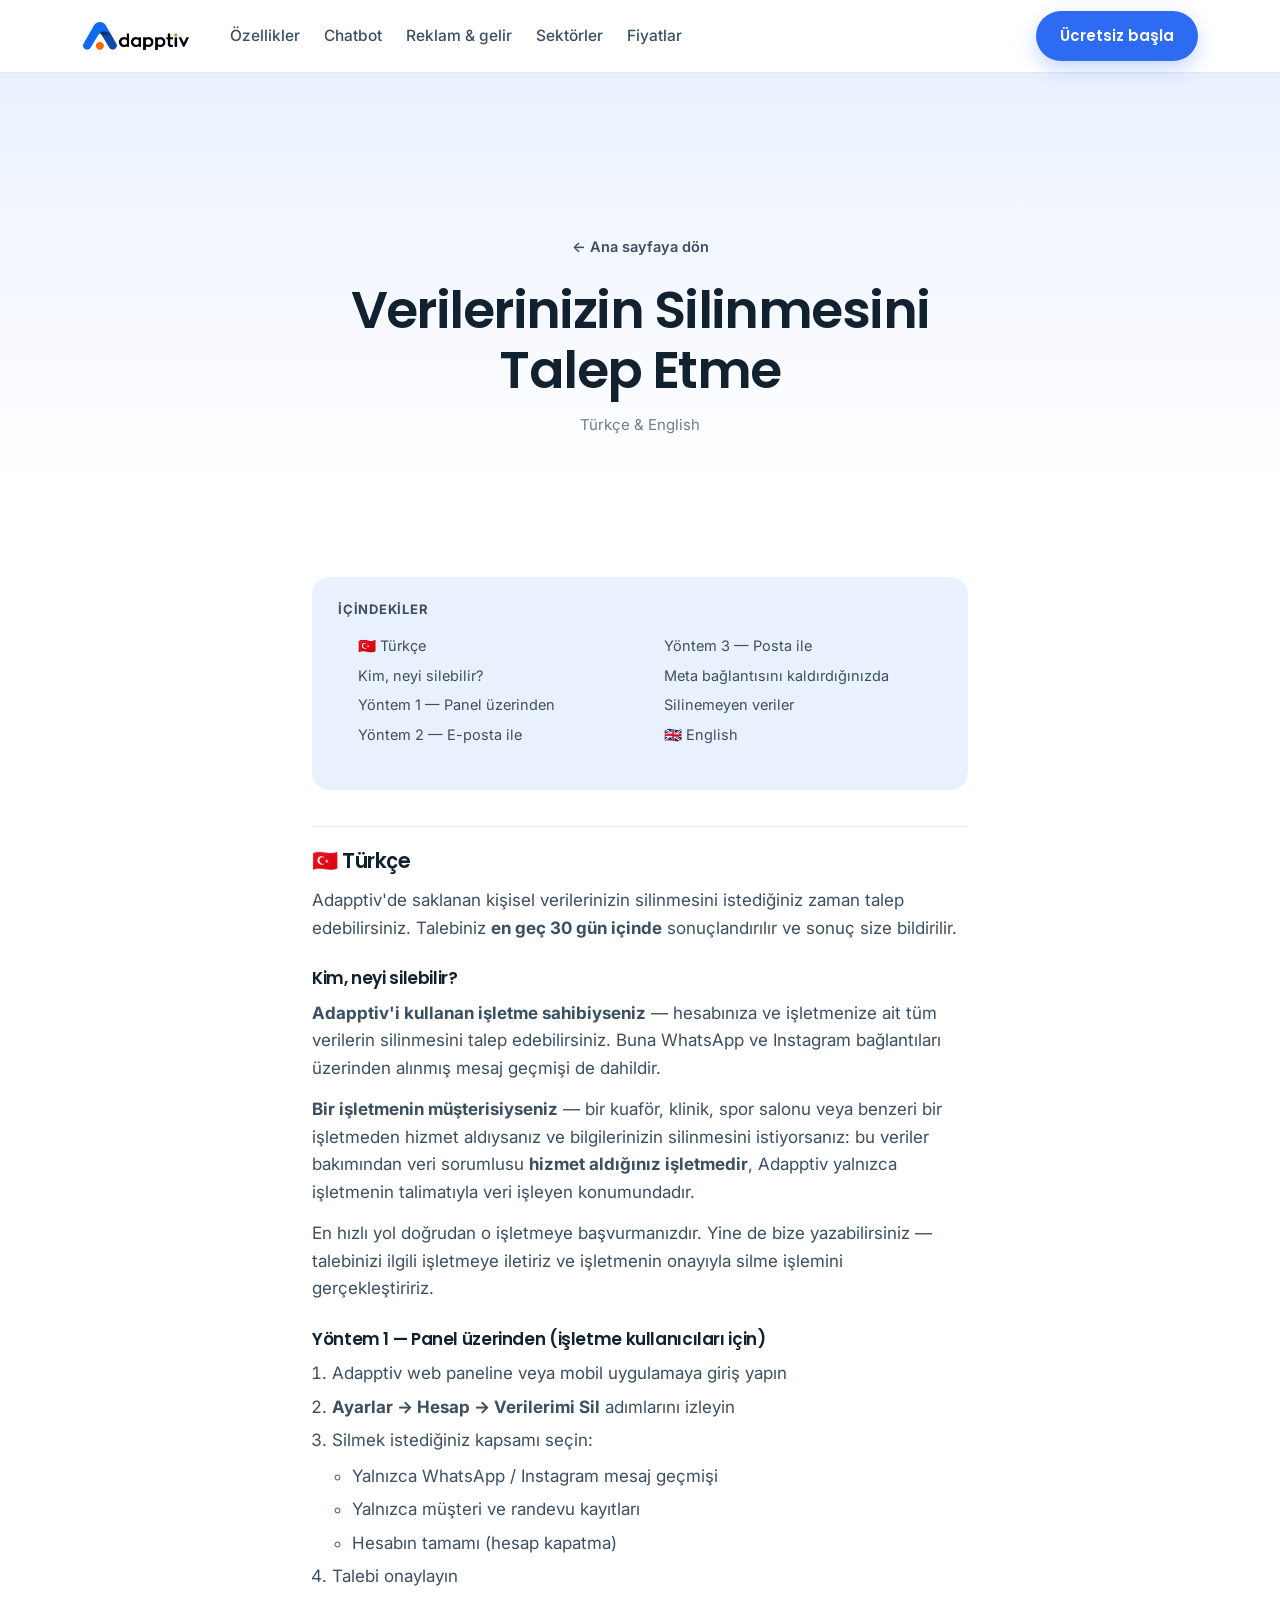
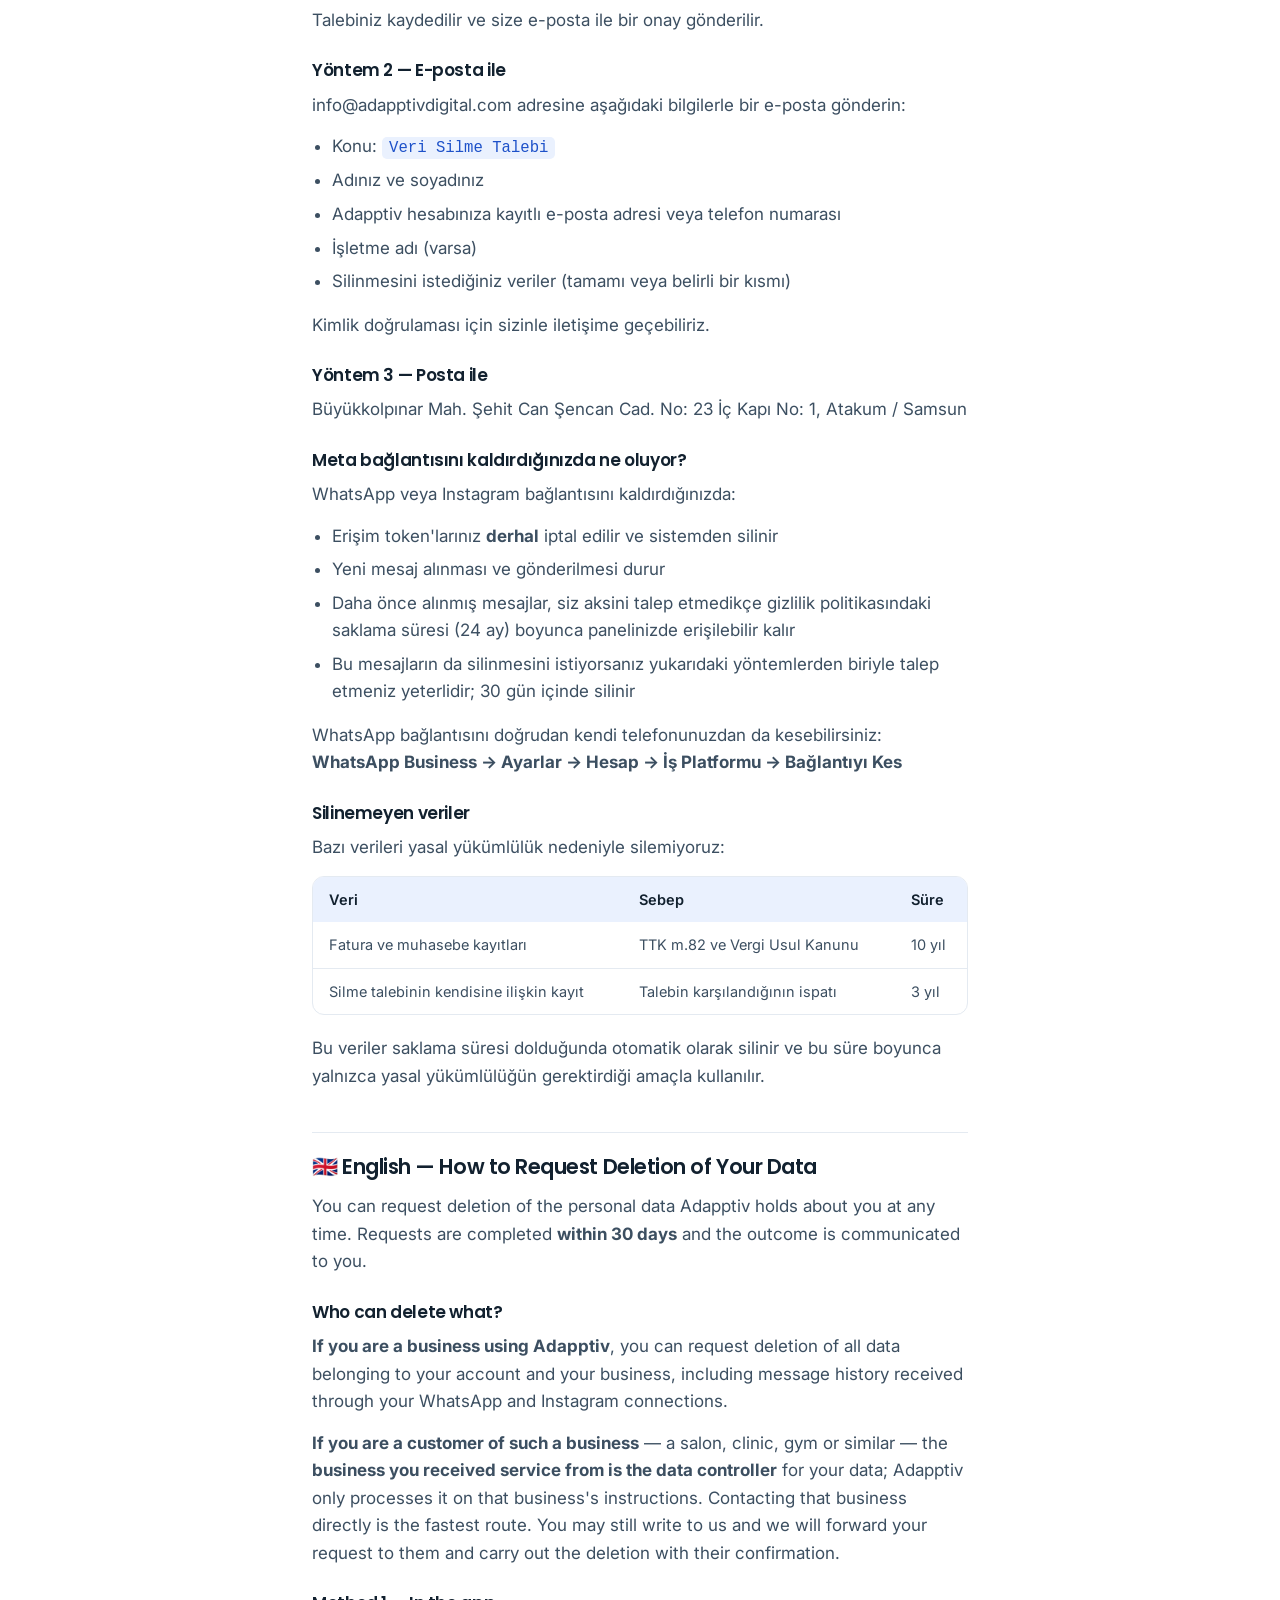
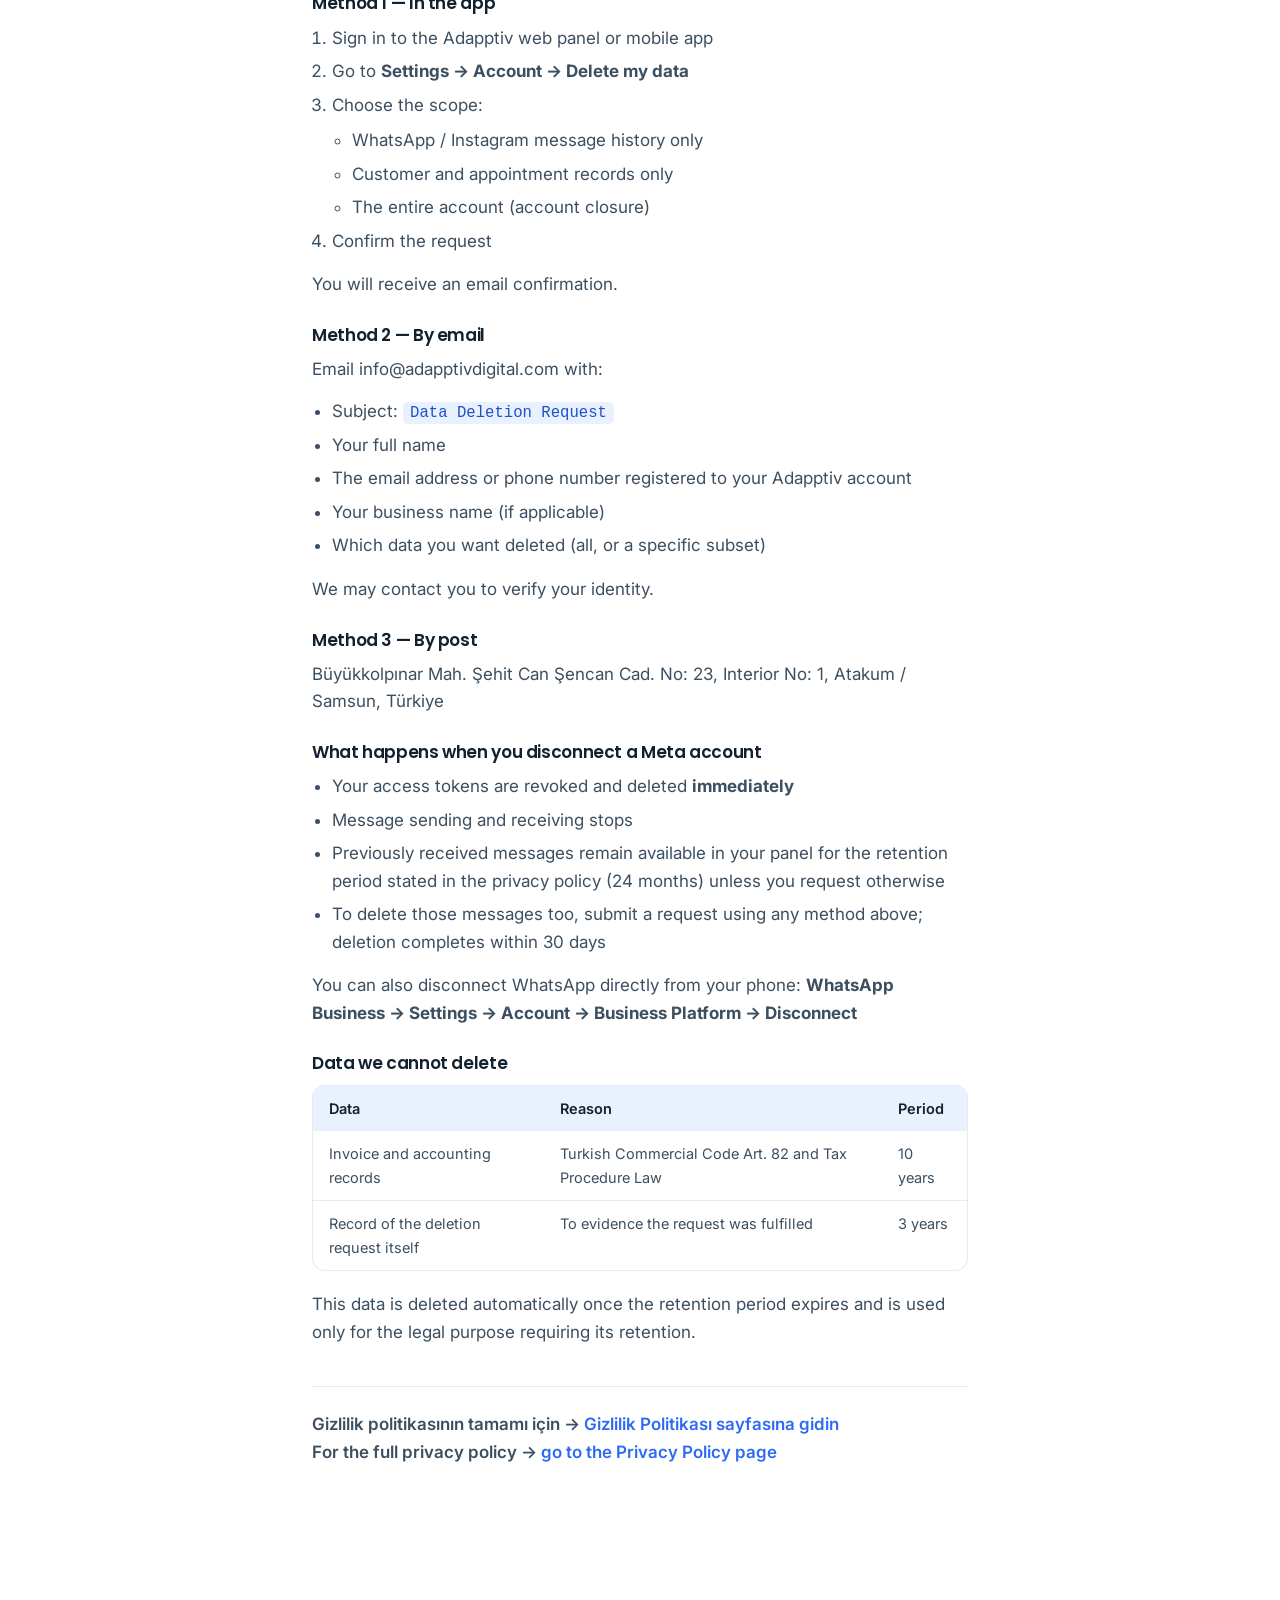
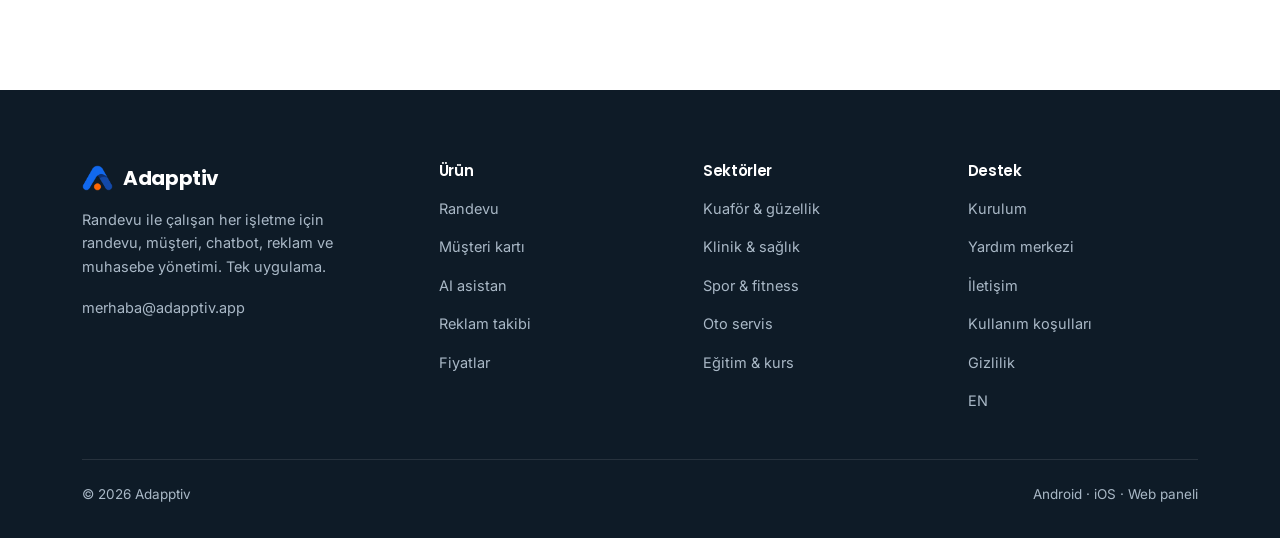
==== data-deletion/index.html @ 1494c3a1 "Meta App Review için gizlilik/veri-silme/privacy sayfalarını ekle /gizlilik (TR), /veri-silme (TR+EN" ====
<!DOCTYPE html>
<html lang="tr">

<head>
  <meta charset="UTF-8" />
  <meta name="viewport" content="width=device-width, initial-scale=1" />
  <title>Veri Silme Talebi | Adapptiv</title>
  <meta name="description"
    content="Adapptiv'de saklanan kişisel verilerinizin silinmesini nasıl talep edeceğinizi öğrenin — panel üzerinden, e-posta veya posta yoluyla. / How to request deletion of your Adapptiv data." />
  <link rel="preconnect" href="https://fonts.googleapis.com">
  <link rel="preconnect" href="https://fonts.gstatic.com" crossorigin>
  <link
    href="https://fonts.googleapis.com/css2?family=Poppins:wght@500;600;700&family=Inter:wght@400;500;600&display=swap"
    rel="stylesheet">
  <link rel="stylesheet" href="/css/style.css">
  <link rel="canonical" href="https://adapptivdigital.com/veri-silme">
</head>

<body class="legal-page">
  <!-- ================= NAV ================= -->
  <header class="nav" id="nav">
    <div class="nav-in"> <a href="/index.html" class="brand"><img src="/assets/logo.png" alt="Adapptiv" class="brand-logo"></a>
      <nav class="nav-menu"> <a href="/index.html#ozellikler">Özellikler</a> <a href="/index.html#chatbot">Chatbot</a> <a
          href="/index.html#reklam">Reklam &amp; gelir</a> <a href="/index.html#sektorler">Sektörler</a> <a href="/index.html#fiyat">Fiyatlar</a> </nav>
      <div class="nav-right"> <a href="/index.html#fiyat"
          class="btn btn-primary btn-sm">Ücretsiz başla</a> <button class="hamb" id="hamb" aria-label="Menü"
          aria-expanded="false"><span></span><span></span><span></span></button> </div>
    </div>
    <div class="drawer" id="drawer"> <a href="/index.html#ozellikler">Özellikler</a> <a href="/index.html#chatbot">Chatbot</a> <a
        href="/index.html#reklam">Reklam &amp; gelir</a> <a href="/index.html#sektorler">Sektörler</a> <a href="/index.html#fiyat">Fiyatlar</a> </div>
  </header>

  <main>
    <!-- ================= BAŞLIK ================= -->
    <section class="legal-hero">
      <div class="wrap">
        <a href="/index.html" class="back-link">← Ana sayfaya dön</a>
        <h1>Verilerinizin Silinmesini Talep Etme</h1>
        <p class="meta">Türkçe &amp; English</p>
      </div>
    </section>

    <!-- ================= İÇERİK ================= -->
    <article class="legal-body wrap">

      <nav class="legal-toc" aria-label="İçindekiler">
        <p class="legal-toc-title">İçindekiler</p>
        <ul>
          <li><a href="#tr">🇹🇷 Türkçe</a></li>
          <li><a href="#tr-kim">Kim, neyi silebilir?</a></li>
          <li><a href="#tr-yontem1">Yöntem 1 — Panel üzerinden</a></li>
          <li><a href="#tr-yontem2">Yöntem 2 — E-posta ile</a></li>
          <li><a href="#tr-yontem3">Yöntem 3 — Posta ile</a></li>
          <li><a href="#tr-meta">Meta bağlantısını kaldırdığınızda</a></li>
          <li><a href="#tr-silinemeyen">Silinemeyen veriler</a></li>
          <li><a href="#en">🇬🇧 English</a></li>
        </ul>
      </nav>

      <h2 id="tr">🇹🇷 Türkçe</h2>
      <p>Adapptiv'de saklanan kişisel verilerinizin silinmesini istediğiniz zaman talep edebilirsiniz. Talebiniz
        <strong>en geç 30 gün içinde</strong> sonuçlandırılır ve sonuç size bildirilir.</p>

      <h3 id="tr-kim">Kim, neyi silebilir?</h3>
      <p><strong>Adapptiv'i kullanan işletme sahibiyseniz</strong> — hesabınıza ve işletmenize ait tüm verilerin
        silinmesini talep edebilirsiniz. Buna WhatsApp ve Instagram bağlantıları üzerinden alınmış mesaj geçmişi de
        dahildir.</p>
      <p><strong>Bir işletmenin müşterisiyseniz</strong> — bir kuaför, klinik, spor salonu veya benzeri bir
        işletmeden hizmet aldıysanız ve bilgilerinizin silinmesini istiyorsanız: bu veriler bakımından veri sorumlusu
        <strong>hizmet aldığınız işletmedir</strong>, Adapptiv yalnızca işletmenin talimatıyla veri işleyen
        konumundadır.</p>
      <p>En hızlı yol doğrudan o işletmeye başvurmanızdır. Yine de bize yazabilirsiniz — talebinizi ilgili işletmeye
        iletiriz ve işletmenin onayıyla silme işlemini gerçekleştiririz.</p>

      <h3 id="tr-yontem1">Yöntem 1 — Panel üzerinden (işletme kullanıcıları için)</h3>
      <ol>
        <li>Adapptiv web paneline veya mobil uygulamaya giriş yapın</li>
        <li><strong>Ayarlar → Hesap → Verilerimi Sil</strong> adımlarını izleyin</li>
        <li>Silmek istediğiniz kapsamı seçin:
          <ul>
            <li>Yalnızca WhatsApp / Instagram mesaj geçmişi</li>
            <li>Yalnızca müşteri ve randevu kayıtları</li>
            <li>Hesabın tamamı (hesap kapatma)</li>
          </ul>
        </li>
        <li>Talebi onaylayın</li>
      </ol>
      <p>Talebiniz kaydedilir ve size e-posta ile bir onay gönderilir.</p>

      <h3 id="tr-yontem2">Yöntem 2 — E-posta ile</h3>
      <p><a href="mailto:info@adapptivdigital.com">info@adapptivdigital.com</a> adresine aşağıdaki bilgilerle bir
        e-posta gönderin:</p>
      <ul>
        <li>Konu: <code>Veri Silme Talebi</code></li>
        <li>Adınız ve soyadınız</li>
        <li>Adapptiv hesabınıza kayıtlı e-posta adresi veya telefon numarası</li>
        <li>İşletme adı (varsa)</li>
        <li>Silinmesini istediğiniz veriler (tamamı veya belirli bir kısmı)</li>
      </ul>
      <p>Kimlik doğrulaması için sizinle iletişime geçebiliriz.</p>

      <h3 id="tr-yontem3">Yöntem 3 — Posta ile</h3>
      <p>Büyükkolpınar Mah. Şehit Can Şencan Cad. No: 23 İç Kapı No: 1, Atakum / Samsun</p>

      <h3 id="tr-meta">Meta bağlantısını kaldırdığınızda ne oluyor?</h3>
      <p>WhatsApp veya Instagram bağlantısını kaldırdığınızda:</p>
      <ul>
        <li>Erişim token'larınız <strong>derhal</strong> iptal edilir ve sistemden silinir</li>
        <li>Yeni mesaj alınması ve gönderilmesi durur</li>
        <li>Daha önce alınmış mesajlar, siz aksini talep etmedikçe gizlilik politikasındaki saklama süresi (24 ay)
          boyunca panelinizde erişilebilir kalır</li>
        <li>Bu mesajların da silinmesini istiyorsanız yukarıdaki yöntemlerden biriyle talep etmeniz yeterlidir; 30
          gün içinde silinir</li>
      </ul>
      <p>WhatsApp bağlantısını doğrudan kendi telefonunuzdan da kesebilirsiniz: <strong>WhatsApp Business → Ayarlar
        → Hesap → İş Platformu → Bağlantıyı Kes</strong></p>

      <h3 id="tr-silinemeyen">Silinemeyen veriler</h3>
      <p>Bazı verileri yasal yükümlülük nedeniyle silemiyoruz:</p>
      <div class="table-wrap">
        <table>
          <thead>
            <tr><th>Veri</th><th>Sebep</th><th>Süre</th></tr>
          </thead>
          <tbody>
            <tr><td>Fatura ve muhasebe kayıtları</td><td>TTK m.82 ve Vergi Usul Kanunu</td><td>10 yıl</td></tr>
            <tr><td>Silme talebinin kendisine ilişkin kayıt</td><td>Talebin karşılandığının ispatı</td><td>3 yıl</td></tr>
          </tbody>
        </table>
      </div>
      <p>Bu veriler saklama süresi dolduğunda otomatik olarak silinir ve bu süre boyunca yalnızca yasal
        yükümlülüğün gerektirdiği amaçla kullanılır.</p>

      <h2 id="en">🇬🇧 English — How to Request Deletion of Your Data</h2>
      <p>You can request deletion of the personal data Adapptiv holds about you at any time. Requests are completed
        <strong>within 30 days</strong> and the outcome is communicated to you.</p>

      <h3>Who can delete what?</h3>
      <p><strong>If you are a business using Adapptiv</strong>, you can request deletion of all data belonging to
        your account and your business, including message history received through your WhatsApp and Instagram
        connections.</p>
      <p><strong>If you are a customer of such a business</strong> — a salon, clinic, gym or similar — the
        <strong>business you received service from is the data controller</strong> for your data; Adapptiv only
        processes it on that business's instructions. Contacting that business directly is the fastest route. You
        may still write to us and we will forward your request to them and carry out the deletion with their
        confirmation.</p>

      <h3>Method 1 — In the app</h3>
      <ol>
        <li>Sign in to the Adapptiv web panel or mobile app</li>
        <li>Go to <strong>Settings → Account → Delete my data</strong></li>
        <li>Choose the scope:
          <ul>
            <li>WhatsApp / Instagram message history only</li>
            <li>Customer and appointment records only</li>
            <li>The entire account (account closure)</li>
          </ul>
        </li>
        <li>Confirm the request</li>
      </ol>
      <p>You will receive an email confirmation.</p>

      <h3>Method 2 — By email</h3>
      <p>Email <a href="mailto:info@adapptivdigital.com">info@adapptivdigital.com</a> with:</p>
      <ul>
        <li>Subject: <code>Data Deletion Request</code></li>
        <li>Your full name</li>
        <li>The email address or phone number registered to your Adapptiv account</li>
        <li>Your business name (if applicable)</li>
        <li>Which data you want deleted (all, or a specific subset)</li>
      </ul>
      <p>We may contact you to verify your identity.</p>

      <h3>Method 3 — By post</h3>
      <p>Büyükkolpınar Mah. Şehit Can Şencan Cad. No: 23, Interior No: 1, Atakum / Samsun, Türkiye</p>

      <h3>What happens when you disconnect a Meta account</h3>
      <ul>
        <li>Your access tokens are revoked and deleted <strong>immediately</strong></li>
        <li>Message sending and receiving stops</li>
        <li>Previously received messages remain available in your panel for the retention period stated in the
          privacy policy (24 months) unless you request otherwise</li>
        <li>To delete those messages too, submit a request using any method above; deletion completes within 30
          days</li>
      </ul>
      <p>You can also disconnect WhatsApp directly from your phone: <strong>WhatsApp Business → Settings → Account
        → Business Platform → Disconnect</strong></p>

      <h3>Data we cannot delete</h3>
      <div class="table-wrap">
        <table>
          <thead>
            <tr><th>Data</th><th>Reason</th><th>Period</th></tr>
          </thead>
          <tbody>
            <tr><td>Invoice and accounting records</td><td>Turkish Commercial Code Art. 82 and Tax Procedure Law</td><td>10 years</td></tr>
            <tr><td>Record of the deletion request itself</td><td>To evidence the request was fulfilled</td><td>3 years</td></tr>
          </tbody>
        </table>
      </div>
      <p>This data is deleted automatically once the retention period expires and is used only for the legal
        purpose requiring its retention.</p>

      <p class="cross-link">Gizlilik politikasının tamamı için → <a href="/gizlilik">Gizlilik Politikası sayfasına gidin</a><br>For the full privacy policy → <a href="/privacy">go to the Privacy Policy page</a></p>

    </article>
  </main>

  <!-- ================= FOOTER ================= -->
  <footer class="foot">
    <div class="wrap">
      <div class="foot-grid">
        <div>
          <div class="brand"><img src="/assets/logo-mark.png" alt="" class="brand-logo-mark">Adapptiv</div>
          <p class="foot-about">Randevu ile çalışan her işletme için randevu, müşteri, chatbot, reklam ve muhasebe
            yönetimi. Tek uygulama.</p>
          <p style="margin-top:16px"><a href="mailto:merhaba@adapptiv.app">merhaba@adapptiv.app</a></p>
        </div>
        <div>
          <h4>Ürün</h4>
          <ul>
            <li><a href="/index.html#ozellikler">Randevu</a></li>
            <li><a href="/index.html#ozellikler">Müşteri kartı</a></li>
            <li><a href="/index.html#chatbot">AI asistan</a></li>
            <li><a href="/index.html#reklam">Reklam takibi</a></li>
            <li><a href="/index.html#fiyat">Fiyatlar</a></li>
          </ul>
        </div>
        <div>
          <h4>Sektörler</h4>
          <ul>
            <li><a href="/index.html#sektorler">Kuaför &amp; güzellik</a></li>
            <li><a href="/index.html#sektorler">Klinik &amp; sağlık</a></li>
            <li><a href="/index.html#sektorler">Spor &amp; fitness</a></li>
            <li><a href="/index.html#sektorler">Oto servis</a></li>
            <li><a href="/index.html#sektorler">Eğitim &amp; kurs</a></li>
          </ul>
        </div>
        <div>
          <h4>Destek</h4>
          <ul>
            <li><a href="/index.html#demo">Kurulum</a></li>
            <li><a href="/index.html#">Yardım merkezi</a></li>
            <li><a href="/index.html#">İletişim</a></li>
            <li><a href="/kullanim-sozlesmesi.html">Kullanım koşulları</a></li>
            <li><a href="/gizlilik">Gizlilik</a></li>
            <li><a href="/privacy">EN</a></li>
          </ul>
        </div>
      </div>
      <div class="foot-bottom"> <span>© 2026 Adapptiv</span> <span>Android · iOS · Web paneli</span> </div>
    </div>
  </footer>
  <script src="/js/script.js"></script>
</body>

</html>
---- css/style.css ----
/* ========================================================= VİTRİN — tanıtım sayfası Tasarım dili: setmore.com — beyaz zemin, pastel bloklar, yuvarlak kartlar, hap butonlar, ürün görseli ağırlıklı, kısa ve sıcak metin. ========================================================= */
:root {
  --ink: #12212F;
  --ink-2: #3C4F61;
  --muted: #6B7E90;
  --blue: #2C6BF2;
  --blue-dark: #1D51C9;
  --blue-soft: #EAF1FE;
  --green: #12A46B;
  --green-soft: #E6F6EF;
  --amber-soft: #FFF5DE;
  --pink-soft: #FDECF2;
  --lilac-soft: #F1EDFD;
  --line: #E4EAF1;
  --white: #FFFFFF;
  --shadow: 0 2px 4px rgba(18, 33, 47, .04), 0 12px 32px rgba(18, 33, 47, .07);
  --shadow-lg: 0 4px 8px rgba(18, 33, 47, .05), 0 24px 60px rgba(18, 33, 47, .10);
  --r-sm: 12px;
  --r: 18px;
  --r-lg: 26px;
  --r-xl: 36px;
  --maxw: 1180px;
  --pad: clamp(18px, 4vw, 32px);
}

* {
  box-sizing: border-box
}

html {
  scroll-behavior: auto
}

body {
  margin: 0;
  background: var(--white);
  color: var(--ink);
  font-family: "Inter", system-ui, -apple-system, "Segoe UI", sans-serif;
  font-size: 17px;
  line-height: 1.62;
  -webkit-font-smoothing: antialiased;
  overflow-x: hidden;
}

img {
  max-width: 100%;
  display: block
}

a {
  color: inherit;
  text-decoration: none
}

button {
  font: inherit;
  color: inherit;
  background: none;
  border: 0;
  cursor: pointer
}

h1,
h2,
h3,
h4 {
  font-family: "Poppins", system-ui, sans-serif;
  font-weight: 600;
  letter-spacing: -.022em;
  line-height: 1.14;
  margin: 0;
  color: var(--ink)
}

h1 {
  font-size: clamp(32px, 4.8vw, 52px);
  letter-spacing: -.03em
}

h2 {
  font-size: clamp(28px, 4vw, 44px)
}

h3 {
  font-size: clamp(19px, 2vw, 23px);
  line-height: 1.25
}

p {
  margin: 0
}

.lead {
  color: var(--ink-2);
  font-size: clamp(17px, 1.5vw, 20px);
  line-height: 1.6
}

.sub {
  color: var(--muted);
  font-size: 16px
}

.wrap {
  max-width: var(--maxw);
  margin: 0 auto;
  padding-left: var(--pad);
  padding-right: var(--pad)
}

.section {
  padding: clamp(60px, 8vw, 104px) 0
}

.section-sm {
  padding: clamp(44px, 5vw, 68px) 0
}

.center {
  text-align: center
}

.head {
  max-width: 720px;
  margin: 0 auto clamp(36px, 5vw, 56px)
}

.head p {
  margin-top: 16px
}

/* butonlar */
.btn {
  display: inline-flex;
  align-items: center;
  justify-content: center;
  gap: 9px;
  padding: 15px 30px;
  border-radius: 999px;
  font-family: "Poppins", sans-serif;
  font-weight: 600;
  font-size: 16px;
  transition: .2s ease;
  white-space: nowrap;
  border: 2px solid transparent
}

.btn-primary {
  background: var(--blue);
  color: #fff;
  box-shadow: 0 8px 20px rgba(44, 107, 242, .26);
  position: relative;
  overflow: hidden
}

.btn-primary::after {
  content: "";
  position: absolute;
  top: 0;
  left: -60%;
  width: 40%;
  height: 100%;
  background: linear-gradient(120deg, transparent, rgba(255, 255, 255, .35), transparent);
  transform: skewX(-20deg);
  transition: left .55s ease
}

.btn-primary:hover::after {
  left: 130%
}

.btn-primary:hover {
  background: var(--blue-dark);
  transform: translateY(-2px);
  box-shadow: 0 12px 26px rgba(44, 107, 242, .32)
}

/* nova glow: butonun arkasında nefes alıp veren bulanık ışıltı, hover'da daha da parlar (reactbits/framer "nova glow button" mantığı) */
.nova-glow-wrap {
  position: relative;
  display: inline-block
}

.nova-glow-wrap::before {
  content: "";
  position: absolute;
  inset: -16px;
  border-radius: 999px;
  z-index: 0;
  background: radial-gradient(circle, rgba(44, 107, 242, .6) 0%, rgba(122, 164, 255, .32) 45%, transparent 72%);
  filter: blur(13px);
  opacity: .55;
  animation: nova-pulse 2.8s ease-in-out infinite;
  transition: opacity .3s ease, filter .3s ease
}

.nova-glow-wrap:hover::before {
  opacity: 1;
  filter: blur(17px)
}

.nova-glow-wrap .btn {
  position: relative;
  z-index: 1
}

@keyframes nova-pulse {

  0%,
  100% {
    transform: scale(1)
  }

  50% {
    transform: scale(1.1)
  }
}

/* mıknatıs buton: JS fareye göre translate uygular, bırakınca yumuşak döner */
.magnetic-btn {
  transition: transform .15s cubic-bezier(.2, .8, .2, 1), background .2s ease, box-shadow .2s ease
}

@media(prefers-reduced-motion:reduce) {
  .nova-glow-wrap::before {
    animation: none;
    opacity: .75
  }

  .magnetic-btn {
    transition: background .2s ease, box-shadow .2s ease
  }
}

.btn-outline {
  border-color: var(--line);
  background: #fff;
  color: var(--ink)
}

.btn-outline:hover {
  border-color: var(--blue);
  color: var(--blue)
}

/* fluid glass button: buzlu cam zemin + üzerinde yavaşça akan bir ışık
   lekesi, hover'da köşeden köşeye süzülür (framer "fluid glass button" /
   "liquid glass" mantığı) */
.fluid-glass-btn {
  position: relative;
  overflow: hidden;
  background: linear-gradient(135deg, rgba(255,255,255,.7), rgba(234,241,254,.45));
  backdrop-filter: blur(10px) saturate(160%);
  -webkit-backdrop-filter: blur(10px) saturate(160%);
  border-color: rgba(255,255,255,.7);
  box-shadow: inset 0 1px 0 rgba(255,255,255,.7), inset 0 -10px 14px -10px rgba(44,107,242,.12), 0 8px 20px rgba(18,33,47,.06);
  transition: box-shadow .35s ease, border-color .35s ease, color .3s ease
}

.fluid-glass-btn::before {
  content: "";
  position: absolute;
  inset: -55%;
  background: radial-gradient(circle, rgba(255,255,255,.95), rgba(122,164,255,.35) 45%, transparent 70%);
  filter: blur(8px);
  opacity: .55;
  transform: translate(-22%, -22%);
  transition: transform 1.3s cubic-bezier(.16,1,.3,1), opacity .45s ease;
  pointer-events: none;
  z-index: 0
}

.fluid-glass-btn span, .fluid-glass-btn {
  position: relative;
  z-index: 1
}

.fluid-glass-btn:hover {
  border-color: var(--blue);
  box-shadow: inset 0 1px 0 rgba(255,255,255,.85), inset 0 -10px 16px -8px rgba(44,107,242,.2), 0 14px 30px rgba(44,107,242,.16)
}

.fluid-glass-btn:hover::before {
  transform: translate(22%, 22%);
  opacity: .95
}

@media(prefers-reduced-motion:reduce) {
  .fluid-glass-btn::before {
    transition: none
  }
}

.btn-sm {
  padding: 11px 22px;
  font-size: 15px
}

.btn-white {
  background: #fff;
  color: var(--blue);
  box-shadow: 0 8px 20px rgba(18, 33, 47, .14)
}

.btn-white:hover {
  transform: translateY(-2px)
}

.cta-pair {
  display: flex;
  gap: 12px;
  flex-wrap: wrap
}

.center .cta-pair {
  justify-content: center
}

/* =============== SPLASH =============== */
.splash {
  position: fixed;
  inset: 0;
  z-index: 999;
  background: #fff;
  display: flex;
  flex-direction: column;
  align-items: center;
  justify-content: center;
  gap: 16px;
  transition: opacity .6s ease, visibility .6s ease
}

.splash-logo-wrap {
  position: relative;
  display: flex;
  align-items: center;
  justify-content: center;
  width: 68px;
  height: 68px
}

.splash-logo {
  width: 68px;
  height: auto;
  position: relative;
  z-index: 1;
  opacity: 0;
  transform: scale(.6) rotate(-12deg);
  animation: splash-pop .7s cubic-bezier(.34, 1.56, .64, 1) .05s forwards
}

.splash-ring {
  position: absolute;
  inset: 0;
  border-radius: 50%;
  border: 2px solid var(--blue);
  opacity: 0;
  animation: splash-ring 1.6s ease-out .3s infinite
}

.splash-word {
  font-family: "Poppins", sans-serif;
  font-weight: 700;
  font-size: 17px;
  letter-spacing: .02em;
  color: var(--ink);
  opacity: 0;
  transform: translateY(8px);
  animation: splash-word-in .5s ease .45s forwards
}

@keyframes splash-pop {
  0% {
    opacity: 0;
    transform: scale(.6) rotate(-12deg)
  }

  55% {
    opacity: 1;
    transform: scale(1.12) rotate(3deg)
  }

  100% {
    opacity: 1;
    transform: scale(1) rotate(0)
  }
}

@keyframes splash-ring {
  0% {
    opacity: .5;
    transform: scale(.8)
  }

  100% {
    opacity: 0;
    transform: scale(1.9)
  }
}

@keyframes splash-word-in {
  to {
    opacity: 1;
    transform: translateY(0)
  }
}

.splash.splash-out {
  opacity: 0;
  visibility: hidden;
  pointer-events: none
}

body.splash-lock {
  overflow: hidden
}

@media(prefers-reduced-motion:reduce) {
  .splash-logo {
    animation: none;
    opacity: 1;
    transform: none
  }

  .splash-ring {
    animation: none;
    display: none
  }

  .splash-word {
    animation: none;
    opacity: 1;
    transform: none
  }
}

/* =============== NAV =============== */
.nav {
  position: sticky;
  top: 0;
  z-index: 80;
  background: rgba(255, 255, 255, .92);
  backdrop-filter: blur(12px);
  border-bottom: 1px solid var(--line)
}

.nav-in {
  max-width: var(--maxw);
  margin: 0 auto;
  padding: 0 var(--pad);
  height: 72px;
  display: flex;
  align-items: center;
  gap: 26px
}

.brand {
  display: flex;
  align-items: center;
  gap: 10px;
  font-family: "Poppins", sans-serif;
  font-weight: 700;
  font-size: 20px;
  letter-spacing: -.02em
}

.brand-logo {
  height: 30px;
  width: auto;
  display: block
}

.brand-logo-mark {
  height: 26px;
  width: auto;
  display: block;
  flex: none
}

.nav-menu {
  display: none;
  gap: 24px;
  margin-left: 14px;
  flex: 1
}

.nav-menu a {
  font-size: 15.5px;
  color: var(--ink-2);
  font-weight: 500
}

.nav-menu a:hover {
  color: var(--blue)
}

.nav-right {
  display: flex;
  align-items: center;
  gap: 12px;
  margin-left: auto
}

@media(min-width:1000px) {
  .nav-menu {
    display: flex
  }
}

.hamb {
  display: grid;
  gap: 5px;
  padding: 8px;
  margin-left: 2px
}

@media(min-width:1000px) {
  .hamb {
    display: none
  }
}

.hamb span {
  width: 20px;
  height: 2px;
  background: var(--ink);
  border-radius: 2px;
  transition: .25s
}

.nav.open .hamb span:nth-child(1) {
  transform: translateY(7px) rotate(45deg)
}

.nav.open .hamb span:nth-child(2) {
  opacity: 0
}

.nav.open .hamb span:nth-child(3) {
  transform: translateY(-7px) rotate(-45deg)
}

.drawer {
  display: none;
  border-top: 1px solid var(--line);
  padding: 8px var(--pad) 22px
}

.nav.open .drawer {
  display: block
}

.drawer a {
  display: block;
  padding: 14px 0;
  border-bottom: 1px solid var(--line);
  color: var(--ink-2);
  font-weight: 500
}

/* =============== HERO =============== */
.hero {
  background: linear-gradient(180deg, #F6F9FF 0%, #FFFFFF 100%);
  padding: clamp(48px, 7vw, 80px) 0 clamp(28px, 3.5vw, 40px);
  position: relative;
  overflow: hidden
}

.hero-in {
  display: grid;
  gap: clamp(28px, 4vw, 48px);
  align-items: start
}

@media(min-width:980px) {
  .hero-in {
    grid-template-columns: minmax(0, 1fr) minmax(0, 1.02fr)
  }
}

/* açılışta genişleyen daire maskesiyle beliren hero: maskenin arkasında siyah boşluk yerine hero'nun kendi zemin rengi + gerçek içeriği durur, sadece netliği/görünürlüğü daireyle birlikte büyür */
.hero-in {
  clip-path: circle(1% at 50% 32%);
  transition: clip-path 1.3s cubic-bezier(.16, 1, .3, 1)
}

.hero-in.mask-show {
  clip-path: circle(150% at 50% 32%)
}

@media(prefers-reduced-motion:reduce) {
  .hero-in {
    transition: none;
    clip-path: circle(150% at 50% 32%)
  }
}

.hero h1 {
  margin-bottom: 12px
}

#hero-hl-text {
  display: inline-block;
  white-space: nowrap;
}

.hero-line-one,
.hero-line-two {
  display: block;
}

.hero-line-one {
  white-space: nowrap;
}

.hero-line-two {
  white-space: nowrap;
}

#hero-hl-text {
  display: inline-block;
  white-space: nowrap;
}

@media (max-width: 640px) {
  .hero-line-one,
  .hero-line-two {
    white-space: normal;
  }
}

.hero-line-one,
.hero-line-two {
  display: block;
}

.hero-line-one,
.hero-line-two {
  white-space: nowrap;
}

#hero-hl-text {
  display: inline-block;
  white-space: nowrap;
  color: var(--blue);
}



@media(prefers-reduced-motion:reduce) {
  .typewriter .tw-ch {
    opacity: 1
  }

  .typewriter .tw-cursor {
    display: none
  }
}



.hero .lead {
  max-width: 520px;
  font-size: 16px;
  line-height: 1.55
}

.hero .ticks {
  margin: 14px 0 18px;
  gap: 10px
}

.hero .tick {
  font-size: 14.5px
}

.hero .tick i {
  width: 18px;
  height: 18px;
  font-size: 10px;
  margin-top: 1px
}

.hero .cta-pair {
  margin-top: 16px
}

.hero-trust {
  display: flex;
  align-items: center;
  gap: 12px;
  margin-top: 14px;
  flex-wrap: wrap
}

.stars {
  color: #F5A623;
  letter-spacing: 2px;
  font-size: 15px
}

.hero-trust span {
  font-size: 13px;
  color: var(--muted)
}

.hero-badges {
  display: flex;
  gap: 10px;
  margin-top: 12px;
  flex-wrap: wrap
}

.store {
  display: inline-flex;
  align-items: center;
  gap: 8px;
  border: 1px solid var(--line);
  border-radius: 12px;
  padding: 9px 15px;
  font-size: 13.5px;
  color: var(--ink-2);
  background: #fff
}

.store b {
  font-family: "Poppins", sans-serif;
  font-size: 14px;
  font-weight: 600;
  color: var(--ink)
}

/* =============== ÜRÜN MOCKUP =============== */
.app {
  background: #fff;
  border: 1px solid var(--line);
  border-radius: var(--r-lg);
  box-shadow: var(--shadow-lg);
  overflow: hidden
}

.app-top {
  display: flex;
  align-items: center;
  gap: 8px;
  padding: 14px 18px;
  border-bottom: 1px solid var(--line);
  background: #FBFCFE
}

.dot {
  width: 10px;
  height: 10px;
  border-radius: 50%;
  background: #DDE4EC
}

.app-title {
  margin-left: 8px;
  font-family: "Poppins", sans-serif;
  font-size: 14px;
  font-weight: 600
}

.app-pill {
  margin-left: auto;
  font-size: 12px;
  background: var(--green-soft);
  color: #0B7C50;
  padding: 5px 12px;
  border-radius: 999px;
  font-weight: 600
}

.app-body {
  padding: 18px
}

.appt {
  display: flex;
  align-items: center;
  gap: 14px;
  padding: 13px 15px;
  border: 1px solid var(--line);
  border-radius: var(--r-sm);
  margin-bottom: 9px;
  background: #fff
}

.appt:last-child {
  margin-bottom: 0
}

.appt .time {
  font-variant-numeric: tabular-nums;
  font-weight: 600;
  font-size: 14.5px;
  width: 52px;
  flex: none;
  color: var(--ink-2)
}

.appt .who {
  flex: 1;
  min-width: 0;
  font-size: 15px
}

.appt .who small {
  display: block;
  color: var(--muted);
  font-size: 13px
}

.badge {
  font-size: 12px;
  font-weight: 600;
  padding: 5px 11px;
  border-radius: 999px;
  white-space: nowrap
}

.b-done {
  background: var(--green-soft);
  color: #0B7C50
}

.b-wait {
  background: var(--amber-soft);
  color: #96650B
}

.b-ok {
  background: var(--blue-soft);
  color: var(--blue-dark)
}

.b-no {
  background: var(--pink-soft);
  color: #C0356B
}

.app-foot {
  display: flex;
  justify-content: space-between;
  align-items: center;
  padding: 15px 18px;
  border-top: 1px solid var(--line);
  background: #FBFCFE
}

.app-foot .k {
  font-size: 14px;
  color: var(--muted)
}

.app-foot .v {
  font-family: "Poppins", sans-serif;
  font-weight: 700;
  font-size: 20px;
  color: var(--green)
}

/* =============== HERO PANO GÖRSELİ =============== */
.dash-stage {
  perspective: 1800px
}

.dash {
  display: flex;
  background: #fff;
  border: 1px solid var(--line);
  border-radius: var(--r-lg);
  box-shadow: 0 16px 32px -14px rgba(18, 33, 47, .22), 0 32px 60px -28px rgba(18, 33, 47, .22);
  overflow: hidden;
  transform-style: preserve-3d;
  max-width: 520px;
  margin-left: auto;
}

@media(min-width:860px) {
  .dash-stage .dash {
    transform: rotateX(6deg) rotateY(-10deg) rotateZ(1deg)
  }
}

.dash-side {
  flex: none;
  width: 44px;
  background: #FBFCFE;
  border-right: 1px solid var(--line);
  display: flex;
  flex-direction: column;
  align-items: center;
  gap: 5px;
  padding: 12px 0
}

.dash-logo {
  width: 24px;
  height: 24px;
  border-radius: 7px;
  background: linear-gradient(140deg, var(--blue), #5B8BFF);
  color: #fff;
  display: grid;
  place-items: center;
  font-family: "Poppins", sans-serif;
  font-weight: 700;
  font-size: 11px;
  margin-bottom: 8px;
  flex: none
}

.dash-ico {
  width: 26px;
  height: 26px;
  border-radius: 8px;
  display: grid;
  place-items: center;
  font-size: 12px;
  color: var(--muted);
  flex: none
}

.dash-ico.active {
  background: var(--ink);
  color: #fff
}

.dash-main {
  flex: 1;
  min-width: 0;
  padding: 12px 14px 14px
}

.dash-head {
  display: flex;
  align-items: flex-start;
  justify-content: space-between;
  gap: 10px;
  margin-bottom: 10px
}

.dash-head b {
  font-family: "Poppins", sans-serif;
  font-size: 13px;
  font-weight: 600;
  display: block
}

.dash-head small {
  color: var(--muted);
  font-size: 11px
}

.dash-date {
  font-size: 10px;
  color: var(--ink-2);
  background: #F7FAFF;
  border: 1px solid var(--line);
  border-radius: 999px;
  padding: 5px 10px;
  white-space: nowrap;
  flex: none
}

.dash-stats {
  display: grid;
  grid-template-columns: repeat(4, 1fr);
  gap: 6px;
  margin-bottom: 10px
}

.stat {
  background: #F7FAFF;
  border: 1px solid var(--line);
  border-radius: var(--r-sm);
  padding: 7px 8px;
  min-width: 0
}

.stat .lbl {
  display: block;
  font-size: 9px;
  color: var(--muted);
  margin-bottom: 4px;
  line-height: 1.2
}

.stat .val {
  display: block;
  font-family: "Poppins", sans-serif;
  font-weight: 700;
  font-size: 12.5px;
  color: var(--ink);
  white-space: nowrap
}

.stat .chg {
  display: inline-block;
  margin-top: 2px;
  font-size: 9px;
  font-weight: 600;
  color: #0B7C50
}

.dash-grid {
  display: grid;
  grid-template-columns: 1.3fr 1fr;
  gap: 8px
}

.dash-card {
  background: #fff;
  border: 1px solid var(--line);
  border-radius: var(--r-sm);
  padding: 8px
}

.dash-card+.dash-card {
  margin-top: 8px
}

.dash-card-head {
  display: flex;
  align-items: center;
  justify-content: space-between;
  gap: 8px;
  margin-bottom: 6px
}

.dash-card-head b {
  font-family: "Poppins", sans-serif;
  font-size: 11px;
  font-weight: 600
}

.dash-card-head span {
  font-size: 9.5px;
  color: var(--muted);
  white-space: nowrap
}

.dash-card .appt {
  padding: 6px 8px;
  margin-bottom: 5px;
  gap: 8px
}

.dash-card .appt .time {
  font-size: 11px;
  width: 36px
}

.dash-card .appt .who {
  font-size: 11.5px
}

.dash-card .appt .who small {
  font-size: 9.5px
}

.dash-card .badge {
  font-size: 9.5px;
  padding: 3px 7px
}

.dash-big {
  display: flex;
  align-items: center;
  gap: 8px
}

.dash-big>div {
  min-width: 0
}

.dash-big .e {
  width: 26px;
  height: 26px;
  border-radius: 8px;
  background: var(--green-soft);
  display: grid;
  place-items: center;
  font-size: 12px;
  flex: none
}

.dash-big b {
  display: block;
  font-family: "Poppins", sans-serif;
  font-size: 14px;
  font-weight: 700
}

.dash-big small {
  color: var(--muted);
  font-size: 9.5px
}

.dash-big small.up {
  color: #0B7C50;
  font-weight: 600
}

.mini-bars {
  display: flex;
  align-items: flex-end;
  gap: 3px;
  height: 24px;
  margin-top: 7px
}

.mini-bars span {
  flex: 1;
  background: var(--blue-soft);
  border-radius: 2px 2px 0 0
}

.mini-bars span:last-child {
  background: var(--blue)
}

@media(max-width:640px) {
  .dash {
    max-width: none
  }

  .dash-stats {
    grid-template-columns: repeat(2, 1fr)
  }

  .dash-grid {
    grid-template-columns: 1fr
  }

  .dash-side {
    width: 40px
  }

  .dash-ico,
  .dash-logo {
    width: 28px;
    height: 28px;
    font-size: 13px
  }
}

/* ========================================================= MACBOOK SCROLL ========================================================= */
.mac-section {
  position: relative;
  /* Bölümün arka planı. */
  background: radial-gradient(120% 100% at 50% 0%, #182338 0%, #0A0F1C 62%, #080C16 100%);
  /* Artık panelin düzgün kalması için canvas taşmasına ihtiyacımız yok. */
  overflow: hidden;
}

/* ========================================================= SCROLL ALANI ========================================================= */
.mac-track {
  position: relative;
  /* Animasyonun uzunluğu. */
  height: 235vh;
}

/* ========================================================= BAŞLIK ========================================================= */
.mac-title {
  position: relative;
  z-index: 30;
  width: min(850px, 90vw);
  margin: 0 auto;
  padding-top: 40px;
  text-align: center;
  will-change: transform, opacity;
}

.mac-title h2 {
  color: #fff;
}

.mac-title .lead {
  margin-top: 14px;
  color: #AEBBD1;
}

/* ========================================================= STICKY ALAN ========================================================= */
.mac-sticky {
  position: sticky;
  top: 72px;
  height: calc(100vh - 72px);
  min-height: 520px;
  display: flex;
  align-items: center;
  justify-content: center;
  overflow: visible;
  z-index: 10;
}

/* ========================================================= SAHNE ========================================================= */
.mac-stage {
  position: relative;
  width: min(680px, 78vw, 76vh);
  aspect-ratio: 1 / 1;
  flex-shrink: 0;
  transform: translateY(28px);
  /* Panel stage dışına taşabilir. */
  overflow: visible;
  z-index: 10;
}

/* ========================================================= LAPTOP ========================================================= */
.mac-bg {
  position: absolute;
  left: 0;
  top: 0;
  width: 100%;
  height: 100%;
  display: block;
  object-fit: contain;
  z-index: 1;
  filter: drop-shadow(0 40px 70px rgba(0, 0, 0, .45));
  will-change: opacity, transform;
}

/* ========================================================= WEB PANEL ========================================================= */
.mac-panel {
  position: absolute;
  left: 0;
  top: 0;
  /* JS gerçek final boyutunu buraya yazacak. */
  width: 700px;
  height: auto;
  max-width: none;
  display: block;
  z-index: 20;
  pointer-events: none;
  user-select: none;
  /* Perspektif matrix3d() buraya uygulanacak. */
  transform-origin: 0 0;
  will-change: transform;
  /* Resmi tek parça tut. */
  backface-visibility: hidden;
}


/* ========================================================= MOBİL ========================================================= */
@media (max-width: 919px) {
  .mac-track {
    height: auto;
  }

  .mac-title {
    width: min(640px, 90vw);
    padding-top: 30px;
    margin-bottom: 30px;
  }

  .mac-sticky {
    position: static;
    height: auto;
    min-height: 0;
    padding: 10px 0 60px;
  }

  .mac-stage {
    width: min(420px, 88vw);
    aspect-ratio: 16 / 10;
    transform: none;
  }

  .mac-bg {
    display: none;
  }

  .mac-canvas {
    position: absolute;
    inset: 0;
    width: 100%;
    height: 100%;
  }
}

/* =============== 3D HARF ÇEVİRME BAŞLIK =============== */
.letters-3d {
  perspective: 700px;
  text-align: center;
  overflow-wrap: normal;
  word-break: normal;
}

.letters-3d .l3d-word {
  display: inline-block;
  white-space: nowrap;
}

.letters-3d .l3d-ch {
  display: inline-block;
  white-space: pre;
  vertical-align: baseline;
  transform-origin: 50% 100%;
  transform: rotateX(-100deg) translateY(.15em);
  opacity: 0;
  transition: transform .6s cubic-bezier(.2, .8, .2, 1), opacity .4s ease;
  transition-delay: calc(var(--i) * 32ms);
}

.letters-3d.l3d-show .l3d-ch {
  transform: rotateX(0deg) translateY(0);
  opacity: 1;
}

/* =========================================================
   MACBOOK SONRASI METİN
   ========================================================= */

.mac-bottom-text {
  position: relative;
  width: min(820px, 90vw);
  margin: 720px auto 0;
  padding: 40px 24px 90px;
  text-align: center;
  z-index: 40;
  opacity: 0;
  transform: translateY(40px);
  will-change: opacity, transform;
  pointer-events: none;
}


.mac-bottom-text .mac-after-badge {
  display: inline-flex;

  align-items: center;
  justify-content: center;

  padding: 7px 14px;

  border-radius: 999px;

  background: rgba(255,255,255,.08);

  border: 1px solid rgba(255,255,255,.14);

  color: #AEBBD1;

  font-size: 12px;

  font-weight: 600;

  letter-spacing: .08em;
}


.mac-bottom-text h2 {
  margin-top: 18px;

  color: #fff;

  font-size: clamp(28px, 4vw, 44px);

  line-height: 1.1;
}


.mac-bottom-text p {
  max-width: 650px;

  margin: 16px auto 0;

  color: #AEBBD1;

  font-size: clamp(16px, 1.5vw, 19px);

  line-height: 1.6;
}


.mac-bottom-text .mac-after-actions {
  display: flex;

  justify-content: center;
  align-items: center;

  gap: 12px;

  margin-top: 28px;

  flex-wrap: wrap;
}

/* Mobil görünümde animasyon devre dışı, metin daima görünür */
@media (max-width: 919px) {
  .mac-bottom-text {
    position: relative;
    bottom: auto;
    margin-top: 40px;
    opacity: 1 !important;
    transform: none !important;
    pointer-events: auto !important;
  }
}

/* =============== BAŞLIK GİRİŞ ANİMASYONLARI (bölüm başlıkları) =============== */
/* bulanıklıktan netleşerek beliren başlık */
.anim-blur-in {
  opacity: 0;
  filter: blur(14px);
  transform: scale(1.04);
  transition: opacity .7s ease, filter .7s ease, transform .7s cubic-bezier(.2, .8, .2, 1)
}

.anim-blur-in.anim-show {
  opacity: 1;
  filter: blur(0);
  transform: scale(1)
}

/* soldan sağa perde gibi açılan başlık (clip-path gözlenen elemente değil, içteki sarmalayıcıya uygulanıyor — yoksa clip-path sıfır alan yapıp IntersectionObserver'ın hiç tetiklenmemesine neden oluyor) */
.anim-wipe .wp-inner {
  display: inline-block;
  clip-path: inset(0 100% 0 0);
  transition: clip-path .8s cubic-bezier(.65, 0, .35, 1)
}

.anim-wipe.anim-show .wp-inner {
  clip-path: inset(0 0 0 0)
}

/* harfler rastgele dağınık noktalardan yerine "toplanan" başlık */
.anim-scatter .sc-ch {
  display: inline-block;
  opacity: 0;
  transition: transform .65s cubic-bezier(.2, .8, .2, 1), opacity .4s ease;
  transition-delay: calc(var(--i) * 16ms)
}

.anim-scatter.anim-show .sc-ch {
  opacity: 1
}

/* alttaki bir pencereden yukarı kayarak beliren başlık */
.anim-line-reveal {
  overflow: hidden
}

.anim-line-reveal .lr-inner {
  display: inline-block;
  transform: translateY(115%);
  opacity: 0;
  transition: transform .7s cubic-bezier(.16, 1, .3, 1), opacity .5s ease
}

.anim-line-reveal.anim-show .lr-inner {
  transform: translateY(0);
  opacity: 1
}

@media(prefers-reduced-motion:reduce) {

  .anim-blur-in,
  .anim-scatter .sc-ch,
  .anim-line-reveal .lr-inner {
    transition: none;
    opacity: 1;
    filter: none;
    transform: none
  }

  .anim-wipe .wp-inner {
    transition: none;
    clip-path: inset(0 0 0 0)
  }
}

/* =============== KELİME KELİME BELİREN BAŞLIK =============== */
.stagger-text .st-word {
  display: inline-block;
  opacity: 0;
  transform: translateY(.5em) rotate(3deg);
  transition: opacity .5s ease, transform .55s cubic-bezier(.2, .8, .2, 1);
  transition-delay: calc(var(--i) * 70ms)
}

.stagger-text.st-show .st-word {
  opacity: 1;
  transform: translateY(0) rotate(0)
}

@media(prefers-reduced-motion:reduce) {
  .stagger-text .st-word {
    transition: none;
    opacity: 1;
    transform: none
  }
}

/* =============== ŞERİT =============== */
.strip {
  border-top: 1px solid var(--line);
  border-bottom: 1px solid var(--line);
  background: #FBFCFE;
  padding: 26px 0;
  margin-top: 22px
}

.strip-in {
  display: flex;
  flex-wrap: wrap;
  gap: 14px 34px;
  align-items: center;
  justify-content: center
}

.strip-in a {
  font-size: 14.5px;
  color: var(--muted);
  display: flex;
  align-items: center;
  gap: 9px;
  font-weight: 500;
  transition: color .2s ease
}

.strip-in a::before {
  content: "";
  width: 7px;
  height: 7px;
  border-radius: 50%;
  background: var(--blue);
  opacity: .5;
  transition: opacity .2s ease, transform .2s ease
}

.strip-in a:hover,
.strip-in a:focus-visible {
  color: var(--blue-dark)
}

.strip-in a:hover::before,
.strip-in a:focus-visible::before {
  opacity: 1
}

.strip-in a:hover {
  animation: strip-float 1.4s ease-in-out infinite
}

@keyframes strip-float {

  0%,
  100% {
    transform: translateY(0)
  }

  50% {
    transform: translateY(-5px)
  }
}

/* =============== SPLIT =============== */
.split {
  display: grid;
  gap: clamp(34px, 5vw, 64px);
  align-items: center
}

@media(min-width:920px) {
  .split {
    grid-template-columns: 1fr 1fr
  }

  .split.flip .split-media {
    order: -1
  }
}

.split h2 {
  margin-bottom: 18px
}

.split .lead {
  margin-bottom: 24px
}

.ticks {
  display: grid;
  gap: 12px;
  margin: 22px 0 26px
}

.tick {
  display: flex;
  gap: 12px;
  align-items: flex-start;
  font-size: 16px;
  color: var(--ink-2)
}

.tick i {
  width: 22px;
  height: 22px;
  border-radius: 50%;
  background: var(--green-soft);
  color: var(--green);
  display: grid;
  place-items: center;
  font-size: 12px;
  font-style: normal;
  flex: none;
  margin-top: 3px;
  font-weight: 700
}

/* =============== SIRALI KAYAN LİSTE (multi-step loader tarzı) =============== */
.ticks-seq .tick i {
  background: var(--line);
  color: transparent;
  transform: scale(1);
  transition: background .6s ease, color .35s ease .15s, transform .55s cubic-bezier(.34, 1.56, .64, 1), box-shadow .55s ease
}

.ticks-seq .tick span {
  transition: color .5s ease, font-weight .5s ease
}

.ticks-seq .tick:not(.ts-active):not(.ts-done) span {
  color: var(--muted)
}

.ticks-seq .tick.ts-active i {
  background: var(--green-soft);
  color: var(--green);
  transform: scale(1.22);
  box-shadow: 0 0 0 5px var(--green-soft)
}

.ticks-seq .tick.ts-active span {
  color: var(--ink);
  font-weight: 600
}

.ticks-seq .tick.ts-done i {
  background: var(--green);
  color: #fff;
  transform: scale(1)
}

.ticks-seq .tick.ts-done span {
  color: var(--ink-2)
}

@media(prefers-reduced-motion:reduce) {

  .ticks-seq .tick i,
  .ticks-seq .tick span {
    transition: none
  }
}

/* =============== PASTEL BLOK =============== */
.band {
  border-radius: var(--r-xl);
  padding: clamp(34px, 5vw, 64px)
}

.band-blue {
  background: var(--blue-soft)
}

.band-green {
  background: var(--green-soft)
}

.band-amber {
  background: var(--amber-soft)
}

.band-lilac {
  background: var(--lilac-soft)
}

.band-pink {
  background: var(--pink-soft)
}

.band-ink {
  background: #12212F;
  color: #fff
}

.band-ink h2,
.band-ink h3 {
  color: #fff
}

.band-ink .lead {
  color: #B9C6D4
}

/* =============== FAYDA GRID =============== */
.grid-4 {
  display: grid;
  gap: 16px;
  grid-template-columns: 1fr
}

@media(min-width:640px) {
  .grid-4 {
    grid-template-columns: 1fr 1fr
  }
}

@media(min-width:1020px) {
  .grid-4 {
    grid-template-columns: repeat(4, 1fr)
  }
}

.grid-3 {
  display: grid;
  gap: 18px;
  grid-template-columns: 1fr
}

@media(min-width:860px) {
  .grid-3 {
    grid-template-columns: repeat(3, 1fr)
  }
}

.grid-2 {
  display: grid;
  gap: 18px;
  grid-template-columns: 1fr
}

@media(min-width:820px) {
  .grid-2 {
    grid-template-columns: 1fr 1fr
  }
}

.card {
  background: #fff;
  border: 1px solid var(--line);
  border-radius: var(--r-lg);
  padding: clamp(24px, 2.6vw, 30px);
  transition: transform .22s ease, box-shadow .22s ease
}

.card:hover {
  transform: translateY(-4px);
  box-shadow: var(--shadow)
}

.card h3 {
  margin-bottom: 10px
}

.card p {
  color: var(--ink-2);
  font-size: 15.5px
}

.ico {
  width: 46px;
  height: 46px;
  border-radius: 14px;
  display: grid;
  place-items: center;
  font-size: 21px;
  margin-bottom: 18px;
  transition: transform .28s cubic-bezier(.34, 1.56, .64, 1)
}

.card:hover .ico {
  transform: scale(1.1) rotate(-6deg)
}

.ico-blue {
  background: var(--blue-soft)
}

.ico-green {
  background: var(--green-soft)
}

.ico-amber {
  background: var(--amber-soft)
}

.ico-pink {
  background: var(--pink-soft)
}

.ico-lilac {
  background: var(--lilac-soft)
}

.feat-link {
  display: flex;
  flex-direction: column;
  position: relative
}

.feat-link:hover {
  border-color: var(--blue)
}

.feat-link h3 {
  transition: color .2s ease
}

.feat-link:hover h3 {
  color: var(--blue)
}

.feat-link p {
  flex: 1
}

.feat-more {
  display: inline-flex;
  align-items: center;
  gap: 6px;
  margin-top: 16px;
  font-size: 14px;
  font-weight: 600;
  color: var(--blue)
}

.feat-more i {
  font-style: normal;
  transition: transform .2s ease
}

.feat-link:hover .feat-more i {
  transform: translateX(4px)
}

.feat-featured {
  border: 2px solid var(--blue);
  box-shadow: 0 10px 24px rgba(44, 107, 242, .14)
}

.feat-featured:hover {
  box-shadow: 0 14px 30px rgba(44, 107, 242, .2)
}

.feat-badge {
  position: absolute;
  top: -14px;
  left: 24px;
  background: var(--blue);
  color: #fff;
  font-size: 11.5px;
  font-weight: 600;
  padding: 5px 13px;
  border-radius: 999px;
  white-space: nowrap;
  box-shadow: 0 4px 10px rgba(44, 107, 242, .35)
}

.feat-stat {
  margin-top: 14px;
  padding: 10px 12px;
  background: var(--blue-soft);
  border-radius: 10px;
  font-size: 13px;
  color: var(--blue-dark)
}

.feat-stat b {
  font-weight: 700
}

/* =============== FOCUS CARDS =============== */
/* Bir karta gelince o net/normal kalır, ızgaradaki diğer kartlar bulanıklaşıp soluklaşır — dikkat otomatik olarak üzerine gelinen karta odaklanır. */
.focus-grid .focus-card {
  transition: transform .22s ease, box-shadow .22s ease, filter .4s ease, opacity .4s ease
}

@media(hover:hover) and (pointer:fine) {
  .focus-grid:hover .focus-card {
    filter: blur(3px) grayscale(55%);
    opacity: .5
  }

  .focus-grid:hover .focus-card:hover {
    filter: none;
    opacity: 1;
    transform: translateY(-6px) scale(1.02);
    z-index: 2;
    box-shadow: var(--shadow-lg)
  }

  .focus-grid:hover .focus-card.feat-featured:hover {
    box-shadow: 0 20px 40px rgba(44, 107, 242, .28)
  }
}

@media(prefers-reduced-motion:reduce) {
  .focus-grid .focus-card {
    transition: none
  }
}

/* =============== 3 ADIM =============== */
.step {
  background: #fff;
  border: 1px solid var(--line);
  border-radius: var(--r-lg);
  padding: clamp(24px, 2.6vw, 30px);
  display: flex;
  flex-direction: column;
  gap: 16px
}

.step-n {
  width: 34px;
  height: 34px;
  border-radius: 50%;
  background: var(--blue);
  color: #fff;
  display: grid;
  place-items: center;
  font-family: "Poppins", sans-serif;
  font-weight: 600;
  font-size: 15px;
  flex: none
}

.step p {
  color: var(--ink-2);
  font-size: 15.5px
}

.mini {
  background: #F7FAFF;
  border: 1px solid var(--line);
  border-radius: var(--r-sm);
  padding: 14px;
  margin-top: auto
}

.mini-row {
  display: flex;
  justify-content: space-between;
  align-items: center;
  font-size: 13.5px;
  padding: 7px 0;
  color: var(--ink-2)
}

.mini-row+.mini-row {
  border-top: 1px dashed var(--line)
}

.mini-row b {
  font-weight: 600;
  color: var(--ink)
}

/* =============== SOHBET =============== */
.chat {
  background: #fff;
  border: 1px solid var(--line);
  border-radius: var(--r-lg);
  box-shadow: var(--shadow);
  overflow: hidden;
  max-width: 400px
}

.chat-top {
  display: flex;
  align-items: center;
  gap: 10px;
  padding: 9px 14px;
  background: var(--green);
  color: #fff
}

.chat-top .av {
  width: 28px;
  height: 28px;
  border-radius: 50%;
  background: rgba(255, 255, 255, .22);
  display: grid;
  place-items: center;
  font-size: 12px
}

.chat-top b {
  font-family: "Poppins", sans-serif;
  font-size: 14px;
  font-weight: 600;
  display: block
}

.chat-top small {
  opacity: .85;
  font-size: 11.5px
}

.chat-body {
  padding: 12px;
  display: grid;
  gap: 6px;
  background: #F6F8FA
}

.msg {
  max-width: 84%;
  padding: 7px 12px;
  font-size: 13px;
  line-height: 1.4;
  border-radius: 14px
}

.msg.in {
  background: #fff;
  border: 1px solid var(--line);
  border-bottom-left-radius: 5px;
  justify-self: start
}

.msg.out {
  background: #DCF6E4;
  border-bottom-right-radius: 5px;
  justify-self: end
}

.msg small {
  display: block;
  font-size: 10.5px;
  color: var(--muted);
  margin-top: 3px
}

.chat-note {
  display: flex;
  align-items: center;
  gap: 8px;
  padding: 8px 14px;
  border-top: 1px solid var(--line);
  background: #fff;
  font-size: 12px;
  color: var(--muted)
}

.chat-step {
  opacity: 0;
  transform: translateY(8px) scale(.97);
  transition: opacity .35s ease, transform .35s ease
}

.chat-step.shown {
  opacity: 1;
  transform: none
}

.typing {
  display: none;
  align-items: center;
  gap: 4px;
  justify-self: start;
  background: #fff;
  border: 1px solid var(--line);
  border-radius: 14px;
  border-bottom-left-radius: 5px;
  padding: 11px 14px
}

.typing.shown {
  display: flex
}

.typing span {
  width: 6px;
  height: 6px;
  border-radius: 50%;
  background: var(--muted);
  opacity: .5;
  animation: typing-bounce 1.1s ease-in-out infinite
}

.typing span:nth-child(2) {
  animation-delay: .15s
}

.typing span:nth-child(3) {
  animation-delay: .3s
}

@keyframes typing-bounce {

  0%,
  60%,
  100% {
    transform: translateY(0);
    opacity: .4
  }

  30% {
    transform: translateY(-4px);
    opacity: 1
  }
}

#chatbot.section-sm {
  padding: clamp(32px, 4.5vw, 48px) 0 clamp(18px, 3vw, 32px)
}

#chatbot .band {
  padding: clamp(16px, 3vw, 28px)
}

#chatbot .head {
  margin-bottom: 18px
}

#chatbot .head .lead {
  font-size: 15.5px;
  line-height: 1.5
}

#chatbot .ticks {
  margin: 16px 0 20px;
  gap: 13px
}

#chatbot .tick {
  font-size: 15px
}

#chatbot .grid-2 {
  margin-top: 18px !important;
  gap: 16px
}

#chatbot .grid-2 .card {
  padding: 18px
}

#chatbot .grid-2 .ico {
  margin-bottom: 12px
}

#chatbot .grid-2 h3 {
  font-size: 18px
}

#chatbot .grid-2 p {
  font-size: 14.5px
}

/* "Adapptiv" kelimesinin etrafını çizen çerçeve + köşesinde beliren imleç */
.pointer-hl {
  position: relative;
  display: inline-block;
  color: inherit
}

.pointer-hl .ph-box {
  position: absolute;
  inset: -3px -8px;
  border: 2px solid var(--blue);
  border-radius: 9px;
  clip-path: inset(0 100% 0 0 round 9px);
  transition: clip-path .5s cubic-bezier(.65, 0, .35, 1)
}

.pointer-hl.ph-show .ph-box {
  clip-path: inset(0 0 0 0 round 9px)
}

.pointer-hl .ph-cursor {
  position: absolute;
  right: -16px;
  bottom: -16px;
  width: 20px;
  height: 20px;
  transform: translate(8px, 8px) scale(.4);
  opacity: 0;
  color: var(--blue);
  transition: transform .4s cubic-bezier(.34, 1.56, .64, 1) .35s, opacity .25s ease .35s;
  pointer-events: none
}

.pointer-hl.ph-show .ph-cursor {
  transform: translate(0, 0) scale(1);
  opacity: 1
}

@media(prefers-reduced-motion:reduce) {
  .pointer-hl .ph-box {
    transition: none
  }

  .pointer-hl .ph-cursor {
    transition: none
  }
}

/* =============== ZİNCİR =============== */
.flow {
  display: grid;
  gap: 12px;
  grid-template-columns: repeat(2, 1fr)
}

@media(min-width:720px) {
  .flow {
    grid-template-columns: repeat(3, 1fr)
  }
}

@media(min-width:1040px) {
  .flow {
    grid-template-columns: repeat(5, 1fr)
  }
}

.flow-item {
  background: #fff;
  border: 1px solid var(--line);
  border-radius: var(--r);
  padding: 20px 18px;
  text-align: center;
  position: relative;
  transition: transform .22s ease
}

.flow-item:hover {
  transform: translateY(-3px)
}

.flow-item .lbl {
  font-size: 13.5px;
  color: var(--muted);
  margin-bottom: 7px
}

.flow-item .val {
  font-family: "Poppins", sans-serif;
  font-weight: 700;
  font-size: clamp(20px, 2.2vw, 26px)
}

.flow-item.win {
  border-color: #B9E5D1;
  background: var(--green-soft);
  animation: win-glow 2.6s ease-in-out infinite
}

.flow-item.win .val {
  color: var(--green)
}

@keyframes win-glow {

  0%,
  100% {
    box-shadow: 0 0 0 0 rgba(18, 164, 107, .28)
  }

  50% {
    box-shadow: 0 0 0 8px rgba(18, 164, 107, 0)
  }
}

.attr {
  display: flex;
  gap: 16px;
  flex-wrap: wrap;
  margin-top: 20px
}

.attr-card {
  flex: 1 1 260px;
  background: #fff;
  border: 1px solid var(--line);
  border-radius: var(--r);
  padding: 22px
}

.attr-card .big {
  font-family: "Poppins", sans-serif;
  font-weight: 700;
  font-size: clamp(26px, 3vw, 34px);
  margin: 8px 0 10px
}

.attr-card.bad .big {
  color: var(--muted);
  text-decoration: line-through;
  text-decoration-color: #E0899F
}

.attr-card.good {
  border-color: #B9E5D1
}

.attr-card.good .big {
  color: var(--green)
}

.attr-card.good .lbl {
  color: var(--blue)
}

.attr-card p {
  font-size: 15px;
  color: var(--ink-2)
}

.attr-card .lbl {
  font-size: 13px;
  font-weight: 600;
  color: var(--muted);
  text-transform: uppercase;
  letter-spacing: .06em
}

/* =============== EKİP =============== */
.staff {
  background: #fff;
  border: 1px solid var(--line);
  border-radius: var(--r-lg);
  overflow: hidden
}

.staff-row {
  display: flex;
  align-items: center;
  gap: 14px;
  padding: 15px 20px;
  border-bottom: 1px solid var(--line)
}

.staff-row:last-child {
  border-bottom: 0
}

.staff-row .av {
  width: 38px;
  height: 38px;
  border-radius: 50%;
  background: var(--blue-soft);
  color: var(--blue-dark);
  display: grid;
  place-items: center;
  font-weight: 600;
  font-size: 14px;
  flex: none;
  font-family: "Poppins", sans-serif
}

.staff-row .nm {
  flex: 1;
  min-width: 0;
  font-size: 15.5px;
  font-weight: 500
}

.staff-row .nm small {
  display: block;
  color: var(--muted);
  font-size: 13px;
  font-weight: 400
}

.staff-row .pr {
  font-family: "Poppins", sans-serif;
  font-weight: 600;
  font-size: 15px;
  color: var(--green)
}

.staff-head {
  padding: 14px 20px;
  background: #F7FAFF;
  border-bottom: 1px solid var(--line);
  font-size: 13px;
  font-weight: 600;
  color: var(--muted);
  letter-spacing: .04em;
  text-transform: uppercase
}

/* =============== SEKTÖRLER =============== */
.sectors {
  display: grid;
  gap: 12px;
  grid-template-columns: repeat(2, 1fr)
}

@media(min-width:760px) {
  .sectors {
    grid-template-columns: repeat(3, 1fr)
  }
}

@media(min-width:1020px) {
  .sectors {
    grid-template-columns: repeat(6, 1fr)
  }
}

.sector {
  background: #fff;
  border: 1px solid var(--line);
  border-radius: var(--r);
  padding: 22px 14px;
  text-align: center;
  transition: .2s
}

.sector:hover {
  border-color: var(--blue);
  transform: translateY(-3px)
}

.sector .e {
  font-size: 26px;
  display: block;
  margin-bottom: 10px;
  transition: transform .3s cubic-bezier(.34, 1.56, .64, 1)
}

.sector:hover .e {
  transform: scale(1.2) rotate(-8deg)
}

.sector span {
  font-size: 14.5px;
  font-weight: 500
}

/* =============== BAĞLANTILAR =============== */
.conns {
  display: grid;
  gap: 14px;
  grid-template-columns: 1fr
}

@media(min-width:640px) {
  .conns {
    grid-template-columns: 1fr 1fr
  }
}

@media(min-width:1000px) {
  .conns {
    grid-template-columns: repeat(4, 1fr)
  }
}

.conn {
  display: flex;
  gap: 14px;
  align-items: flex-start;
  background: #fff;
  border: 1px solid var(--line);
  border-radius: var(--r);
  padding: 20px;
  transition: transform .22s ease, box-shadow .22s ease
}

.conn:hover {
  transform: translateY(-3px);
  box-shadow: var(--shadow)
}

.conn .e {
  width: 42px;
  height: 42px;
  border-radius: 12px;
  display: grid;
  place-items: center;
  font-size: 19px;
  flex: none;
  background: #F3F6FB;
  transition: transform .3s cubic-bezier(.34, 1.56, .64, 1)
}

.conn:hover .e {
  transform: scale(1.12) rotate(6deg)
}

.conn b {
  font-family: "Poppins", sans-serif;
  font-weight: 600;
  font-size: 16px;
  display: block;
  margin-bottom: 4px
}

.conn p {
  font-size: 14px;
  color: var(--muted);
  line-height: 1.5
}

/* =============== FİYAT =============== */
.plans {
  display: grid;
  gap: 18px;
  grid-template-columns: 1fr;
  max-width: 860px;
  margin: 0 auto
}

@media(min-width:820px) {
  .plans {
    grid-template-columns: 1fr 1fr
  }
}

.plan {
  background: #fff;
  border: 1px solid var(--line);
  border-radius: var(--r-lg);
  padding: clamp(26px, 3vw, 36px);
  display: flex;
  flex-direction: column;
  transition: transform .22s ease
}

.plan:hover {
  transform: translateY(-3px)
}

.plan.hi {
  border: 2px solid var(--blue);
  box-shadow: var(--shadow);
  position: relative;
  animation: plan-glow 3s ease-in-out infinite
}

@keyframes plan-glow {

  0%,
  100% {
    box-shadow: var(--shadow)
  }

  50% {
    box-shadow: var(--shadow), 0 0 0 6px rgba(44, 107, 242, .10)
  }
}

.plan-flag {
  position: absolute;
  top: -13px;
  left: 50%;
  transform: translateX(-50%);
  background: var(--blue);
  color: #fff;
  font-size: 12.5px;
  font-weight: 600;
  padding: 5px 16px;
  border-radius: 999px;
  white-space: nowrap
}

.plan h3 {
  margin-bottom: 6px
}

.price {
  font-family: "Poppins", sans-serif;
  font-weight: 700;
  font-size: clamp(34px, 4.4vw, 46px);
  letter-spacing: -.03em;
  margin: 16px 0 4px
}

.price small {
  font-size: 16px;
  font-weight: 500;
  color: var(--muted);
  letter-spacing: 0
}

.plan ul {
  list-style: none;
  padding: 0;
  margin: 24px 0 28px;
  display: grid;
  gap: 11px
}

.plan li {
  display: flex;
  gap: 11px;
  font-size: 15.5px;
  color: var(--ink-2)
}

.plan li i {
  color: var(--green);
  font-style: normal;
  font-weight: 700;
  flex: none
}

.plan .btn {
  width: 100%
}

.plan-note {
  margin-top: 14px;
  font-size: 13.5px;
  color: var(--muted);
  text-align: center
}

/* =============== SSS =============== */
.faq {
  max-width: 820px;
  margin: 0 auto;
  border-top: 1px solid var(--line)
}

.q {
  width: 100%;
  display: flex;
  justify-content: space-between;
  align-items: center;
  gap: 18px;
  padding: 22px 0;
  text-align: left;
  font-family: "Poppins", sans-serif;
  font-weight: 600;
  font-size: clamp(16.5px, 1.7vw, 19px)
}

.q:hover {
  color: var(--blue)
}

.q i {
  font-style: normal;
  font-size: 22px;
  color: var(--blue);
  transition: transform .3s;
  flex: none;
  line-height: 1
}

.item {
  border-bottom: 1px solid var(--line)
}

.item.open .q i {
  transform: rotate(45deg)
}

.a {
  max-height: 0;
  overflow: hidden;
  transition: max-height .35s ease
}

.a p {
  padding-bottom: 22px;
  color: var(--ink-2);
  font-size: 16px
}

/* =============== KAPANIŞ =============== */
.final {
  background: linear-gradient(135deg, var(--blue) 0%, #1B44B8 100%);
  color: #fff;
  border-radius: var(--r-xl);
  padding: clamp(44px, 6vw, 80px) clamp(24px, 4vw, 60px);
  text-align: center
}

.final h2 {
  color: #fff;
  margin-bottom: 16px
}

.final p {
  color: #D6E1FB;
  max-width: 560px;
  margin: 0 auto 30px;
  font-size: clamp(16px, 1.5vw, 19px)
}

/* =============== FOOTER =============== */
.foot {
  background: #0E1B27;
  color: #A9B8C6;
  padding: clamp(48px, 6vw, 72px) 0 34px;
  margin-top: clamp(60px, 7vw, 90px)
}

.foot-grid {
  display: grid;
  gap: 34px;
  grid-template-columns: 1fr
}

@media(min-width:700px) {
  .foot-grid {
    grid-template-columns: 1.4fr 1fr 1fr 1fr
  }
}

.foot h4 {
  color: #fff;
  font-family: "Poppins", sans-serif;
  font-size: 15px;
  font-weight: 600;
  margin-bottom: 16px
}

.foot ul {
  list-style: none;
  padding: 0;
  margin: 0;
  display: grid;
  gap: 11px
}

.foot a {
  font-size: 14.5px;
  color: #A9B8C6
}

.foot a:hover {
  color: #fff
}

.foot .brand {
  color: #fff;
  margin-bottom: 14px
}

.foot-about {
  font-size: 14.5px;
  line-height: 1.6;
  max-width: 300px
}

.foot-bottom {
  margin-top: 44px;
  padding-top: 24px;
  border-top: 1px solid rgba(255, 255, 255, .1);
  display: flex;
  flex-wrap: wrap;
  gap: 14px;
  justify-content: space-between;
  font-size: 13.5px
}

/* =============== ANIMASYON =============== */
[data-r] {
  opacity: 0;
  transform: translateY(18px);
  transition: opacity .6s ease, transform .6s ease
}

[data-r].in {
  opacity: 1;
  transform: none
}

@media(prefers-reduced-motion:reduce) {
  * {
    animation: none !important;
    transition: none !important
  }

  [data-r] {
    opacity: 1;
    transform: none
  }

  html {
    scroll-behavior: auto
  }
}

/* =============== TEK KAYDIRMA = SONRAKİ BÖLÜM =============== */
main>section,
main>.strip,
.foot {
  scroll-margin-top: 72px
}

main>section,
main>.strip {
  margin-bottom: clamp(10px, 2vw, 20px)
}

main>section:last-child {
  margin-bottom: 0
}

:focus-visible {
  outline: 3px solid var(--blue);
  outline-offset: 2px;
  border-radius: 6px
}

::selection {
  background: var(--blue);
  color: #fff
}

/* =============== ÖZEL İMLEÇ: HEDEF KİLİDİ =============== */
/* Boşta dört köşeli küçük bir reticül imleci yavaşça döndürür; tıklanabilir bir öğenin üstüne gelince dönme durur, dört köşe o öğenin gerçek kenarlarına "kilitlenip" çerçeveler; öğeden ayrılınca tekrar boşta döner. */
body.custom-cursor,
body.custom-cursor a,
body.custom-cursor button,
body.custom-cursor .card {
  cursor: none
}

.tcursor {
  position: fixed;
  pointer-events: none;
  z-index: 9999;
  opacity: 0;
  transition: opacity .2s ease, left .2s cubic-bezier(.2, .9, .3, 1.2), top .2s cubic-bezier(.2, .9, .3, 1.2), width .2s cubic-bezier(.2, .9, .3, 1.2), height .2s cubic-bezier(.2, .9, .3, 1.2)
}

.tcursor.show {
  opacity: 1
}

.tcursor.spin {
  animation: tcursor-spin 2.2s linear infinite
}

@keyframes tcursor-spin {
  from {
    transform: rotate(0)
  }

  to {
    transform: rotate(360deg)
  }
}

.tcorner {
  position: absolute;
  width: 12px;
  height: 12px;
  border: 0 solid var(--blue);
  transition: width .2s ease, height .2s ease
}

.tcursor.spin .tcorner {
  width: 8px;
  height: 8px
}

.tcorner.tl {
  top: 0;
  left: 0;
  border-top-width: 2px;
  border-left-width: 2px;
  border-top-left-radius: 3px
}

.tcorner.tr {
  top: 0;
  right: 0;
  border-top-width: 2px;
  border-right-width: 2px;
  border-top-right-radius: 3px
}

.tcorner.bl {
  bottom: 0;
  left: 0;
  border-bottom-width: 2px;
  border-left-width: 2px;
  border-bottom-left-radius: 3px
}

.tcorner.br {
  bottom: 0;
  right: 0;
  border-bottom-width: 2px;
  border-right-width: 2px;
  border-bottom-right-radius: 3px
}

/* =============== YASAL SAYFALAR (gizlilik / sözleşme) =============== */
.legal-hero {
  padding: clamp(120px, 16vw, 160px) 0 clamp(36px, 5vw, 56px);
  background: linear-gradient(180deg, var(--blue-soft) 0%, #fff 100%);
  text-align: center
}

.legal-hero .back-link {
  display: inline-flex;
  align-items: center;
  gap: 6px;
  margin-bottom: 22px;
  font-size: 14.5px;
  font-weight: 600;
  color: var(--ink-2)
}

.legal-hero .back-link:hover {
  color: var(--blue)
}

.legal-hero h1 {
  max-width: 640px;
  margin: 0 auto
}

.legal-hero .meta {
  margin-top: 14px;
  color: var(--muted);
  font-size: 15px
}

.legal-body {
  max-width: 720px;
  margin: 0 auto;
  padding: clamp(44px, 6vw, 64px) var(--pad) clamp(80px, 10vw, 120px)
}

.legal-toc {
  background: var(--blue-soft);
  border-radius: var(--r);
  padding: 22px 26px;
  margin-bottom: 8px
}

.legal-toc-title {
  margin: 0 0 12px;
  font-size: 13px;
  font-weight: 700;
  letter-spacing: .06em;
  text-transform: uppercase;
  color: var(--blue-dark)
}

.legal-toc ul {
  columns: 2;
  column-gap: 28px;
  margin: 0;
  padding-left: 0;
  list-style: none;
  font-size: 14.5px;
  color: var(--ink-2)
}

.legal-toc li {
  break-inside: avoid;
  margin-bottom: 7px
}

.legal-toc a:hover {
  color: var(--blue)
}

@media(max-width:640px) {
  .legal-toc ul {
    columns: 1
  }
}

.legal-body h2 {
  font-size: 21px;
  margin: 42px 0 14px;
  padding-top: 22px;
  border-top: 1px solid var(--line)
}

.legal-body h2:first-of-type {
  margin-top: 36px
}

.legal-body h2[id],
.legal-body h3[id] {
  scroll-margin-top: 96px
}

.legal-body h3 {
  font-size: 17px;
  margin: 26px 0 10px;
  color: var(--ink)
}

.legal-body p {
  color: var(--ink-2);
  margin: 0 0 14px
}

.legal-body ul,
.legal-body ol {
  margin: 0 0 16px;
  padding-left: 20px;
  color: var(--ink-2)
}

.legal-body li {
  margin-bottom: 6px
}

.legal-body li ul {
  margin: 8px 0 0
}

.legal-body code {
  background: var(--blue-soft);
  color: var(--blue-dark);
  padding: 2px 7px;
  border-radius: 5px;
  font-size: .92em
}

.legal-body .lead-note {
  font-weight: 600;
  color: var(--ink);
  margin-bottom: 6px
}

.legal-info {
  display: grid;
  grid-template-columns: auto 1fr;
  gap: 9px 18px;
  margin: 16px 0;
  font-size: 15px
}

.legal-info dt {
  color: var(--muted);
  font-weight: 600;
  white-space: nowrap
}

.legal-info dd {
  margin: 0;
  color: var(--ink-2)
}

@media(max-width:640px) {
  .legal-info {
    grid-template-columns: 1fr;
    gap: 2px 0
  }

  .legal-info dt {
    margin-top: 10px
  }
}

.legal-contact {
  background: var(--blue-soft);
  border-radius: var(--r);
  padding: 22px 26px;
  margin-top: 8px
}

.legal-contact a {
  color: var(--blue);
  font-weight: 600
}

.legal-body .table-wrap {
  overflow-x: auto;
  margin: 0 0 20px;
  border: 1px solid var(--line);
  border-radius: var(--r-sm);
  -webkit-overflow-scrolling: touch
}

.legal-body table {
  border-collapse: collapse;
  width: 100%;
  min-width: 480px;
  font-size: 14.5px
}

.legal-body th,
.legal-body td {
  padding: 11px 16px;
  text-align: left;
  vertical-align: top;
  border-bottom: 1px solid var(--line)
}

.legal-body tr:last-child th,
.legal-body tr:last-child td {
  border-bottom: 0
}

.legal-body thead th {
  background: var(--blue-soft);
  color: var(--ink);
  font-weight: 600;
  white-space: nowrap
}

.legal-body td {
  color: var(--ink-2)
}

.legal-body th[scope="row"] {
  font-weight: 600;
  color: var(--ink);
  white-space: nowrap;
  border-right: 1px solid var(--line);
  background: #FAFBFD
}

.legal-body .lang-tag {
  display: inline-block;
  font-size: 13px;
  font-weight: 700;
  letter-spacing: .04em;
  text-transform: uppercase;
  color: var(--blue-dark);
  background: var(--blue-soft);
  padding: 5px 12px;
  border-radius: 999px;
  margin: 8px 0 18px
}

.legal-body .cross-link {
  display: block;
  margin-top: 40px;
  padding-top: 24px;
  border-top: 1px solid var(--line);
  font-weight: 600
}

.legal-body .cross-link a {
  color: var(--blue)
}

@media(max-width:640px) {
  .legal-body th,
  .legal-body td {
    padding: 10px 12px
  }
}
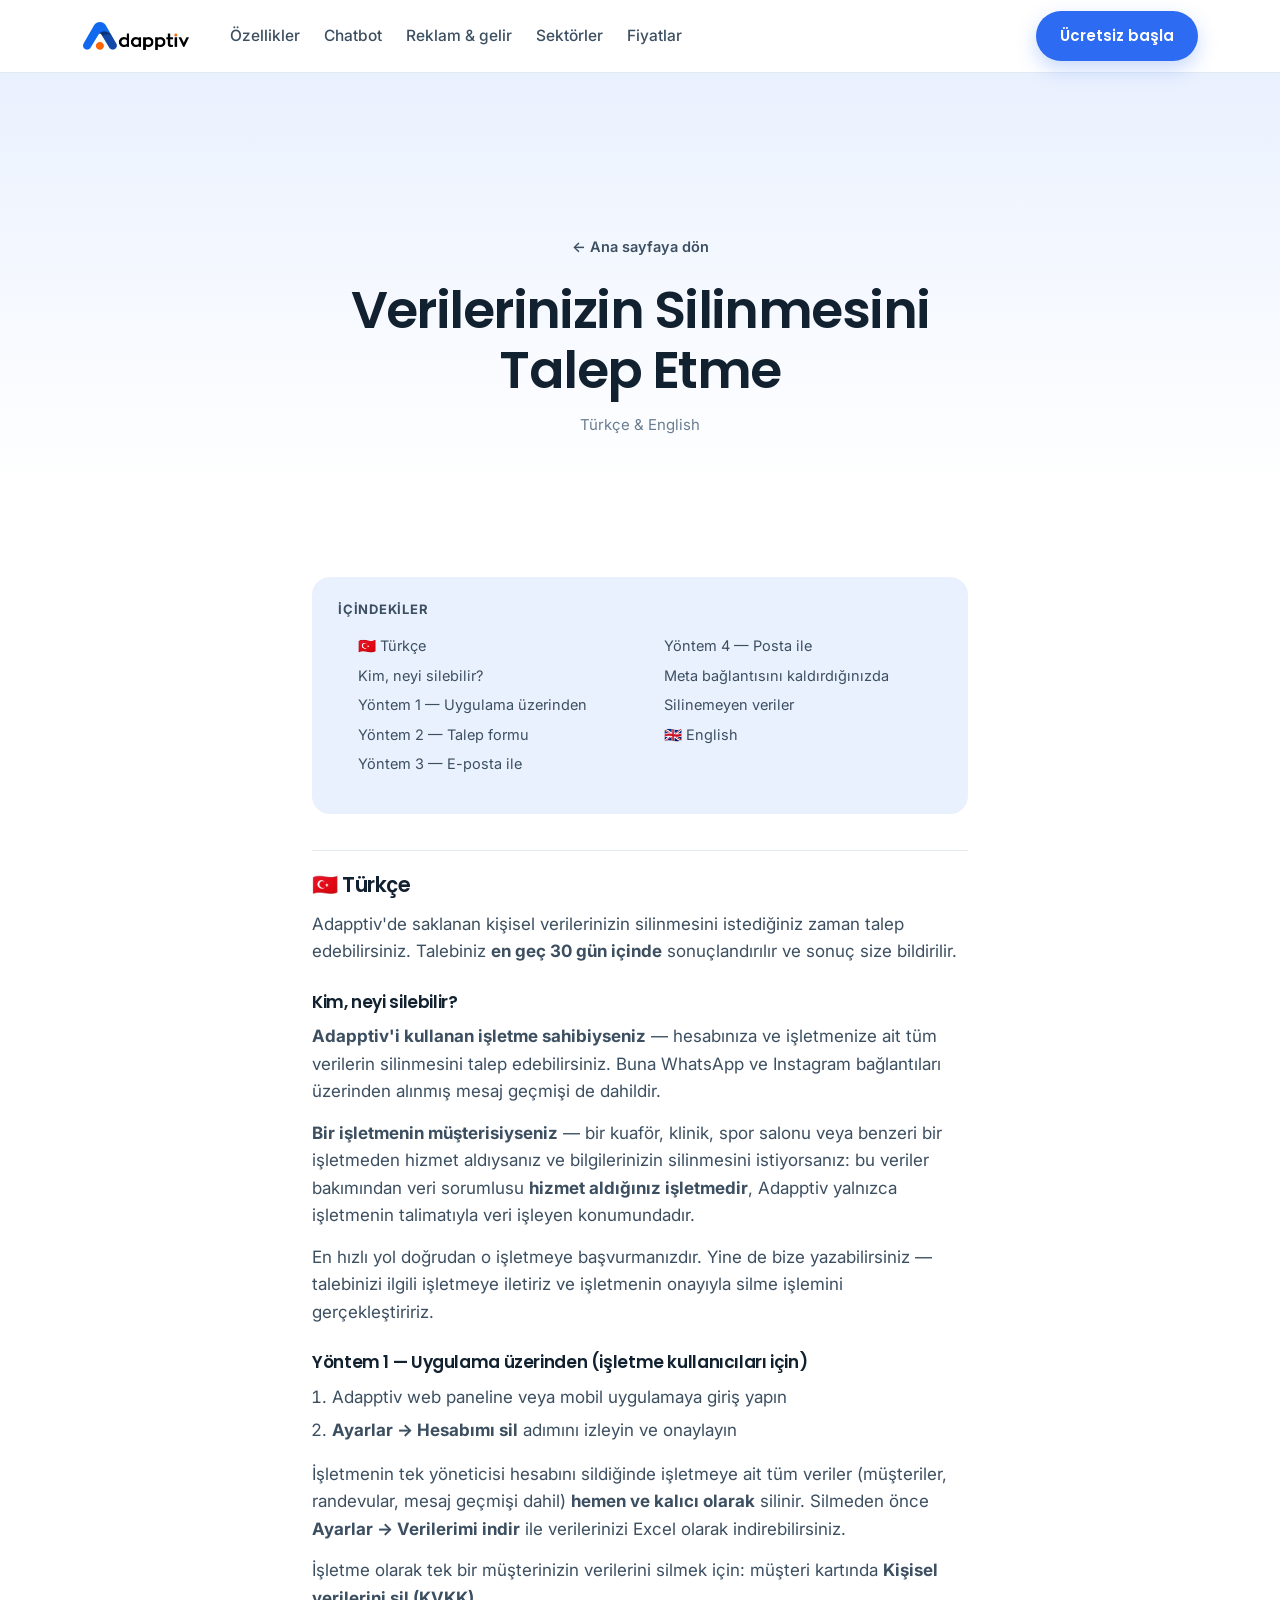
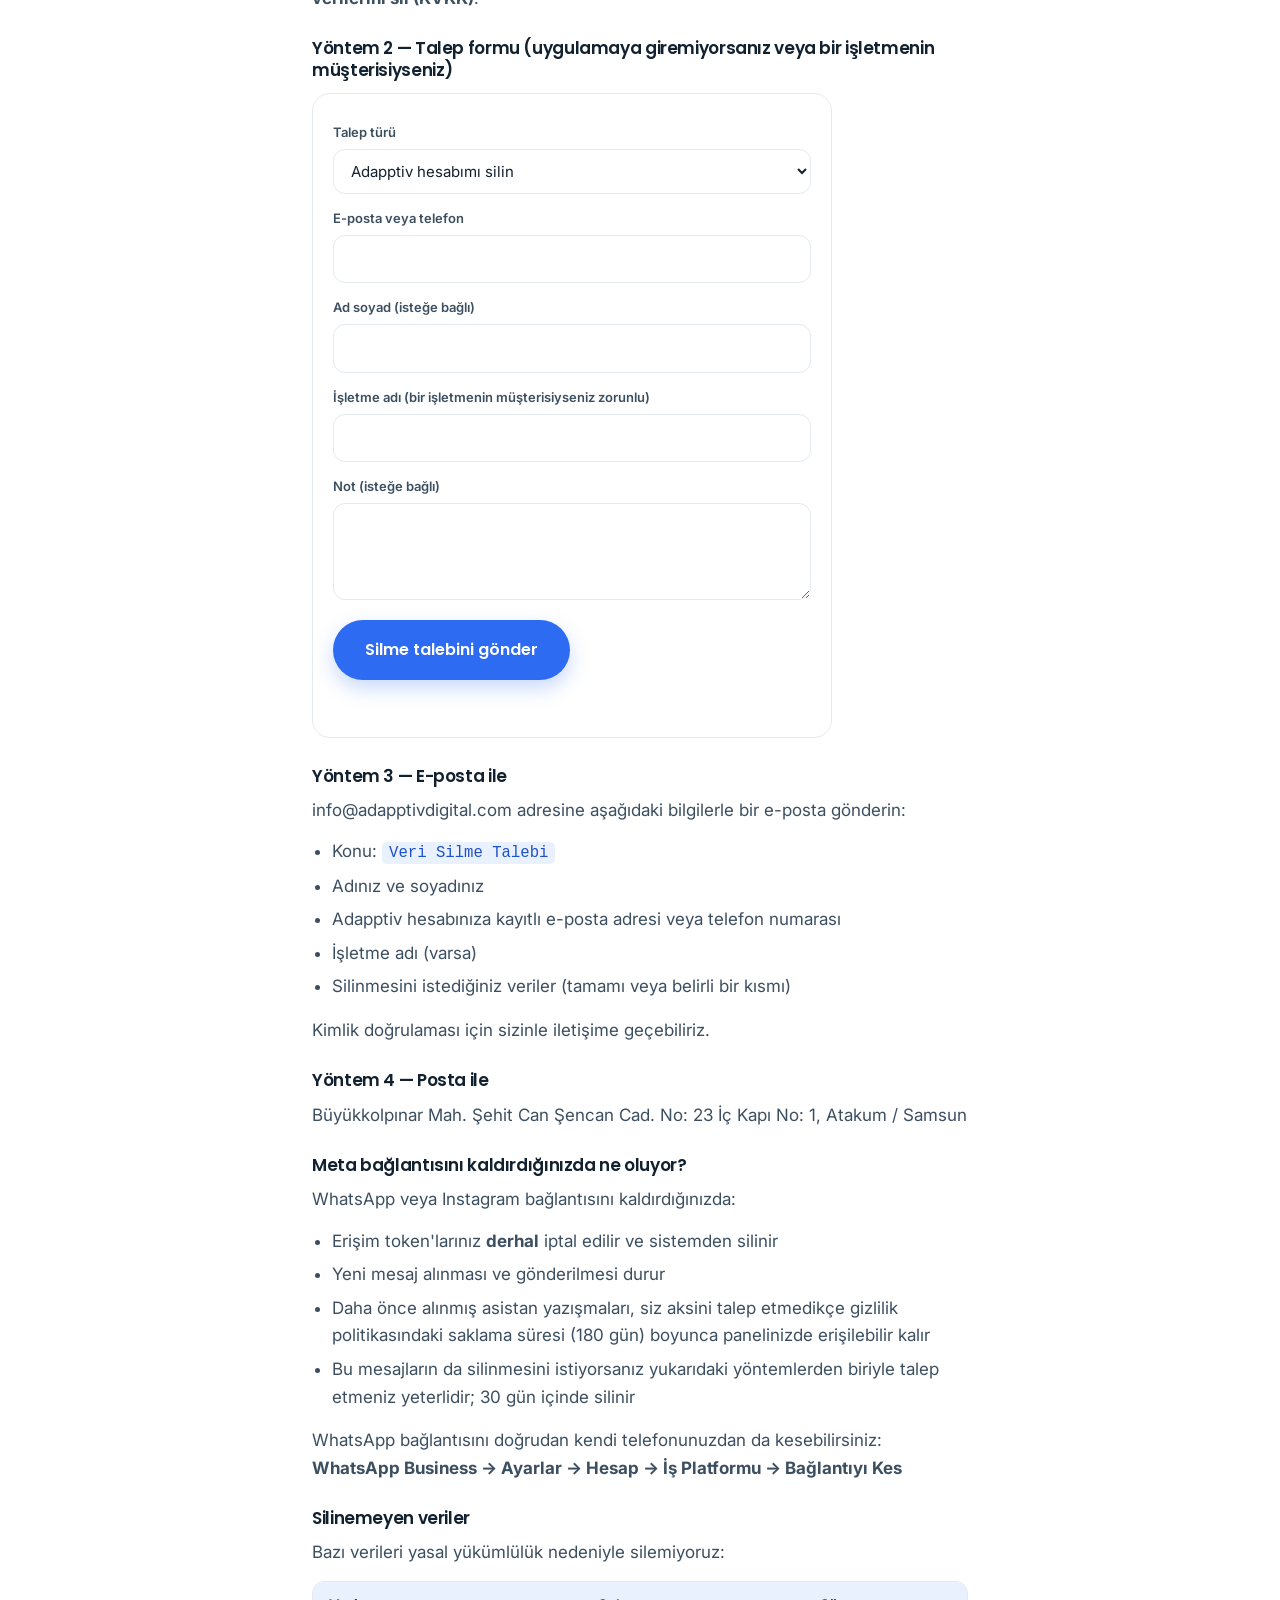
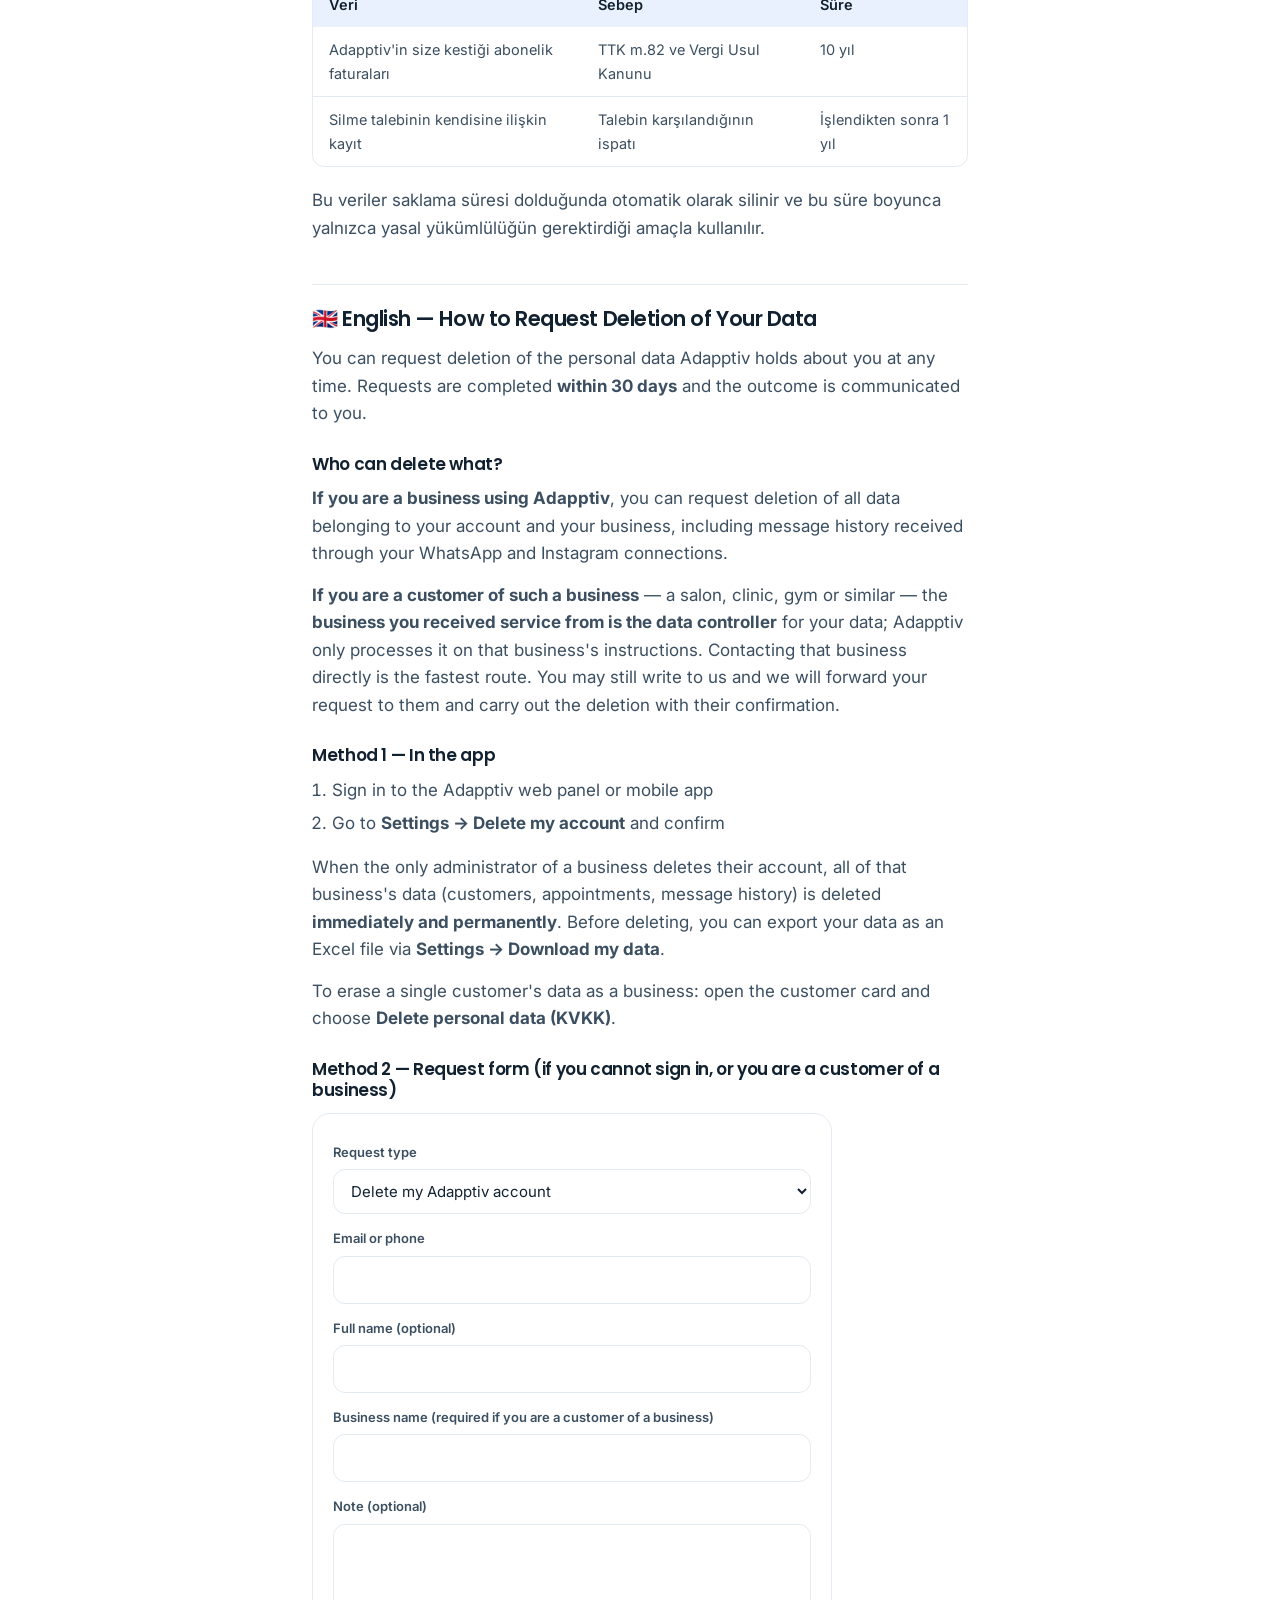
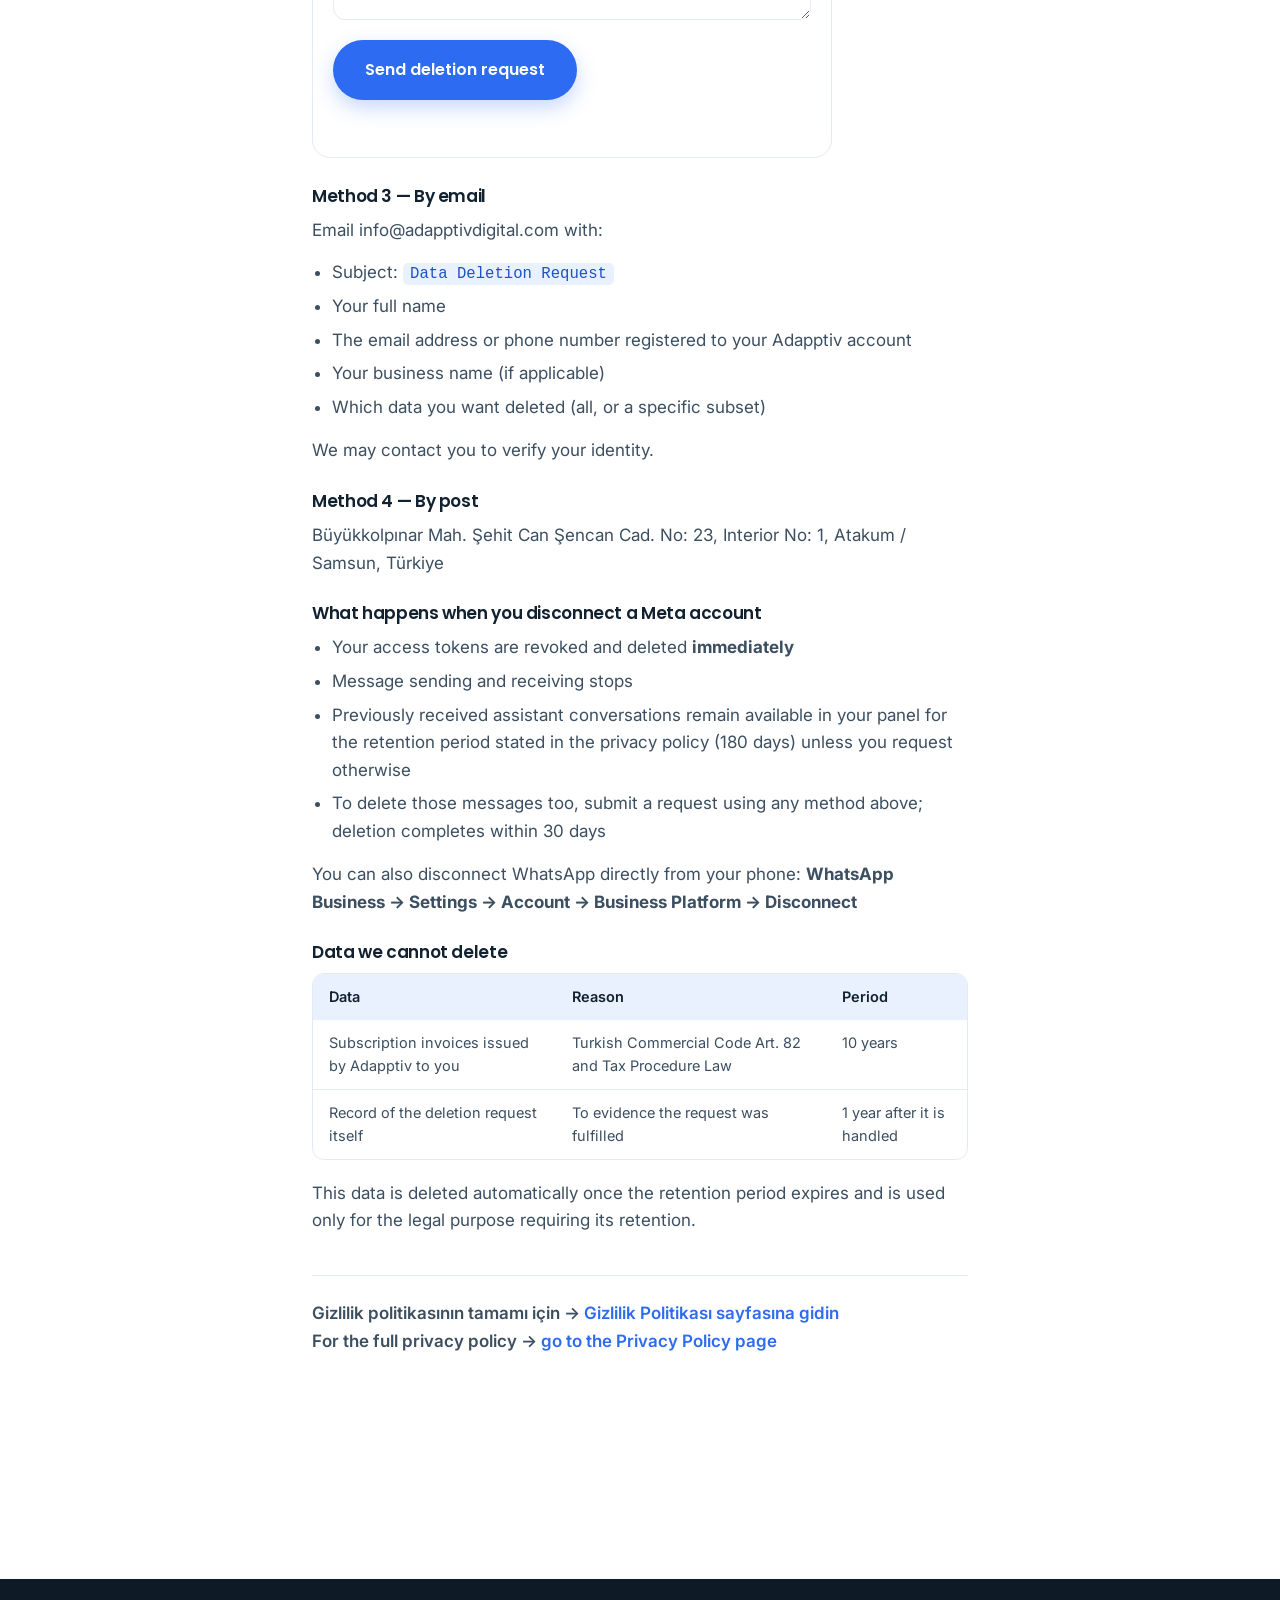
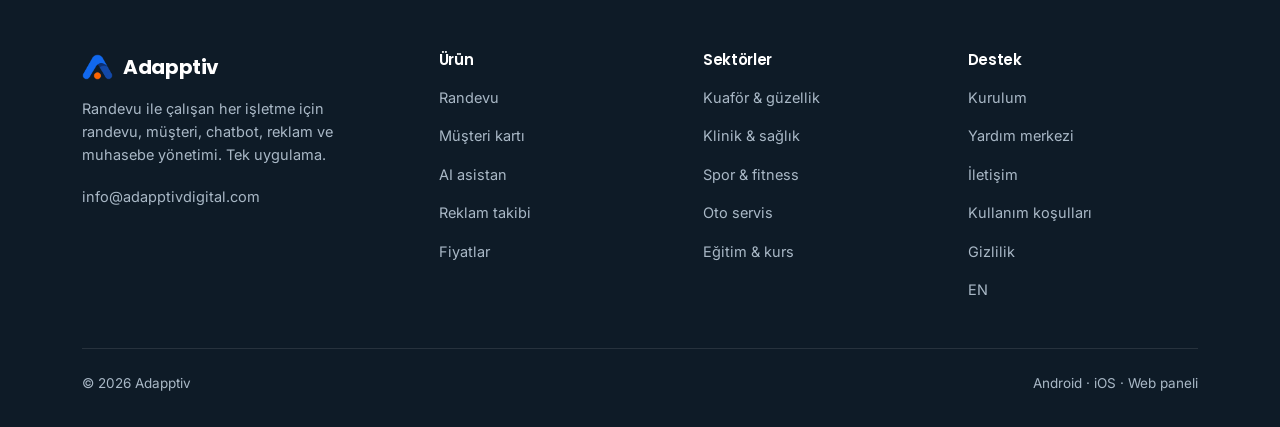
==== commit 0eff30bc: "Yasal sayfalar uygulamaya göre güncellendi" ====
--- a/data-deletion/index.html
+++ b/data-deletion/index.html
@@ -13,7 +13,6 @@
     href="https://fonts.googleapis.com/css2?family=Poppins:wght@500;600;700&family=Inter:wght@400;500;600&display=swap"
     rel="stylesheet">
   <link rel="stylesheet" href="/css/style.css">
-  <link rel="canonical" href="https://adapptivdigital.com/veri-silme">
 </head>
 
 <body class="legal-page">
@@ -48,9 +47,10 @@
         <ul>
           <li><a href="#tr">🇹🇷 Türkçe</a></li>
           <li><a href="#tr-kim">Kim, neyi silebilir?</a></li>
-          <li><a href="#tr-yontem1">Yöntem 1 — Panel üzerinden</a></li>
-          <li><a href="#tr-yontem2">Yöntem 2 — E-posta ile</a></li>
-          <li><a href="#tr-yontem3">Yöntem 3 — Posta ile</a></li>
+          <li><a href="#tr-yontem1">Yöntem 1 — Uygulama üzerinden</a></li>
+          <li><a href="#tr-form">Yöntem 2 — Talep formu</a></li>
+          <li><a href="#tr-yontem2">Yöntem 3 — E-posta ile</a></li>
+          <li><a href="#tr-yontem3">Yöntem 4 — Posta ile</a></li>
           <li><a href="#tr-meta">Meta bağlantısını kaldırdığınızda</a></li>
           <li><a href="#tr-silinemeyen">Silinemeyen veriler</a></li>
           <li><a href="#en">🇬🇧 English</a></li>
@@ -72,22 +72,37 @@
       <p>En hızlı yol doğrudan o işletmeye başvurmanızdır. Yine de bize yazabilirsiniz — talebinizi ilgili işletmeye
         iletiriz ve işletmenin onayıyla silme işlemini gerçekleştiririz.</p>
 
-      <h3 id="tr-yontem1">Yöntem 1 — Panel üzerinden (işletme kullanıcıları için)</h3>
+      <h3 id="tr-yontem1">Yöntem 1 — Uygulama üzerinden (işletme kullanıcıları için)</h3>
       <ol>
         <li>Adapptiv web paneline veya mobil uygulamaya giriş yapın</li>
-        <li><strong>Ayarlar → Hesap → Verilerimi Sil</strong> adımlarını izleyin</li>
-        <li>Silmek istediğiniz kapsamı seçin:
-          <ul>
-            <li>Yalnızca WhatsApp / Instagram mesaj geçmişi</li>
-            <li>Yalnızca müşteri ve randevu kayıtları</li>
-            <li>Hesabın tamamı (hesap kapatma)</li>
-          </ul>
-        </li>
-        <li>Talebi onaylayın</li>
+        <li><strong>Ayarlar → Hesabımı sil</strong> adımını izleyin ve onaylayın</li>
       </ol>
-      <p>Talebiniz kaydedilir ve size e-posta ile bir onay gönderilir.</p>
-
-      <h3 id="tr-yontem2">Yöntem 2 — E-posta ile</h3>
+      <p>İşletmenin tek yöneticisi hesabını sildiğinde işletmeye ait tüm veriler (müşteriler, randevular, mesaj
+        geçmişi dahil) <strong>hemen ve kalıcı olarak</strong> silinir. Silmeden önce <strong>Ayarlar → Verilerimi
+        indir</strong> ile verilerinizi Excel olarak indirebilirsiniz.</p>
+      <p>İşletme olarak tek bir müşterinizin verilerini silmek için: müşteri kartında <strong>Kişisel verilerini sil
+        (KVKK)</strong>.</p>
+
+      <h3 id="tr-form">Yöntem 2 — Talep formu (uygulamaya giremiyorsanız veya bir işletmenin müşterisiyseniz)</h3>
+      <form class="deletion-form" data-lang="tr" novalidate>
+        <label for="kind-tr">Talep türü</label>
+        <select id="kind-tr" name="kind">
+          <option value="account">Adapptiv hesabımı silin</option>
+          <option value="customer">Bir işletmenin müşterisiyim, verilerimi silin</option>
+        </select>
+        <label for="contact-tr">E-posta veya telefon</label>
+        <input id="contact-tr" name="contact" maxlength="254" autocomplete="email" required>
+        <label for="name-tr">Ad soyad (isteğe bağlı)</label>
+        <input id="name-tr" name="full_name" maxlength="120" autocomplete="name">
+        <label for="biz-tr">İşletme adı (bir işletmenin müşterisiyseniz zorunlu)</label>
+        <input id="biz-tr" name="business_name" maxlength="120">
+        <label for="note-tr">Not (isteğe bağlı)</label>
+        <textarea id="note-tr" name="note" rows="3" maxlength="1000"></textarea>
+        <button type="submit" class="btn btn-primary">Silme talebini gönder</button>
+        <p class="deletion-msg" role="status"></p>
+      </form>
+
+      <h3 id="tr-yontem2">Yöntem 3 — E-posta ile</h3>
       <p><a href="mailto:info@adapptivdigital.com">info@adapptivdigital.com</a> adresine aşağıdaki bilgilerle bir
         e-posta gönderin:</p>
       <ul>
@@ -99,7 +114,7 @@
       </ul>
       <p>Kimlik doğrulaması için sizinle iletişime geçebiliriz.</p>
 
-      <h3 id="tr-yontem3">Yöntem 3 — Posta ile</h3>
+      <h3 id="tr-yontem3">Yöntem 4 — Posta ile</h3>
       <p>Büyükkolpınar Mah. Şehit Can Şencan Cad. No: 23 İç Kapı No: 1, Atakum / Samsun</p>
 
       <h3 id="tr-meta">Meta bağlantısını kaldırdığınızda ne oluyor?</h3>
@@ -107,8 +122,8 @@
       <ul>
         <li>Erişim token'larınız <strong>derhal</strong> iptal edilir ve sistemden silinir</li>
         <li>Yeni mesaj alınması ve gönderilmesi durur</li>
-        <li>Daha önce alınmış mesajlar, siz aksini talep etmedikçe gizlilik politikasındaki saklama süresi (24 ay)
-          boyunca panelinizde erişilebilir kalır</li>
+        <li>Daha önce alınmış asistan yazışmaları, siz aksini talep etmedikçe gizlilik politikasındaki saklama süresi
+          (180 gün) boyunca panelinizde erişilebilir kalır</li>
         <li>Bu mesajların da silinmesini istiyorsanız yukarıdaki yöntemlerden biriyle talep etmeniz yeterlidir; 30
           gün içinde silinir</li>
       </ul>
@@ -123,8 +138,8 @@
             <tr><th>Veri</th><th>Sebep</th><th>Süre</th></tr>
           </thead>
           <tbody>
-            <tr><td>Fatura ve muhasebe kayıtları</td><td>TTK m.82 ve Vergi Usul Kanunu</td><td>10 yıl</td></tr>
-            <tr><td>Silme talebinin kendisine ilişkin kayıt</td><td>Talebin karşılandığının ispatı</td><td>3 yıl</td></tr>
+            <tr><td>Adapptiv'in size kestiği abonelik faturaları</td><td>TTK m.82 ve Vergi Usul Kanunu</td><td>10 yıl</td></tr>
+            <tr><td>Silme talebinin kendisine ilişkin kayıt</td><td>Talebin karşılandığının ispatı</td><td>İşlendikten sonra 1 yıl</td></tr>
           </tbody>
         </table>
       </div>
@@ -148,19 +163,34 @@
       <h3>Method 1 — In the app</h3>
       <ol>
         <li>Sign in to the Adapptiv web panel or mobile app</li>
-        <li>Go to <strong>Settings → Account → Delete my data</strong></li>
-        <li>Choose the scope:
-          <ul>
-            <li>WhatsApp / Instagram message history only</li>
-            <li>Customer and appointment records only</li>
-            <li>The entire account (account closure)</li>
-          </ul>
-        </li>
-        <li>Confirm the request</li>
+        <li>Go to <strong>Settings → Delete my account</strong> and confirm</li>
       </ol>
-      <p>You will receive an email confirmation.</p>
-
-      <h3>Method 2 — By email</h3>
+      <p>When the only administrator of a business deletes their account, all of that business's data (customers,
+        appointments, message history) is deleted <strong>immediately and permanently</strong>. Before deleting, you
+        can export your data as an Excel file via <strong>Settings → Download my data</strong>.</p>
+      <p>To erase a single customer's data as a business: open the customer card and choose <strong>Delete personal
+        data (KVKK)</strong>.</p>
+
+      <h3>Method 2 — Request form (if you cannot sign in, or you are a customer of a business)</h3>
+      <form class="deletion-form" data-lang="en" novalidate>
+        <label for="kind-en">Request type</label>
+        <select id="kind-en" name="kind">
+          <option value="account">Delete my Adapptiv account</option>
+          <option value="customer">I am a customer of a business, delete my data</option>
+        </select>
+        <label for="contact-en">Email or phone</label>
+        <input id="contact-en" name="contact" maxlength="254" autocomplete="email" required>
+        <label for="name-en">Full name (optional)</label>
+        <input id="name-en" name="full_name" maxlength="120" autocomplete="name">
+        <label for="biz-en">Business name (required if you are a customer of a business)</label>
+        <input id="biz-en" name="business_name" maxlength="120">
+        <label for="note-en">Note (optional)</label>
+        <textarea id="note-en" name="note" rows="3" maxlength="1000"></textarea>
+        <button type="submit" class="btn btn-primary">Send deletion request</button>
+        <p class="deletion-msg" role="status"></p>
+      </form>
+
+      <h3>Method 3 — By email</h3>
       <p>Email <a href="mailto:info@adapptivdigital.com">info@adapptivdigital.com</a> with:</p>
       <ul>
         <li>Subject: <code>Data Deletion Request</code></li>
@@ -171,15 +201,15 @@
       </ul>
       <p>We may contact you to verify your identity.</p>
 
-      <h3>Method 3 — By post</h3>
+      <h3>Method 4 — By post</h3>
       <p>Büyükkolpınar Mah. Şehit Can Şencan Cad. No: 23, Interior No: 1, Atakum / Samsun, Türkiye</p>
 
       <h3>What happens when you disconnect a Meta account</h3>
       <ul>
         <li>Your access tokens are revoked and deleted <strong>immediately</strong></li>
         <li>Message sending and receiving stops</li>
-        <li>Previously received messages remain available in your panel for the retention period stated in the
-          privacy policy (24 months) unless you request otherwise</li>
+        <li>Previously received assistant conversations remain available in your panel for the retention period
+          stated in the privacy policy (180 days) unless you request otherwise</li>
         <li>To delete those messages too, submit a request using any method above; deletion completes within 30
           days</li>
       </ul>
@@ -193,8 +223,8 @@
             <tr><th>Data</th><th>Reason</th><th>Period</th></tr>
           </thead>
           <tbody>
-            <tr><td>Invoice and accounting records</td><td>Turkish Commercial Code Art. 82 and Tax Procedure Law</td><td>10 years</td></tr>
-            <tr><td>Record of the deletion request itself</td><td>To evidence the request was fulfilled</td><td>3 years</td></tr>
+            <tr><td>Subscription invoices issued by Adapptiv to you</td><td>Turkish Commercial Code Art. 82 and Tax Procedure Law</td><td>10 years</td></tr>
+            <tr><td>Record of the deletion request itself</td><td>To evidence the request was fulfilled</td><td>1 year after it is handled</td></tr>
           </tbody>
         </table>
       </div>
@@ -214,7 +244,7 @@
           <div class="brand"><img src="/assets/logo-mark.png" alt="" class="brand-logo-mark">Adapptiv</div>
           <p class="foot-about">Randevu ile çalışan her işletme için randevu, müşteri, chatbot, reklam ve muhasebe
             yönetimi. Tek uygulama.</p>
-          <p style="margin-top:16px"><a href="mailto:merhaba@adapptiv.app">merhaba@adapptiv.app</a></p>
+          <p style="margin-top:16px"><a href="mailto:info@adapptivdigital.com">info@adapptivdigital.com</a></p>
         </div>
         <div>
           <h4>Ürün</h4>
@@ -251,6 +281,48 @@
       <div class="foot-bottom"> <span>© 2026 Adapptiv</span> <span>Android · iOS · Web paneli</span> </div>
     </div>
   </footer>
+
+  <script>
+    // Silme talebi formu: Adapptiv sunucusundaki account-deletion-request
+    // fonksiyonuna gider (uygulamadaki /hesap-silme ile ayni uc nokta).
+    document.querySelectorAll('.deletion-form').forEach(function (f) {
+      var en = f.dataset.lang === 'en'
+      var msg = f.querySelector('.deletion-msg')
+      f.addEventListener('submit', async function (e) {
+        e.preventDefault()
+        var v = function (n) { return (f.elements[n].value || '').trim() }
+        var btn = f.querySelector('button')
+        btn.disabled = true
+        msg.className = 'deletion-msg'
+        msg.textContent = en ? 'Sending…' : 'Gönderiliyor…'
+        try {
+          var res = await fetch('https://rllvmyriopaulcmmynbe.supabase.co/functions/v1/account-deletion-request', {
+            method: 'POST',
+            headers: { 'Content-Type': 'application/json' },
+            body: JSON.stringify({
+              kind: v('kind'),
+              contact: v('contact'),
+              full_name: v('full_name') || undefined,
+              business_name: v('business_name') || undefined,
+              note: v('note') || undefined,
+              turnstile_token: '',
+            }),
+          })
+          var body = await res.json().catch(function () { return {} })
+          if (!res.ok) throw new Error(body.error || (en ? 'The request could not be sent.' : 'Talep gönderilemedi.'))
+          f.querySelectorAll('input, textarea, select').forEach(function (el) { el.disabled = true })
+          msg.className = 'deletion-msg ok'
+          msg.textContent = en
+            ? 'Your request has been received. We will contact you to verify your identity.'
+            : 'Talebiniz alındı. Kimliğinizi doğrulamak için size ulaşacağız.'
+        } catch (err) {
+          msg.className = 'deletion-msg err'
+          msg.textContent = err.message || (en ? 'Could not reach the server, please try again.' : 'Sunucuya ulaşılamadı, tekrar deneyin.')
+          btn.disabled = false
+        }
+      })
+    })
+  </script>
   <script src="/js/script.js"></script>
 </body>
 
--- a/css/style.css
+++ b/css/style.css
@@ -3145,4 +3145,63 @@
   .legal-body td {
     padding: 10px 12px
   }
-}+}
+/* ---------- Veri silme talep formu ---------- */
+.deletion-form {
+  display: flex;
+  flex-direction: column;
+  gap: 6px;
+  max-width: 520px;
+  margin: 12px 0 28px;
+  padding: 20px;
+  border: 1px solid var(--line);
+  border-radius: var(--r);
+  background: var(--white);
+}
+
+.deletion-form label {
+  font-size: 13px;
+  font-weight: 600;
+  color: var(--ink-2);
+  margin-top: 8px;
+}
+
+.deletion-form input,
+.deletion-form select,
+.deletion-form textarea {
+  font: inherit;
+  font-size: 15px;
+  color: var(--ink);
+  padding: 11px 13px;
+  border: 1px solid var(--line);
+  border-radius: var(--r-sm);
+  background: var(--white);
+}
+
+.deletion-form input:focus,
+.deletion-form select:focus,
+.deletion-form textarea:focus {
+  outline: 2px solid var(--blue-soft);
+  border-color: var(--blue);
+}
+
+.deletion-form button {
+  margin-top: 14px;
+  align-self: flex-start;
+}
+
+.deletion-msg {
+  min-height: 1.2em;
+  font-size: 14px;
+  color: var(--muted);
+}
+
+.deletion-msg.ok {
+  color: var(--green);
+  font-weight: 600;
+}
+
+.deletion-msg.err {
+  color: #c2410c;
+  font-weight: 600;
+}
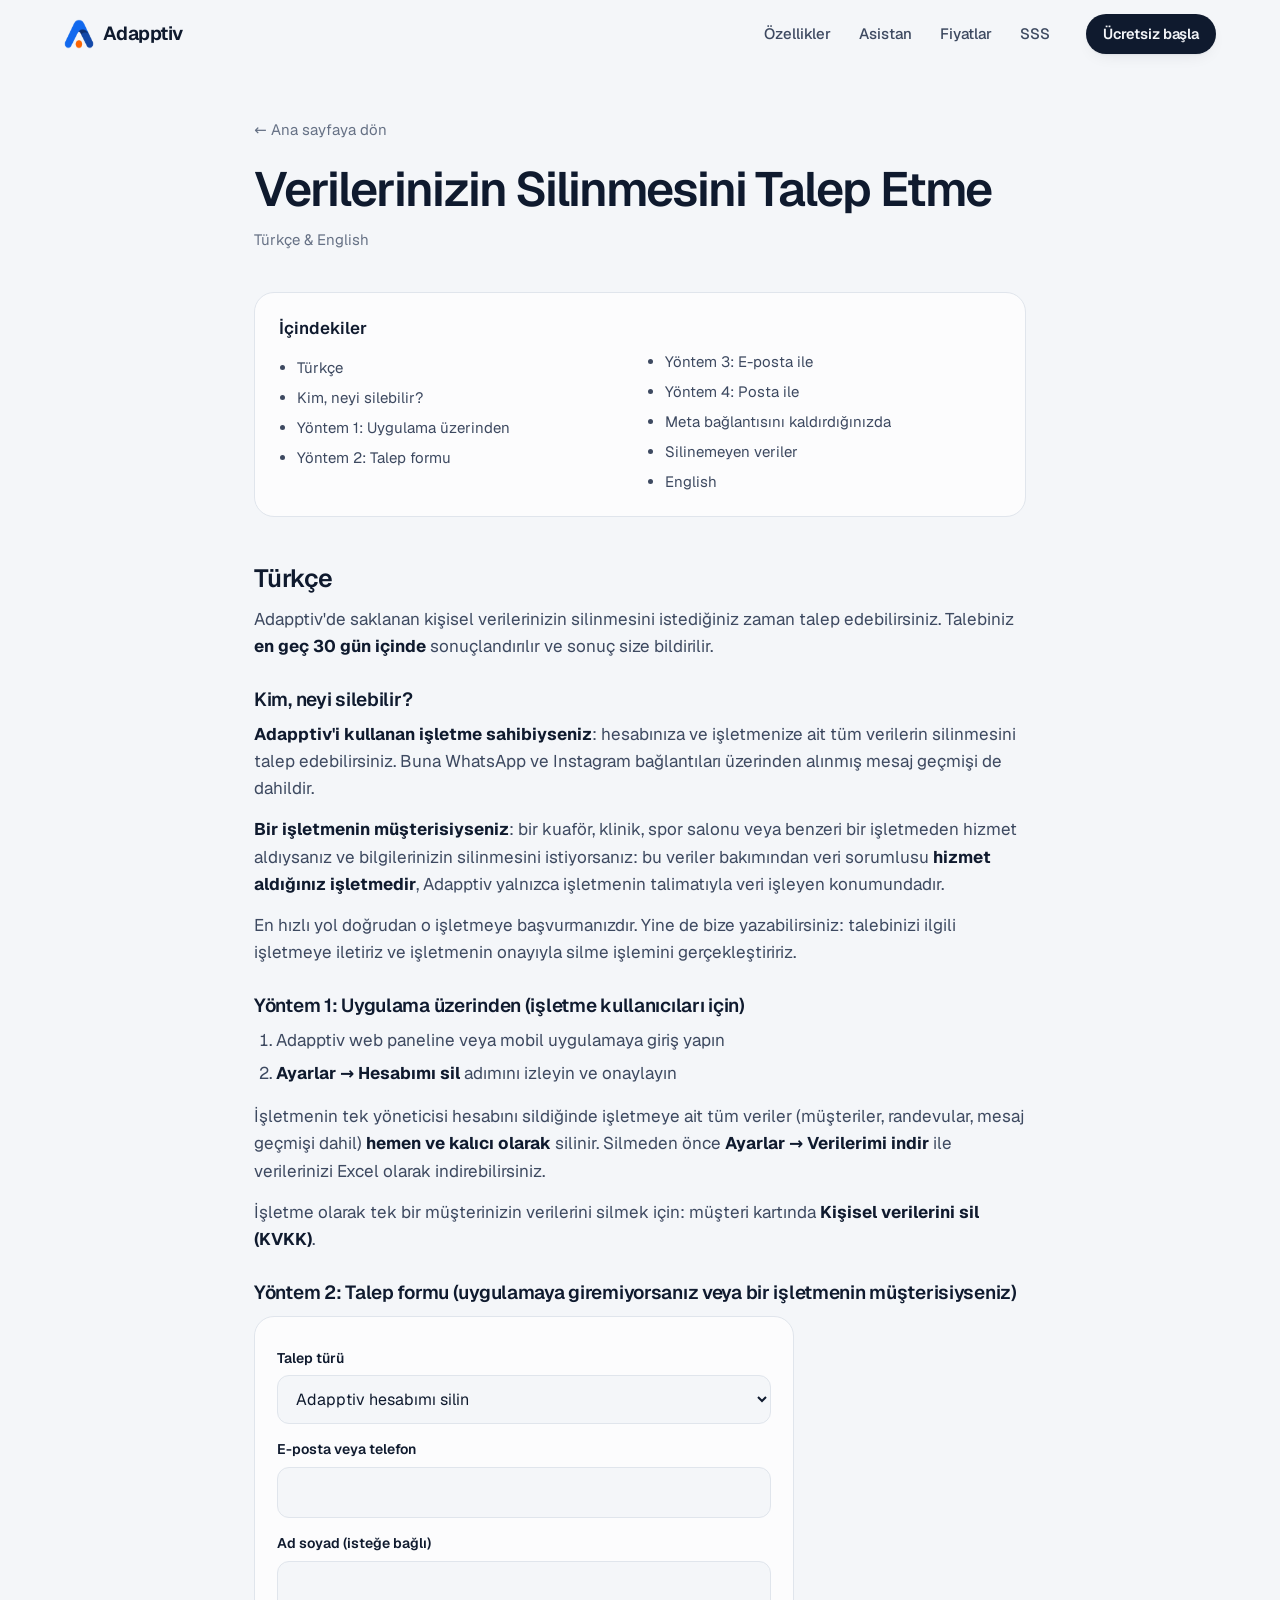
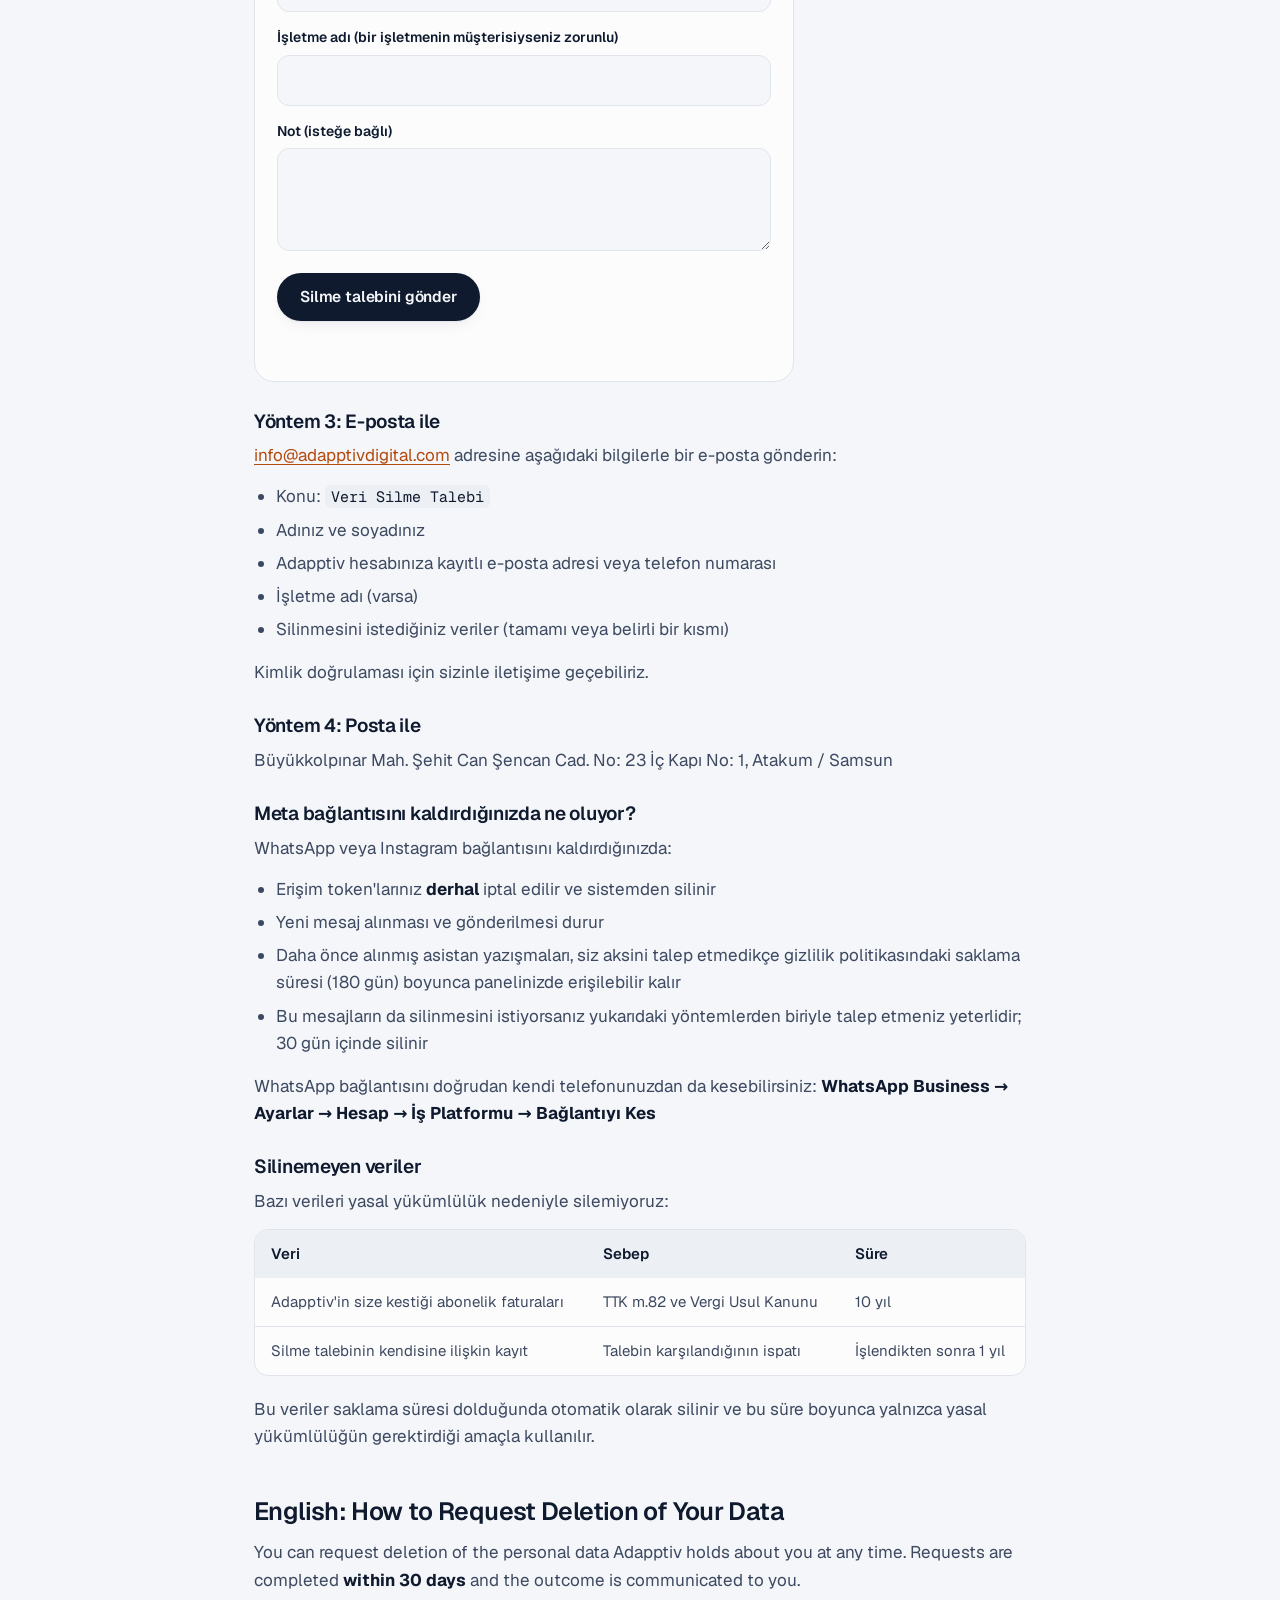
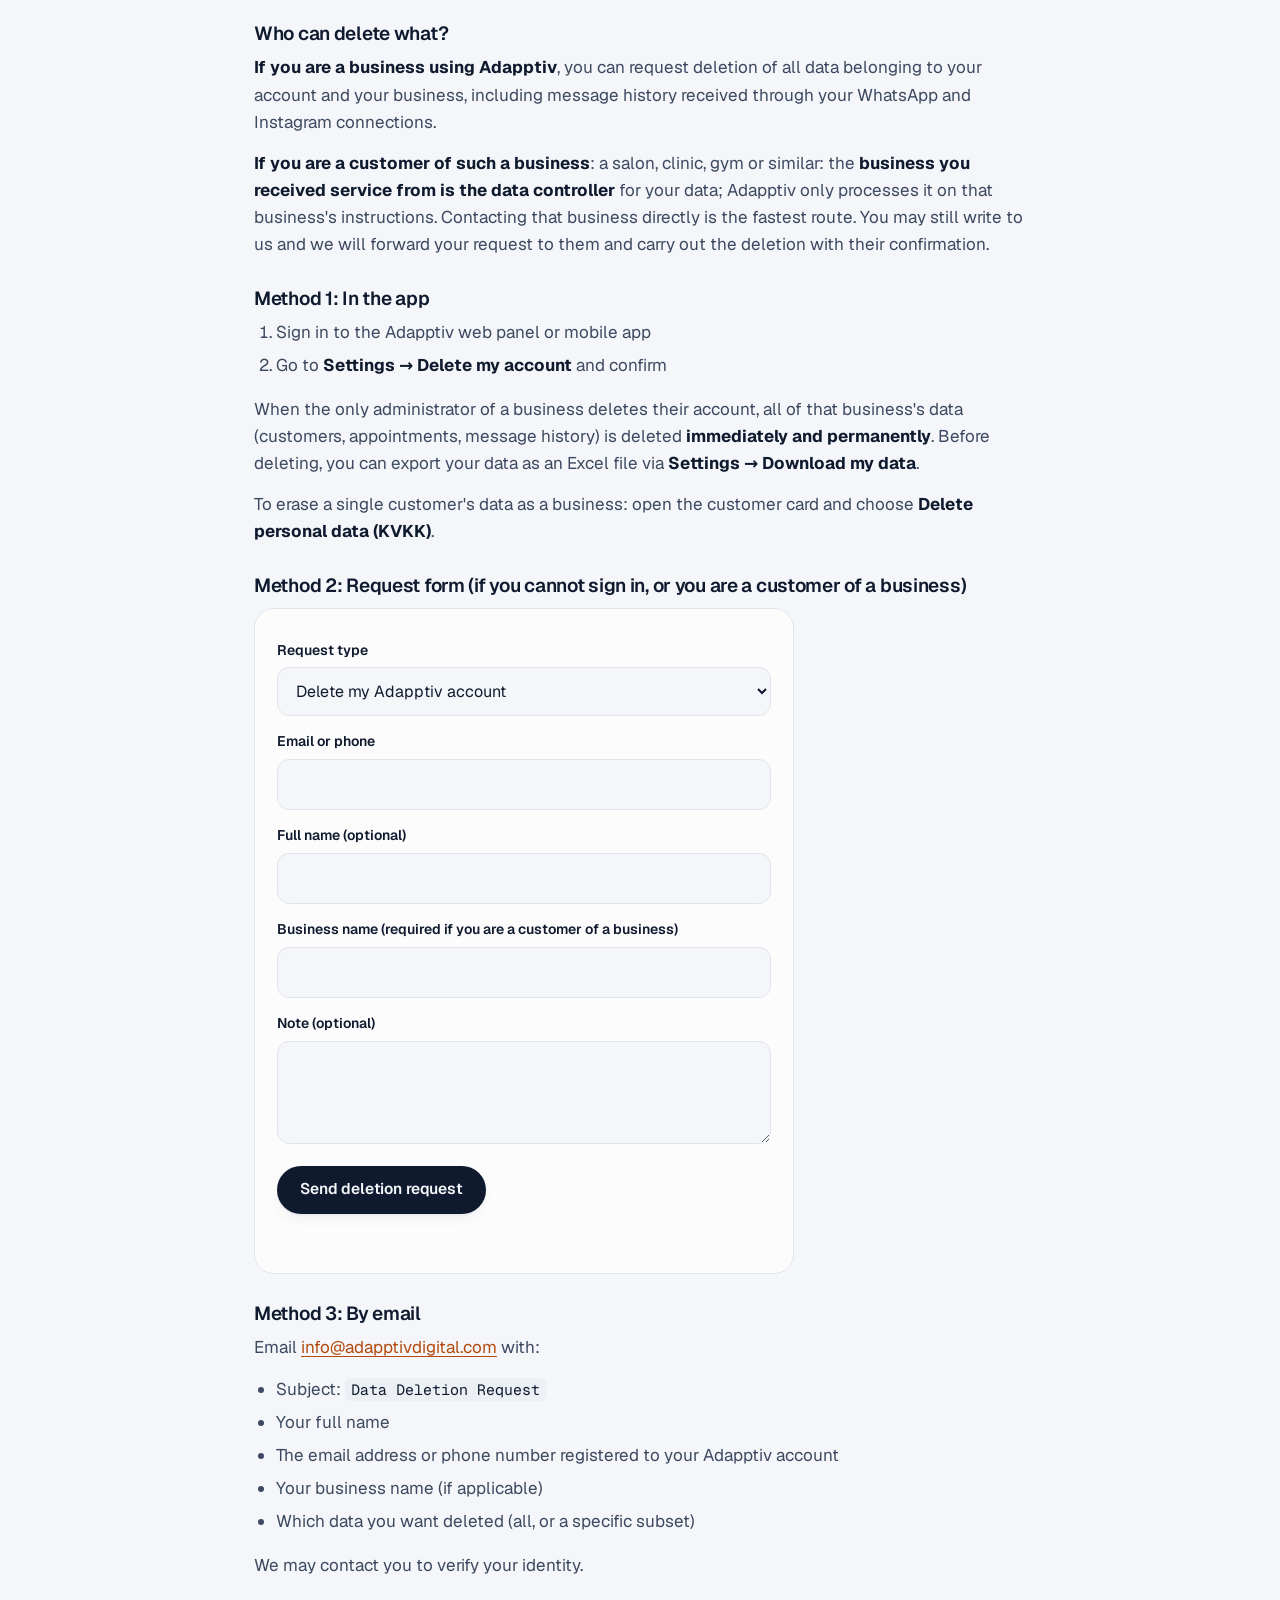
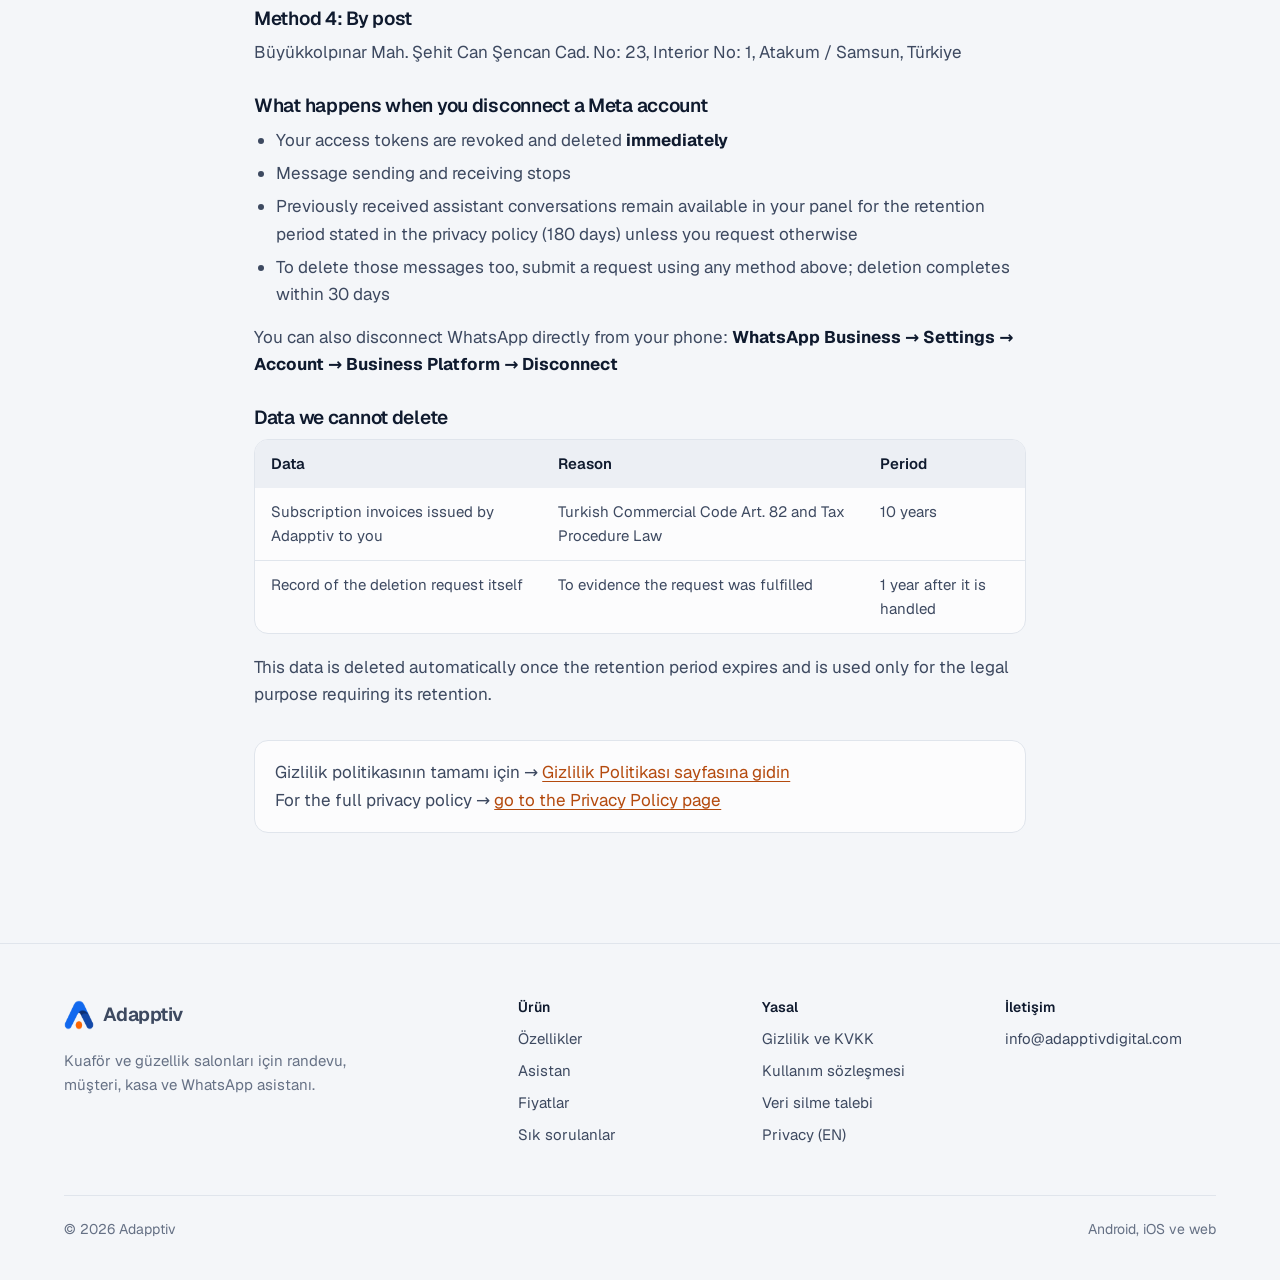
==== commit aa7859f4: "Sitenin yeni tasarımı" ====
--- a/data-deletion/index.html
+++ b/data-deletion/index.html
@@ -6,27 +6,37 @@
   <meta name="viewport" content="width=device-width, initial-scale=1" />
   <title>Veri Silme Talebi | Adapptiv</title>
   <meta name="description"
-    content="Adapptiv'de saklanan kişisel verilerinizin silinmesini nasıl talep edeceğinizi öğrenin — panel üzerinden, e-posta veya posta yoluyla. / How to request deletion of your Adapptiv data." />
-  <link rel="preconnect" href="https://fonts.googleapis.com">
-  <link rel="preconnect" href="https://fonts.gstatic.com" crossorigin>
-  <link
-    href="https://fonts.googleapis.com/css2?family=Poppins:wght@500;600;700&family=Inter:wght@400;500;600&display=swap"
-    rel="stylesheet">
-  <link rel="stylesheet" href="/css/style.css">
+    content="Adapptiv'de saklanan kişisel verilerinizin silinmesini nasıl talep edeceğinizi öğrenin: panel üzerinden, e-posta veya posta yoluyla. / How to request deletion of your Adapptiv data." />
+  <link rel="icon" href="/assets/logo-mark.png" type="image/png" />
+  <link rel="stylesheet" href="/css/site.css" />
 </head>
 
 <body class="legal-page">
+  <div class="nav-sentinel" aria-hidden="true"></div>
   <!-- ================= NAV ================= -->
-  <header class="nav" id="nav">
-    <div class="nav-in"> <a href="/index.html" class="brand"><img src="/assets/logo.png" alt="Adapptiv" class="brand-logo"></a>
-      <nav class="nav-menu"> <a href="/index.html#ozellikler">Özellikler</a> <a href="/index.html#chatbot">Chatbot</a> <a
-          href="/index.html#reklam">Reklam &amp; gelir</a> <a href="/index.html#sektorler">Sektörler</a> <a href="/index.html#fiyat">Fiyatlar</a> </nav>
-      <div class="nav-right"> <a href="/index.html#fiyat"
-          class="btn btn-primary btn-sm">Ücretsiz başla</a> <button class="hamb" id="hamb" aria-label="Menü"
-          aria-expanded="false"><span></span><span></span><span></span></button> </div>
+  <header class="nav">
+    <div class="wrap nav-in">
+      <a class="brand" href="/" aria-label="Adapptiv ana sayfa"><img src="/assets/logo-mark.png" alt="" width="30" height="30" />Adapptiv</a>
+      <nav class="nav-links" aria-label="Ana menü">
+          <a href="/#ozellikler">Özellikler</a>
+          <a href="/#chatbot">Asistan</a>
+          <a href="/#fiyat">Fiyatlar</a>
+          <a href="/#sss">SSS</a>
+      </nav>
+      <a class="btn btn-primary btn-sm" href="/#fiyat">Ücretsiz başla</a>
+      <button class="menu-btn" type="button" aria-expanded="false" aria-label="Menüyü aç" aria-controls="menu-sheet"><svg class="icon" aria-hidden="true" focusable="false" xmlns="http://www.w3.org/2000/svg" viewBox="0 0 256 256" fill="currentColor"><path d="M224,128a8,8,0,0,1-8,8H40a8,8,0,0,1,0-16H216A8,8,0,0,1,224,128ZM40,72H216a8,8,0,0,0,0-16H40a8,8,0,0,0,0,16ZM216,184H40a8,8,0,0,0,0,16H216a8,8,0,0,0,0-16Z"/></svg></button>
     </div>
-    <div class="drawer" id="drawer"> <a href="/index.html#ozellikler">Özellikler</a> <a href="/index.html#chatbot">Chatbot</a> <a
-        href="/index.html#reklam">Reklam &amp; gelir</a> <a href="/index.html#sektorler">Sektörler</a> <a href="/index.html#fiyat">Fiyatlar</a> </div>
+    <div class="sheet" id="menu-sheet">
+      <div>
+        <nav aria-label="Mobil menü">
+          <a href="/#ozellikler">Özellikler</a>
+          <a href="/#chatbot">Asistan</a>
+          <a href="/#fiyat">Fiyatlar</a>
+          <a href="/#sss">SSS</a>
+          <a class="btn btn-primary" href="/#fiyat">Ücretsiz başla</a>
+        </nav>
+      </div>
+    </div>
   </header>
 
   <main>
@@ -45,34 +55,34 @@
       <nav class="legal-toc" aria-label="İçindekiler">
         <p class="legal-toc-title">İçindekiler</p>
         <ul>
-          <li><a href="#tr">🇹🇷 Türkçe</a></li>
+          <li><a href="#tr">Türkçe</a></li>
           <li><a href="#tr-kim">Kim, neyi silebilir?</a></li>
-          <li><a href="#tr-yontem1">Yöntem 1 — Uygulama üzerinden</a></li>
-          <li><a href="#tr-form">Yöntem 2 — Talep formu</a></li>
-          <li><a href="#tr-yontem2">Yöntem 3 — E-posta ile</a></li>
-          <li><a href="#tr-yontem3">Yöntem 4 — Posta ile</a></li>
+          <li><a href="#tr-yontem1">Yöntem 1: Uygulama üzerinden</a></li>
+          <li><a href="#tr-form">Yöntem 2: Talep formu</a></li>
+          <li><a href="#tr-yontem2">Yöntem 3: E-posta ile</a></li>
+          <li><a href="#tr-yontem3">Yöntem 4: Posta ile</a></li>
           <li><a href="#tr-meta">Meta bağlantısını kaldırdığınızda</a></li>
           <li><a href="#tr-silinemeyen">Silinemeyen veriler</a></li>
-          <li><a href="#en">🇬🇧 English</a></li>
+          <li><a href="#en">English</a></li>
         </ul>
       </nav>
 
-      <h2 id="tr">🇹🇷 Türkçe</h2>
+      <h2 id="tr">Türkçe</h2>
       <p>Adapptiv'de saklanan kişisel verilerinizin silinmesini istediğiniz zaman talep edebilirsiniz. Talebiniz
         <strong>en geç 30 gün içinde</strong> sonuçlandırılır ve sonuç size bildirilir.</p>
 
       <h3 id="tr-kim">Kim, neyi silebilir?</h3>
-      <p><strong>Adapptiv'i kullanan işletme sahibiyseniz</strong> — hesabınıza ve işletmenize ait tüm verilerin
+      <p><strong>Adapptiv'i kullanan işletme sahibiyseniz</strong>: hesabınıza ve işletmenize ait tüm verilerin
         silinmesini talep edebilirsiniz. Buna WhatsApp ve Instagram bağlantıları üzerinden alınmış mesaj geçmişi de
         dahildir.</p>
-      <p><strong>Bir işletmenin müşterisiyseniz</strong> — bir kuaför, klinik, spor salonu veya benzeri bir
+      <p><strong>Bir işletmenin müşterisiyseniz</strong>: bir kuaför, klinik, spor salonu veya benzeri bir
         işletmeden hizmet aldıysanız ve bilgilerinizin silinmesini istiyorsanız: bu veriler bakımından veri sorumlusu
         <strong>hizmet aldığınız işletmedir</strong>, Adapptiv yalnızca işletmenin talimatıyla veri işleyen
         konumundadır.</p>
-      <p>En hızlı yol doğrudan o işletmeye başvurmanızdır. Yine de bize yazabilirsiniz — talebinizi ilgili işletmeye
+      <p>En hızlı yol doğrudan o işletmeye başvurmanızdır. Yine de bize yazabilirsiniz: talebinizi ilgili işletmeye
         iletiriz ve işletmenin onayıyla silme işlemini gerçekleştiririz.</p>
 
-      <h3 id="tr-yontem1">Yöntem 1 — Uygulama üzerinden (işletme kullanıcıları için)</h3>
+      <h3 id="tr-yontem1">Yöntem 1: Uygulama üzerinden (işletme kullanıcıları için)</h3>
       <ol>
         <li>Adapptiv web paneline veya mobil uygulamaya giriş yapın</li>
         <li><strong>Ayarlar → Hesabımı sil</strong> adımını izleyin ve onaylayın</li>
@@ -83,7 +93,7 @@
       <p>İşletme olarak tek bir müşterinizin verilerini silmek için: müşteri kartında <strong>Kişisel verilerini sil
         (KVKK)</strong>.</p>
 
-      <h3 id="tr-form">Yöntem 2 — Talep formu (uygulamaya giremiyorsanız veya bir işletmenin müşterisiyseniz)</h3>
+      <h3 id="tr-form">Yöntem 2: Talep formu (uygulamaya giremiyorsanız veya bir işletmenin müşterisiyseniz)</h3>
       <form class="deletion-form" data-lang="tr" novalidate>
         <label for="kind-tr">Talep türü</label>
         <select id="kind-tr" name="kind">
@@ -102,7 +112,7 @@
         <p class="deletion-msg" role="status"></p>
       </form>
 
-      <h3 id="tr-yontem2">Yöntem 3 — E-posta ile</h3>
+      <h3 id="tr-yontem2">Yöntem 3: E-posta ile</h3>
       <p><a href="mailto:info@adapptivdigital.com">info@adapptivdigital.com</a> adresine aşağıdaki bilgilerle bir
         e-posta gönderin:</p>
       <ul>
@@ -114,7 +124,7 @@
       </ul>
       <p>Kimlik doğrulaması için sizinle iletişime geçebiliriz.</p>
 
-      <h3 id="tr-yontem3">Yöntem 4 — Posta ile</h3>
+      <h3 id="tr-yontem3">Yöntem 4: Posta ile</h3>
       <p>Büyükkolpınar Mah. Şehit Can Şencan Cad. No: 23 İç Kapı No: 1, Atakum / Samsun</p>
 
       <h3 id="tr-meta">Meta bağlantısını kaldırdığınızda ne oluyor?</h3>
@@ -146,7 +156,7 @@
       <p>Bu veriler saklama süresi dolduğunda otomatik olarak silinir ve bu süre boyunca yalnızca yasal
         yükümlülüğün gerektirdiği amaçla kullanılır.</p>
 
-      <h2 id="en">🇬🇧 English — How to Request Deletion of Your Data</h2>
+      <h2 id="en">English: How to Request Deletion of Your Data</h2>
       <p>You can request deletion of the personal data Adapptiv holds about you at any time. Requests are completed
         <strong>within 30 days</strong> and the outcome is communicated to you.</p>
 
@@ -154,13 +164,13 @@
       <p><strong>If you are a business using Adapptiv</strong>, you can request deletion of all data belonging to
         your account and your business, including message history received through your WhatsApp and Instagram
         connections.</p>
-      <p><strong>If you are a customer of such a business</strong> — a salon, clinic, gym or similar — the
+      <p><strong>If you are a customer of such a business</strong>: a salon, clinic, gym or similar: the
         <strong>business you received service from is the data controller</strong> for your data; Adapptiv only
         processes it on that business's instructions. Contacting that business directly is the fastest route. You
         may still write to us and we will forward your request to them and carry out the deletion with their
         confirmation.</p>
 
-      <h3>Method 1 — In the app</h3>
+      <h3>Method 1: In the app</h3>
       <ol>
         <li>Sign in to the Adapptiv web panel or mobile app</li>
         <li>Go to <strong>Settings → Delete my account</strong> and confirm</li>
@@ -171,7 +181,7 @@
       <p>To erase a single customer's data as a business: open the customer card and choose <strong>Delete personal
         data (KVKK)</strong>.</p>
 
-      <h3>Method 2 — Request form (if you cannot sign in, or you are a customer of a business)</h3>
+      <h3>Method 2: Request form (if you cannot sign in, or you are a customer of a business)</h3>
       <form class="deletion-form" data-lang="en" novalidate>
         <label for="kind-en">Request type</label>
         <select id="kind-en" name="kind">
@@ -190,7 +200,7 @@
         <p class="deletion-msg" role="status"></p>
       </form>
 
-      <h3>Method 3 — By email</h3>
+      <h3>Method 3: By email</h3>
       <p>Email <a href="mailto:info@adapptivdigital.com">info@adapptivdigital.com</a> with:</p>
       <ul>
         <li>Subject: <code>Data Deletion Request</code></li>
@@ -201,7 +211,7 @@
       </ul>
       <p>We may contact you to verify your identity.</p>
 
-      <h3>Method 4 — By post</h3>
+      <h3>Method 4: By post</h3>
       <p>Büyükkolpınar Mah. Şehit Can Şencan Cad. No: 23, Interior No: 1, Atakum / Samsun, Türkiye</p>
 
       <h3>What happens when you disconnect a Meta account</h3>
@@ -241,44 +251,38 @@
     <div class="wrap">
       <div class="foot-grid">
         <div>
-          <div class="brand"><img src="/assets/logo-mark.png" alt="" class="brand-logo-mark">Adapptiv</div>
-          <p class="foot-about">Randevu ile çalışan her işletme için randevu, müşteri, chatbot, reklam ve muhasebe
-            yönetimi. Tek uygulama.</p>
-          <p style="margin-top:16px"><a href="mailto:info@adapptivdigital.com">info@adapptivdigital.com</a></p>
+          <a class="brand" href="/"><img src="/assets/logo-mark.png" alt="" width="30" height="30" />Adapptiv</a>
+          <p>Kuaför ve güzellik salonları için randevu, müşteri, kasa ve WhatsApp asistanı.</p>
         </div>
         <div>
           <h4>Ürün</h4>
           <ul>
-            <li><a href="/index.html#ozellikler">Randevu</a></li>
-            <li><a href="/index.html#ozellikler">Müşteri kartı</a></li>
-            <li><a href="/index.html#chatbot">AI asistan</a></li>
-            <li><a href="/index.html#reklam">Reklam takibi</a></li>
-            <li><a href="/index.html#fiyat">Fiyatlar</a></li>
+            <li><a href="/#ozellikler">Özellikler</a></li>
+            <li><a href="/#chatbot">Asistan</a></li>
+            <li><a href="/#fiyat">Fiyatlar</a></li>
+            <li><a href="/#sss">Sık sorulanlar</a></li>
           </ul>
         </div>
         <div>
-          <h4>Sektörler</h4>
+          <h4>Yasal</h4>
           <ul>
-            <li><a href="/index.html#sektorler">Kuaför &amp; güzellik</a></li>
-            <li><a href="/index.html#sektorler">Klinik &amp; sağlık</a></li>
-            <li><a href="/index.html#sektorler">Spor &amp; fitness</a></li>
-            <li><a href="/index.html#sektorler">Oto servis</a></li>
-            <li><a href="/index.html#sektorler">Eğitim &amp; kurs</a></li>
+            <li><a href="/gizlilik">Gizlilik ve KVKK</a></li>
+            <li><a href="/kullanim-sozlesmesi.html">Kullanım sözleşmesi</a></li>
+            <li><a href="/veri-silme">Veri silme talebi</a></li>
+            <li><a href="/privacy" lang="en">Privacy (EN)</a></li>
           </ul>
         </div>
         <div>
-          <h4>Destek</h4>
+          <h4>İletişim</h4>
           <ul>
-            <li><a href="/index.html#demo">Kurulum</a></li>
-            <li><a href="/index.html#">Yardım merkezi</a></li>
-            <li><a href="/index.html#">İletişim</a></li>
-            <li><a href="/kullanim-sozlesmesi.html">Kullanım koşulları</a></li>
-            <li><a href="/gizlilik">Gizlilik</a></li>
-            <li><a href="/privacy">EN</a></li>
+            <li><a href="mailto:info@adapptivdigital.com">info@adapptivdigital.com</a></li>
           </ul>
         </div>
       </div>
-      <div class="foot-bottom"> <span>© 2026 Adapptiv</span> <span>Android · iOS · Web paneli</span> </div>
+      <div class="foot-bottom">
+        <span>© <span data-year>2026</span> Adapptiv</span>
+        <span>Android, iOS ve web</span>
+      </div>
     </div>
   </footer>
 
@@ -323,7 +327,7 @@
       })
     })
   </script>
-  <script src="/js/script.js"></script>
+  <script src="/js/site.js" defer></script>
 </body>
 
 </html>
--- a/css/site.css
+++ b/css/site.css
@@ -0,0 +1,2064 @@
+/* Adapptiv tanitim sitesi - 2026 yeniden tasarim.
+   Kurallar: tek tema (acik/koyu otomatik), tek vurgu rengi (turuncu),
+   koseler: kart 20px, gorsel 14px, buton/etiket tam yuvarlak. */
+
+@font-face {
+  font-family: 'Geist';
+  src: url('/assets/fonts/geist-latin.woff2') format('woff2');
+  font-weight: 300 800;
+  font-display: swap;
+  unicode-range: U+0000-00FF, U+0131, U+0152-0153, U+02BB-02BC, U+02C6, U+02DA, U+02DC, U+0304, U+0308, U+0329, U+2000-206F, U+20AC, U+2122, U+2191, U+2193, U+2212, U+2215, U+FEFF, U+FFFD;
+}
+@font-face {
+  font-family: 'Geist';
+  src: url('/assets/fonts/geist-latin-ext.woff2') format('woff2');
+  font-weight: 300 800;
+  font-display: swap;
+  unicode-range: U+0100-02BA, U+02BD-02C5, U+02C7-02CC, U+02CE-02D7, U+02DD-02FF, U+0304, U+0308, U+0329, U+1D00-1DBF, U+1E00-1E9F, U+1EF2-1EFF, U+2020, U+20A0-20AB, U+20AD-20C4, U+2113, U+2C60-2C7F, U+A720-A7FF;
+}
+@font-face {
+  font-family: 'Geist Mono';
+  src: url('/assets/fonts/geist-mono-latin.woff2') format('woff2');
+  font-weight: 400 600;
+  font-display: swap;
+  unicode-range: U+0000-00FF, U+0131, U+2000-206F, U+20AC, U+2212;
+}
+@font-face {
+  font-family: 'Geist Mono';
+  src: url('/assets/fonts/geist-mono-latin-ext.woff2') format('woff2');
+  font-weight: 400 600;
+  font-display: swap;
+  unicode-range: U+0100-02BA, U+20A0-20AB, U+20AD-20C4;
+}
+
+:root {
+  --bg: #f4f6f9;
+  --surface: #fcfcfd;
+  --surface-2: #eceff4;
+  --ink: #0f1a2e;
+  --ink-2: #3d4960;
+  --muted: #667185;
+  --line: #e0e5ec;
+  --accent: #ee6a24;
+  --accent-ink: #b44a0e;
+  --accent-soft: #fdeee4;
+  --navy: #13284f;
+  --navy-2: #1b3463;
+  --on-navy: #eef2f9;
+  --on-navy-2: #b9c4d9;
+  --shadow: 0 1px 2px rgb(15 26 46 / 0.05), 0 18px 48px -12px rgb(15 26 46 / 0.16);
+  --shadow-sm: 0 1px 2px rgb(15 26 46 / 0.06), 0 6px 18px -8px rgb(15 26 46 / 0.12);
+  --r-card: 20px;
+  --r-img: 14px;
+  --maxw: 1200px;
+  --ease: cubic-bezier(0.16, 1, 0.3, 1);
+  color-scheme: light;
+}
+
+@media (prefers-color-scheme: dark) {
+  :root {
+    --bg: #0b1120;
+    --surface: #111a2b;
+    --surface-2: #172236;
+    --ink: #e9edf5;
+    --ink-2: #b6bfcf;
+    --muted: #8a95a8;
+    --line: #233049;
+    --accent: #ff7d3b;
+    --accent-ink: #ff9a63;
+    --accent-soft: #2a1d18;
+    --navy: #0e1b36;
+    --navy-2: #172a52;
+    --shadow: 0 1px 2px rgb(0 0 0 / 0.3), 0 18px 48px -12px rgb(0 0 0 / 0.55);
+    --shadow-sm: 0 1px 2px rgb(0 0 0 / 0.3), 0 6px 18px -8px rgb(0 0 0 / 0.45);
+    color-scheme: dark;
+  }
+}
+
+*,
+*::before,
+*::after {
+  box-sizing: border-box;
+}
+
+html {
+  -webkit-text-size-adjust: 100%;
+  scroll-behavior: smooth;
+  scroll-padding-top: 84px;
+}
+
+body {
+  margin: 0;
+  background: var(--bg);
+  color: var(--ink);
+  font-family: 'Geist', ui-sans-serif, system-ui, -apple-system, 'Segoe UI', sans-serif;
+  font-size: 17px;
+  line-height: 1.6;
+  -webkit-font-smoothing: antialiased;
+  text-rendering: optimizeLegibility;
+}
+
+img {
+  display: block;
+  max-width: 100%;
+  height: auto;
+}
+
+a {
+  color: inherit;
+}
+
+h1,
+h2,
+h3,
+h4 {
+  margin: 0;
+  font-weight: 600;
+  letter-spacing: -0.03em;
+  line-height: 1.08;
+  text-wrap: balance;
+}
+
+p {
+  margin: 0;
+}
+
+.wrap {
+  width: 100%;
+  max-width: var(--maxw);
+  margin: 0 auto;
+  padding: 0 24px;
+}
+
+.icon {
+  width: 1.15em;
+  height: 1.15em;
+  flex-shrink: 0;
+}
+
+:focus-visible {
+  outline: 2px solid var(--accent);
+  outline-offset: 3px;
+  border-radius: 6px;
+}
+
+.skip {
+  position: absolute;
+  left: -999px;
+  top: 8px;
+  background: var(--ink);
+  color: var(--bg);
+  padding: 8px 14px;
+  border-radius: 999px;
+  z-index: 100;
+}
+
+.skip:focus {
+  left: 12px;
+}
+
+/* ---------- Butonlar ---------- */
+.btn {
+  display: inline-flex;
+  align-items: center;
+  justify-content: center;
+  gap: 8px;
+  height: 48px;
+  padding: 0 22px;
+  border-radius: 999px;
+  border: 1px solid transparent;
+  font: inherit;
+  font-size: 15.5px;
+  font-weight: 600;
+  letter-spacing: -0.01em;
+  text-decoration: none;
+  white-space: nowrap;
+  cursor: pointer;
+  transition:
+    transform 0.25s var(--ease),
+    background 0.2s,
+    box-shadow 0.25s var(--ease),
+    border-color 0.2s;
+}
+
+.btn:active {
+  transform: translateY(1px) scale(0.985);
+}
+
+.btn-primary {
+  background: var(--ink);
+  color: var(--bg);
+  box-shadow: var(--shadow-sm);
+}
+
+.btn-primary:hover {
+  transform: translateY(-1px);
+  box-shadow: var(--shadow);
+}
+
+.btn-primary .icon {
+  transition: transform 0.25s var(--ease);
+}
+
+.btn-primary:hover .icon {
+  transform: translateX(3px);
+}
+
+.btn-ghost {
+  background: transparent;
+  color: var(--ink);
+  border-color: var(--line);
+}
+
+.btn-ghost:hover {
+  border-color: var(--ink-2);
+}
+
+.btn-sm {
+  height: 40px;
+  padding: 0 16px;
+  font-size: 14.5px;
+}
+
+/* ---------- Ust menu ---------- */
+.nav-sentinel {
+  position: absolute;
+  top: 0;
+  height: 8px;
+  width: 1px;
+}
+
+.nav {
+  position: sticky;
+  top: 0;
+  z-index: 50;
+  transition:
+    background 0.25s,
+    box-shadow 0.25s,
+    backdrop-filter 0.25s;
+}
+
+.nav.is-scrolled {
+  background: color-mix(in srgb, var(--bg) 82%, transparent);
+  backdrop-filter: saturate(160%) blur(14px);
+  -webkit-backdrop-filter: saturate(160%) blur(14px);
+  box-shadow: 0 1px 0 var(--line);
+}
+
+.nav-in {
+  height: 68px;
+  display: flex;
+  align-items: center;
+  gap: 24px;
+}
+
+.brand {
+  display: inline-flex;
+  align-items: center;
+  gap: 9px;
+  text-decoration: none;
+  font-weight: 650;
+  font-size: 19px;
+  letter-spacing: -0.03em;
+}
+
+.brand img {
+  width: 30px;
+  height: 30px;
+}
+
+.nav-links {
+  display: flex;
+  gap: 4px;
+  margin-left: auto;
+}
+
+.nav-links a {
+  padding: 8px 12px;
+  border-radius: 999px;
+  font-size: 15px;
+  font-weight: 500;
+  color: var(--ink-2);
+  text-decoration: none;
+  transition:
+    color 0.2s,
+    background 0.2s;
+}
+
+.nav-links a:hover {
+  color: var(--ink);
+  background: var(--surface-2);
+}
+
+.menu-btn {
+  display: none;
+  margin-left: auto;
+  width: 44px;
+  height: 44px;
+  border: 1px solid var(--line);
+  border-radius: 999px;
+  background: var(--surface);
+  color: var(--ink);
+  align-items: center;
+  justify-content: center;
+  cursor: pointer;
+}
+
+.menu-btn .icon {
+  width: 20px;
+  height: 20px;
+}
+
+.sheet {
+  display: none;
+}
+
+@media (max-width: 860px) {
+  .nav-links,
+  .nav-in > .btn {
+    display: none;
+  }
+
+  .menu-btn {
+    display: inline-flex;
+  }
+
+  .sheet {
+    display: grid;
+    grid-template-rows: 0fr;
+    transition: grid-template-rows 0.35s var(--ease);
+    background: var(--bg);
+    border-bottom: 1px solid transparent;
+  }
+
+  .sheet > div {
+    overflow: hidden;
+  }
+
+  .nav.is-open .sheet {
+    grid-template-rows: 1fr;
+    border-bottom-color: var(--line);
+  }
+
+  .nav.is-open {
+    background: var(--bg);
+  }
+
+  .sheet nav {
+    display: flex;
+    flex-direction: column;
+    padding: 4px 24px 20px;
+  }
+
+  .sheet a:not(.btn) {
+    padding: 14px 0;
+    font-size: 18px;
+    font-weight: 500;
+    text-decoration: none;
+    border-bottom: 1px solid var(--line);
+  }
+
+  .sheet .btn {
+    margin-top: 16px;
+  }
+}
+
+/* ---------- Giris (hero) ---------- */
+.hero {
+  padding: 56px 0 72px;
+  overflow: hidden;
+}
+
+.hero-grid {
+  display: grid;
+  grid-template-columns: minmax(0, 5fr) minmax(0, 6fr);
+  gap: 64px;
+  align-items: center;
+}
+
+.hero h1 {
+  font-size: clamp(40px, 4.3vw, 62px);
+  letter-spacing: -0.045em;
+  line-height: 1.02;
+  font-weight: 620;
+}
+
+.hero h1 em {
+  font-style: normal;
+  position: relative;
+  white-space: nowrap;
+}
+
+.hero h1 em::after {
+  content: '';
+  position: absolute;
+  left: 0;
+  right: 0;
+  bottom: 0.04em;
+  height: 0.12em;
+  background: var(--accent);
+  border-radius: 999px;
+  transform-origin: left;
+  transform: scaleX(0);
+  animation: draw 0.9s var(--ease) 0.75s forwards;
+}
+
+.hero-sub {
+  margin-top: 22px;
+  max-width: 34ch;
+  font-size: 19px;
+  line-height: 1.55;
+  color: var(--ink-2);
+}
+
+.hero-cta {
+  margin-top: 32px;
+  display: flex;
+  flex-wrap: wrap;
+  gap: 12px;
+}
+
+.hero-visual {
+  position: relative;
+  perspective: 1800px;
+}
+
+.window {
+  border-radius: var(--r-img);
+  overflow: hidden;
+  border: 1px solid var(--line);
+  background: var(--surface);
+  box-shadow: var(--shadow);
+  transform-origin: 50% 60%;
+  animation: window-in 1.3s var(--ease) 0.15s both;
+}
+
+.window img {
+  width: 100%;
+  aspect-ratio: 16 / 10;
+  object-fit: cover;
+  object-position: left top;
+}
+
+.phone {
+  position: absolute;
+  width: 30%;
+  left: -7%;
+  bottom: -10%;
+  border-radius: 30px;
+  padding: 7px;
+  background: #0d1424;
+  box-shadow:
+    0 0 0 1px rgb(255 255 255 / 0.06) inset,
+    0 30px 60px -18px rgb(15 26 46 / 0.45);
+  animation: phone-in 1.1s var(--ease) 0.55s both;
+}
+
+.phone img {
+  border-radius: 23px;
+  width: 100%;
+  aspect-ratio: 9 / 19.5;
+  object-fit: cover;
+  object-position: top;
+}
+
+@keyframes window-in {
+  from {
+    opacity: 0;
+    transform: translateY(40px) rotateX(14deg) rotateY(-14deg) scale(0.96);
+  }
+  to {
+    opacity: 1;
+    transform: none;
+  }
+}
+
+@keyframes phone-in {
+  from {
+    opacity: 0;
+    transform: translateY(60px) rotate(-4deg);
+  }
+  to {
+    opacity: 1;
+    transform: none;
+  }
+}
+
+@keyframes draw {
+  to {
+    transform: scaleX(1);
+  }
+}
+
+.hero-copy > * {
+  animation: rise 0.9s var(--ease) both;
+}
+
+.hero-copy > :nth-child(2) {
+  animation-delay: 0.08s;
+}
+
+.hero-copy > :nth-child(3) {
+  animation-delay: 0.16s;
+}
+
+@keyframes rise {
+  from {
+    opacity: 0;
+    transform: translateY(18px);
+  }
+  to {
+    opacity: 1;
+    transform: none;
+  }
+}
+
+.audience {
+  margin-top: 84px;
+  padding-top: 26px;
+  border-top: 1px solid var(--line);
+  display: flex;
+  flex-wrap: wrap;
+  align-items: center;
+  gap: 10px 28px;
+  color: var(--muted);
+  font-size: 15px;
+}
+
+.audience strong {
+  color: var(--ink);
+  font-weight: 600;
+}
+
+.audience ul {
+  display: flex;
+  flex-wrap: wrap;
+  gap: 8px;
+  margin: 0;
+  padding: 0;
+  list-style: none;
+}
+
+.audience li {
+  padding: 6px 13px;
+  border: 1px solid var(--line);
+  border-radius: 999px;
+  background: var(--surface);
+  color: var(--ink-2);
+  font-size: 14px;
+}
+
+@media (max-width: 960px) {
+  .hero-grid {
+    grid-template-columns: 1fr;
+    gap: 48px;
+    min-height: 0;
+  }
+
+  .hero {
+    padding-top: 24px;
+  }
+
+  .hero-visual {
+    margin: 0 4% 0 10%;
+  }
+
+  .audience {
+    margin-top: 96px;
+  }
+}
+
+@media (max-width: 560px) {
+  .hero-sub {
+    font-size: 17.5px;
+  }
+
+  .hero-cta .btn {
+    flex: 1 1 auto;
+  }
+
+  .phone {
+    width: 36%;
+    left: -12%;
+    border-radius: 22px;
+    padding: 5px;
+  }
+
+  .phone img {
+    border-radius: 18px;
+  }
+}
+
+/* ---------- Bolum ortaklari ---------- */
+.section {
+  padding: 112px 0;
+}
+
+.section-head {
+  max-width: 640px;
+  margin-bottom: 56px;
+}
+
+.section-head h2,
+.h2 {
+  font-size: clamp(32px, 3.8vw, 50px);
+  letter-spacing: -0.04em;
+  line-height: 1.06;
+}
+
+.section-head p {
+  margin-top: 16px;
+  font-size: 18.5px;
+  color: var(--ink-2);
+  max-width: 56ch;
+}
+
+.label {
+  display: inline-block;
+  margin-bottom: 14px;
+  font-size: 14px;
+  font-weight: 600;
+  color: var(--accent-ink);
+}
+
+@media (max-width: 700px) {
+  .section {
+    padding: 80px 0;
+  }
+
+  .section-head {
+    margin-bottom: 40px;
+  }
+}
+
+/* Kaydirinca gorunme */
+.reveal {
+  opacity: 0;
+  transform: translateY(26px);
+  transition:
+    opacity 0.9s var(--ease),
+    transform 0.9s var(--ease);
+  transition-delay: calc(var(--i, 0) * 80ms);
+}
+
+.reveal.is-in {
+  opacity: 1;
+  transform: none;
+}
+
+.no-js .reveal {
+  opacity: 1;
+  transform: none;
+}
+
+/* ---------- Asistan (tek renk blogu) ---------- */
+.assistant {
+  background: var(--navy);
+  color: var(--on-navy);
+  border-radius: 32px;
+  margin: 0 12px;
+  overflow: hidden;
+  position: relative;
+}
+
+.assistant::before {
+  content: '';
+  position: absolute;
+  inset: auto -20% -60% 40%;
+  height: 120%;
+  background: radial-gradient(closest-side, rgb(238 106 36 / 0.22), transparent 70%);
+  pointer-events: none;
+}
+
+.assistant-grid {
+  position: relative;
+  display: grid;
+  grid-template-columns: minmax(0, 6fr) minmax(0, 5fr);
+  gap: 64px;
+  align-items: center;
+}
+
+.assistant h2 {
+  font-size: clamp(32px, 3.8vw, 50px);
+  letter-spacing: -0.04em;
+}
+
+.assistant .lead {
+  margin-top: 18px;
+  font-size: 18.5px;
+  color: var(--on-navy-2);
+  max-width: 50ch;
+}
+
+.points {
+  margin: 34px 0 0;
+  padding: 0;
+  list-style: none;
+  display: grid;
+  gap: 14px;
+}
+
+.points li {
+  display: flex;
+  gap: 12px;
+  align-items: flex-start;
+  font-size: 16.5px;
+}
+
+.points .icon {
+  margin-top: 3px;
+  color: var(--accent);
+}
+
+.assistant .plan-tag {
+  margin-top: 30px;
+  display: inline-flex;
+  align-items: center;
+  gap: 8px;
+  padding: 8px 14px;
+  border-radius: 999px;
+  background: rgb(255 255 255 / 0.08);
+  border: 1px solid rgb(255 255 255 / 0.12);
+  font-size: 14px;
+  color: var(--on-navy);
+}
+
+/* Sohbet ornegi (gercek bilesen, ekran goruntusu degil) */
+.chat {
+  background: #0b1630;
+  border: 1px solid rgb(255 255 255 / 0.08);
+  border-radius: 28px;
+  padding: 0 0 18px;
+  box-shadow: 0 40px 80px -30px rgb(0 0 0 / 0.6);
+  max-width: 420px;
+  margin-left: auto;
+  width: 100%;
+}
+
+.chat-head {
+  display: flex;
+  align-items: center;
+  gap: 12px;
+  padding: 16px 18px;
+  border-bottom: 1px solid rgb(255 255 255 / 0.07);
+}
+
+.chat-avatar {
+  width: 38px;
+  height: 38px;
+  border-radius: 999px;
+  background: var(--accent-soft);
+  color: var(--accent-ink);
+  display: grid;
+  place-items: center;
+  font-weight: 700;
+  font-size: 15px;
+}
+
+@media (prefers-color-scheme: light) {
+  .chat-avatar {
+    background: #fdeee4;
+    color: #b44a0e;
+  }
+}
+
+.chat-head strong {
+  display: block;
+  font-size: 15px;
+}
+
+.chat-head span {
+  font-size: 12.5px;
+  color: #8fd3a8;
+}
+
+.chat-head .icon {
+  margin-left: auto;
+  width: 22px;
+  height: 22px;
+  color: #8fd3a8;
+}
+
+.chat-body {
+  display: flex;
+  flex-direction: column;
+  gap: 10px;
+  padding: 18px 16px 4px;
+  min-height: 360px;
+}
+
+.msg {
+  max-width: 82%;
+  padding: 10px 13px;
+  border-radius: 16px;
+  font-size: 15px;
+  line-height: 1.45;
+  opacity: 0;
+  transform: translateY(10px) scale(0.98);
+}
+
+.msg-in {
+  align-self: flex-start;
+  background: #1c2a49;
+  color: #e9eef8;
+  border-bottom-left-radius: 6px;
+}
+
+.msg-out {
+  align-self: flex-end;
+  background: #f4f1ec;
+  color: #14213a;
+  border-bottom-right-radius: 6px;
+}
+
+.msg-note {
+  align-self: center;
+  display: inline-flex;
+  align-items: center;
+  gap: 6px;
+  padding: 6px 12px;
+  border-radius: 999px;
+  background: rgb(143 211 168 / 0.12);
+  color: #a6e2bb;
+  font-size: 13px;
+  font-weight: 600;
+}
+
+.typing {
+  align-self: flex-end;
+  display: inline-flex;
+  gap: 4px;
+  padding: 12px 14px;
+  border-radius: 16px;
+  background: #f4f1ec;
+  opacity: 0;
+  height: 0;
+  padding-block: 0;
+  overflow: hidden;
+}
+
+.typing i {
+  width: 6px;
+  height: 6px;
+  border-radius: 999px;
+  background: #8e96a8;
+  animation: blink 1s infinite;
+}
+
+.typing i:nth-child(2) {
+  animation-delay: 0.15s;
+}
+
+.typing i:nth-child(3) {
+  animation-delay: 0.3s;
+}
+
+@keyframes blink {
+  0%,
+  100% {
+    opacity: 0.3;
+  }
+  50% {
+    opacity: 1;
+  }
+}
+
+/* Sohbet sirasi: bolum gorununce baslar (site.js .is-playing ekler) */
+.chat.is-playing .msg,
+.chat.is-playing .msg-note {
+  animation: pop 0.55s var(--ease) both;
+  animation-delay: var(--t);
+}
+
+.chat.is-playing .typing {
+  animation: typing-life var(--d, 1.1s) linear both;
+  animation-delay: var(--t);
+}
+
+@keyframes pop {
+  from {
+    opacity: 0;
+    transform: translateY(10px) scale(0.98);
+  }
+  to {
+    opacity: 1;
+    transform: none;
+  }
+}
+
+@keyframes typing-life {
+  0%,
+  100% {
+    opacity: 0;
+    height: 0;
+    padding-block: 0;
+  }
+  8%,
+  92% {
+    opacity: 1;
+    height: auto;
+    padding-block: 12px;
+  }
+}
+
+.msg-note {
+  opacity: 0;
+}
+
+@media (max-width: 960px) {
+  .assistant-grid {
+    grid-template-columns: 1fr;
+    gap: 48px;
+  }
+
+  .chat {
+    margin: 0 auto;
+  }
+
+  .assistant {
+    margin: 0;
+    border-radius: 0;
+  }
+}
+
+/* ---------- Ozellikler (bento) ---------- */
+.bento {
+  display: grid;
+  grid-template-columns: repeat(3, minmax(0, 1fr));
+  grid-template-areas:
+    'takvim takvim online'
+    'kasa hatirlatma online'
+    'kart kart kart';
+  gap: 16px;
+}
+
+.tile {
+  position: relative;
+  background: var(--surface);
+  border: 1px solid var(--line);
+  border-radius: var(--r-card);
+  padding: 28px 28px 0;
+  overflow: hidden;
+  display: flex;
+  flex-direction: column;
+  transition:
+    transform 0.4s var(--ease),
+    box-shadow 0.4s var(--ease);
+}
+
+.tile:hover {
+  transform: translateY(-3px);
+  box-shadow: var(--shadow);
+}
+
+.tile-head .icon {
+  width: 26px;
+  height: 26px;
+  color: var(--accent);
+  margin-bottom: 14px;
+}
+
+.tile h3 {
+  font-size: 22px;
+  letter-spacing: -0.025em;
+}
+
+.tile p {
+  margin-top: 8px;
+  color: var(--ink-2);
+  font-size: 15.5px;
+  max-width: 46ch;
+}
+
+.tile-shot {
+  margin-top: 26px;
+  border-radius: var(--r-img) var(--r-img) 0 0;
+  border: 1px solid var(--line);
+  border-bottom: 0;
+  overflow: hidden;
+  flex: 1;
+  min-height: 0;
+  background: var(--surface-2);
+}
+
+.tile-shot img {
+  width: 100%;
+  height: 100%;
+  object-fit: cover;
+  transition: transform 1.2s var(--ease);
+}
+
+.tile:hover .tile-shot img {
+  transform: scale(1.025);
+}
+
+.t-takvim {
+  grid-area: takvim;
+}
+
+.t-takvim .tile-shot {
+  height: 340px;
+}
+
+.t-takvim .tile-shot img {
+  object-position: 50% 82%;
+}
+
+.t-online {
+  grid-area: online;
+  background: var(--accent-soft);
+  border-color: transparent;
+}
+
+.t-online .tile-phone {
+  margin: 28px auto 0;
+  width: min(250px, 80%);
+  border-radius: 30px 30px 0 0;
+  padding: 7px 7px 0;
+  background: #0d1424;
+  flex: 1;
+  min-height: 400px;
+  overflow: hidden;
+}
+
+.t-online .tile-phone {
+  position: relative;
+}
+
+.t-online .tile-phone img {
+  position: absolute;
+  inset: 7px 7px 0;
+  width: calc(100% - 14px);
+  height: calc(100% - 7px);
+  border-radius: 23px 23px 0 0;
+  object-fit: cover;
+  object-position: top;
+}
+
+.t-kasa {
+  grid-area: kasa;
+}
+
+.t-kasa .tile-shot {
+  height: 210px;
+}
+
+.t-kasa .tile-shot img {
+  width: 150%;
+  max-width: none;
+  height: auto;
+  object-fit: initial;
+}
+
+.t-hatirlatma {
+  grid-area: hatirlatma;
+  padding-bottom: 28px;
+}
+
+.reminder {
+  margin-top: 24px;
+  padding: 16px;
+  border-radius: 16px;
+  background: var(--surface-2);
+  display: flex;
+  flex-direction: column;
+  gap: 8px;
+}
+
+.reminder-bubble {
+  align-self: flex-start;
+  max-width: 92%;
+  padding: 11px 13px;
+  border-radius: 14px 14px 14px 6px;
+  background: var(--surface);
+  border: 1px solid var(--line);
+  font-size: 14.5px;
+  line-height: 1.45;
+}
+
+.reminder-bubble small {
+  display: block;
+  margin-top: 4px;
+  color: var(--muted);
+  font-size: 12px;
+  font-family: 'Geist Mono', ui-monospace, monospace;
+}
+
+.reminder-reply {
+  align-self: flex-end;
+  padding: 9px 13px;
+  border-radius: 14px 14px 6px 14px;
+  background: var(--ink);
+  color: var(--bg);
+  font-size: 14.5px;
+}
+
+.t-kart {
+  grid-area: kart;
+  display: grid;
+  grid-template-columns: minmax(0, 4fr) minmax(0, 8fr);
+  gap: 40px;
+  padding: 36px 0 0 36px;
+}
+
+.t-kart .tile-head {
+  padding-bottom: 36px;
+  align-self: center;
+}
+
+.t-kart .tile-shot {
+  margin-top: 0;
+  height: 330px;
+  border-right: 0;
+  border-radius: var(--r-img) 0 0 0;
+}
+
+.t-kart .tile-shot img {
+  object-position: 0 0;
+}
+
+@media (max-width: 960px) {
+  .bento {
+    grid-template-columns: 1fr 1fr;
+    grid-template-areas:
+      'takvim takvim'
+      'kasa online'
+      'hatirlatma online'
+      'kart kart';
+  }
+
+  .t-kart {
+    grid-template-columns: 1fr;
+    gap: 0;
+    padding: 28px 28px 0;
+  }
+
+  .t-kart .tile-head {
+    padding-bottom: 0;
+  }
+
+  .t-kart .tile-shot {
+    margin-top: 26px;
+    border-right: 1px solid var(--line);
+    border-radius: var(--r-img) var(--r-img) 0 0;
+  }
+}
+
+@media (max-width: 640px) {
+  .bento {
+    grid-template-columns: 1fr;
+    grid-template-areas: 'takvim' 'online' 'kasa' 'hatirlatma' 'kart';
+  }
+
+  .tile {
+    padding: 24px 22px 0;
+  }
+
+  .t-hatirlatma {
+    padding-bottom: 22px;
+  }
+
+  .t-takvim .tile-shot {
+    height: 240px;
+  }
+
+  .t-online .tile-phone {
+    height: 380px;
+  }
+
+  .t-kart .tile-shot {
+    height: 240px;
+  }
+}
+
+/* ---------- Telefon + bilgisayar ---------- */
+.devices-head {
+  max-width: 640px;
+  margin-bottom: 48px;
+}
+
+.devices-head p {
+  margin-top: 16px;
+  max-width: 52ch;
+  color: var(--ink-2);
+  font-size: 18.5px;
+}
+
+.platforms {
+  display: flex;
+  gap: 10px;
+  margin-top: 22px;
+  flex-wrap: wrap;
+}
+
+.platforms span {
+  display: inline-flex;
+  align-items: center;
+  gap: 7px;
+  padding: 7px 13px;
+  border-radius: 999px;
+  border: 1px solid var(--line);
+  font-size: 14px;
+  color: var(--ink-2);
+  background: var(--surface);
+}
+
+.devices-stage {
+  position: relative;
+  padding-bottom: 6%;
+}
+
+.devices-stage .window {
+  animation: none;
+}
+
+.devices-stage .window img {
+  aspect-ratio: 16 / 9.4;
+}
+
+.devices-stage .phone {
+  animation: none;
+  left: auto;
+  right: -2%;
+  bottom: -2%;
+  width: 21%;
+}
+
+@supports (animation-timeline: view()) {
+  @media (prefers-reduced-motion: no-preference) {
+    .devices-stage .window {
+      animation: settle linear both;
+      animation-timeline: view();
+      animation-range: entry 0% cover 45%;
+    }
+
+    .devices-stage .phone {
+      animation: lift linear both;
+      animation-timeline: view();
+      animation-range: entry 10% cover 55%;
+    }
+  }
+}
+
+@keyframes settle {
+  from {
+    transform: scale(0.93) translateY(40px);
+  }
+  to {
+    transform: none;
+  }
+}
+
+@keyframes lift {
+  from {
+    transform: translateY(120px);
+  }
+  to {
+    transform: none;
+  }
+}
+
+@media (max-width: 640px) {
+  .devices-stage .phone {
+    width: 32%;
+    right: -3%;
+    bottom: -10%;
+  }
+
+  .devices-stage {
+    padding-bottom: 14%;
+  }
+}
+
+/* ---------- Kurulum ---------- */
+.steps {
+  display: grid;
+  grid-template-columns: repeat(3, minmax(0, 1fr));
+  gap: 32px;
+  margin: 0;
+  padding: 0;
+  list-style: none;
+  counter-reset: step;
+  position: relative;
+}
+
+.steps::before {
+  content: '';
+  position: absolute;
+  top: 23px;
+  left: 24px;
+  right: 24px;
+  height: 1px;
+  background: var(--line);
+}
+
+.steps li {
+  position: relative;
+}
+
+.step-dot {
+  width: 48px;
+  height: 48px;
+  border-radius: 999px;
+  background: var(--surface);
+  border: 1px solid var(--line);
+  display: grid;
+  place-items: center;
+  margin-bottom: 22px;
+  position: relative;
+  color: var(--accent);
+}
+
+.step-dot .icon {
+  width: 22px;
+  height: 22px;
+}
+
+.steps h3 {
+  font-size: 21px;
+  letter-spacing: -0.025em;
+}
+
+.steps p {
+  margin-top: 8px;
+  color: var(--ink-2);
+  font-size: 16px;
+  max-width: 34ch;
+}
+
+@media (max-width: 760px) {
+  .steps {
+    grid-template-columns: 1fr;
+    gap: 28px;
+  }
+
+  .steps::before {
+    top: 24px;
+    bottom: 24px;
+    left: 23px;
+    right: auto;
+    width: 1px;
+    height: auto;
+  }
+
+  .steps li {
+    padding-left: 70px;
+  }
+
+  .step-dot {
+    position: absolute;
+    left: 0;
+    top: 0;
+  }
+}
+
+/* ---------- Fiyatlar ---------- */
+.pricing-head {
+  display: flex;
+  flex-wrap: wrap;
+  align-items: flex-end;
+  justify-content: space-between;
+  gap: 24px;
+  margin-bottom: 40px;
+}
+
+.billing {
+  display: inline-flex;
+  padding: 4px;
+  border-radius: 999px;
+  background: var(--surface-2);
+  border: 1px solid var(--line);
+}
+
+.billing button {
+  border: 0;
+  background: none;
+  font: inherit;
+  font-size: 14.5px;
+  font-weight: 600;
+  color: var(--ink-2);
+  padding: 9px 16px;
+  border-radius: 999px;
+  cursor: pointer;
+  transition:
+    background 0.25s var(--ease),
+    color 0.2s;
+}
+
+.billing button[aria-checked='true'] {
+  background: var(--surface);
+  color: var(--ink);
+  box-shadow: var(--shadow-sm);
+}
+
+.billing small {
+  color: var(--accent-ink);
+  font-weight: 600;
+  margin-left: 4px;
+}
+
+.plans {
+  display: grid;
+  grid-template-columns: repeat(3, minmax(0, 1fr));
+  gap: 16px;
+  align-items: stretch;
+}
+
+.plan {
+  position: relative;
+  background: var(--surface);
+  border: 1px solid var(--line);
+  border-radius: var(--r-card);
+  padding: 30px;
+  display: flex;
+  flex-direction: column;
+}
+
+.plan-featured {
+  border: 1.5px solid var(--ink);
+  box-shadow: var(--shadow);
+}
+
+.plan-flag {
+  position: absolute;
+  top: -13px;
+  left: 30px;
+  padding: 5px 12px;
+  border-radius: 999px;
+  background: var(--accent);
+  color: #1d0d03;
+  font-size: 12.5px;
+  font-weight: 650;
+}
+
+.plan h3 {
+  font-size: 22px;
+  letter-spacing: -0.025em;
+}
+
+.plan .for {
+  margin-top: 4px;
+  color: var(--muted);
+  font-size: 15px;
+}
+
+.price {
+  margin-top: 22px;
+  display: flex;
+  align-items: baseline;
+  gap: 6px;
+}
+
+.price strong {
+  font-family: 'Geist', sans-serif;
+  font-size: 46px;
+  font-weight: 620;
+  letter-spacing: -0.04em;
+  line-height: 1;
+  font-variant-numeric: tabular-nums;
+}
+
+.price span {
+  color: var(--muted);
+  font-size: 14px;
+}
+
+.price-note {
+  margin-top: 8px;
+  min-height: 2.9em;
+  color: var(--muted);
+  font-size: 14px;
+}
+
+.plan ul {
+  margin: 22px 0 28px;
+  padding: 22px 0 0;
+  border-top: 1px solid var(--line);
+  list-style: none;
+  display: grid;
+  gap: 11px;
+  flex: 1;
+  align-content: start;
+}
+
+.plan li {
+  display: flex;
+  gap: 10px;
+  font-size: 15.5px;
+  color: var(--ink-2);
+}
+
+.plan li .icon {
+  margin-top: 3px;
+  color: var(--accent);
+}
+
+.plan li.no {
+  color: var(--muted);
+}
+
+.plan li.no .icon {
+  color: var(--muted);
+}
+
+.plan li strong {
+  color: var(--ink);
+  font-weight: 600;
+}
+
+.plan .btn {
+  width: 100%;
+}
+
+.plans-note {
+  margin-top: 22px;
+  color: var(--muted);
+  font-size: 14.5px;
+}
+
+@media (max-width: 960px) {
+  .plans {
+    grid-template-columns: 1fr;
+    max-width: 520px;
+  }
+
+  .price-note {
+    min-height: 0;
+  }
+}
+
+/* ---------- SSS ---------- */
+.faq-grid {
+  display: grid;
+  grid-template-columns: minmax(0, 4fr) minmax(0, 7fr);
+  gap: 56px;
+  align-items: start;
+}
+
+.faq-grid .section-head {
+  position: sticky;
+  top: 110px;
+  margin: 0;
+}
+
+.faq details {
+  border-bottom: 1px solid var(--line);
+}
+
+.faq details:first-child {
+  border-top: 1px solid var(--line);
+}
+
+.faq summary {
+  list-style: none;
+  cursor: pointer;
+  display: flex;
+  justify-content: space-between;
+  align-items: center;
+  gap: 20px;
+  padding: 22px 0;
+  font-size: 18px;
+  font-weight: 600;
+  letter-spacing: -0.015em;
+}
+
+.faq summary::-webkit-details-marker {
+  display: none;
+}
+
+.faq summary .icon {
+  width: 20px;
+  height: 20px;
+  color: var(--muted);
+  transition: transform 0.35s var(--ease);
+}
+
+.faq details[open] summary .icon {
+  transform: rotate(45deg);
+  color: var(--accent);
+}
+
+.faq details p {
+  padding: 0 0 22px;
+  color: var(--ink-2);
+  max-width: 62ch;
+}
+
+@supports (interpolate-size: allow-keywords) {
+  :root {
+    interpolate-size: allow-keywords;
+  }
+
+  .faq details::details-content {
+    height: 0;
+    overflow: clip;
+    transition:
+      height 0.4s var(--ease),
+      content-visibility 0.4s allow-discrete;
+  }
+
+  .faq details[open]::details-content {
+    height: auto;
+  }
+}
+
+@media (max-width: 860px) {
+  .faq-grid {
+    grid-template-columns: 1fr;
+    gap: 32px;
+  }
+
+  .faq-grid .section-head {
+    position: static;
+  }
+}
+
+/* ---------- Kapanis ---------- */
+.closing {
+  padding: 0 0 112px;
+}
+
+.closing-box {
+  border-radius: 32px;
+  padding: clamp(40px, 6vw, 80px);
+  background: var(--surface);
+  border: 1px solid var(--line);
+  display: grid;
+  grid-template-columns: minmax(0, 1fr) auto;
+  gap: 32px;
+  align-items: end;
+  position: relative;
+  overflow: hidden;
+}
+
+.closing-box::after {
+  content: '';
+  position: absolute;
+  right: -120px;
+  top: -160px;
+  width: 420px;
+  height: 420px;
+  border-radius: 999px;
+  background: radial-gradient(closest-side, var(--accent-soft), transparent);
+  pointer-events: none;
+}
+
+.closing-box h2 {
+  font-size: clamp(34px, 4.4vw, 58px);
+  letter-spacing: -0.045em;
+  max-width: 16ch;
+}
+
+.closing-box p {
+  margin-top: 14px;
+  color: var(--ink-2);
+  font-size: 18px;
+}
+
+.closing-box .btn {
+  position: relative;
+  z-index: 1;
+}
+
+@media (max-width: 760px) {
+  .closing-box {
+    grid-template-columns: 1fr;
+  }
+
+  .closing {
+    padding-bottom: 80px;
+  }
+}
+
+/* ---------- Alt bilgi ---------- */
+.foot {
+  border-top: 1px solid var(--line);
+  padding: 56px 0 40px;
+  font-size: 15px;
+  color: var(--ink-2);
+}
+
+.foot-grid {
+  display: grid;
+  grid-template-columns: minmax(0, 2fr) repeat(3, minmax(0, 1fr));
+  gap: 32px;
+}
+
+.foot p {
+  margin-top: 12px;
+  max-width: 34ch;
+  color: var(--muted);
+}
+
+.foot h4 {
+  font-size: 14px;
+  letter-spacing: 0;
+  color: var(--ink);
+  margin-bottom: 12px;
+}
+
+.foot ul {
+  margin: 0;
+  padding: 0;
+  list-style: none;
+  display: grid;
+  gap: 8px;
+}
+
+.foot a {
+  text-decoration: none;
+}
+
+.foot a:hover {
+  color: var(--ink);
+  text-decoration: underline;
+  text-underline-offset: 3px;
+}
+
+.foot-bottom {
+  margin-top: 48px;
+  padding-top: 22px;
+  border-top: 1px solid var(--line);
+  display: flex;
+  justify-content: space-between;
+  flex-wrap: wrap;
+  gap: 12px;
+  color: var(--muted);
+  font-size: 14px;
+}
+
+@media (max-width: 760px) {
+  .foot-grid {
+    grid-template-columns: 1fr 1fr;
+  }
+
+  .foot-grid > :first-child {
+    grid-column: 1 / -1;
+  }
+}
+
+/* ---------- Yasal sayfalar ---------- */
+.legal-hero {
+  padding: 48px 0 8px;
+}
+
+.legal-hero .wrap,
+.legal-body {
+  max-width: 820px;
+}
+
+.back-link {
+  display: inline-flex;
+  align-items: center;
+  gap: 6px;
+  color: var(--muted);
+  font-size: 15px;
+  text-decoration: none;
+  margin-bottom: 22px;
+}
+
+.back-link:hover {
+  color: var(--ink);
+}
+
+.legal-hero h1 {
+  font-size: clamp(32px, 4.2vw, 48px);
+  letter-spacing: -0.04em;
+}
+
+.legal-hero .meta {
+  margin-top: 12px;
+  color: var(--muted);
+  font-size: 15px;
+}
+
+.legal-body {
+  margin: 0 auto;
+  padding: 24px 24px 96px;
+  color: var(--ink-2);
+}
+
+.legal-body h2 {
+  margin: 48px 0 14px;
+  font-size: 25px;
+  letter-spacing: -0.025em;
+  color: var(--ink);
+  scroll-margin-top: 90px;
+}
+
+.legal-body h3 {
+  margin: 30px 0 10px;
+  font-size: 19px;
+  letter-spacing: -0.015em;
+  color: var(--ink);
+  scroll-margin-top: 90px;
+}
+
+.legal-body p {
+  margin: 0 0 14px;
+}
+
+.legal-body ul,
+.legal-body ol {
+  margin: 0 0 16px;
+  padding-left: 22px;
+}
+
+.legal-body li {
+  margin: 6px 0;
+}
+
+.legal-body a {
+  color: var(--accent-ink);
+  text-underline-offset: 3px;
+}
+
+.legal-body strong {
+  color: var(--ink);
+}
+
+.legal-body code {
+  font-family: 'Geist Mono', ui-monospace, monospace;
+  font-size: 0.88em;
+  padding: 2px 6px;
+  border-radius: 6px;
+  background: var(--surface-2);
+  color: var(--ink);
+}
+
+.legal-toc {
+  margin: 8px 0 32px;
+  padding: 22px 24px;
+  border-radius: var(--r-card);
+  background: var(--surface);
+  border: 1px solid var(--line);
+}
+
+.legal-toc-title {
+  font-weight: 600;
+  color: var(--ink);
+  margin-bottom: 8px !important;
+}
+
+.legal-toc ul {
+  columns: 2;
+  column-gap: 32px;
+  margin: 0;
+  padding-left: 18px;
+  font-size: 15px;
+}
+
+.legal-toc a {
+  color: var(--ink-2);
+  text-decoration: none;
+}
+
+.legal-toc a:hover {
+  color: var(--ink);
+  text-decoration: underline;
+}
+
+.table-wrap {
+  margin: 8px 0 20px;
+  overflow-x: auto;
+  border: 1px solid var(--line);
+  border-radius: var(--r-img);
+  background: var(--surface);
+}
+
+.table-wrap table {
+  width: 100%;
+  border-collapse: collapse;
+  font-size: 15px;
+}
+
+.table-wrap th,
+.table-wrap td {
+  text-align: left;
+  vertical-align: top;
+  padding: 12px 16px;
+  border-bottom: 1px solid var(--line);
+}
+
+.table-wrap tr:last-child th,
+.table-wrap tr:last-child td {
+  border-bottom: 0;
+}
+
+.table-wrap thead th {
+  background: var(--surface-2);
+  color: var(--ink);
+  font-weight: 600;
+}
+
+.table-wrap tbody th {
+  color: var(--ink);
+  font-weight: 600;
+  width: 32%;
+}
+
+.lang-tag {
+  display: inline-block;
+  padding: 3px 10px;
+  border-radius: 999px;
+  background: var(--accent-soft);
+  color: var(--accent-ink);
+  font-size: 12.5px;
+  font-weight: 600;
+  letter-spacing: 0;
+  vertical-align: middle;
+}
+
+.cross-link {
+  margin-top: 32px !important;
+  padding: 18px 20px;
+  border-radius: var(--r-img);
+  background: var(--surface);
+  border: 1px solid var(--line);
+}
+
+.lead-note {
+  font-weight: 600;
+  color: var(--ink);
+}
+
+dl.legal-info {
+  display: grid;
+  grid-template-columns: minmax(140px, 30%) 1fr;
+  margin: 8px 0 20px;
+  border: 1px solid var(--line);
+  border-radius: var(--r-img);
+  overflow: hidden;
+  background: var(--surface);
+  font-size: 15px;
+}
+
+dl.legal-info dt,
+dl.legal-info dd {
+  margin: 0;
+  padding: 11px 16px;
+  border-bottom: 1px solid var(--line);
+}
+
+dl.legal-info dt {
+  color: var(--ink);
+  font-weight: 600;
+  background: var(--surface-2);
+}
+
+dl.legal-info dt:last-of-type,
+dl.legal-info dd:last-of-type {
+  border-bottom: 0;
+}
+
+@media (max-width: 640px) {
+  .legal-toc ul {
+    columns: 1;
+  }
+
+  dl.legal-info {
+    grid-template-columns: 1fr;
+  }
+
+  dl.legal-info dt {
+    border-bottom: 0;
+    padding-bottom: 4px;
+  }
+}
+
+/* Veri silme talep formu */
+.deletion-form {
+  display: flex;
+  flex-direction: column;
+  gap: 6px;
+  max-width: 540px;
+  margin: 12px 0 28px;
+  padding: 22px;
+  border: 1px solid var(--line);
+  border-radius: var(--r-card);
+  background: var(--surface);
+}
+
+.deletion-form label {
+  font-size: 14px;
+  font-weight: 600;
+  color: var(--ink);
+  margin-top: 8px;
+}
+
+.deletion-form input,
+.deletion-form select,
+.deletion-form textarea {
+  font: inherit;
+  font-size: 16px;
+  color: var(--ink);
+  padding: 12px 14px;
+  border: 1px solid var(--line);
+  border-radius: 12px;
+  background: var(--bg);
+}
+
+.deletion-form input:focus,
+.deletion-form select:focus,
+.deletion-form textarea:focus {
+  outline: 2px solid var(--accent);
+  outline-offset: 1px;
+}
+
+.deletion-form button {
+  margin-top: 16px;
+  align-self: flex-start;
+}
+
+.deletion-msg {
+  min-height: 1.2em;
+  font-size: 14.5px;
+  color: var(--muted);
+}
+
+.deletion-msg.ok {
+  color: #1f8a57;
+  font-weight: 600;
+}
+
+.deletion-msg.err {
+  color: var(--accent-ink);
+  font-weight: 600;
+}
+
+@media (prefers-color-scheme: dark) {
+  .deletion-msg.ok {
+    color: #7fd4a6;
+  }
+}
+
+/* ---------- Azaltilmis hareket ---------- */
+@media (prefers-reduced-motion: reduce) {
+  *,
+  *::before,
+  *::after {
+    animation-duration: 0.01ms !important;
+    animation-delay: 0ms !important;
+    transition-duration: 0.01ms !important;
+    scroll-behavior: auto !important;
+  }
+
+  .reveal {
+    opacity: 1;
+    transform: none;
+  }
+
+  .msg,
+  .msg-note {
+    opacity: 1;
+    transform: none;
+  }
+
+  .typing {
+    display: none;
+  }
+
+  .hero h1 em::after {
+    transform: scaleX(1);
+  }
+}
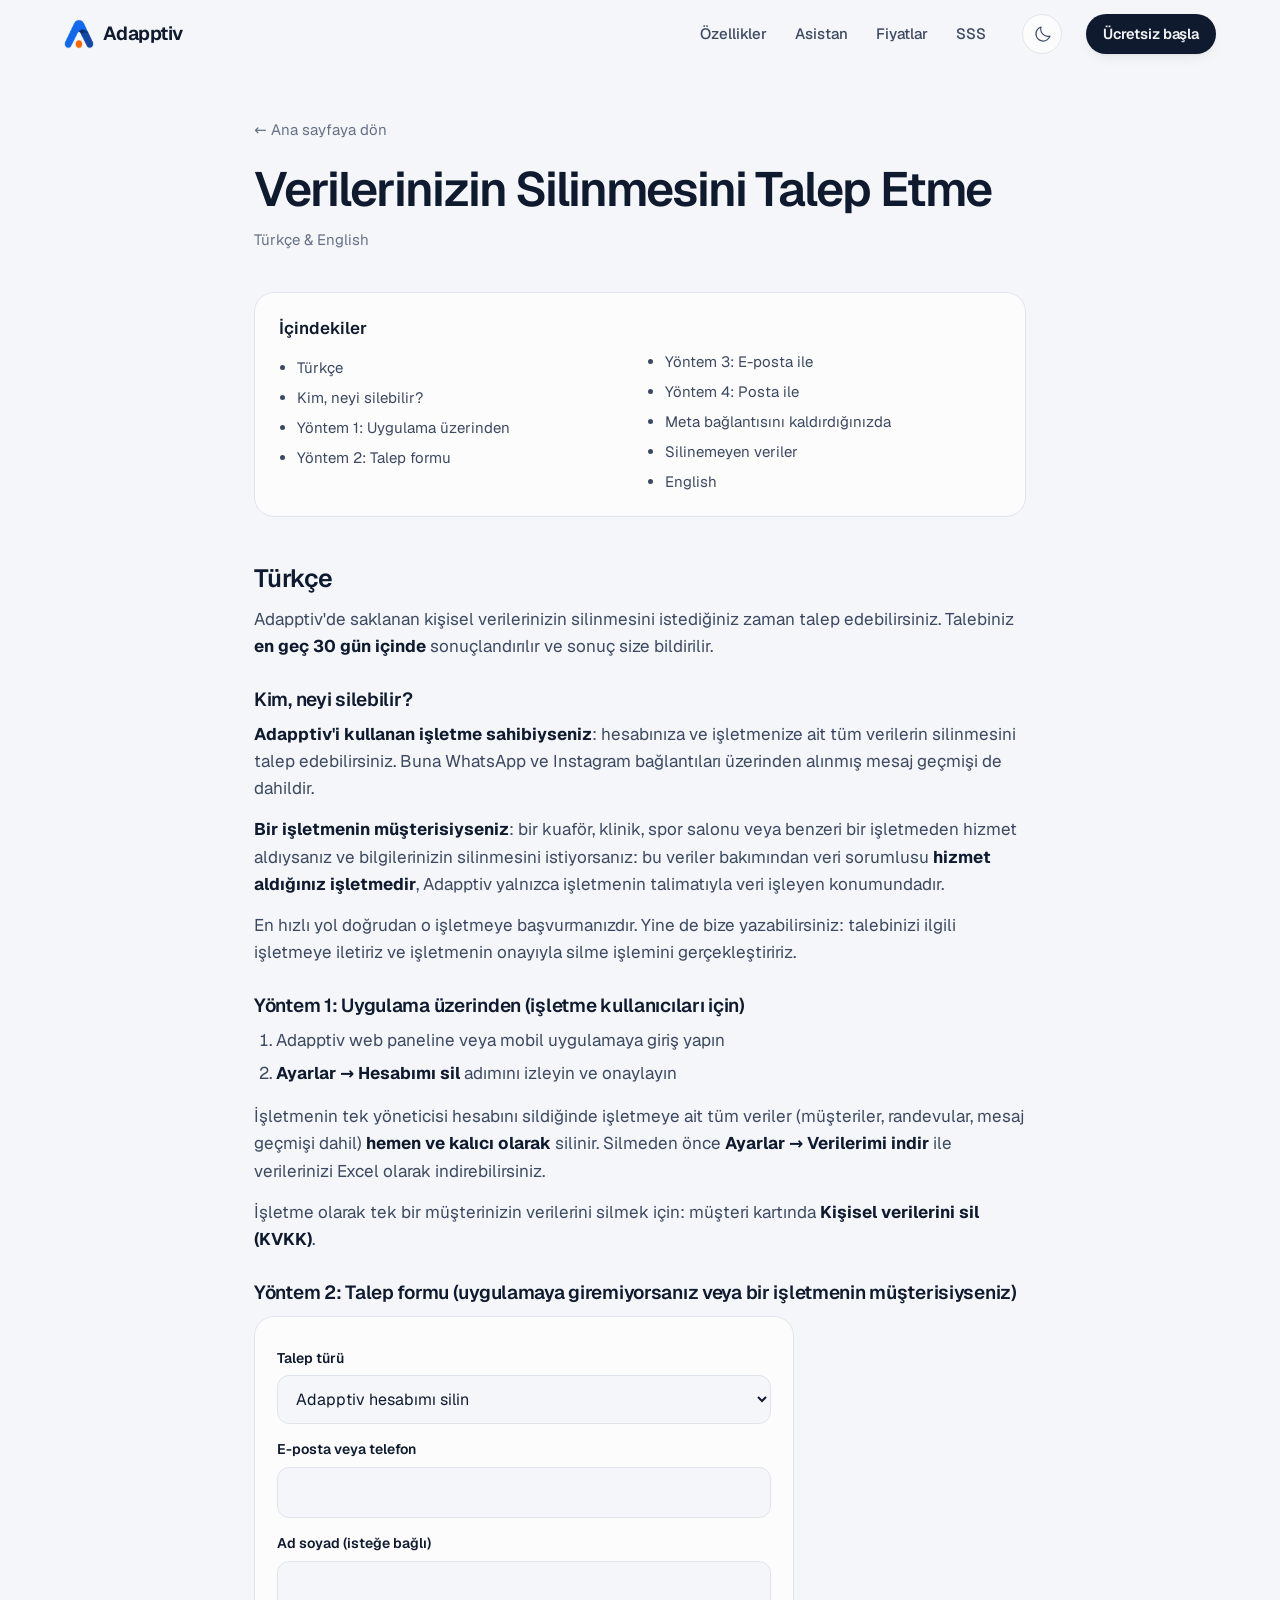
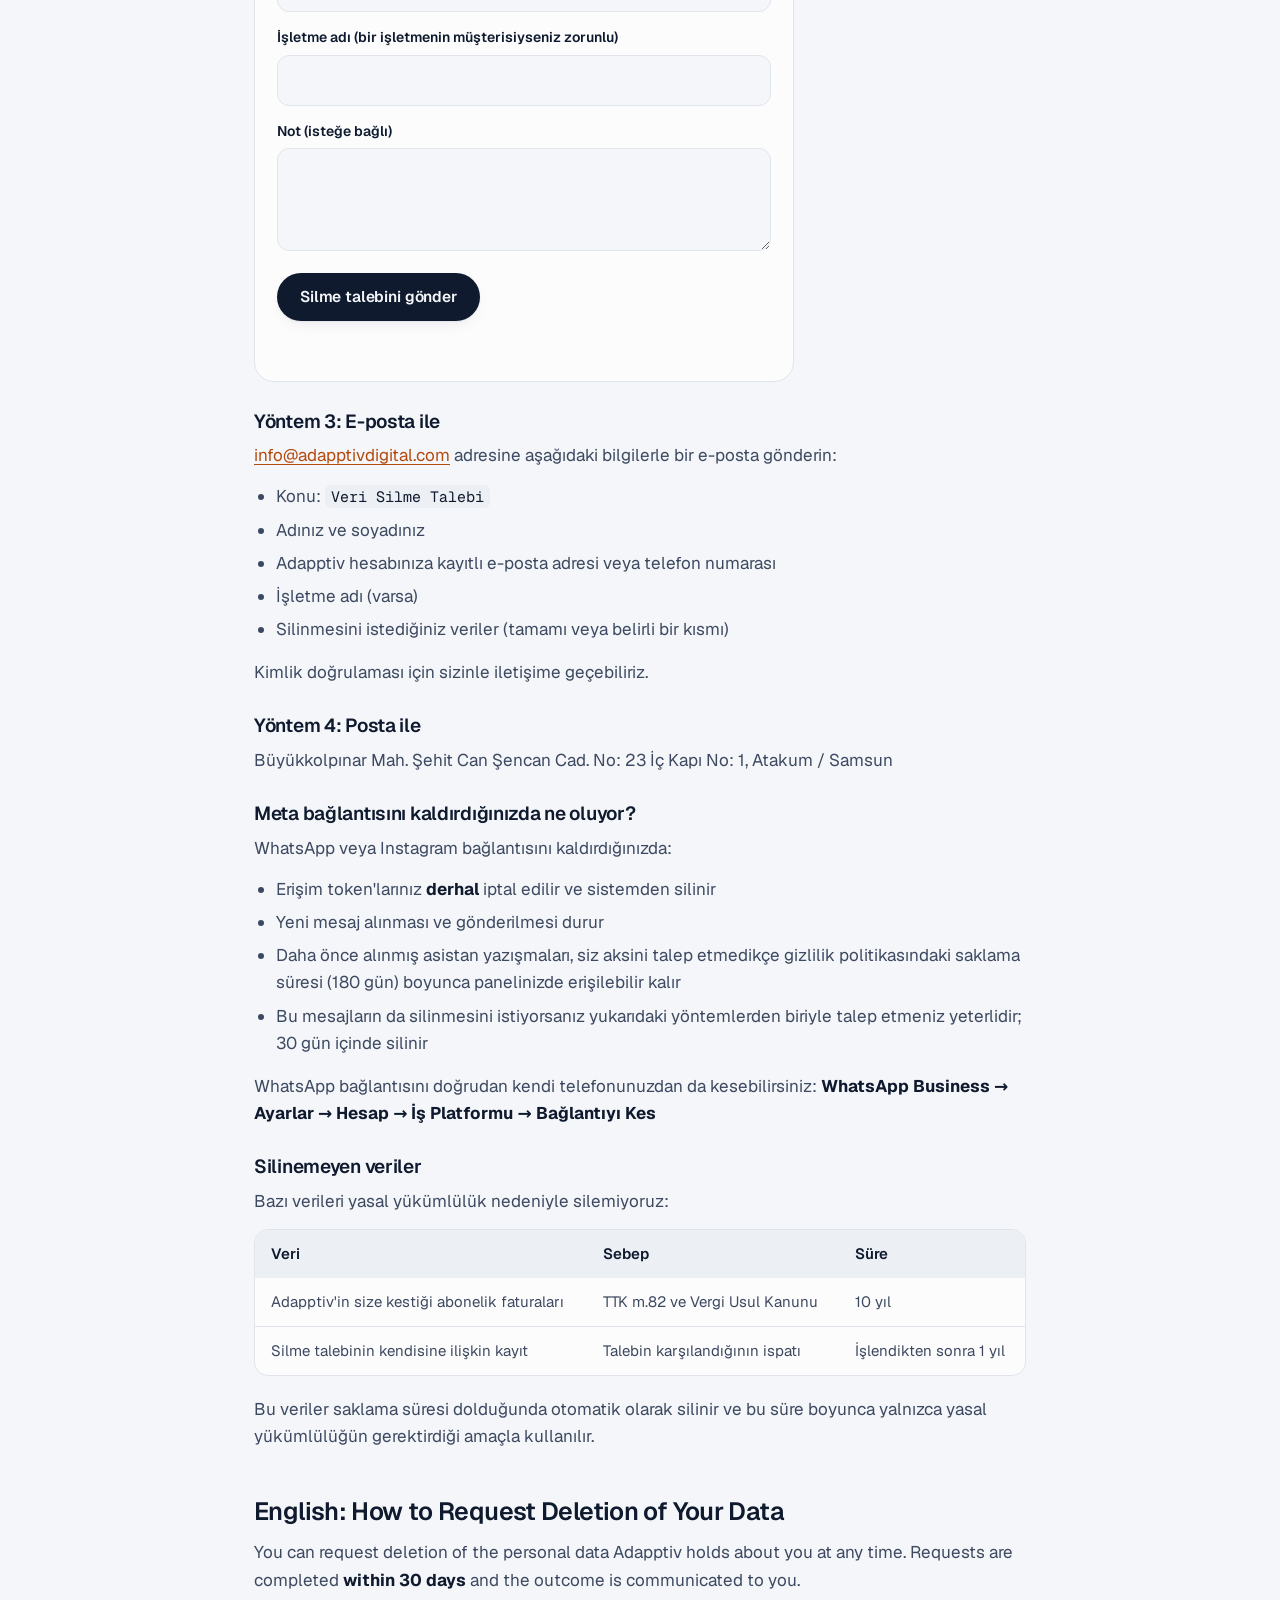
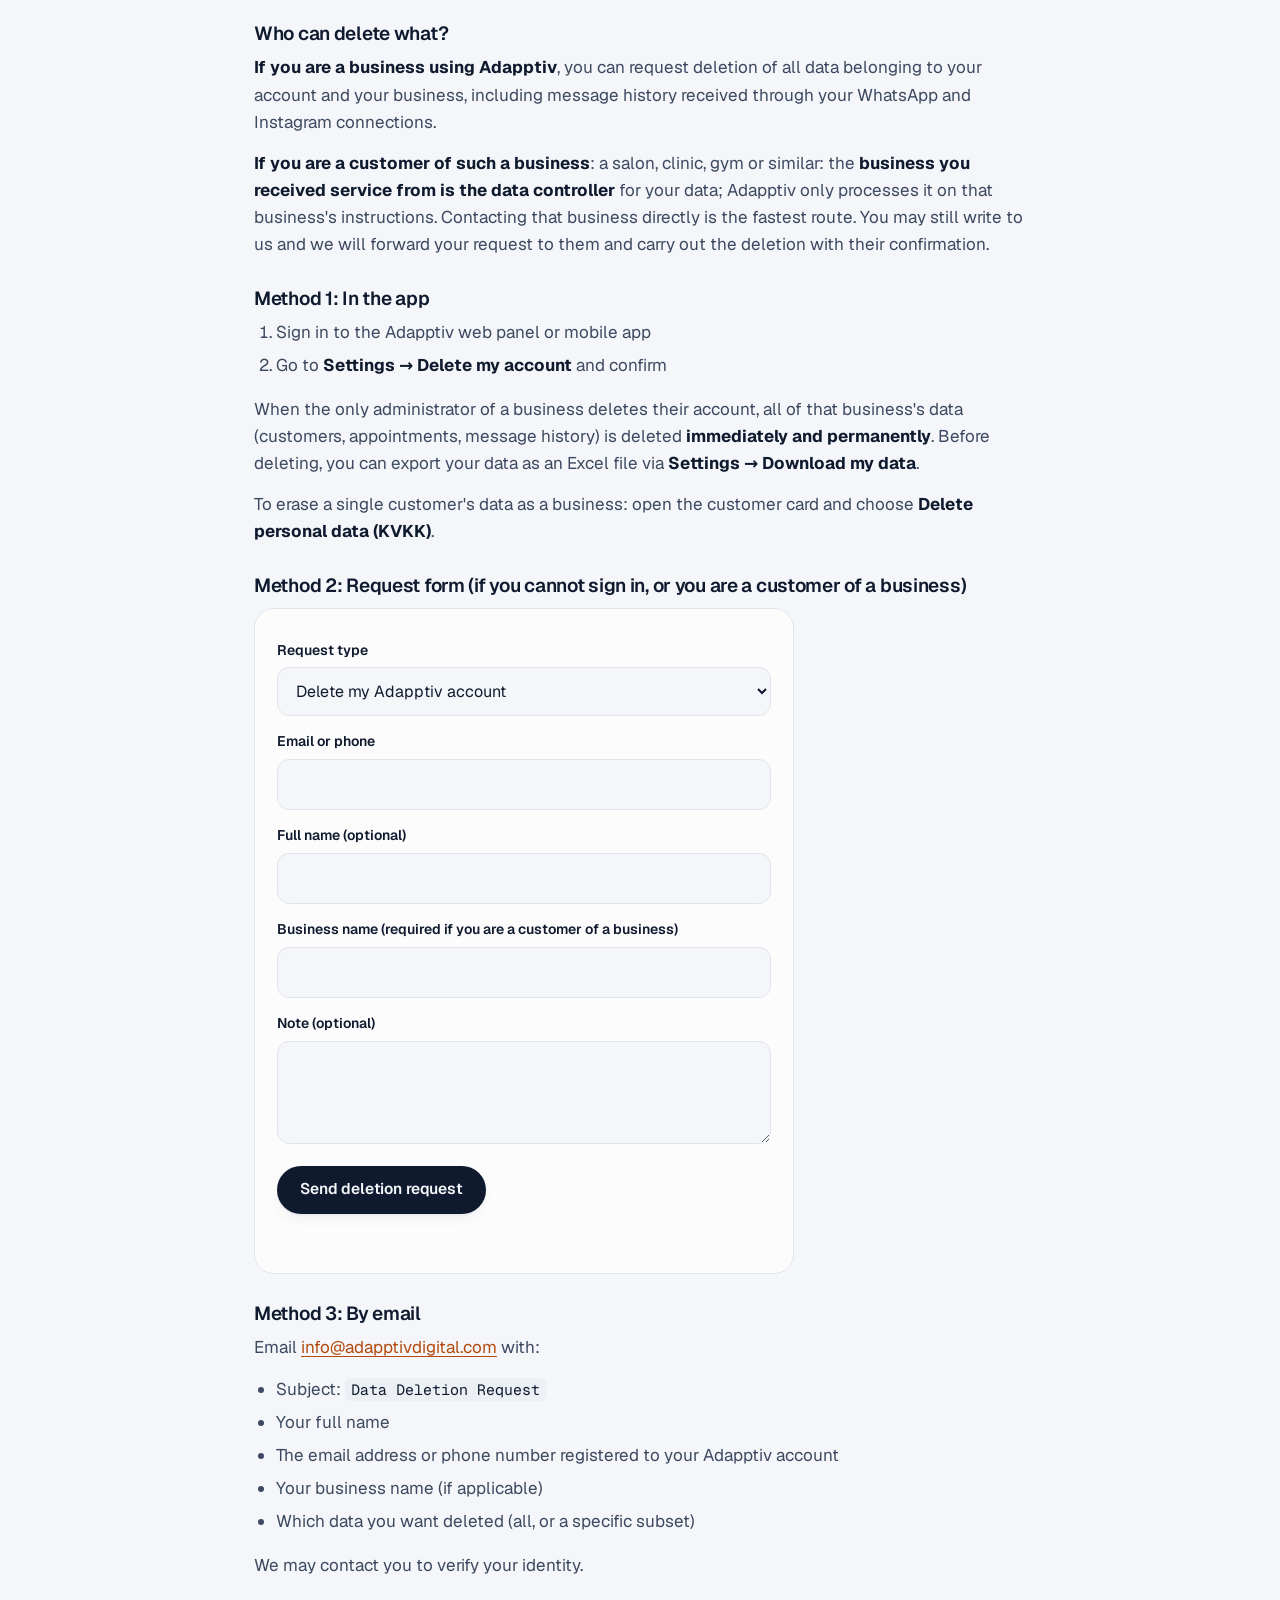
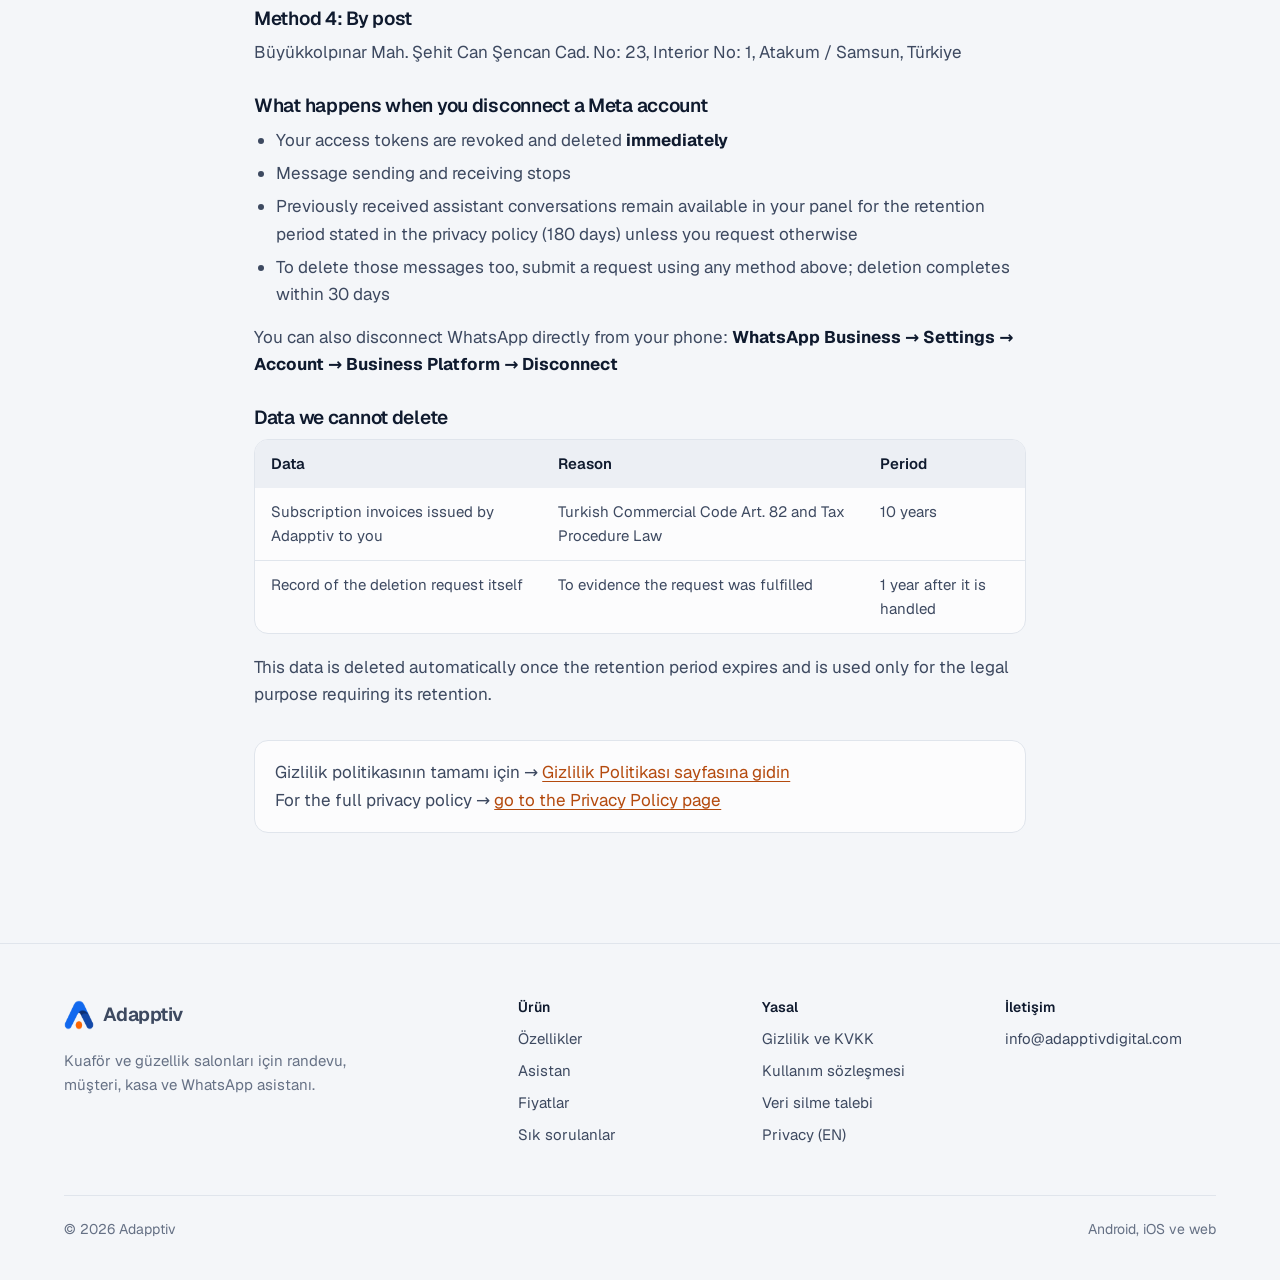
==== commit cefe8495: "Eski siteden bazı bölümler geri alındı" ====
--- a/data-deletion/index.html
+++ b/data-deletion/index.html
@@ -4,6 +4,8 @@
 <head>
   <meta charset="UTF-8" />
   <meta name="viewport" content="width=device-width, initial-scale=1" />
+  <meta name="theme-color" content="#f4f6f9" />
+  <script>try{if(localStorage.getItem('adapptiv-tema')==='koyu')document.documentElement.setAttribute('data-theme','dark')}catch(e){}</script>
   <title>Veri Silme Talebi | Adapptiv</title>
   <meta name="description"
     content="Adapptiv'de saklanan kişisel verilerinizin silinmesini nasıl talep edeceğinizi öğrenin: panel üzerinden, e-posta veya posta yoluyla. / How to request deletion of your Adapptiv data." />
@@ -23,7 +25,8 @@
           <a href="/#fiyat">Fiyatlar</a>
           <a href="/#sss">SSS</a>
       </nav>
-      <a class="btn btn-primary btn-sm" href="/#fiyat">Ücretsiz başla</a>
+      <button class="theme-btn" type="button" aria-pressed="false" aria-label="Koyu temaya geç"><svg class="icon i-moon" aria-hidden="true" focusable="false" xmlns="http://www.w3.org/2000/svg" viewBox="0 0 256 256" fill="currentColor"><path d="M233.54,142.23a8,8,0,0,0-8-2,88.08,88.08,0,0,1-109.8-109.8,8,8,0,0,0-10-10,104.84,104.84,0,0,0-52.91,37A104,104,0,0,0,136,224a103.09,103.09,0,0,0,62.52-20.88,104.84,104.84,0,0,0,37-52.91A8,8,0,0,0,233.54,142.23ZM188.9,190.34A88,88,0,0,1,65.66,67.11a89,89,0,0,1,31.4-26A106,106,0,0,0,96,56,104.11,104.11,0,0,0,200,160a106,106,0,0,0,14.92-1.06A89,89,0,0,1,188.9,190.34Z"/></svg><svg class="icon i-sun" aria-hidden="true" focusable="false" xmlns="http://www.w3.org/2000/svg" viewBox="0 0 256 256" fill="currentColor"><path d="M120,40V16a8,8,0,0,1,16,0V40a8,8,0,0,1-16,0Zm72,88a64,64,0,1,1-64-64A64.07,64.07,0,0,1,192,128Zm-16,0a48,48,0,1,0-48,48A48.05,48.05,0,0,0,176,128ZM58.34,69.66A8,8,0,0,0,69.66,58.34l-16-16A8,8,0,0,0,42.34,53.66Zm0,116.68-16,16a8,8,0,0,0,11.32,11.32l16-16a8,8,0,0,0-11.32-11.32ZM192,72a8,8,0,0,0,5.66-2.34l16-16a8,8,0,0,0-11.32-11.32l-16,16A8,8,0,0,0,192,72Zm5.66,114.34a8,8,0,0,0-11.32,11.32l16,16a8,8,0,0,0,11.32-11.32ZM48,128a8,8,0,0,0-8-8H16a8,8,0,0,0,0,16H40A8,8,0,0,0,48,128Zm80,80a8,8,0,0,0-8,8v24a8,8,0,0,0,16,0V216A8,8,0,0,0,128,208Zm112-88H216a8,8,0,0,0,0,16h24a8,8,0,0,0,0-16Z"/></svg></button>
+      <a class="btn btn-primary btn-sm nav-cta" href="/#fiyat">Ücretsiz başla</a>
       <button class="menu-btn" type="button" aria-expanded="false" aria-label="Menüyü aç" aria-controls="menu-sheet"><svg class="icon" aria-hidden="true" focusable="false" xmlns="http://www.w3.org/2000/svg" viewBox="0 0 256 256" fill="currentColor"><path d="M224,128a8,8,0,0,1-8,8H40a8,8,0,0,1,0-16H216A8,8,0,0,1,224,128ZM40,72H216a8,8,0,0,0,0-16H40a8,8,0,0,0,0,16ZM216,184H40a8,8,0,0,0,0,16H216a8,8,0,0,0,0-16Z"/></svg></button>
     </div>
     <div class="sheet" id="menu-sheet">
--- a/css/site.css
+++ b/css/site.css
@@ -52,27 +52,50 @@
   --r-img: 14px;
   --maxw: 1200px;
   --ease: cubic-bezier(0.16, 1, 0.3, 1);
+  /* modul ikon zeminleri (eski sitedeki renkli kutular) */
+  --t-blue-bg: #eaf1fe;
+  --t-blue: #2c6bf2;
+  --t-lilac-bg: #f1edfd;
+  --t-lilac: #6d4fd8;
+  --t-green-bg: #e6f6ef;
+  --t-green: #1f8a57;
+  --t-amber-bg: #fff5de;
+  --t-amber: #a86b00;
+  --t-pink-bg: #fdecf2;
+  --t-pink: #c93a70;
+  --cursor: #2c6bf2;
   color-scheme: light;
 }
 
-@media (prefers-color-scheme: dark) {
-  :root {
-    --bg: #0b1120;
-    --surface: #111a2b;
-    --surface-2: #172236;
-    --ink: #e9edf5;
-    --ink-2: #b6bfcf;
-    --muted: #8a95a8;
-    --line: #233049;
-    --accent: #ff7d3b;
-    --accent-ink: #ff9a63;
-    --accent-soft: #2a1d18;
-    --navy: #0e1b36;
-    --navy-2: #172a52;
-    --shadow: 0 1px 2px rgb(0 0 0 / 0.3), 0 18px 48px -12px rgb(0 0 0 / 0.55);
-    --shadow-sm: 0 1px 2px rgb(0 0 0 / 0.3), 0 6px 18px -8px rgb(0 0 0 / 0.45);
-    color-scheme: dark;
-  }
+/* Site her zaman acik temayla acilir; koyu tema sag ustteki dugmeyle secilir
+   (secim localStorage'da hatirlanir, bkz. build.cjs THEME_HEAD). */
+:root[data-theme='dark'] {
+  --bg: #0b1120;
+  --surface: #111a2b;
+  --surface-2: #172236;
+  --ink: #e9edf5;
+  --ink-2: #b6bfcf;
+  --muted: #8a95a8;
+  --line: #233049;
+  --accent: #ff7d3b;
+  --accent-ink: #ff9a63;
+  --accent-soft: #2a1d18;
+  --navy: #0e1b36;
+  --navy-2: #172a52;
+  --shadow: 0 1px 2px rgb(0 0 0 / 0.3), 0 18px 48px -12px rgb(0 0 0 / 0.55);
+  --shadow-sm: 0 1px 2px rgb(0 0 0 / 0.3), 0 6px 18px -8px rgb(0 0 0 / 0.45);
+  --t-blue-bg: rgb(76 132 255 / 0.16);
+  --t-blue: #8fb1ff;
+  --t-lilac-bg: rgb(150 120 255 / 0.16);
+  --t-lilac: #bba9ff;
+  --t-green-bg: rgb(60 200 140 / 0.14);
+  --t-green: #74d6a7;
+  --t-amber-bg: rgb(255 190 60 / 0.14);
+  --t-amber: #f3c261;
+  --t-pink-bg: rgb(255 100 160 / 0.14);
+  --t-pink: #ff93bd;
+  --cursor: #8fb1ff;
+  color-scheme: dark;
 }
 
 *,
@@ -309,6 +332,53 @@
   height: 20px;
 }
 
+/* Tema dugmesi: acik temada ay, koyu temada gunes gorunur */
+.theme-btn {
+  width: 40px;
+  height: 40px;
+  flex: none;
+  border: 1px solid var(--line);
+  border-radius: 999px;
+  background: var(--surface);
+  color: var(--ink-2);
+  display: inline-grid;
+  place-items: center;
+  cursor: pointer;
+  transition:
+    color 0.2s,
+    border-color 0.2s,
+    transform 0.4s var(--ease);
+}
+
+.theme-btn:hover {
+  color: var(--ink);
+  border-color: color-mix(in srgb, var(--ink) 25%, var(--line));
+}
+
+.theme-btn:active {
+  transform: scale(0.94);
+}
+
+.theme-btn .icon {
+  grid-area: 1 / 1;
+  width: 19px;
+  height: 19px;
+  transition:
+    opacity 0.3s,
+    transform 0.5s var(--ease);
+}
+
+.theme-btn .i-sun,
+:root[data-theme='dark'] .theme-btn .i-moon {
+  opacity: 0;
+  transform: rotate(-60deg) scale(0.6);
+}
+
+:root[data-theme='dark'] .theme-btn .i-sun {
+  opacity: 1;
+  transform: none;
+}
+
 .sheet {
   display: none;
 }
@@ -319,8 +389,13 @@
     display: none;
   }
 
+  .theme-btn {
+    margin-left: auto;
+  }
+
   .menu-btn {
     display: inline-flex;
+    margin-left: 0;
   }
 
   .sheet {
@@ -364,23 +439,132 @@
 }
 
 /* ---------- Giris (hero) ---------- */
+/* Ekran yuksekligi kadar: menunun altindan sayfa sonuna, icerik ortada */
 .hero {
-  padding: 56px 0 72px;
+  min-height: calc(100vh - 68px);
+  min-height: calc(100svh - 68px);
+  display: flex;
+  align-items: center;
+  padding: clamp(24px, 5vh, 56px) 0 clamp(40px, 8vh, 88px);
   overflow: hidden;
+}
+
+.hero > .wrap {
+  width: 100%;
 }
 
 .hero-grid {
   display: grid;
   grid-template-columns: minmax(0, 5fr) minmax(0, 6fr);
-  gap: 64px;
+  gap: clamp(40px, 5vw, 72px);
   align-items: center;
 }
 
 .hero h1 {
-  font-size: clamp(40px, 4.3vw, 62px);
+  font-size: clamp(38px, min(4.3vw, 7.4vh), 64px);
   letter-spacing: -0.045em;
-  line-height: 1.02;
+  line-height: 1.04;
   font-weight: 620;
+}
+
+.hl-line {
+  display: block;
+}
+
+/* Donen kelime: satir yuksekligi sabit, kelime degisince yazilar kaymaz */
+.hl-word {
+  color: var(--accent);
+  min-height: 1.04em;
+  white-space: nowrap;
+}
+
+.hl-caret {
+  display: inline-block;
+  width: 0.06em;
+  height: 0.82em;
+  margin-left: 0.06em;
+  vertical-align: -0.06em;
+  border-radius: 2px;
+  background: currentColor;
+  animation: caret 1s steps(1) infinite;
+}
+
+@keyframes caret {
+  50% {
+    opacity: 0;
+  }
+}
+
+.sr-only {
+  position: absolute;
+  width: 1px;
+  height: 1px;
+  padding: 0;
+  margin: -1px;
+  overflow: hidden;
+  clip: rect(0 0 0 0);
+  white-space: nowrap;
+  border: 0;
+}
+
+.hero-ticks {
+  margin: 24px 0 0;
+  padding: 0;
+  list-style: none;
+  display: grid;
+  gap: 10px;
+  max-width: 48ch;
+}
+
+.hero-ticks li {
+  display: flex;
+  gap: 10px;
+  align-items: flex-start;
+  font-size: 15.5px;
+  line-height: 1.45;
+  color: var(--ink-2);
+}
+
+.hero-ticks .icon {
+  flex: none;
+  width: 18px;
+  height: 18px;
+  margin-top: 2px;
+  color: var(--accent);
+}
+
+.stores {
+  margin-top: 22px;
+  display: flex;
+  flex-wrap: wrap;
+  gap: 10px;
+}
+
+.store {
+  display: inline-flex;
+  align-items: center;
+  gap: 9px;
+  padding: 7px 15px 7px 12px;
+  border-radius: 12px;
+  background: var(--ink);
+  color: var(--bg);
+  font-size: 15px;
+  font-weight: 600;
+  line-height: 1.1;
+  letter-spacing: -0.01em;
+}
+
+.store .icon {
+  width: 22px;
+  height: 22px;
+}
+
+.store small {
+  display: block;
+  font-size: 10.5px;
+  font-weight: 500;
+  opacity: 0.75;
+  letter-spacing: 0.02em;
 }
 
 .hero h1 em {
@@ -405,14 +589,14 @@
 
 .hero-sub {
   margin-top: 22px;
-  max-width: 34ch;
-  font-size: 19px;
+  max-width: 46ch;
+  font-size: 18px;
   line-height: 1.55;
   color: var(--ink-2);
 }
 
 .hero-cta {
-  margin-top: 32px;
+  margin-top: 28px;
   display: flex;
   flex-wrap: wrap;
   gap: 12px;
@@ -502,6 +686,14 @@
   animation-delay: 0.16s;
 }
 
+.hero-copy > :nth-child(4) {
+  animation-delay: 0.24s;
+}
+
+.hero-copy > :nth-child(5) {
+  animation-delay: 0.32s;
+}
+
 @keyframes rise {
   from {
     opacity: 0;
@@ -514,7 +706,6 @@
 }
 
 .audience {
-  margin-top: 84px;
   padding-top: 26px;
   border-top: 1px solid var(--line);
   display: flex;
@@ -556,15 +747,16 @@
   }
 
   .hero {
-    padding-top: 24px;
+    min-height: 0;
+    padding: 24px 0 96px;
+  }
+
+  .hero h1 {
+    font-size: clamp(38px, 7.4vw, 60px);
   }
 
   .hero-visual {
     margin: 0 4% 0 10%;
-  }
-
-  .audience {
-    margin-top: 96px;
   }
 }
 
@@ -755,11 +947,9 @@
   font-size: 15px;
 }
 
-@media (prefers-color-scheme: light) {
-  .chat-avatar {
-    background: #fdeee4;
-    color: #b44a0e;
-  }
+:root:not([data-theme='dark']) .chat-avatar {
+  background: #fdeee4;
+  color: #b44a0e;
 }
 
 .chat-head strong {
@@ -1144,30 +1334,103 @@
   }
 }
 
+.bento-hint {
+  display: none;
+}
+
 @media (max-width: 640px) {
   .bento {
-    grid-template-columns: 1fr;
-    grid-template-areas: 'takvim' 'online' 'kasa' 'hatirlatma' 'kart';
-  }
-
-  .tile {
-    padding: 24px 22px 0;
+    grid-template-columns: none;
+    grid-template-areas: none;
+    grid-auto-flow: column;
+    grid-auto-columns: 84%;
+    gap: 12px;
+    overflow-x: auto;
+    overscroll-behavior-x: contain;
+    scroll-snap-type: x mandatory;
+    scroll-padding-inline: 24px;
+    margin-inline: -24px;
+    padding: 4px 24px 12px;
+    scrollbar-width: none;
+  }
+
+  .bento::-webkit-scrollbar {
+    display: none;
+  }
+
+  .bento > .tile {
+    grid-area: auto;
+    scroll-snap-align: start;
+    height: 430px;
+    display: flex;
+    flex-direction: column;
+    gap: 0;
+    padding: 22px 20px 0;
+  }
+
+  /* yatay kaydirmada gorunme animasyonu beklenmez */
+  .bento > .tile.reveal {
+    opacity: 1;
+    transform: none;
+  }
+
+  .bento .tile-head {
+    padding-bottom: 0;
+    align-self: auto;
+  }
+
+  .bento .tile p {
+    font-size: 15px;
+  }
+
+  .bento .tile-shot,
+  .bento .t-takvim .tile-shot,
+  .bento .t-kasa .tile-shot,
+  .bento .t-kart .tile-shot {
+    height: auto;
+    flex: 1;
+    margin-top: 20px;
+  }
+
+  .bento .t-takvim .tile-shot img {
+    object-position: 0 50%;
+  }
+
+  .bento .t-online .tile-phone {
+    min-height: 0;
+    height: auto;
+    width: 62%;
+    margin-top: 18px;
   }
 
   .t-hatirlatma {
-    padding-bottom: 22px;
-  }
-
-  .t-takvim .tile-shot {
-    height: 240px;
-  }
-
-  .t-online .tile-phone {
-    height: 380px;
-  }
-
-  .t-kart .tile-shot {
-    height: 240px;
+    padding-bottom: 20px;
+  }
+
+  .bento .reminder {
+    margin-top: auto;
+  }
+
+  .bento-hint {
+    display: flex;
+    justify-content: center;
+    gap: 6px;
+    margin-top: 14px;
+  }
+
+  .bento-hint i {
+    width: 6px;
+    height: 6px;
+    border-radius: 999px;
+    background: var(--line);
+    transition:
+      width 0.3s var(--ease),
+      background 0.3s;
+  }
+
+  .bento-hint i.on {
+    width: 20px;
+    background: var(--accent);
   }
 }
 
@@ -1287,7 +1550,8 @@
   position: absolute;
   top: 23px;
   left: 24px;
-  right: 24px;
+  /* son noktanin ortasinda biter: (sutun genisligi - 24px) */
+  right: calc((100% - 64px) / 3 - 24px);
   height: 1px;
   background: var(--line);
 }
@@ -1314,6 +1578,93 @@
   height: 22px;
 }
 
+/* Bir noktadan digerine giden baglanti; uzerinden turuncu isik akar */
+.steps li:not(:last-child)::after {
+  content: '';
+  position: absolute;
+  top: 22px;
+  left: 56px;
+  right: -24px;
+  height: 3px;
+  border-radius: 999px;
+  background: linear-gradient(90deg, transparent, var(--accent) 65%, #ffd2b5 85%, transparent) no-repeat;
+  background-size: 38% 100%;
+  background-position: -70% 0;
+  filter: drop-shadow(0 0 6px color-mix(in srgb, var(--accent) 70%, transparent));
+  opacity: 0;
+  pointer-events: none;
+}
+
+.steps.is-on li:not(:last-child)::after {
+  animation: step-comet 4.8s linear infinite;
+}
+
+.steps.is-on li:nth-child(2)::after {
+  animation-delay: 1.3s;
+}
+
+.steps.is-on .step-dot {
+  animation: step-glow 4.8s var(--ease) infinite;
+}
+
+.steps.is-on li:nth-child(2) .step-dot {
+  animation-delay: 1.3s;
+}
+
+.steps.is-on li:nth-child(3) .step-dot {
+  animation-delay: 2.6s;
+}
+
+@keyframes step-comet {
+  0% {
+    background-position: -70% 0;
+    opacity: 1;
+  }
+  27% {
+    background-position: 170% 0;
+    opacity: 1;
+  }
+  28%,
+  100% {
+    background-position: 170% 0;
+    opacity: 0;
+  }
+}
+
+@keyframes step-comet-y {
+  0% {
+    background-position: 0 -70%;
+    opacity: 1;
+  }
+  27% {
+    background-position: 0 170%;
+    opacity: 1;
+  }
+  28%,
+  100% {
+    background-position: 0 170%;
+    opacity: 0;
+  }
+}
+
+@keyframes step-glow {
+  0%,
+  100% {
+    border-color: var(--line);
+    box-shadow: 0 0 0 0 transparent;
+  }
+  5%,
+  22% {
+    border-color: var(--accent);
+    background: var(--accent-soft);
+    box-shadow: 0 0 0 7px color-mix(in srgb, var(--accent) 14%, transparent);
+  }
+  40% {
+    border-color: var(--line);
+    box-shadow: 0 0 0 0 transparent;
+  }
+}
+
 .steps h3 {
   font-size: 21px;
   letter-spacing: -0.025em;
@@ -1343,6 +1694,22 @@
 
   .steps li {
     padding-left: 70px;
+  }
+
+  .steps li:not(:last-child)::after {
+    top: 56px;
+    bottom: -20px;
+    left: 22px;
+    right: auto;
+    width: 3px;
+    height: auto;
+    background: linear-gradient(180deg, transparent, var(--accent) 65%, #ffd2b5 85%, transparent) no-repeat;
+    background-size: 100% 38%;
+    background-position: 0 -70%;
+  }
+
+  .steps.is-on li:not(:last-child)::after {
+    animation-name: step-comet-y;
   }
 
   .step-dot {
@@ -2026,10 +2393,656 @@
   font-weight: 600;
 }
 
-@media (prefers-color-scheme: dark) {
-  .deletion-msg.ok {
-    color: #7fd4a6;
-  }
+:root[data-theme='dark'] .deletion-msg.ok {
+  color: #7fd4a6;
+}
+
+/* ---------- Ortak: ortali baslik, kisa bolum ---------- */
+.section-head.center {
+  margin-inline: auto;
+  text-align: center;
+  max-width: 720px;
+}
+
+.section-head.center p {
+  margin-inline: auto;
+}
+
+.section-tight {
+  padding: 64px 0 96px;
+}
+
+/* ---------- Moduller (eski sitedeki kutular) ---------- */
+.mods {
+  display: grid;
+  grid-template-columns: repeat(3, minmax(0, 1fr));
+  gap: 18px;
+}
+
+.mod {
+  position: relative;
+  display: flex;
+  flex-direction: column;
+  padding: 28px;
+  border-radius: var(--r-card);
+  background: var(--surface);
+  border: 1px solid var(--line);
+  text-decoration: none;
+  color: var(--ink);
+}
+
+.mod-ico {
+  width: 50px;
+  height: 50px;
+  border-radius: 15px;
+  display: grid;
+  place-items: center;
+  margin-bottom: 20px;
+}
+
+.mod-ico .icon {
+  width: 25px;
+  height: 25px;
+}
+
+.t-blue {
+  background: var(--t-blue-bg);
+  color: var(--t-blue);
+}
+
+.t-lilac {
+  background: var(--t-lilac-bg);
+  color: var(--t-lilac);
+}
+
+.t-green {
+  background: var(--t-green-bg);
+  color: var(--t-green);
+}
+
+.t-amber {
+  background: var(--t-amber-bg);
+  color: var(--t-amber);
+}
+
+.t-pink {
+  background: var(--t-pink-bg);
+  color: var(--t-pink);
+}
+
+.mod h3 {
+  font-size: 21px;
+  letter-spacing: -0.025em;
+}
+
+.mod p {
+  margin-top: 10px;
+  color: var(--ink-2);
+  font-size: 15.5px;
+  line-height: 1.55;
+}
+
+.mod-more {
+  margin-top: auto;
+  padding-top: 20px;
+  display: inline-flex;
+  align-items: center;
+  gap: 6px;
+  font-size: 14.5px;
+  font-weight: 600;
+  color: var(--accent-ink);
+}
+
+.mod-more .icon {
+  width: 16px;
+  height: 16px;
+  transition: transform 0.3s var(--ease);
+}
+
+.mod:hover .mod-more .icon {
+  transform: translateX(4px);
+}
+
+.mod-featured {
+  background: var(--navy);
+  border-color: color-mix(in srgb, var(--accent) 30%, var(--navy));
+  color: var(--on-navy);
+}
+
+.mod-featured p {
+  color: var(--on-navy-2);
+}
+
+.mod-featured .mod-ico {
+  background: rgb(116 214 167 / 0.16);
+  color: #8fe0b6;
+}
+
+.mod-featured .mod-more {
+  color: #ffb98f;
+}
+
+.mod-badge {
+  position: absolute;
+  top: 22px;
+  right: 22px;
+  padding: 5px 11px;
+  border-radius: 999px;
+  background: var(--accent);
+  color: #fff;
+  font-size: 12.5px;
+  font-weight: 600;
+}
+
+.mod-stat {
+  align-self: flex-start;
+  margin-top: 16px;
+  padding: 6px 12px;
+  border-radius: 999px;
+  background: rgb(255 255 255 / 0.08);
+  border: 1px solid rgb(255 255 255 / 0.12);
+  font-size: 13px;
+  color: var(--on-navy);
+}
+
+/* ---------- Faydalar (4 kutu) ---------- */
+.perks {
+  display: grid;
+  grid-template-columns: repeat(4, minmax(0, 1fr));
+  gap: 16px;
+}
+
+.perk {
+  position: relative;
+  padding: 26px 24px;
+  border-radius: var(--r-card);
+  background: var(--surface);
+  border: 1px solid var(--line);
+}
+
+.perk .mod-ico {
+  width: 46px;
+  height: 46px;
+  border-radius: 14px;
+  margin-bottom: 18px;
+}
+
+.perk h3 {
+  font-size: 18.5px;
+  letter-spacing: -0.02em;
+}
+
+.perk p {
+  margin-top: 8px;
+  color: var(--ink-2);
+  font-size: 15px;
+  line-height: 1.55;
+}
+
+@media (max-width: 960px) {
+  .mods,
+  .perks {
+    grid-template-columns: repeat(2, minmax(0, 1fr));
+  }
+}
+
+@media (max-width: 600px) {
+  .mods,
+  .perks {
+    grid-template-columns: 1fr;
+    gap: 12px;
+  }
+
+  .mod {
+    padding: 24px 22px;
+  }
+
+  .perk {
+    display: grid;
+    grid-template-columns: 46px minmax(0, 1fr);
+    column-gap: 16px;
+    padding: 20px;
+  }
+
+  .perk .mod-ico {
+    grid-row: span 2;
+    margin-bottom: 0;
+  }
+
+  .section-tight {
+    padding: 40px 0 72px;
+  }
+}
+
+/* ---------- Odaklanma: bir kutuya gelince digerleri bulaniklasir (eski siteden) ---------- */
+.focus-grid .focus-card.is-settled {
+  transition:
+    transform 0.22s ease,
+    box-shadow 0.22s ease,
+    filter 0.4s ease,
+    opacity 0.4s ease;
+}
+
+@media (hover: hover) and (pointer: fine) {
+  .focus-grid:hover .focus-card {
+    filter: blur(3px) grayscale(55%);
+    opacity: 0.5;
+  }
+
+  .focus-grid:hover .focus-card:hover {
+    filter: none;
+    opacity: 1;
+    transform: translateY(-6px) scale(1.02);
+    z-index: 2;
+    box-shadow: var(--shadow);
+  }
+
+  .focus-grid:hover .mod-featured:hover {
+    box-shadow: 0 22px 44px -14px rgb(19 40 79 / 0.55);
+  }
+}
+
+/* ---------- Asistan: iki ozet kutusu ---------- */
+.as-cards {
+  margin-top: 34px;
+  display: grid;
+  grid-template-columns: repeat(2, minmax(0, 1fr));
+  gap: 12px;
+}
+
+.as-card {
+  padding: 18px 18px 20px;
+  border-radius: 18px;
+  background: rgb(255 255 255 / 0.06);
+  border: 1px solid rgb(255 255 255 / 0.1);
+}
+
+.as-ico {
+  width: 38px;
+  height: 38px;
+  border-radius: 12px;
+  display: grid;
+  place-items: center;
+  margin-bottom: 14px;
+  background: rgb(116 214 167 / 0.15);
+  color: #8fe0b6;
+}
+
+.as-ico .icon {
+  width: 20px;
+  height: 20px;
+}
+
+.as-ico-warm {
+  background: rgb(255 125 59 / 0.16);
+  color: #ffb98f;
+}
+
+.as-card strong {
+  display: block;
+  font-size: 18px;
+  font-weight: 600;
+  letter-spacing: -0.02em;
+  font-variant-numeric: tabular-nums;
+}
+
+.as-card p {
+  margin-top: 6px;
+  font-size: 14.5px;
+  line-height: 1.5;
+  color: var(--on-navy-2);
+}
+
+@media (max-width: 420px) {
+  .as-cards {
+    grid-template-columns: 1fr;
+  }
+}
+
+/* ---------- Entegrasyon: kanallar merkeze akar ---------- */
+.hub {
+  position: relative;
+  display: grid;
+  grid-template-columns: minmax(0, 1fr) 240px minmax(0, 1fr);
+  column-gap: 64px;
+  align-items: center;
+}
+
+.hub-side {
+  position: relative;
+  z-index: 1;
+  display: grid;
+  gap: 18px;
+}
+
+.node {
+  display: flex;
+  gap: 16px;
+  align-items: flex-start;
+  padding: 22px;
+  border-radius: var(--r-card);
+  background: var(--surface);
+  border: 1px solid var(--line);
+  transition:
+    transform 0.4s var(--ease),
+    box-shadow 0.4s var(--ease);
+}
+
+.node:hover {
+  transform: translateY(-3px);
+  box-shadow: var(--shadow);
+}
+
+/* sol taraftaki kutular aynali: ikon merkeze bakar */
+.hub-side:not(.hub-side-right) .node {
+  flex-direction: row-reverse;
+  text-align: right;
+}
+
+.node-ico {
+  flex: none;
+  width: 48px;
+  height: 48px;
+  border-radius: 15px;
+  display: grid;
+  place-items: center;
+}
+
+.node-ico .icon {
+  width: 25px;
+  height: 25px;
+}
+
+.n-wa {
+  background: var(--t-green-bg);
+  color: var(--t-green);
+}
+
+.n-ig {
+  background: var(--t-pink-bg);
+  color: var(--t-pink);
+}
+
+.n-meta {
+  background: var(--t-blue-bg);
+  color: var(--t-blue);
+}
+
+.n-dev {
+  background: var(--accent-soft);
+  color: var(--accent-ink);
+}
+
+.node h3 {
+  font-size: 18.5px;
+  letter-spacing: -0.02em;
+}
+
+.node p {
+  margin-top: 6px;
+  font-size: 15px;
+  line-height: 1.5;
+  color: var(--ink-2);
+}
+
+.hub-core {
+  position: relative;
+  z-index: 2;
+  width: 240px;
+  aspect-ratio: 1;
+  display: grid;
+  place-items: center;
+}
+
+.hub-core::before {
+  content: '';
+  position: absolute;
+  inset: 4px;
+  border-radius: 50%;
+  border: 1px dashed color-mix(in srgb, var(--ink) 18%, transparent);
+}
+
+.hub-ring {
+  position: absolute;
+  inset: 52px;
+  border-radius: 50%;
+  border: 2px solid var(--accent);
+  opacity: 0;
+}
+
+.hub.is-in .hub-ring {
+  animation: hub-pulse 3.2s cubic-bezier(0.2, 0.7, 0.3, 1) infinite;
+}
+
+.hub.is-in .hub-ring-2 {
+  animation-delay: 1.6s;
+}
+
+@keyframes hub-pulse {
+  0% {
+    transform: scale(0.8);
+    opacity: 0.7;
+  }
+  100% {
+    transform: scale(2.05);
+    opacity: 0;
+  }
+}
+
+.hub-mark {
+  position: relative;
+  width: 112px;
+  height: 112px;
+  border-radius: 50%;
+  display: grid;
+  place-items: center;
+  background: var(--surface);
+  border: 1px solid var(--line);
+  box-shadow:
+    0 0 0 10px color-mix(in srgb, var(--accent) 8%, transparent),
+    var(--shadow);
+}
+
+.hub-mark img {
+  width: 56px;
+  height: 56px;
+}
+
+/* Kutulardan merkeze kavisli kablolar (site.js cizer) */
+.hub-wires {
+  position: absolute;
+  inset: 0;
+  width: 100%;
+  height: 100%;
+  overflow: visible;
+  pointer-events: none;
+  z-index: 0;
+}
+
+.wire {
+  fill: none;
+  stroke: color-mix(in srgb, var(--ink) 14%, transparent);
+  stroke-width: 1.5;
+}
+
+.wire-glow {
+  fill: none;
+  stroke: var(--accent);
+  stroke-width: 2.5;
+  stroke-linecap: round;
+  stroke-dasharray: 16 100;
+  stroke-dashoffset: 16;
+  filter: drop-shadow(0 0 4px color-mix(in srgb, var(--accent) 80%, transparent));
+}
+
+.hub.is-in .wire-glow {
+  animation: wire-run 3.6s linear infinite;
+}
+
+@keyframes wire-run {
+  0% {
+    stroke-dashoffset: 16;
+  }
+  55%,
+  100% {
+    stroke-dashoffset: -100;
+  }
+}
+
+@media (max-width: 960px) {
+  .hub {
+    column-gap: 32px;
+    grid-template-columns: minmax(0, 1fr) 180px minmax(0, 1fr);
+  }
+
+  .hub-core {
+    width: 180px;
+  }
+
+  .hub-ring {
+    inset: 38px;
+  }
+
+  .hub-mark {
+    width: 92px;
+    height: 92px;
+  }
+
+  .hub-mark img {
+    width: 46px;
+    height: 46px;
+  }
+}
+
+@media (max-width: 760px) {
+  .hub {
+    grid-template-columns: 1fr;
+    row-gap: 12px;
+  }
+
+  .hub-side {
+    gap: 12px;
+  }
+
+  .hub-side:not(.hub-side-right) .node {
+    flex-direction: row;
+    text-align: left;
+  }
+
+  .hub-core {
+    order: -1;
+    width: 150px;
+    justify-self: center;
+    margin-bottom: 8px;
+  }
+
+  .hub-ring {
+    inset: 34px;
+  }
+
+  .hub-mark {
+    width: 80px;
+    height: 80px;
+  }
+
+  .hub-mark img {
+    width: 40px;
+    height: 40px;
+  }
+
+  .hub-wires {
+    display: none;
+  }
+
+  .node {
+    padding: 18px;
+  }
+}
+
+/* ---------- Ozel imlec: hedef kilidi (eski siteden, aynen) ---------- */
+body.custom-cursor,
+body.custom-cursor a,
+body.custom-cursor button,
+body.custom-cursor summary,
+body.custom-cursor .focus-card {
+  cursor: none;
+}
+
+.tcursor {
+  position: fixed;
+  pointer-events: none;
+  z-index: 9999;
+  opacity: 0;
+  transition:
+    opacity 0.2s ease,
+    left 0.2s cubic-bezier(0.2, 0.9, 0.3, 1.2),
+    top 0.2s cubic-bezier(0.2, 0.9, 0.3, 1.2),
+    width 0.2s cubic-bezier(0.2, 0.9, 0.3, 1.2),
+    height 0.2s cubic-bezier(0.2, 0.9, 0.3, 1.2);
+}
+
+.tcursor.show {
+  opacity: 1;
+}
+
+.tcursor.spin {
+  animation: tcursor-spin 2.2s linear infinite;
+}
+
+@keyframes tcursor-spin {
+  from {
+    transform: rotate(0);
+  }
+  to {
+    transform: rotate(360deg);
+  }
+}
+
+.tcorner {
+  position: absolute;
+  width: 12px;
+  height: 12px;
+  border: 0 solid var(--cursor);
+  transition:
+    width 0.2s ease,
+    height 0.2s ease;
+}
+
+.tcursor.spin .tcorner {
+  width: 8px;
+  height: 8px;
+}
+
+.tcorner.tl {
+  top: 0;
+  left: 0;
+  border-top-width: 2px;
+  border-left-width: 2px;
+  border-top-left-radius: 3px;
+}
+
+.tcorner.tr {
+  top: 0;
+  right: 0;
+  border-top-width: 2px;
+  border-right-width: 2px;
+  border-top-right-radius: 3px;
+}
+
+.tcorner.bl {
+  bottom: 0;
+  left: 0;
+  border-bottom-width: 2px;
+  border-left-width: 2px;
+  border-bottom-left-radius: 3px;
+}
+
+.tcorner.br {
+  bottom: 0;
+  right: 0;
+  border-bottom-width: 2px;
+  border-right-width: 2px;
+  border-bottom-right-radius: 3px;
 }
 
 /* ---------- Azaltilmis hareket ---------- */
@@ -2061,4 +3074,17 @@
   .hero h1 em::after {
     transform: scaleX(1);
   }
-}
+
+  .hl-caret,
+  .steps.is-on li::after,
+  .steps.is-on .step-dot,
+  .hub-ring,
+  .wire-glow,
+  .tcursor.spin {
+    animation: none !important;
+  }
+
+  .focus-grid .focus-card {
+    transition: none;
+  }
+}
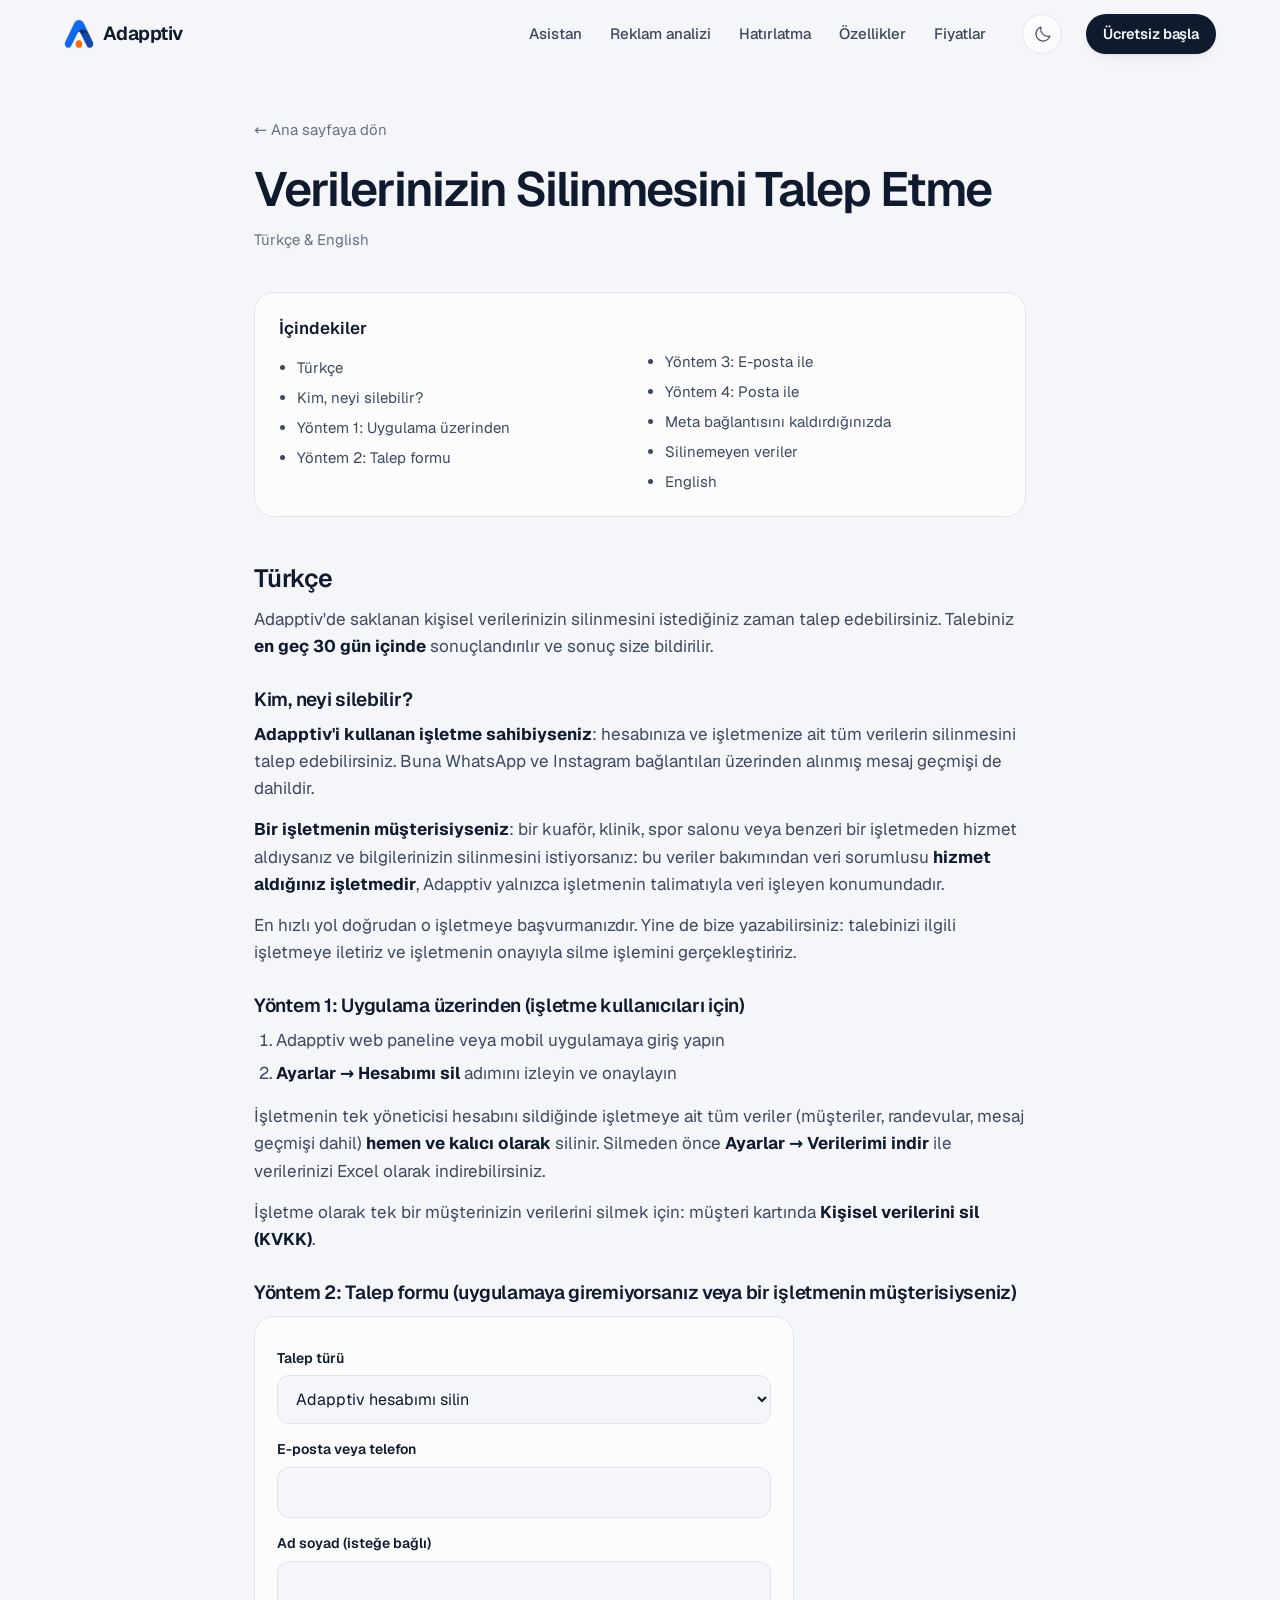
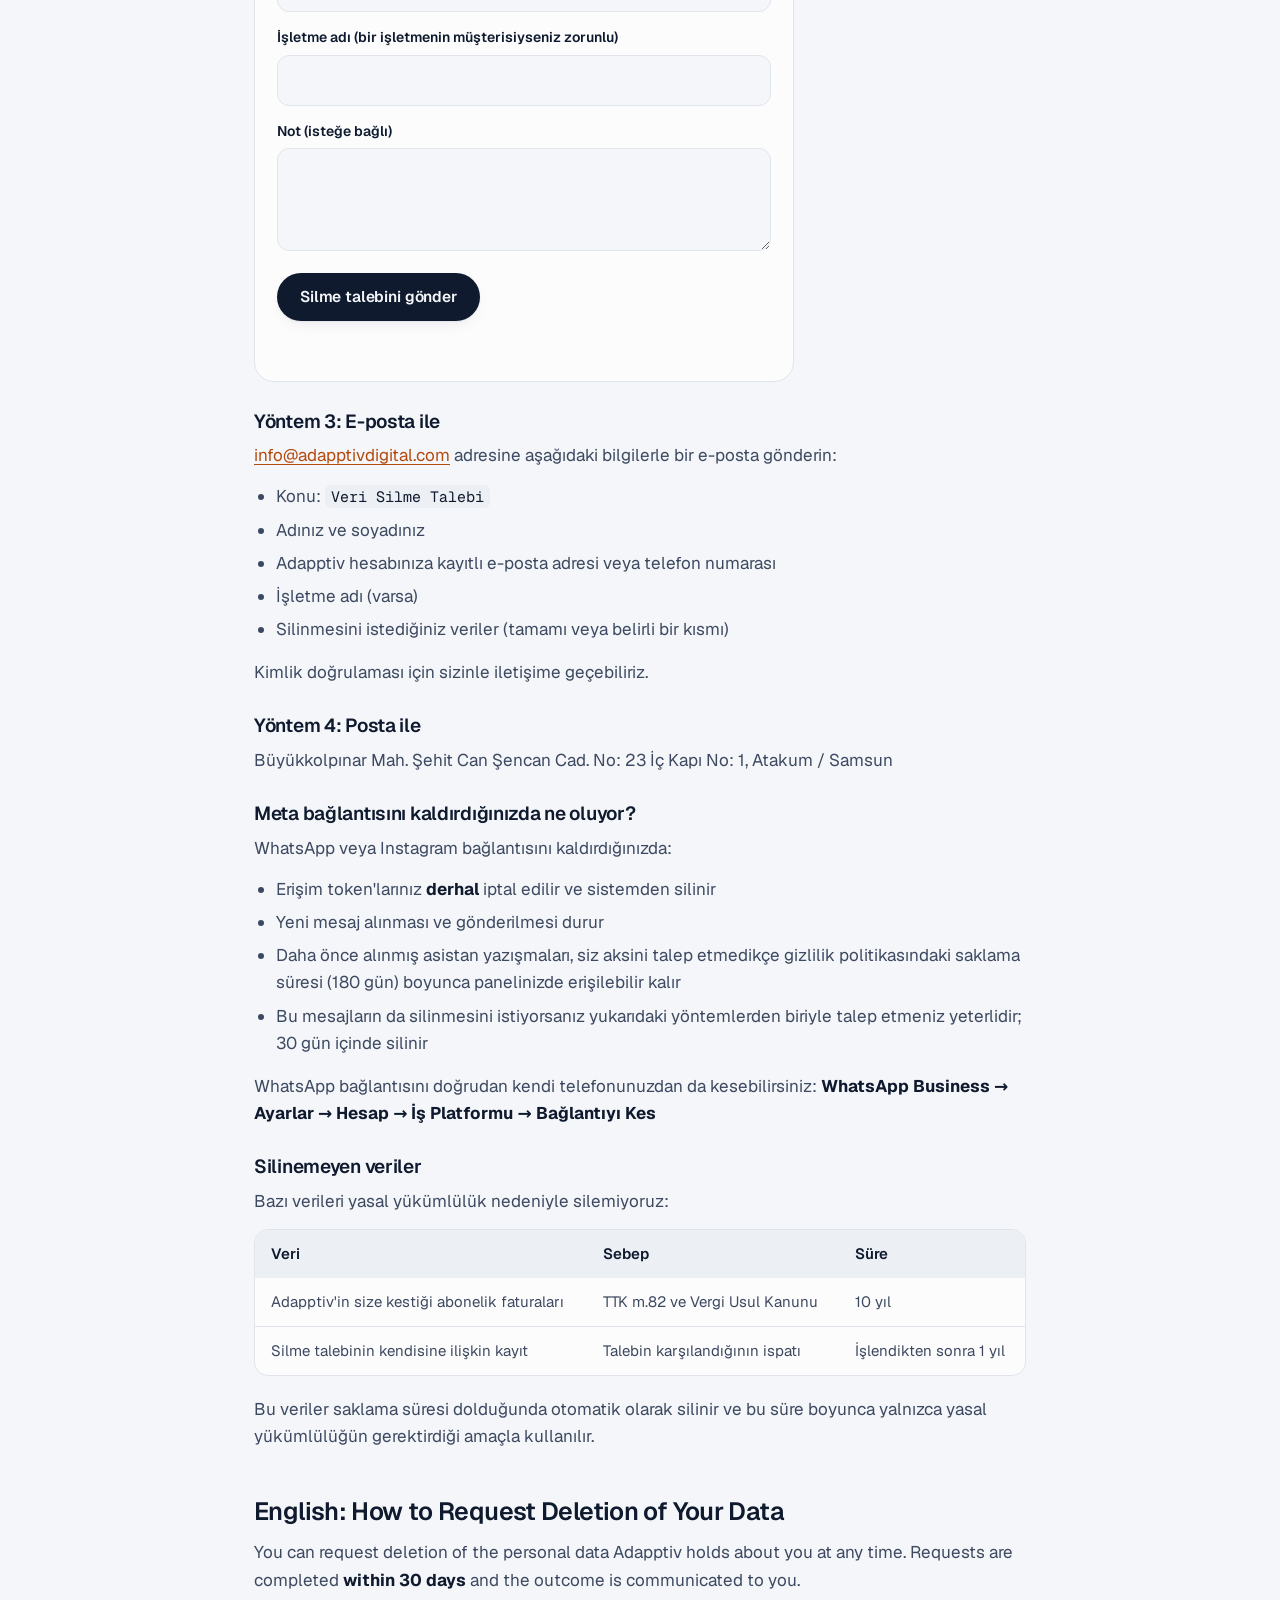
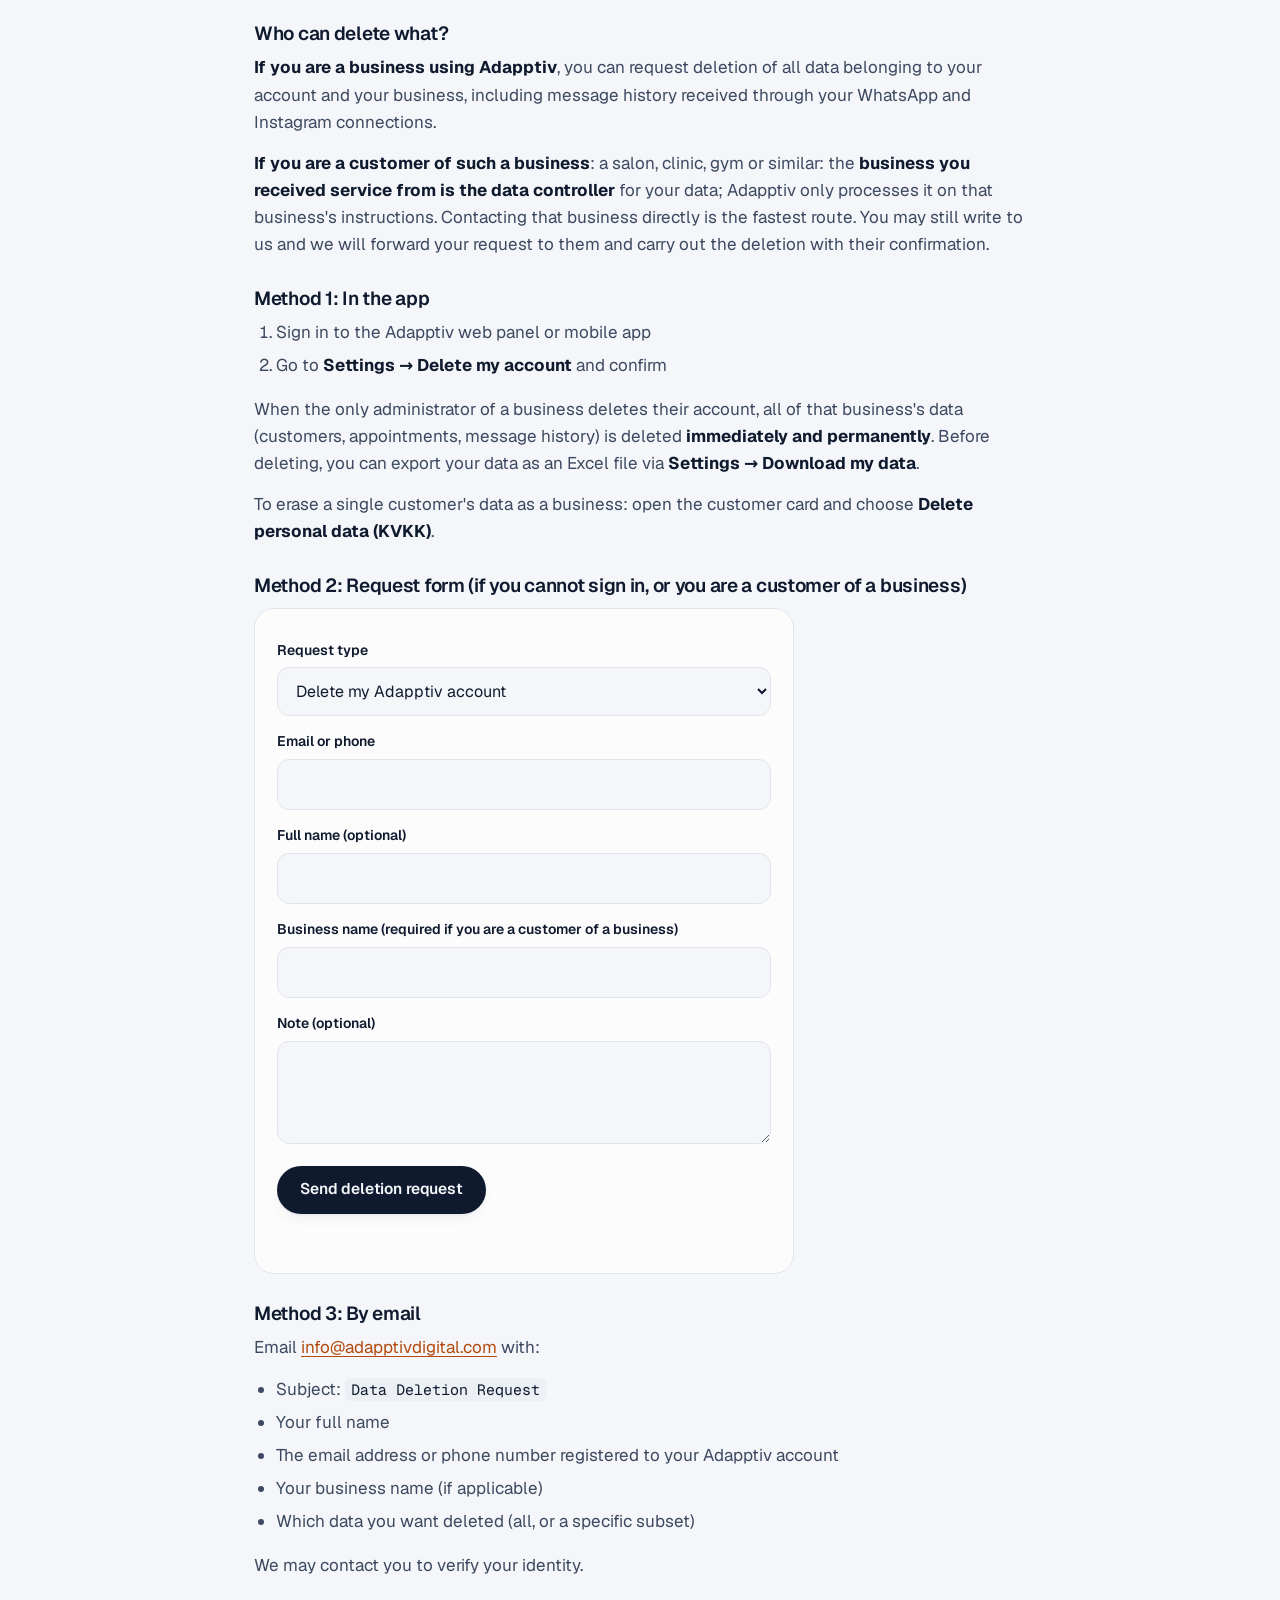
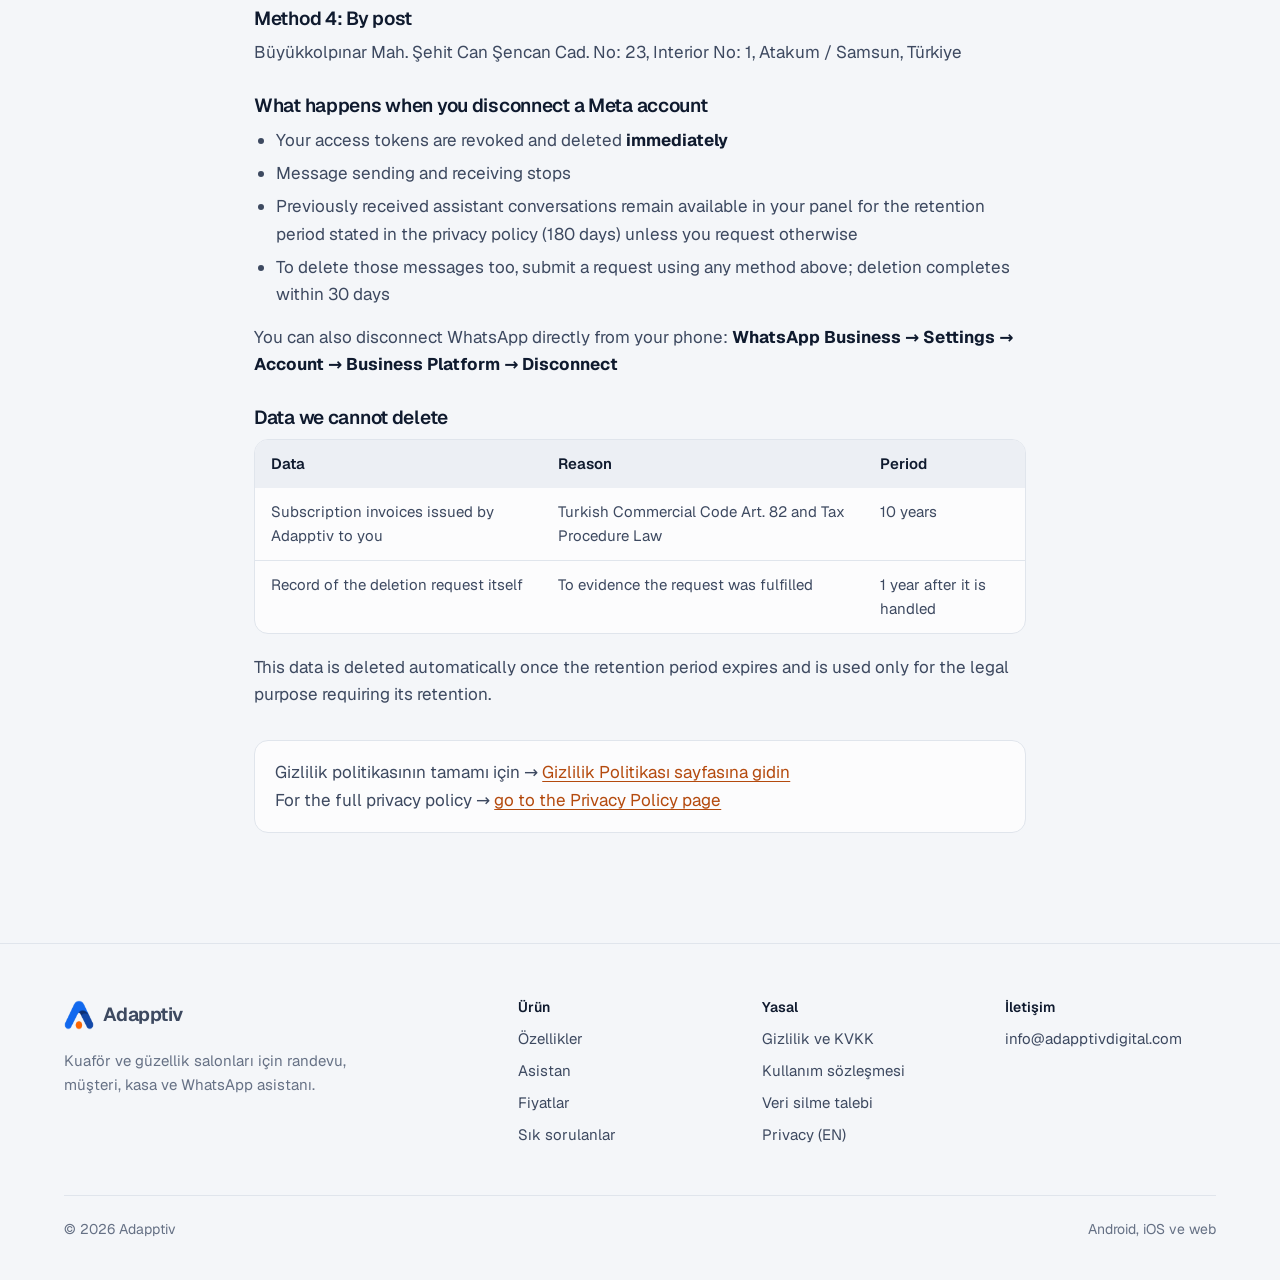
==== commit 421c0b28: "Asistan, reklam analizi ve hatırlatma öne çıkarıldı Ekran görüntüleri yenilendi; test adları ve tele" ====
--- a/data-deletion/index.html
+++ b/data-deletion/index.html
@@ -20,10 +20,11 @@
     <div class="wrap nav-in">
       <a class="brand" href="/" aria-label="Adapptiv ana sayfa"><img src="/assets/logo-mark.png" alt="" width="30" height="30" />Adapptiv</a>
       <nav class="nav-links" aria-label="Ana menü">
+          <a href="/#chatbot">Asistan</a>
+          <a href="/#reklam">Reklam analizi</a>
+          <a href="/#hatirlatma">Hatırlatma</a>
           <a href="/#ozellikler">Özellikler</a>
-          <a href="/#chatbot">Asistan</a>
           <a href="/#fiyat">Fiyatlar</a>
-          <a href="/#sss">SSS</a>
       </nav>
       <button class="theme-btn" type="button" aria-pressed="false" aria-label="Koyu temaya geç"><svg class="icon i-moon" aria-hidden="true" focusable="false" xmlns="http://www.w3.org/2000/svg" viewBox="0 0 256 256" fill="currentColor"><path d="M233.54,142.23a8,8,0,0,0-8-2,88.08,88.08,0,0,1-109.8-109.8,8,8,0,0,0-10-10,104.84,104.84,0,0,0-52.91,37A104,104,0,0,0,136,224a103.09,103.09,0,0,0,62.52-20.88,104.84,104.84,0,0,0,37-52.91A8,8,0,0,0,233.54,142.23ZM188.9,190.34A88,88,0,0,1,65.66,67.11a89,89,0,0,1,31.4-26A106,106,0,0,0,96,56,104.11,104.11,0,0,0,200,160a106,106,0,0,0,14.92-1.06A89,89,0,0,1,188.9,190.34Z"/></svg><svg class="icon i-sun" aria-hidden="true" focusable="false" xmlns="http://www.w3.org/2000/svg" viewBox="0 0 256 256" fill="currentColor"><path d="M120,40V16a8,8,0,0,1,16,0V40a8,8,0,0,1-16,0Zm72,88a64,64,0,1,1-64-64A64.07,64.07,0,0,1,192,128Zm-16,0a48,48,0,1,0-48,48A48.05,48.05,0,0,0,176,128ZM58.34,69.66A8,8,0,0,0,69.66,58.34l-16-16A8,8,0,0,0,42.34,53.66Zm0,116.68-16,16a8,8,0,0,0,11.32,11.32l16-16a8,8,0,0,0-11.32-11.32ZM192,72a8,8,0,0,0,5.66-2.34l16-16a8,8,0,0,0-11.32-11.32l-16,16A8,8,0,0,0,192,72Zm5.66,114.34a8,8,0,0,0-11.32,11.32l16,16a8,8,0,0,0,11.32-11.32ZM48,128a8,8,0,0,0-8-8H16a8,8,0,0,0,0,16H40A8,8,0,0,0,48,128Zm80,80a8,8,0,0,0-8,8v24a8,8,0,0,0,16,0V216A8,8,0,0,0,128,208Zm112-88H216a8,8,0,0,0,0,16h24a8,8,0,0,0,0-16Z"/></svg></button>
       <a class="btn btn-primary btn-sm nav-cta" href="/#fiyat">Ücretsiz başla</a>
@@ -32,10 +33,11 @@
     <div class="sheet" id="menu-sheet">
       <div>
         <nav aria-label="Mobil menü">
+          <a href="/#chatbot">Asistan</a>
+          <a href="/#reklam">Reklam analizi</a>
+          <a href="/#hatirlatma">Hatırlatma</a>
           <a href="/#ozellikler">Özellikler</a>
-          <a href="/#chatbot">Asistan</a>
           <a href="/#fiyat">Fiyatlar</a>
-          <a href="/#sss">SSS</a>
           <a class="btn btn-primary" href="/#fiyat">Ücretsiz başla</a>
         </nav>
       </div>
--- a/css/site.css
+++ b/css/site.css
@@ -106,8 +106,7 @@
 
 html {
   -webkit-text-size-adjust: 100%;
-  scroll-behavior: smooth;
-  scroll-padding-top: 84px;
+  scroll-padding-top: 68px;
 }
 
 body {
@@ -473,7 +472,7 @@
 
 /* Donen kelime: satir yuksekligi sabit, kelime degisince yazilar kaymaz */
 .hl-word {
-  color: var(--accent);
+  color: color-mix(in srgb, var(--accent) 86%, #fff);
   min-height: 1.04em;
   white-space: nowrap;
 }
@@ -533,58 +532,10 @@
   color: var(--accent);
 }
 
-.stores {
-  margin-top: 22px;
-  display: flex;
-  flex-wrap: wrap;
-  gap: 10px;
-}
-
-.store {
-  display: inline-flex;
-  align-items: center;
-  gap: 9px;
-  padding: 7px 15px 7px 12px;
-  border-radius: 12px;
-  background: var(--ink);
-  color: var(--bg);
-  font-size: 15px;
-  font-weight: 600;
-  line-height: 1.1;
-  letter-spacing: -0.01em;
-}
-
-.store .icon {
-  width: 22px;
-  height: 22px;
-}
-
-.store small {
-  display: block;
-  font-size: 10.5px;
-  font-weight: 500;
-  opacity: 0.75;
-  letter-spacing: 0.02em;
-}
-
 .hero h1 em {
   font-style: normal;
   position: relative;
   white-space: nowrap;
-}
-
-.hero h1 em::after {
-  content: '';
-  position: absolute;
-  left: 0;
-  right: 0;
-  bottom: 0.04em;
-  height: 0.12em;
-  background: var(--accent);
-  border-radius: 999px;
-  transform-origin: left;
-  transform: scaleX(0);
-  animation: draw 0.9s var(--ease) 0.75s forwards;
 }
 
 .hero-sub {
@@ -705,40 +656,6 @@
   }
 }
 
-.audience {
-  padding-top: 26px;
-  border-top: 1px solid var(--line);
-  display: flex;
-  flex-wrap: wrap;
-  align-items: center;
-  gap: 10px 28px;
-  color: var(--muted);
-  font-size: 15px;
-}
-
-.audience strong {
-  color: var(--ink);
-  font-weight: 600;
-}
-
-.audience ul {
-  display: flex;
-  flex-wrap: wrap;
-  gap: 8px;
-  margin: 0;
-  padding: 0;
-  list-style: none;
-}
-
-.audience li {
-  padding: 6px 13px;
-  border: 1px solid var(--line);
-  border-radius: 999px;
-  background: var(--surface);
-  color: var(--ink-2);
-  font-size: 14px;
-}
-
 @media (max-width: 960px) {
   .hero-grid {
     grid-template-columns: 1fr;
@@ -1111,150 +1028,7 @@
   }
 }
 
-/* ---------- Ozellikler (bento) ---------- */
-.bento {
-  display: grid;
-  grid-template-columns: repeat(3, minmax(0, 1fr));
-  grid-template-areas:
-    'takvim takvim online'
-    'kasa hatirlatma online'
-    'kart kart kart';
-  gap: 16px;
-}
-
-.tile {
-  position: relative;
-  background: var(--surface);
-  border: 1px solid var(--line);
-  border-radius: var(--r-card);
-  padding: 28px 28px 0;
-  overflow: hidden;
-  display: flex;
-  flex-direction: column;
-  transition:
-    transform 0.4s var(--ease),
-    box-shadow 0.4s var(--ease);
-}
-
-.tile:hover {
-  transform: translateY(-3px);
-  box-shadow: var(--shadow);
-}
-
-.tile-head .icon {
-  width: 26px;
-  height: 26px;
-  color: var(--accent);
-  margin-bottom: 14px;
-}
-
-.tile h3 {
-  font-size: 22px;
-  letter-spacing: -0.025em;
-}
-
-.tile p {
-  margin-top: 8px;
-  color: var(--ink-2);
-  font-size: 15.5px;
-  max-width: 46ch;
-}
-
-.tile-shot {
-  margin-top: 26px;
-  border-radius: var(--r-img) var(--r-img) 0 0;
-  border: 1px solid var(--line);
-  border-bottom: 0;
-  overflow: hidden;
-  flex: 1;
-  min-height: 0;
-  background: var(--surface-2);
-}
-
-.tile-shot img {
-  width: 100%;
-  height: 100%;
-  object-fit: cover;
-  transition: transform 1.2s var(--ease);
-}
-
-.tile:hover .tile-shot img {
-  transform: scale(1.025);
-}
-
-.t-takvim {
-  grid-area: takvim;
-}
-
-.t-takvim .tile-shot {
-  height: 340px;
-}
-
-.t-takvim .tile-shot img {
-  object-position: 50% 82%;
-}
-
-.t-online {
-  grid-area: online;
-  background: var(--accent-soft);
-  border-color: transparent;
-}
-
-.t-online .tile-phone {
-  margin: 28px auto 0;
-  width: min(250px, 80%);
-  border-radius: 30px 30px 0 0;
-  padding: 7px 7px 0;
-  background: #0d1424;
-  flex: 1;
-  min-height: 400px;
-  overflow: hidden;
-}
-
-.t-online .tile-phone {
-  position: relative;
-}
-
-.t-online .tile-phone img {
-  position: absolute;
-  inset: 7px 7px 0;
-  width: calc(100% - 14px);
-  height: calc(100% - 7px);
-  border-radius: 23px 23px 0 0;
-  object-fit: cover;
-  object-position: top;
-}
-
-.t-kasa {
-  grid-area: kasa;
-}
-
-.t-kasa .tile-shot {
-  height: 210px;
-}
-
-.t-kasa .tile-shot img {
-  width: 150%;
-  max-width: none;
-  height: auto;
-  object-fit: initial;
-}
-
-.t-hatirlatma {
-  grid-area: hatirlatma;
-  padding-bottom: 28px;
-}
-
-.reminder {
-  margin-top: 24px;
-  padding: 16px;
-  border-radius: 16px;
-  background: var(--surface-2);
-  display: flex;
-  flex-direction: column;
-  gap: 8px;
-}
-
+/* ---------- Hatirlatma balonlari (vitrinde) ---------- */
 .reminder-bubble {
   align-self: flex-start;
   max-width: 92%;
@@ -1281,157 +1055,6 @@
   background: var(--ink);
   color: var(--bg);
   font-size: 14.5px;
-}
-
-.t-kart {
-  grid-area: kart;
-  display: grid;
-  grid-template-columns: minmax(0, 4fr) minmax(0, 8fr);
-  gap: 40px;
-  padding: 36px 0 0 36px;
-}
-
-.t-kart .tile-head {
-  padding-bottom: 36px;
-  align-self: center;
-}
-
-.t-kart .tile-shot {
-  margin-top: 0;
-  height: 330px;
-  border-right: 0;
-  border-radius: var(--r-img) 0 0 0;
-}
-
-.t-kart .tile-shot img {
-  object-position: 0 0;
-}
-
-@media (max-width: 960px) {
-  .bento {
-    grid-template-columns: 1fr 1fr;
-    grid-template-areas:
-      'takvim takvim'
-      'kasa online'
-      'hatirlatma online'
-      'kart kart';
-  }
-
-  .t-kart {
-    grid-template-columns: 1fr;
-    gap: 0;
-    padding: 28px 28px 0;
-  }
-
-  .t-kart .tile-head {
-    padding-bottom: 0;
-  }
-
-  .t-kart .tile-shot {
-    margin-top: 26px;
-    border-right: 1px solid var(--line);
-    border-radius: var(--r-img) var(--r-img) 0 0;
-  }
-}
-
-.bento-hint {
-  display: none;
-}
-
-@media (max-width: 640px) {
-  .bento {
-    grid-template-columns: none;
-    grid-template-areas: none;
-    grid-auto-flow: column;
-    grid-auto-columns: 84%;
-    gap: 12px;
-    overflow-x: auto;
-    overscroll-behavior-x: contain;
-    scroll-snap-type: x mandatory;
-    scroll-padding-inline: 24px;
-    margin-inline: -24px;
-    padding: 4px 24px 12px;
-    scrollbar-width: none;
-  }
-
-  .bento::-webkit-scrollbar {
-    display: none;
-  }
-
-  .bento > .tile {
-    grid-area: auto;
-    scroll-snap-align: start;
-    height: 430px;
-    display: flex;
-    flex-direction: column;
-    gap: 0;
-    padding: 22px 20px 0;
-  }
-
-  /* yatay kaydirmada gorunme animasyonu beklenmez */
-  .bento > .tile.reveal {
-    opacity: 1;
-    transform: none;
-  }
-
-  .bento .tile-head {
-    padding-bottom: 0;
-    align-self: auto;
-  }
-
-  .bento .tile p {
-    font-size: 15px;
-  }
-
-  .bento .tile-shot,
-  .bento .t-takvim .tile-shot,
-  .bento .t-kasa .tile-shot,
-  .bento .t-kart .tile-shot {
-    height: auto;
-    flex: 1;
-    margin-top: 20px;
-  }
-
-  .bento .t-takvim .tile-shot img {
-    object-position: 0 50%;
-  }
-
-  .bento .t-online .tile-phone {
-    min-height: 0;
-    height: auto;
-    width: 62%;
-    margin-top: 18px;
-  }
-
-  .t-hatirlatma {
-    padding-bottom: 20px;
-  }
-
-  .bento .reminder {
-    margin-top: auto;
-  }
-
-  .bento-hint {
-    display: flex;
-    justify-content: center;
-    gap: 6px;
-    margin-top: 14px;
-  }
-
-  .bento-hint i {
-    width: 6px;
-    height: 6px;
-    border-radius: 999px;
-    background: var(--line);
-    transition:
-      width 0.3s var(--ease),
-      background 0.3s;
-  }
-
-  .bento-hint i.on {
-    width: 20px;
-    background: var(--accent);
-  }
 }
 
 /* ---------- Telefon + bilgisayar ---------- */
@@ -1729,39 +1352,91 @@
   margin-bottom: 40px;
 }
 
-.billing {
-  display: inline-flex;
-  padding: 4px;
-  border-radius: 999px;
-  background: var(--surface-2);
-  border: 1px solid var(--line);
-}
-
-.billing button {
-  border: 0;
-  background: none;
-  font: inherit;
-  font-size: 14.5px;
+.pricing-sub {
+  margin-top: 10px;
+  font-size: 16.5px;
+  color: var(--ink-2);
+}
+
+.pricing-sub strong {
+  color: var(--accent-ink);
+  font-weight: 650;
+}
+
+/* her kartta aylik fiyatin altinda yillik kutusu */
+.yearly {
+  margin-top: 12px;
+  min-height: 66px;
+  padding: 10px 12px;
+  border-radius: 14px;
+  background: color-mix(in srgb, var(--accent) 7%, var(--surface));
+  border: 1px solid color-mix(in srgb, var(--accent) 22%, var(--line));
+  display: flex;
+  flex-direction: column;
+  justify-content: center;
+  gap: 4px;
+}
+
+.yearly-row {
+  display: flex;
+  flex-wrap: wrap;
+  align-items: baseline;
+  gap: 2px 8px;
+}
+
+.yearly-label {
+  font-size: 13px;
   font-weight: 600;
   color: var(--ink-2);
-  padding: 9px 16px;
+}
+
+.was {
+  color: var(--muted);
+  font-size: 15px;
+  text-decoration-thickness: 1.5px;
+  text-decoration-color: color-mix(in srgb, var(--accent) 75%, transparent);
+}
+
+.yearly-row strong {
+  font-size: 22px;
+  font-weight: 650;
+  letter-spacing: -0.03em;
+  font-variant-numeric: tabular-nums;
+}
+
+.yearly-row .per {
+  margin-left: -4px;
+  font-size: 13px;
+  color: var(--muted);
+}
+
+.yearly p {
+  display: flex;
+  flex-wrap: wrap;
+  align-items: center;
+  gap: 4px 8px;
+  font-size: 13px;
+  line-height: 1.35;
+  color: var(--ink-2);
+}
+
+.save {
+  padding: 3px 9px;
   border-radius: 999px;
-  cursor: pointer;
-  transition:
-    background 0.25s var(--ease),
-    color 0.2s;
-}
-
-.billing button[aria-checked='true'] {
-  background: var(--surface);
-  color: var(--ink);
-  box-shadow: var(--shadow-sm);
-}
-
-.billing small {
-  color: var(--accent-ink);
-  font-weight: 600;
-  margin-left: 4px;
+  background: var(--accent);
+  color: #fff;
+  font-size: 12px;
+  font-weight: 650;
+  white-space: nowrap;
+}
+
+.yearly-free {
+  background: var(--surface-2);
+  border-color: transparent;
+}
+
+.yearly-free p {
+  color: var(--muted);
 }
 
 .plans {
@@ -1980,63 +1655,6 @@
   }
 }
 
-/* ---------- Kapanis ---------- */
-.closing {
-  padding: 0 0 112px;
-}
-
-.closing-box {
-  border-radius: 32px;
-  padding: clamp(40px, 6vw, 80px);
-  background: var(--surface);
-  border: 1px solid var(--line);
-  display: grid;
-  grid-template-columns: minmax(0, 1fr) auto;
-  gap: 32px;
-  align-items: end;
-  position: relative;
-  overflow: hidden;
-}
-
-.closing-box::after {
-  content: '';
-  position: absolute;
-  right: -120px;
-  top: -160px;
-  width: 420px;
-  height: 420px;
-  border-radius: 999px;
-  background: radial-gradient(closest-side, var(--accent-soft), transparent);
-  pointer-events: none;
-}
-
-.closing-box h2 {
-  font-size: clamp(34px, 4.4vw, 58px);
-  letter-spacing: -0.045em;
-  max-width: 16ch;
-}
-
-.closing-box p {
-  margin-top: 14px;
-  color: var(--ink-2);
-  font-size: 18px;
-}
-
-.closing-box .btn {
-  position: relative;
-  z-index: 1;
-}
-
-@media (max-width: 760px) {
-  .closing-box {
-    grid-template-columns: 1fr;
-  }
-
-  .closing {
-    padding-bottom: 80px;
-  }
-}
-
 /* ---------- Alt bilgi ---------- */
 .foot {
   border-top: 1px solid var(--line);
@@ -2504,22 +2122,8 @@
 }
 
 .mod-featured {
-  background: var(--navy);
-  border-color: color-mix(in srgb, var(--accent) 30%, var(--navy));
-  color: var(--on-navy);
-}
-
-.mod-featured p {
-  color: var(--on-navy-2);
-}
-
-.mod-featured .mod-ico {
-  background: rgb(116 214 167 / 0.16);
-  color: #8fe0b6;
-}
-
-.mod-featured .mod-more {
-  color: #ffb98f;
+  border: 1.5px solid var(--accent);
+  box-shadow: 0 0 0 4px color-mix(in srgb, var(--accent) 10%, transparent);
 }
 
 .mod-badge {
@@ -2638,7 +2242,9 @@
   }
 
   .focus-grid:hover .mod-featured:hover {
-    box-shadow: 0 22px 44px -14px rgb(19 40 79 / 0.55);
+    box-shadow:
+      0 0 0 4px color-mix(in srgb, var(--accent) 12%, transparent),
+      0 22px 44px -16px color-mix(in srgb, var(--accent) 45%, transparent);
   }
 }
 
@@ -2693,11 +2299,7 @@
   color: var(--on-navy-2);
 }
 
-@media (max-width: 420px) {
-  .as-cards {
-    grid-template-columns: 1fr;
-  }
-}
+
 
 /* ---------- Entegrasyon: kanallar merkeze akar ---------- */
 .hub {
@@ -3045,6 +2647,2095 @@
   border-bottom-right-radius: 3px;
 }
 
+/* ---------- Gunun tamami: sekmeli vitrin ---------- */
+.showcase {
+  display: grid;
+  grid-template-columns: minmax(0, 5fr) minmax(0, 7fr);
+  gap: clamp(24px, 4vw, 56px);
+  align-items: center;
+}
+
+.sc-tabs {
+  position: relative;
+  display: grid;
+  gap: 6px;
+}
+
+.sc-tab {
+  position: relative;
+  display: grid;
+  grid-template-columns: 44px minmax(0, 1fr);
+  gap: 16px;
+  align-items: start;
+  width: 100%;
+  padding: 14px 18px;
+  border: 1px solid transparent;
+  border-radius: 18px;
+  background: none;
+  font: inherit;
+  text-align: left;
+  color: var(--ink-2);
+  cursor: pointer;
+  overflow: hidden;
+  transition:
+    background 0.3s,
+    border-color 0.3s,
+    color 0.3s,
+    box-shadow 0.3s;
+}
+
+.sc-tab:hover {
+  color: var(--ink);
+  background: color-mix(in srgb, var(--surface) 55%, transparent);
+}
+
+.sc-tab[aria-selected='true'] {
+  color: var(--ink);
+  background: var(--surface);
+  border-color: var(--line);
+  box-shadow: var(--shadow-sm);
+}
+
+.sc-tab:focus-visible {
+  outline: 2px solid var(--accent);
+  outline-offset: 2px;
+}
+
+.sc-ico {
+  width: 44px;
+  height: 44px;
+  border-radius: 13px;
+  display: grid;
+  place-items: center;
+  background: var(--surface-2);
+  color: var(--muted);
+  transition:
+    background 0.3s,
+    color 0.3s;
+}
+
+.sc-ico .icon {
+  width: 22px;
+  height: 22px;
+}
+
+.sc-tab[aria-selected='true'] .sc-ico {
+  background: var(--accent-soft);
+  color: var(--accent-ink);
+}
+
+.sc-txt strong {
+  display: block;
+  padding-top: 10px;
+  font-size: 17px;
+  font-weight: 600;
+  letter-spacing: -0.02em;
+  line-height: 1.4;
+}
+
+/* aciklama yalniz secili sekmede acilir */
+.sc-desc {
+  display: grid;
+  grid-template-rows: 0fr;
+  transition: grid-template-rows 0.5s var(--ease);
+}
+
+.sc-desc > span {
+  overflow: hidden;
+  font-size: 15px;
+  line-height: 1.5;
+  color: var(--ink-2);
+}
+
+.sc-desc > span::before {
+  content: '';
+  display: block;
+  height: 6px;
+}
+
+.sc-tab[aria-selected='true'] .sc-desc {
+  grid-template-rows: 1fr;
+}
+
+/* sekme sirayla kendiliginden ilerler; alttaki cizgi ne kadar kaldigini gosterir */
+.sc-bar {
+  position: absolute;
+  left: 18px;
+  right: 18px;
+  bottom: 0;
+  height: 2px;
+  border-radius: 999px;
+  background: var(--line);
+  opacity: 0;
+  overflow: hidden;
+}
+
+.sc-bar::after {
+  content: '';
+  position: absolute;
+  inset: 0;
+  background: var(--accent);
+  transform-origin: left;
+  transform: scaleX(0);
+}
+
+.showcase.is-auto .sc-tab[aria-selected='true'] .sc-bar {
+  opacity: 1;
+}
+
+.showcase.is-auto .sc-tab[aria-selected='true'] .sc-bar::after {
+  animation: sc-progress 6.5s linear forwards;
+}
+
+.showcase.is-paused .sc-bar::after {
+  animation-play-state: paused !important;
+}
+
+@media (hover: hover) and (pointer: fine) {
+  .showcase:hover .sc-bar::after {
+    animation-play-state: paused !important;
+  }
+}
+
+@keyframes sc-progress {
+  to {
+    transform: scaleX(1);
+  }
+}
+
+.sc-stage {
+  position: relative;
+  aspect-ratio: 16 / 11;
+  max-height: calc(100svh - 68px - 230px);
+  min-height: 340px;
+  border-radius: 28px;
+  overflow: hidden;
+  border: 1px solid var(--line);
+  background:
+    radial-gradient(110% 80% at 90% 0%, color-mix(in srgb, var(--accent) 16%, transparent), transparent 62%),
+    var(--surface-2);
+}
+
+.sc-panel {
+  position: absolute;
+  inset: 0;
+  display: grid;
+  place-items: center;
+  padding: clamp(20px, 3vw, 40px);
+  opacity: 0;
+  transform: translateY(16px) scale(0.985);
+  transition:
+    opacity 0.5s var(--ease),
+    transform 0.8s var(--ease);
+  pointer-events: none;
+}
+
+.sc-panel.is-active {
+  opacity: 1;
+  transform: none;
+  pointer-events: auto;
+}
+
+.sc-cap {
+  display: none;
+}
+
+/* genis ekran goruntusu: sahnenin sag altindan tasar */
+.p-wide {
+  place-items: stretch;
+  padding: clamp(24px, 3.4vw, 44px) 0 0 clamp(24px, 3.4vw, 44px);
+}
+
+.sc-window {
+  min-height: 0;
+  border-radius: 14px 0 0 0;
+  overflow: hidden;
+  background: var(--surface);
+  border: 1px solid var(--line);
+  border-right: 0;
+  border-bottom: 0;
+  box-shadow: var(--shadow);
+}
+
+.sc-window img {
+  width: 100%;
+  height: 100%;
+  object-fit: cover;
+  object-position: 0 0;
+}
+
+/* telefon: uzun sayfa icinde yavasca kayar */
+.p-phone {
+  padding: clamp(16px, 2.2vw, 28px);
+}
+
+.sc-phone {
+  position: relative;
+  height: 100%;
+  aspect-ratio: 9 / 19.5;
+  padding: 6px;
+  border-radius: 38px;
+  background: #0d1424;
+  box-shadow:
+    0 0 0 1px rgb(255 255 255 / 0.06) inset,
+    0 30px 60px -18px rgb(15 26 46 / 0.45);
+}
+
+/* ust kamera adasi */
+.sc-phone::before {
+  content: '';
+  position: absolute;
+  z-index: 1;
+  top: 14px;
+  left: 50%;
+  width: 30%;
+  height: 16px;
+  border-radius: 999px;
+  background: #0d1424;
+  transform: translateX(-50%);
+}
+
+.sc-phone-screen {
+  position: relative;
+  height: 100%;
+  border-radius: 32px;
+  overflow: hidden;
+  container-type: size;
+  background: #fff;
+}
+
+.sc-phone-screen img {
+  width: 100%;
+  height: auto;
+}
+
+.p-phone.is-active .sc-phone-screen img {
+  animation: sc-scroll 10s ease-in-out 0.8s infinite alternate;
+}
+
+@keyframes sc-scroll {
+  0%,
+  12% {
+    transform: translateY(0);
+  }
+  88%,
+  100% {
+    transform: translateY(calc(-100% + 100cqh));
+  }
+}
+
+/* hatirlatma: WhatsApp mesaji, sirayla gelir */
+.sc-remind {
+  width: min(400px, 100%);
+  padding: 18px;
+  border-radius: 22px;
+  background: var(--surface);
+  border: 1px solid var(--line);
+  box-shadow: var(--shadow);
+  display: flex;
+  flex-direction: column;
+  gap: 10px;
+}
+
+.sc-remind-head {
+  display: flex;
+  align-items: center;
+  gap: 10px;
+  padding-bottom: 12px;
+  border-bottom: 1px solid var(--line);
+}
+
+.sc-remind-head .icon {
+  width: 30px;
+  height: 30px;
+  color: var(--t-green);
+}
+
+.sc-remind-head strong {
+  display: block;
+  font-size: 15px;
+  line-height: 1.2;
+}
+
+.sc-remind-head small {
+  color: var(--muted);
+  font-size: 12.5px;
+}
+
+.sc-remind .reminder-bubble {
+  background: var(--surface-2);
+  border-color: transparent;
+}
+
+.sc-ok {
+  align-self: center;
+  display: inline-flex;
+  align-items: center;
+  gap: 6px;
+  margin-top: 4px;
+  padding: 6px 12px;
+  border-radius: 999px;
+  background: var(--t-green-bg);
+  color: var(--t-green);
+  font-size: 13px;
+  font-weight: 600;
+}
+
+.sc-ok .icon {
+  width: 15px;
+  height: 15px;
+}
+
+.p-remind.is-active .reminder-bubble {
+  animation: rise 0.7s var(--ease) 0.15s both;
+}
+
+.p-remind.is-active .reminder-reply {
+  animation: rise 0.7s var(--ease) 0.9s both;
+}
+
+.p-remind.is-active .sc-ok {
+  animation: rise 0.7s var(--ease) 1.5s both;
+}
+
+@media (max-width: 860px) {
+  .showcase {
+    grid-template-columns: 1fr;
+    gap: 14px;
+  }
+
+  /* sekmeler yana kayan kucuk dugmeler */
+  .sc-tabs {
+    display: flex;
+    gap: 8px;
+    overflow-x: auto;
+    margin-inline: -24px;
+    padding: 2px 24px 6px;
+    scrollbar-width: none;
+  }
+
+  .sc-tabs::-webkit-scrollbar {
+    display: none;
+  }
+
+  .sc-tab {
+    flex: none;
+    width: auto;
+    display: flex;
+    align-items: center;
+    gap: 8px;
+    padding: 6px 14px 6px 6px;
+    border-radius: 999px;
+    border-color: var(--line);
+    background: var(--surface);
+  }
+
+  .sc-tab[aria-selected='true'] {
+    background: var(--ink);
+    border-color: var(--ink);
+    color: var(--bg);
+    box-shadow: none;
+  }
+
+  .sc-ico {
+    width: 30px;
+    height: 30px;
+    border-radius: 999px;
+  }
+
+  .sc-ico .icon {
+    width: 17px;
+    height: 17px;
+  }
+
+  .sc-tab[aria-selected='true'] .sc-ico {
+    background: var(--accent);
+    color: #fff;
+  }
+
+  .sc-txt strong {
+    padding: 0;
+    font-size: 14.5px;
+    white-space: nowrap;
+  }
+
+  .sc-desc,
+  .sc-bar {
+    display: none;
+  }
+
+  .sc-stage {
+    aspect-ratio: auto;
+    height: min(420px, calc(100svh - 68px - 300px));
+    min-height: 360px;
+    max-height: none;
+    border-radius: 24px;
+  }
+
+  /* telefonda aciklama sahnenin ustunde */
+  .sc-panel {
+    display: flex;
+    flex-direction: column;
+    padding: 0;
+  }
+
+  .sc-cap {
+    display: block;
+    flex: none;
+    padding: 18px 20px 14px;
+    font-size: 15px;
+    line-height: 1.5;
+    color: var(--ink-2);
+  }
+
+  .sc-panel > :not(.sc-cap) {
+    order: 1;
+    flex: 1;
+    min-height: 0;
+  }
+
+  .p-wide .sc-window {
+    margin-left: 20px;
+  }
+
+  .p-phone .sc-phone {
+    align-self: center;
+    flex: 1;
+    height: auto;
+    margin-bottom: 16px;
+    border-radius: 30px;
+  }
+
+  .p-phone .sc-phone-screen {
+    border-radius: 25px;
+  }
+
+  .p-phone .sc-phone::before {
+    top: 11px;
+    height: 12px;
+  }
+
+  .p-remind .sc-remind {
+    flex: none;
+    align-self: center;
+    width: calc(100% - 32px);
+    margin: auto 0;
+    padding: 14px;
+  }
+}
+
+/* ---------- Vitrin, telefonda: yana kayan ekranlar + oklar ve noktalar ---------- */
+.sc-nav {
+  display: none;
+}
+
+@media (max-width: 860px) {
+  .sc-tabs {
+    display: none;
+  }
+
+  .sc-stage {
+    touch-action: pan-y;
+  }
+
+  /* paneller yan yana dizili bir serit gibi kayar; parmakla surukleme --drag */
+  .sc-stage .sc-panel,
+  .sc-stage .sc-panel.is-active {
+    opacity: 1;
+    transform: translateX(calc((var(--k) - var(--cur, 0)) * 100% + var(--drag, 0px)));
+    transition: transform 0.55s var(--ease);
+  }
+
+  .sc-stage.is-dragging .sc-panel {
+    transition: none;
+  }
+
+  .sc-cap strong {
+    display: block;
+    margin-bottom: 4px;
+    font-size: 17px;
+    font-weight: 600;
+    letter-spacing: -0.02em;
+    color: var(--ink);
+  }
+
+  .sc-nav {
+    display: flex;
+    align-items: center;
+    justify-content: space-between;
+    gap: 12px;
+  }
+
+  .sc-arrow {
+    width: 44px;
+    height: 44px;
+    flex: none;
+    display: grid;
+    place-items: center;
+    border: 1px solid var(--line);
+    border-radius: 999px;
+    background: var(--surface);
+    color: var(--ink);
+    cursor: pointer;
+    transition: transform 0.2s;
+  }
+
+  .sc-arrow:active {
+    transform: scale(0.92);
+  }
+
+  .sc-arrow .icon {
+    width: 18px;
+    height: 18px;
+  }
+
+  .sc-prev .icon {
+    transform: rotate(180deg);
+  }
+
+  .sc-dots {
+    display: flex;
+    align-items: center;
+  }
+
+  /* dokunma alani 28px, gorunen nokta kucuk */
+  .sc-dot {
+    height: 28px;
+    padding: 0 4px;
+    border: 0;
+    background: none;
+    cursor: pointer;
+  }
+
+  .sc-dot i {
+    position: relative;
+    display: block;
+    width: 8px;
+    height: 8px;
+    border-radius: 999px;
+    overflow: hidden;
+    background: var(--line);
+    transition:
+      width 0.4s var(--ease),
+      background 0.3s;
+  }
+
+  .sc-dot[aria-current='true'] i {
+    width: 30px;
+    background: color-mix(in srgb, var(--accent) 22%, var(--line));
+  }
+
+  .sc-dot i::after {
+    content: '';
+    position: absolute;
+    inset: 0;
+    background: var(--accent);
+    transform-origin: left;
+    transform: scaleX(0);
+  }
+
+  .sc-dot[aria-current='true'] i::after {
+    transform: scaleX(1);
+  }
+
+  /* kendiliginden ilerlerken etkin nokta dolar, dolunca siradaki ekran gelir */
+  .showcase.is-auto .sc-dot[aria-current='true'] i::after {
+    transform: scaleX(0);
+    animation: sc-progress 6.5s linear forwards;
+  }
+
+  .showcase.is-paused .sc-dot i::after {
+    animation-play-state: paused !important;
+  }
+}
+
+/* ---------- Telefon + bilgisayar yan yana ---------- */
+.devices-grid {
+  display: grid;
+  grid-template-columns: minmax(0, 4fr) minmax(0, 7fr);
+  gap: clamp(32px, 5vw, 72px);
+  align-items: center;
+}
+
+.devices-grid .devices-head {
+  margin-bottom: 0;
+}
+
+.devices-grid .devices-stage {
+  padding-bottom: 8%;
+}
+
+@media (max-width: 960px) {
+  .devices-grid {
+    grid-template-columns: 1fr;
+  }
+}
+
+/* ---------- Moduller: kisa kutular ---------- */
+.mod {
+  padding: 24px;
+}
+
+.mod-top {
+  display: flex;
+  align-items: center;
+  gap: 10px;
+  margin-bottom: 18px;
+}
+
+.mod-top .mod-ico {
+  margin-bottom: 0;
+}
+
+.mod-go {
+  margin-left: auto;
+  width: 34px;
+  height: 34px;
+  border-radius: 999px;
+  border: 1px solid var(--line);
+  display: grid;
+  place-items: center;
+  color: var(--ink-2);
+  transition:
+    background 0.3s,
+    border-color 0.3s,
+    color 0.3s,
+    transform 0.4s var(--ease);
+}
+
+.mod-go .icon {
+  width: 16px;
+  height: 16px;
+}
+
+.mod:hover .mod-go {
+  background: var(--accent);
+  border-color: var(--accent);
+  color: #fff;
+  transform: rotate(-45deg);
+}
+
+
+.mod-top .mod-badge {
+  position: static;
+  white-space: nowrap;
+}
+
+.mod p {
+  margin-top: 8px;
+  font-size: 15px;
+}
+
+/* ---------- Her bolum bir ekran ---------- */
+.section,
+.closing {
+  min-height: calc(100vh - 68px);
+  min-height: calc(100svh - 68px);
+  display: flex;
+  flex-direction: column;
+  justify-content: center;
+  padding-block: clamp(36px, 7vh, 88px);
+}
+
+.section > .wrap,
+.closing > .wrap {
+  width: 100%;
+}
+
+.section-head,
+.devices-head {
+  margin-bottom: clamp(24px, 4.5vh, 52px);
+}
+
+.hero {
+  flex-direction: column;
+  justify-content: center;
+  padding-bottom: clamp(16px, 3vh, 32px);
+}
+
+.hero-main {
+  flex: 1;
+  display: flex;
+  align-items: center;
+}
+
+.hero-main > .hero-grid {
+  width: 100%;
+}
+
+/* fiyatlar tek ekrana sigsin */
+.pricing-head {
+  margin-bottom: clamp(20px, 3.5vh, 36px);
+}
+
+.plan {
+  padding: 26px;
+}
+
+.price {
+  margin-top: 16px;
+}
+
+.price strong {
+  font-size: 40px;
+}
+
+.plan ul {
+  margin: 16px 0 22px;
+  padding-top: 16px;
+  gap: 8px;
+}
+
+.plan li {
+  font-size: 14.5px;
+  line-height: 1.45;
+}
+
+.plans-note {
+  margin-top: 16px;
+}
+
+/* alcak ekranli dizustu bilgisayarlar (1366x768, 1280x720) */
+@media (min-width: 961px) and (max-height: 820px) {
+  .hero h1 {
+    font-size: clamp(36px, 6.6vh, 54px);
+  }
+
+  .hero-sub {
+    margin-top: 14px;
+    font-size: 16.5px;
+  }
+
+  .hero-ticks {
+    margin-top: 16px;
+    gap: 6px;
+  }
+
+  .hero-ticks li {
+    font-size: 14.5px;
+  }
+
+  .hero-cta {
+    margin-top: 20px;
+  }
+
+  .section-head h2,
+  .h2,
+  .assistant h2 {
+    font-size: clamp(28px, 5vh, 40px);
+  }
+
+  .section-head p,
+  .devices-head p,
+  .assistant .lead {
+    margin-top: 10px;
+    font-size: 16.5px;
+  }
+
+  .points {
+    margin-top: 20px;
+    gap: 8px;
+  }
+
+  .as-cards {
+    margin-top: 20px;
+  }
+
+  .as-card {
+    padding: 14px 16px;
+  }
+
+  .as-ico {
+    width: 32px;
+    height: 32px;
+    margin-bottom: 8px;
+  }
+
+  .mod {
+    padding: 20px;
+  }
+
+  .mod-top {
+    margin-bottom: 12px;
+  }
+
+  .mod-ico {
+    width: 42px;
+    height: 42px;
+  }
+
+  .mod h3 {
+    font-size: 18.5px;
+  }
+
+  .mod p {
+    font-size: 14.5px;
+  }
+
+  .mods {
+    gap: 14px;
+  }
+
+  .sc-tab {
+    padding: 10px 16px;
+  }
+
+  .sc-stage {
+    max-height: calc(100svh - 68px - 190px);
+  }
+
+  .plan {
+    padding: 20px 22px;
+  }
+
+  .plan .for,
+  .plans-note {
+    font-size: 13.5px;
+  }
+
+  .price strong {
+    font-size: 34px;
+  }
+
+  .price-note {
+    min-height: 0;
+    font-size: 13px;
+  }
+
+  .plan ul {
+    margin: 12px 0 16px;
+    padding-top: 12px;
+    gap: 5px;
+  }
+
+  .plan li {
+    font-size: 13.5px;
+  }
+
+  .plan .btn {
+    padding-block: 10px;
+  }
+}
+
+@media (max-width: 700px) {
+  .section,
+  .closing {
+    padding-block: 56px;
+  }
+}
+
+
+/* ---------- Ince ayar: tek ekrana sigdirma ---------- */
+#gun .section-head {
+  max-width: none;
+}
+
+#fiyat {
+  padding-block: clamp(20px, 4vh, 56px);
+}
+
+#fiyat .h2 {
+  font-size: clamp(30px, 3vw, 46px);
+}
+
+.plan ul {
+  gap: 7px;
+}
+
+@media (min-width: 961px) and (max-height: 820px) {
+  .hero {
+    padding-top: 12px;
+  }
+
+  #fiyat .label {
+    display: none;
+  }
+
+  #fiyat .h2 {
+    font-size: 32px;
+  }
+
+  .plan h3 {
+    font-size: 19px;
+  }
+
+  .price {
+    margin-top: 10px;
+  }
+}
+
+/* Telefonda: uzun listeler yana kayar, kucuk kutular ikili dizilir */
+@media (max-width: 700px) {
+  .plans {
+    display: grid;
+    grid-template-columns: none;
+    grid-auto-flow: column;
+    grid-auto-columns: 86%;
+    gap: 12px;
+    max-width: none;
+    overflow-x: auto;
+    overscroll-behavior-x: contain;
+    scroll-snap-type: x mandatory;
+    scroll-padding-inline: 24px;
+    margin-inline: -24px;
+    padding: 16px 24px 10px;
+    scrollbar-width: none;
+  }
+
+  .plans::-webkit-scrollbar {
+    display: none;
+  }
+
+  .plans > * {
+    scroll-snap-align: start;
+  }
+
+  /* yatay listede gorunme animasyonu beklenmez */
+  .plans > .reveal {
+    opacity: 1;
+    transform: none;
+  }
+
+  .wrap .swipe-hint {
+    display: flex;
+  }
+
+  .perks,
+  .mods {
+    grid-template-columns: repeat(2, minmax(0, 1fr));
+    gap: 10px;
+  }
+
+  .mods .mod {
+    padding: 14px;
+  }
+
+  .mods .mod-top {
+    margin-bottom: 10px;
+  }
+
+  .mods .mod-ico {
+    width: 36px;
+    height: 36px;
+    border-radius: 11px;
+  }
+
+  .mods .mod-ico .icon {
+    width: 19px;
+    height: 19px;
+  }
+
+  /* kutunun tamami baglanti; dar ekranda ok gereksiz */
+  .mods .mod-go {
+    display: none;
+  }
+
+  .mods .mod-badge {
+    margin-left: auto;
+    padding: 3px 8px;
+    font-size: 11px;
+  }
+
+  .mods .mod h3 {
+    font-size: 15px;
+    letter-spacing: -0.015em;
+  }
+
+  .mods .mod p {
+    margin-top: 5px;
+    font-size: 12.5px;
+    line-height: 1.42;
+  }
+
+  #ozellikler .section-head p {
+    font-size: 14.5px;
+  }
+
+  .perk {
+    display: block;
+    padding: 16px 14px;
+  }
+
+  .perk .mod-ico {
+    width: 38px;
+    height: 38px;
+    border-radius: 12px;
+    margin-bottom: 12px;
+  }
+
+  .perk .mod-ico .icon {
+    width: 20px;
+    height: 20px;
+  }
+
+  .perk h3 {
+    font-size: 15.5px;
+  }
+
+  .perk p {
+    margin-top: 6px;
+    font-size: 13.5px;
+    line-height: 1.45;
+  }
+
+  .hub-side {
+    grid-template-columns: repeat(2, minmax(0, 1fr));
+    gap: 10px;
+  }
+
+  .hub .node,
+  .hub-side:not(.hub-side-right) .node {
+    flex-direction: column;
+    gap: 10px;
+    padding: 14px;
+  }
+
+  .node-ico {
+    width: 38px;
+    height: 38px;
+    border-radius: 12px;
+  }
+
+  .node-ico .icon {
+    width: 20px;
+    height: 20px;
+  }
+
+  .node h3 {
+    font-size: 15.5px;
+  }
+
+  .node p {
+    margin-top: 4px;
+    font-size: 13.5px;
+    line-height: 1.45;
+  }
+
+  .hub-core {
+    width: 120px;
+  }
+
+  .hub-ring {
+    inset: 26px;
+  }
+
+  .hub-mark {
+    width: 68px;
+    height: 68px;
+  }
+
+  .hub-mark img {
+    width: 34px;
+    height: 34px;
+  }
+
+  .as-cards {
+    grid-template-columns: repeat(2, minmax(0, 1fr));
+  }
+
+  .as-card {
+    padding: 14px;
+  }
+
+  .as-card strong {
+    font-size: 16px;
+  }
+
+  .as-card p {
+    font-size: 13.5px;
+  }
+}
+
+.swipe-hint {
+  display: none;
+  align-items: center;
+  justify-content: center;
+  gap: 6px;
+  margin-top: 6px;
+  font-size: 13px;
+  color: var(--muted);
+}
+
+.swipe-hint .icon {
+  width: 15px;
+  height: 15px;
+}
+
+/* fiyatlar 1536x864 gibi orta yukseklikte de sigsin */
+@media (min-width: 961px) and (max-height: 880px) {
+  #fiyat {
+    padding-block: clamp(16px, 3vh, 28px);
+  }
+
+  #fiyat .label {
+    display: none;
+  }
+
+  #fiyat .h2 {
+    font-size: 34px;
+  }
+}
+
+@media (min-width: 961px) and (max-height: 820px) {
+  .pricing-sub {
+    margin-top: 6px;
+    font-size: 15px;
+  }
+
+  .pricing-head {
+    margin-bottom: 18px;
+  }
+}
+
+/* aylik + yillik birlikte: kart ici bosluklar biraz daha siki */
+#fiyat .plan {
+  padding: 22px 24px;
+}
+
+#fiyat .price {
+  margin-top: 12px;
+}
+
+#fiyat .price strong {
+  font-size: 36px;
+}
+
+#fiyat .yearly {
+  margin-top: 10px;
+  min-height: 58px;
+  padding: 8px 12px;
+}
+
+#fiyat .plan ul {
+  margin: 14px 0 18px;
+  padding-top: 14px;
+}
+
+#fiyat .plans-note {
+  margin-top: 12px;
+}
+
+@media (min-width: 961px) and (max-height: 880px) {
+  #fiyat .plan .for {
+    display: none;
+  }
+
+  #fiyat .price strong {
+    font-size: 32px;
+  }
+}
+
+/* alcak dizustu ekranlarda (1366x768, 1280x720) fiyat kartlari */
+@media (min-width: 961px) and (max-height: 820px) {
+  #fiyat .plan {
+    padding: 16px 20px;
+  }
+
+  #fiyat .price {
+    margin-top: 6px;
+  }
+
+  #fiyat .price strong {
+    font-size: 30px;
+  }
+
+  #fiyat .yearly {
+    min-height: 0;
+    margin-top: 8px;
+    padding: 6px 10px;
+    gap: 2px;
+  }
+
+  #fiyat .yearly-row strong {
+    font-size: 18px;
+  }
+
+  #fiyat .plan ul {
+    margin: 10px 0 12px;
+    padding-top: 10px;
+  }
+
+  #fiyat .plans-note {
+    margin-top: 8px;
+  }
+}
+
+/* cok alcak ekranlar (1280x720) */
+@media (min-width: 961px) and (max-height: 740px) {
+  .section,
+  .closing {
+    padding-block: clamp(16px, 3.6vh, 32px);
+  }
+
+  .plan .for {
+    display: none;
+  }
+
+  .plan ul {
+    gap: 3px;
+  }
+
+  .plan li {
+    font-size: 13px;
+  }
+
+  .plans-note {
+    margin-top: 10px;
+    font-size: 12.5px;
+  }
+}
+
+@media (max-width: 700px) {
+  .section,
+  .closing {
+    padding-block: 44px;
+  }
+
+  .plan {
+    padding: 22px 20px;
+  }
+
+  .price strong {
+    font-size: 36px;
+  }
+
+  .plan ul {
+    margin: 14px 0 18px;
+    padding-top: 14px;
+    gap: 6px;
+  }
+
+  .plan li {
+    font-size: 14px;
+  }
+
+}
+
+@media (max-width: 700px) {
+  .section,
+  .closing {
+    padding-block: 36px;
+  }
+
+  .section-head h2,
+  .h2,
+  .assistant h2 {
+    font-size: clamp(28px, 7.6vw, 34px);
+  }
+
+  .section-head p,
+  .devices-head p,
+  .assistant .lead {
+    margin-top: 10px;
+    font-size: 16px;
+  }
+
+  .section-head,
+  .devices-head {
+    margin-bottom: 22px;
+  }
+
+  .sc-stage {
+    min-height: 340px;
+  }
+
+  .faq summary {
+    font-size: 16px;
+  }
+}
+
+/* ---------- Moduller + faydalar tek bolumde ---------- */
+/* masaustunde modul kutusu yatay: ikon solda, yazi sagda (daha kisa) */
+@media (min-width: 701px) {
+  .mod {
+    display: grid;
+    grid-template-columns: auto minmax(0, 1fr);
+    grid-template-rows: auto 1fr;
+    column-gap: 16px;
+    align-content: start;
+    padding: 22px 22px 24px;
+  }
+
+  .mod-top {
+    display: contents;
+  }
+
+  .mod-ico {
+    grid-column: 1;
+    grid-row: 1 / 3;
+  }
+
+  .mod h3 {
+    grid-column: 2;
+    padding: 4px 40px 0 0;
+  }
+
+  .mod p {
+    grid-column: 2;
+  }
+
+  .mod-go {
+    position: absolute;
+    top: 18px;
+    right: 18px;
+  }
+
+  .mod-top .mod-badge {
+    position: absolute;
+    top: -11px;
+    right: 22px;
+  }
+}
+
+.perks-strip {
+  margin-top: clamp(20px, 3.5vh, 36px);
+  padding-top: clamp(20px, 3.5vh, 32px);
+  border-top: 1px solid var(--line);
+}
+
+.perks-strip .perk {
+  display: grid;
+  grid-template-columns: 40px minmax(0, 1fr);
+  grid-template-rows: auto 1fr;
+  align-content: start;
+  column-gap: 14px;
+  padding: 14px 16px;
+  background: none;
+  border-color: transparent;
+}
+
+.perks-strip .perk .mod-ico {
+  grid-row: 1 / 3;
+  width: 40px;
+  height: 40px;
+  border-radius: 12px;
+  margin-bottom: 0;
+}
+
+.perks-strip .perk .mod-ico .icon {
+  width: 20px;
+  height: 20px;
+}
+
+.perks-strip .perk h3 {
+  font-size: 15.5px;
+  padding-top: 2px;
+}
+
+.perks-strip .perk p {
+  margin-top: 4px;
+  font-size: 13.5px;
+  line-height: 1.45;
+}
+
+@media (hover: hover) and (pointer: fine) {
+  .perks-strip.focus-grid:hover .perk:hover {
+    background: var(--surface);
+    border-color: var(--line);
+  }
+}
+
+@media (max-width: 960px) {
+  .perks-strip {
+    grid-template-columns: repeat(2, minmax(0, 1fr));
+  }
+}
+
+@media (max-width: 700px) {
+  .perks-strip {
+    gap: 8px;
+  }
+
+  /* telefonda faydalar: ikon + baslik, kucuk kutu */
+  .perks-strip .perk {
+    display: flex;
+    align-items: center;
+    gap: 10px;
+    padding: 10px;
+    background: var(--surface);
+    border-color: var(--line);
+    border-radius: 14px;
+  }
+
+  .perks-strip .perk .mod-ico {
+    flex: none;
+    width: 32px;
+    height: 32px;
+    border-radius: 10px;
+  }
+
+  .perks-strip .perk .mod-ico .icon {
+    width: 17px;
+    height: 17px;
+  }
+
+  .perks-strip .perk h3 {
+    padding: 0;
+    font-size: 13px;
+    line-height: 1.3;
+  }
+
+  .perks-strip .perk p {
+    display: none;
+  }
+
+  .perks-strip {
+    margin-top: 16px;
+    padding-top: 16px;
+  }
+}
+
+/* 1440x900, 1536x864 gibi orta yukseklikte birlesik bolum sigsin */
+@media (min-width: 961px) and (max-height: 920px) {
+  #ozellikler .section-head {
+    margin-bottom: 28px;
+  }
+
+  .mod {
+    padding: 18px 20px 20px;
+  }
+
+  .perks-strip {
+    margin-top: 18px;
+    padding-top: 16px;
+  }
+}
+
+/* alcak ekranlarda modul yazilari biraz daha siki */
+@media (min-width: 961px) and (max-height: 820px) {
+  .mod {
+    padding: 16px 18px 18px;
+  }
+
+  .perks-strip .perk {
+    padding: 10px 12px;
+  }
+
+  .perks-strip .perk p {
+    font-size: 13px;
+  }
+}
+
+/* ---------- One cikanlar: ortak etiket ---------- */
+.kicker {
+  display: inline-flex;
+  align-items: center;
+  gap: 7px;
+  margin-bottom: 16px;
+  padding: 6px 12px;
+  border-radius: 999px;
+  background: var(--accent-soft);
+  color: var(--accent-ink);
+  font-size: 13.5px;
+  font-weight: 600;
+}
+
+.kicker .icon {
+  width: 15px;
+  height: 15px;
+}
+
+.assistant .kicker {
+  background: rgb(255 255 255 / 0.08);
+  border: 1px solid rgb(255 255 255 / 0.14);
+  color: #ffc39f;
+}
+
+/* ---------- Asistan: isletmeye ozel ---------- */
+.assistant-grid {
+  grid-template-columns: minmax(0, 5fr) minmax(0, 6fr);
+}
+
+.knows {
+  margin-top: 24px;
+}
+
+.knows-label {
+  display: block;
+  margin-bottom: 10px;
+  font-size: 12.5px;
+  font-weight: 600;
+  letter-spacing: 0.06em;
+  text-transform: uppercase;
+  color: var(--on-navy-2);
+}
+
+.knows ul {
+  display: flex;
+  flex-wrap: wrap;
+  gap: 8px;
+  margin: 0;
+  padding: 0;
+  list-style: none;
+}
+
+.knows li {
+  display: inline-flex;
+  align-items: center;
+  gap: 6px;
+  padding: 7px 12px;
+  border-radius: 999px;
+  background: rgb(255 255 255 / 0.07);
+  border: 1px solid rgb(255 255 255 / 0.12);
+  font-size: 14px;
+  color: var(--on-navy);
+}
+
+.knows .icon {
+  width: 14px;
+  height: 14px;
+  color: #8fe0b6;
+}
+
+.as-cards {
+  margin-top: 24px;
+}
+
+/* gercek Mesajlar ekrani + uzerinde musterinin gordugu WhatsApp konusmasi */
+/* ekran goruntusu ustte buyuk, musterinin WhatsApp'i sol alt kosesine biner */
+.as-visual {
+  display: flex;
+  flex-direction: column;
+}
+
+.assistant h2 {
+  font-size: clamp(30px, 3.3vw, 46px);
+}
+
+.as-visual .window {
+  animation: none;
+  border-color: rgb(255 255 255 / 0.1);
+  box-shadow: 0 40px 80px -30px rgb(0 0 0 / 0.6);
+}
+
+.as-visual .window img {
+  aspect-ratio: 2304 / 1380;
+}
+
+.as-visual .chat {
+  position: relative;
+  align-self: flex-start;
+  width: min(280px, 48%);
+  margin: -34% 0 0 -5%;
+  border-radius: 22px;
+}
+
+.as-visual .chat-avatar {
+  width: 32px;
+  height: 32px;
+  font-size: 13px;
+}
+
+.as-visual .chat-head {
+  padding: 12px 14px;
+}
+
+.as-visual .chat-body {
+  padding: 12px 12px 0;
+}
+
+.as-visual .msg {
+  font-size: 13px;
+  padding: 8px 11px;
+}
+
+.knows li {
+  font-size: 13.5px;
+  padding: 6px 11px;
+}
+
+.assistant .as-card {
+  padding: 14px 16px 16px;
+}
+
+.assistant .as-ico {
+  margin-bottom: 10px;
+}
+
+/* ---------- Reklam analizi ---------- */
+.ads-grid {
+  display: grid;
+  grid-template-columns: minmax(0, 5fr) minmax(0, 6fr);
+  gap: clamp(40px, 5vw, 72px);
+  align-items: center;
+}
+
+.ads-grid h2,
+.remind-grid h2 {
+  font-size: clamp(32px, 3.8vw, 50px);
+  letter-spacing: -0.04em;
+  line-height: 1.06;
+}
+
+.ads-grid .lead,
+.remind-grid .lead {
+  margin-top: 16px;
+  font-size: 18px;
+  color: var(--ink-2);
+  max-width: 50ch;
+}
+
+.ads-grid .points {
+  margin-top: 24px;
+}
+
+.ads-grid .points li {
+  color: var(--ink);
+  font-size: 16px;
+}
+
+.ad-report {
+  padding: 24px 26px 26px;
+  border-radius: 24px;
+  background: var(--surface);
+  border: 1px solid var(--line);
+  box-shadow: var(--shadow);
+}
+
+.ad-head {
+  display: flex;
+  align-items: center;
+  justify-content: space-between;
+  gap: 12px;
+  font-size: 13.5px;
+  color: var(--muted);
+}
+
+.ad-sample {
+  padding: 3px 10px;
+  border-radius: 999px;
+  border: 1px dashed color-mix(in srgb, var(--ink) 30%, transparent);
+  font-size: 12px;
+  font-weight: 600;
+  color: var(--ink-2);
+  white-space: nowrap;
+}
+
+.ad-roas {
+  display: flex;
+  align-items: center;
+  gap: 18px;
+  margin: 16px 0 20px;
+}
+
+.ad-roas strong {
+  font-size: clamp(52px, 5vw, 68px);
+  font-weight: 650;
+  letter-spacing: -0.045em;
+  line-height: 1;
+  color: var(--accent);
+  font-variant-numeric: tabular-nums;
+}
+
+.ad-roas small {
+  font-size: 0.45em;
+  margin-left: 2px;
+}
+
+.ad-roas > span {
+  font-size: 14.5px;
+  line-height: 1.45;
+  color: var(--ink-2);
+}
+
+.ad-roas b {
+  color: var(--ink);
+}
+
+.funnel {
+  display: grid;
+  gap: 11px;
+  margin: 0;
+  padding: 0;
+  list-style: none;
+}
+
+.funnel li {
+  display: grid;
+  grid-template-columns: 78px minmax(0, 1fr) 82px;
+  align-items: center;
+  gap: 12px;
+  font-size: 14.5px;
+}
+
+.funnel span {
+  color: var(--ink-2);
+}
+
+.funnel b {
+  order: 2;
+  text-align: right;
+  font-weight: 650;
+  font-variant-numeric: tabular-nums;
+}
+
+.funnel i {
+  order: 1;
+  position: relative;
+  height: 12px;
+  border-radius: 999px;
+  overflow: hidden;
+  background: var(--surface-2);
+}
+
+/* cubuklar rapor gorununce soldan dolar */
+.funnel i::after {
+  content: '';
+  position: absolute;
+  inset: 0 auto 0 0;
+  width: var(--w);
+  border-radius: inherit;
+  background: color-mix(in srgb, var(--ink) 72%, transparent);
+  transform-origin: left;
+  transform: scaleX(0);
+  transition: transform 1.1s var(--ease);
+}
+
+.funnel li:nth-child(2) i::after {
+  transition-delay: 0.1s;
+}
+
+.funnel li:nth-child(3) i::after {
+  transition-delay: 0.2s;
+}
+
+.funnel li:nth-child(4) i::after {
+  transition-delay: 0.3s;
+}
+
+.funnel li:nth-child(5) i::after {
+  transition-delay: 0.45s;
+}
+
+.ad-report.is-in .funnel i::after,
+.no-js .funnel i::after {
+  transform: scaleX(1);
+}
+
+.funnel .hot span,
+.funnel .hot b {
+  color: var(--accent-ink);
+  font-weight: 650;
+}
+
+.funnel .hot i::after {
+  background: var(--accent);
+}
+
+.ad-src {
+  margin-top: 20px;
+  padding-top: 16px;
+  border-top: 1px solid var(--line);
+}
+
+.ad-src-label {
+  display: block;
+  margin-bottom: 9px;
+  font-size: 13px;
+  color: var(--muted);
+}
+
+.src-bar {
+  height: 10px;
+  border-radius: 999px;
+  overflow: hidden;
+  background: var(--t-green);
+}
+
+.src-bar i {
+  display: block;
+  height: 100%;
+  width: var(--p);
+  background: var(--accent);
+}
+
+.src-legend {
+  display: flex;
+  flex-wrap: wrap;
+  gap: 6px 18px;
+  margin-top: 9px;
+  font-size: 13.5px;
+  color: var(--ink-2);
+}
+
+.src-legend em {
+  display: inline-block;
+  width: 9px;
+  height: 9px;
+  margin-right: 6px;
+  border-radius: 50%;
+  vertical-align: 0;
+}
+
+.src-legend .d1 {
+  background: var(--accent);
+}
+
+.src-legend .d2 {
+  background: var(--t-green);
+}
+
+/* ---------- Hatirlatma ---------- */
+.remind-grid {
+  display: grid;
+  grid-template-columns: minmax(0, 6fr) minmax(0, 5fr);
+  gap: clamp(40px, 5vw, 72px);
+  align-items: center;
+}
+
+.remind-visual {
+  display: flex;
+  flex-direction: column;
+}
+
+.remind-visual .window {
+  animation: none;
+}
+
+.remind-visual .window img {
+  aspect-ratio: 2304 / 860;
+}
+
+.wa-card {
+  --wa-bg: #ece5dd;
+  --wa-msg: #fff;
+  position: relative;
+  align-self: flex-end;
+  width: min(320px, 56%);
+  margin: -9% -3% 0 0;
+  padding: 14px;
+  border-radius: 22px;
+  background: var(--wa-bg);
+  box-shadow: var(--shadow);
+}
+
+:root[data-theme='dark'] .wa-card {
+  --wa-bg: #1a2436;
+  --wa-msg: #22304a;
+}
+
+.wa-head {
+  display: flex;
+  align-items: center;
+  gap: 10px;
+  padding: 0 2px 4px;
+}
+
+.wa-head .icon {
+  width: 26px;
+  height: 26px;
+  color: var(--t-green);
+}
+
+.wa-head strong {
+  display: block;
+  font-size: 14.5px;
+  line-height: 1.2;
+}
+
+.wa-head small {
+  font-size: 12px;
+  color: var(--muted);
+}
+
+.wa-msg {
+  position: relative;
+  margin-top: 10px;
+  padding: 9px 12px 20px;
+  border-radius: 14px 14px 14px 4px;
+  background: var(--wa-msg);
+  font-size: 13.5px;
+  line-height: 1.45;
+  color: var(--ink);
+}
+
+.wa-tag {
+  display: block;
+  margin-bottom: 3px;
+  font-size: 11px;
+  font-weight: 650;
+  letter-spacing: 0.04em;
+  text-transform: uppercase;
+  color: var(--t-green);
+}
+
+.wa-msg time {
+  position: absolute;
+  right: 10px;
+  bottom: 5px;
+  font-size: 11px;
+  color: var(--muted);
+}
+
+.remind-visual.is-in .wa-msg {
+  animation: rise 0.7s var(--ease) 0.3s both;
+}
+
+.remind-visual.is-in .wa-msg + .wa-msg {
+  animation-delay: 1s;
+}
+
+.r-steps {
+  margin: 26px 0 0;
+  padding: 0;
+  list-style: none;
+  counter-reset: r;
+}
+
+.r-steps li {
+  position: relative;
+  display: grid;
+  grid-template-columns: 34px minmax(0, 1fr);
+  column-gap: 14px;
+  padding-bottom: 18px;
+  counter-increment: r;
+}
+
+.r-steps li::before {
+  content: counter(r);
+  grid-row: span 2;
+  width: 34px;
+  height: 34px;
+  border-radius: 50%;
+  display: grid;
+  place-items: center;
+  background: var(--accent-soft);
+  color: var(--accent-ink);
+  font-weight: 650;
+  font-size: 14.5px;
+}
+
+.r-steps li:not(:last-child)::after {
+  content: '';
+  position: absolute;
+  left: 16px;
+  top: 40px;
+  bottom: 4px;
+  width: 2px;
+  border-radius: 2px;
+  background: var(--line);
+}
+
+.r-steps b {
+  font-size: 16.5px;
+  font-weight: 600;
+  padding-top: 5px;
+}
+
+.r-steps span {
+  grid-column: 2;
+  font-size: 15px;
+  color: var(--ink-2);
+}
+
+.r-note {
+  margin-top: 6px;
+  padding: 12px 14px;
+  border-radius: 14px;
+  background: var(--surface-2);
+  font-size: 14px;
+  color: var(--ink-2);
+}
+
+@media (min-width: 961px) and (max-height: 820px) {
+  .ads-grid h2,
+  .remind-grid h2 {
+    font-size: clamp(28px, 5vh, 40px);
+  }
+
+  .ads-grid .lead,
+  .remind-grid .lead {
+    font-size: 16.5px;
+  }
+
+  .knows,
+  .as-cards {
+    margin-top: 14px;
+  }
+
+  .assistant h2 {
+    font-size: clamp(28px, 5vh, 38px);
+  }
+
+  .knows-label {
+    margin-bottom: 7px;
+  }
+
+  .assistant .as-card p {
+    font-size: 13.5px;
+  }
+
+  .as-visual .chat {
+    width: min(250px, 44%);
+    margin-top: -42%;
+  }
+
+  .as-visual .msg {
+    font-size: 12.5px;
+  }
+
+  .r-steps {
+    margin-top: 18px;
+  }
+
+  .r-steps li {
+    padding-bottom: 12px;
+  }
+
+  .ad-roas {
+    margin: 10px 0 14px;
+  }
+
+  .funnel {
+    gap: 8px;
+  }
+}
+
+@media (max-width: 960px) {
+  .assistant-grid,
+  .ads-grid,
+  .remind-grid {
+    grid-template-columns: 1fr;
+  }
+
+  .as-visual .chat {
+    align-self: flex-end;
+    width: min(320px, 88%);
+    margin: -16% 0 0 0;
+  }
+
+  .remind-grid > .remind-visual {
+    order: 2;
+  }
+
+  .wa-card {
+    width: min(340px, 90%);
+    margin: -6% 0 0 0;
+  }
+}
+
+@media (max-width: 700px) {
+  .ads-grid h2,
+  .remind-grid h2 {
+    font-size: clamp(28px, 7.6vw, 34px);
+  }
+
+  .ads-grid .lead,
+  .remind-grid .lead {
+    font-size: 16px;
+  }
+
+  .ad-report {
+    padding: 18px;
+  }
+
+  .funnel li {
+    grid-template-columns: 70px minmax(0, 1fr) 70px;
+    gap: 8px;
+    font-size: 13.5px;
+  }
+}
+
 /* ---------- Azaltilmis hareket ---------- */
 @media (prefers-reduced-motion: reduce) {
   *,
@@ -3071,11 +4762,10 @@
     display: none;
   }
 
-  .hero h1 em::after {
-    transform: scaleX(1);
-  }
-
   .hl-caret,
+  .sc-bar::after,
+  .sc-dot i::after,
+  .p-phone.is-active .sc-phone-screen img,
   .steps.is-on li::after,
   .steps.is-on .step-dot,
   .hub-ring,
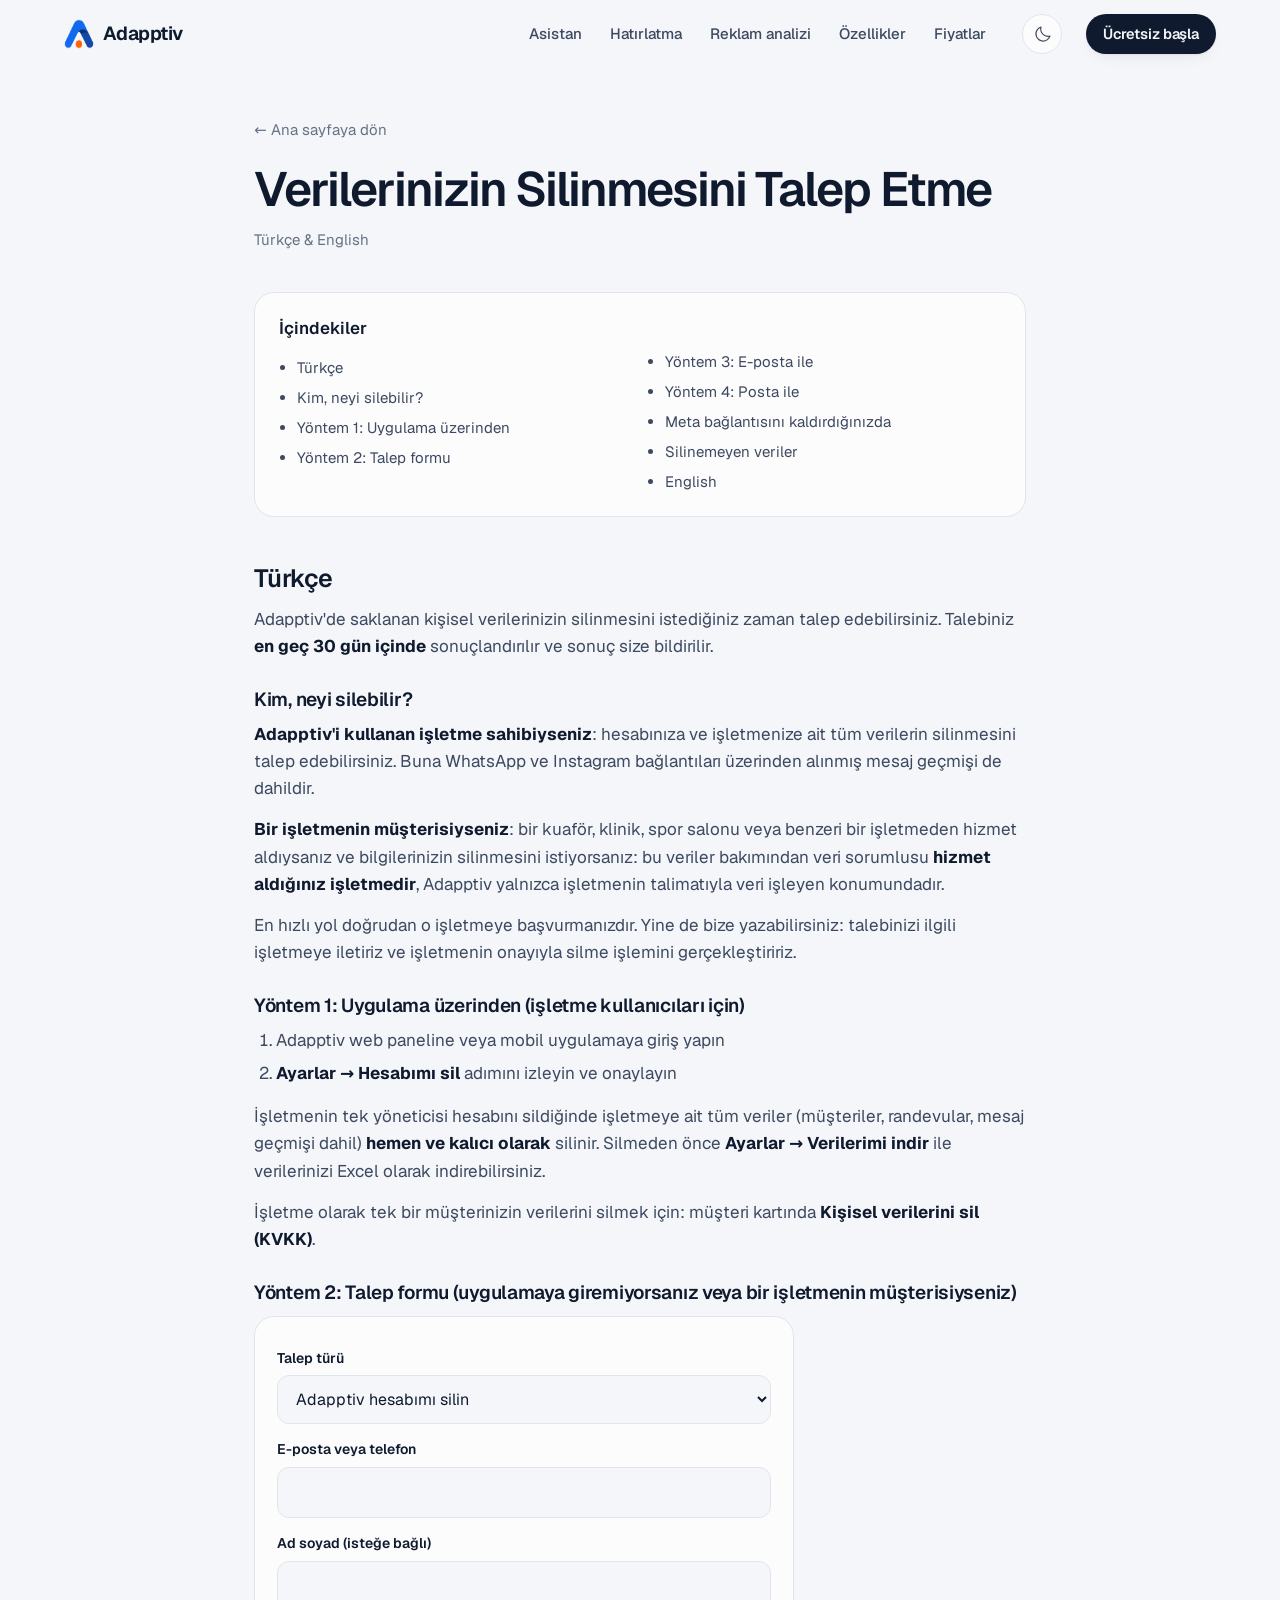
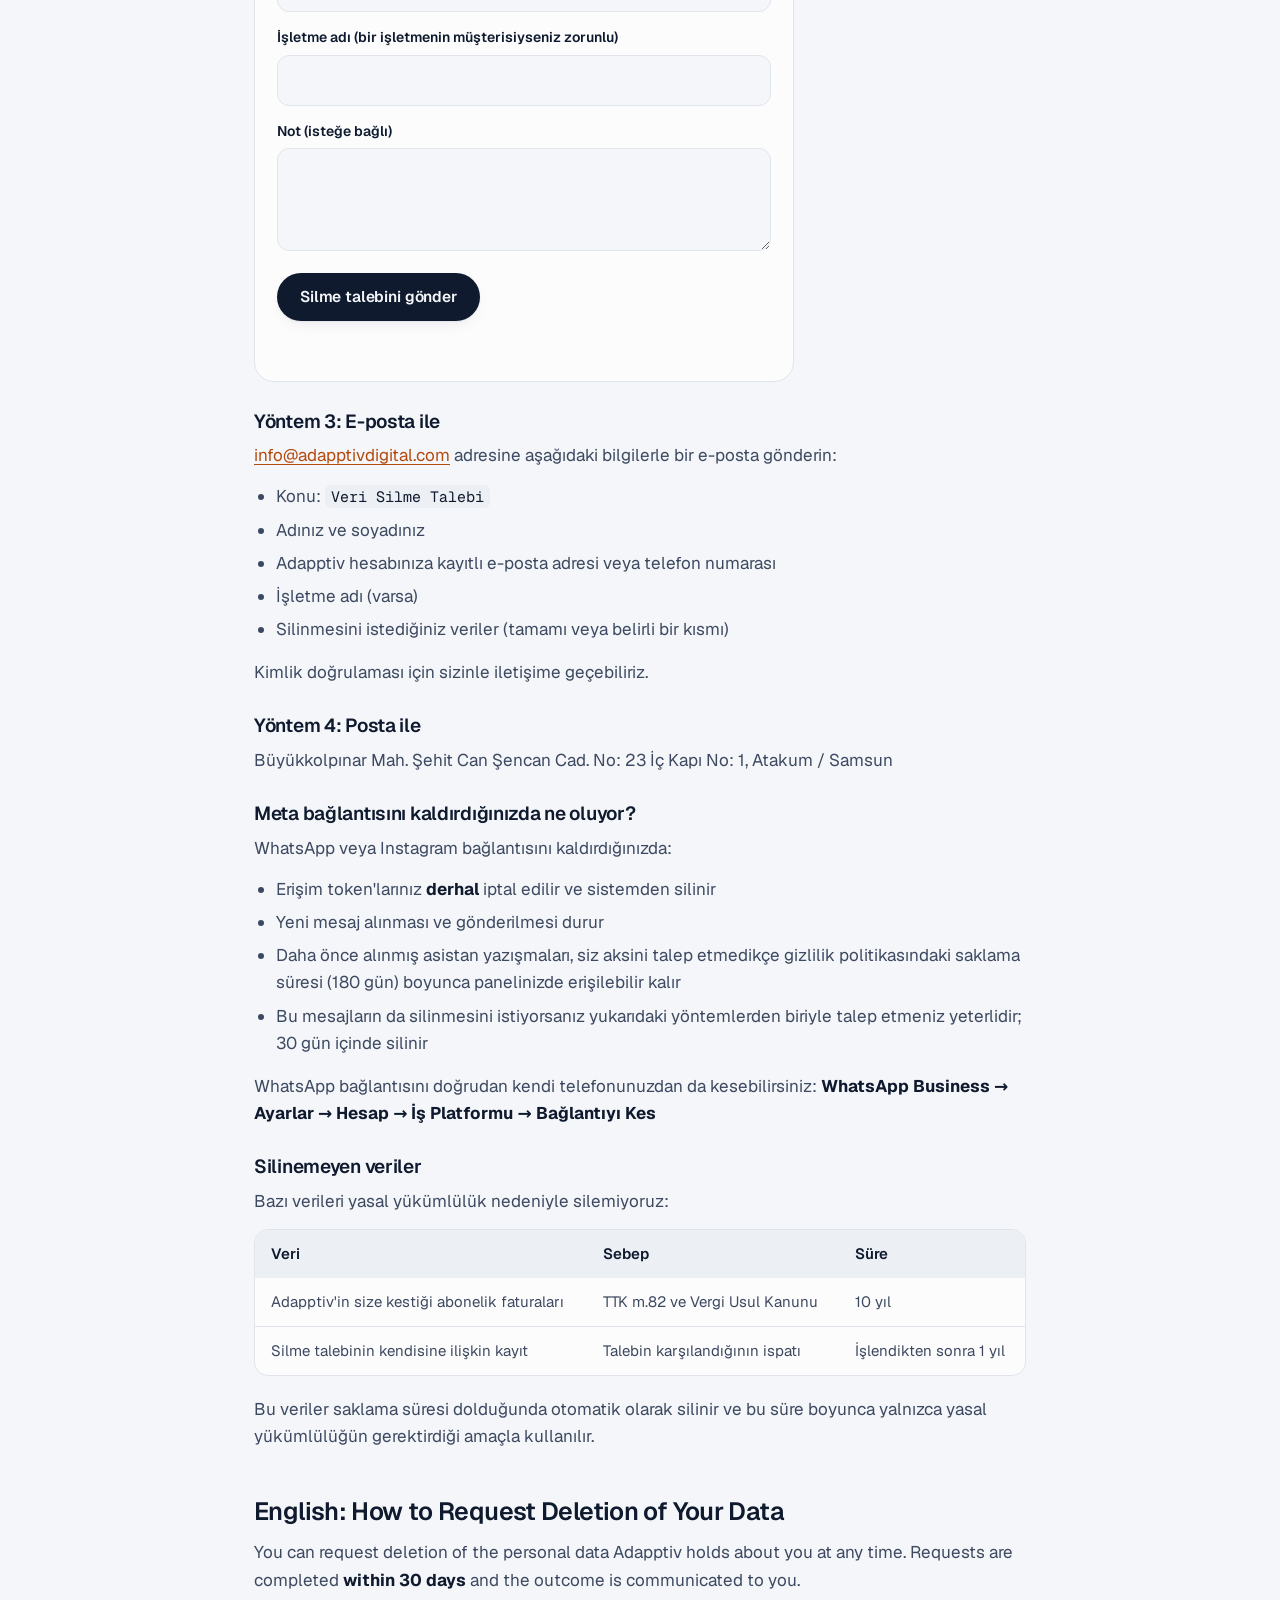
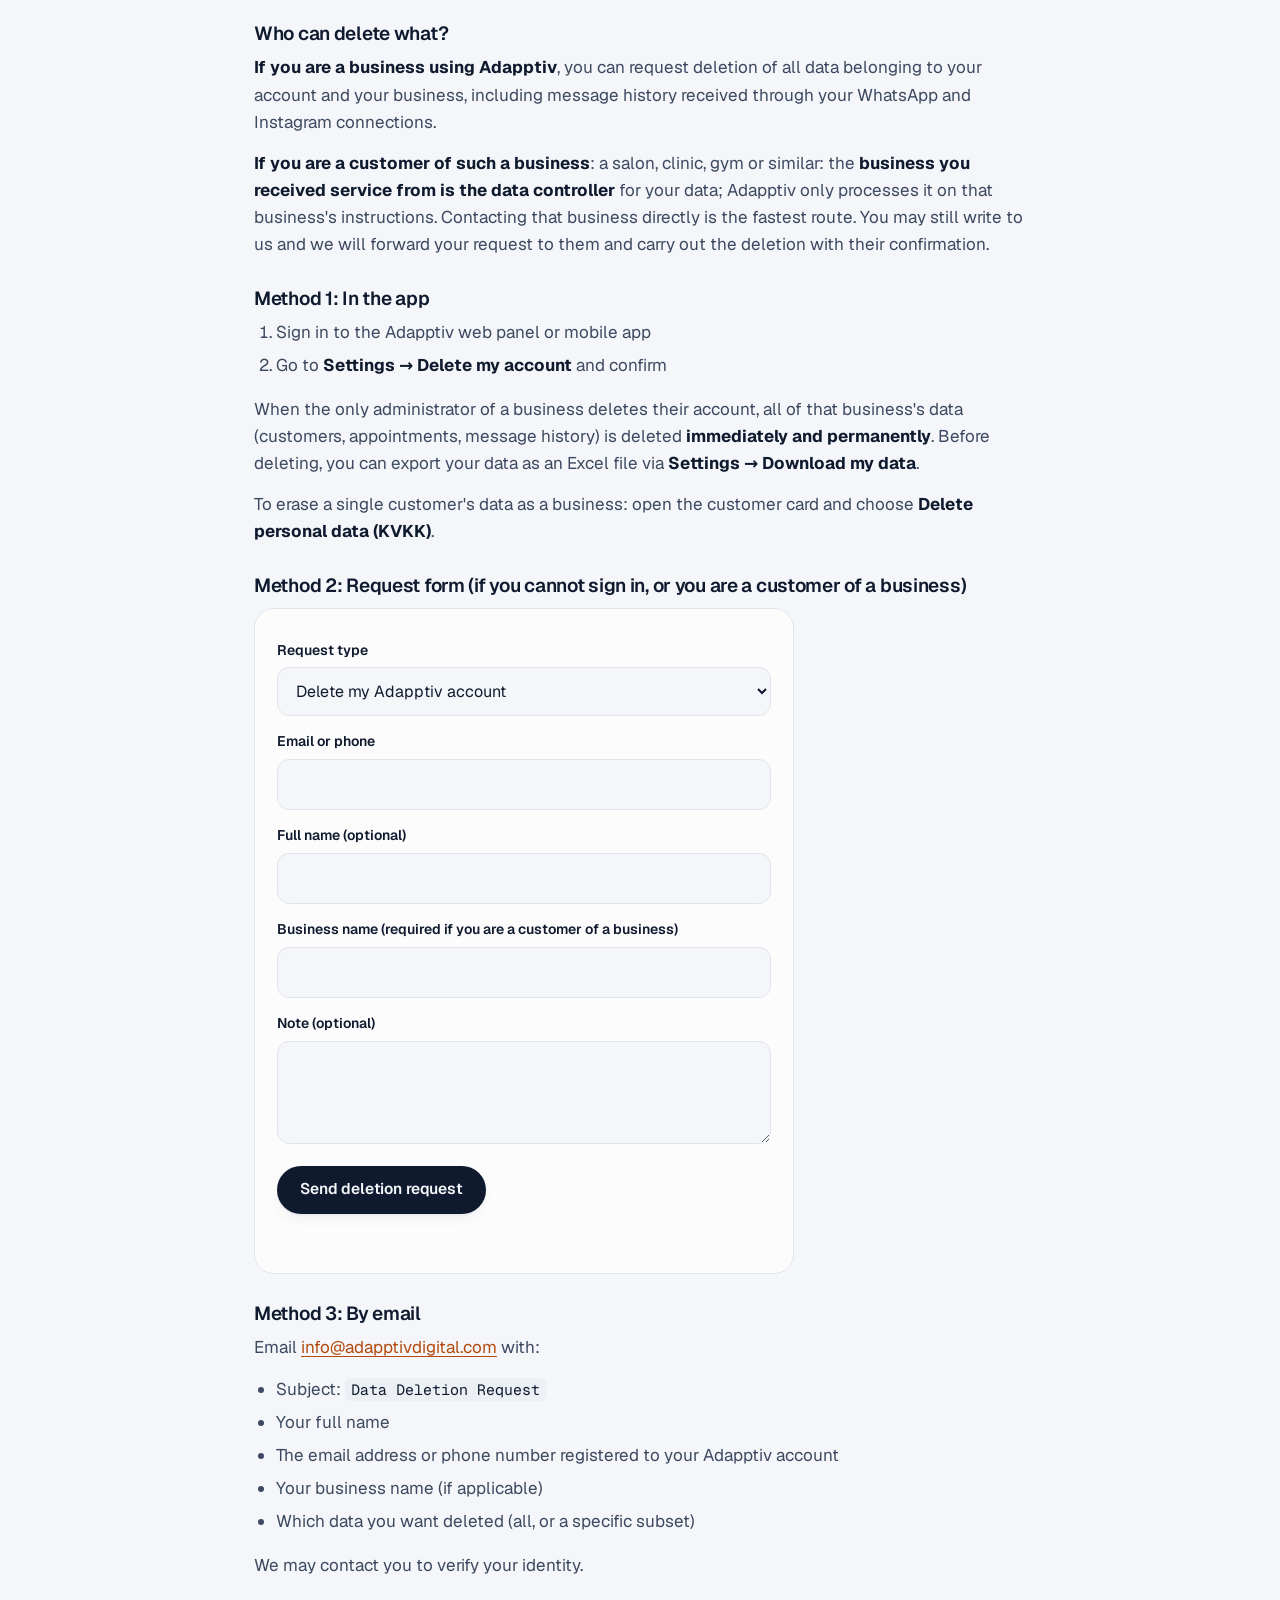
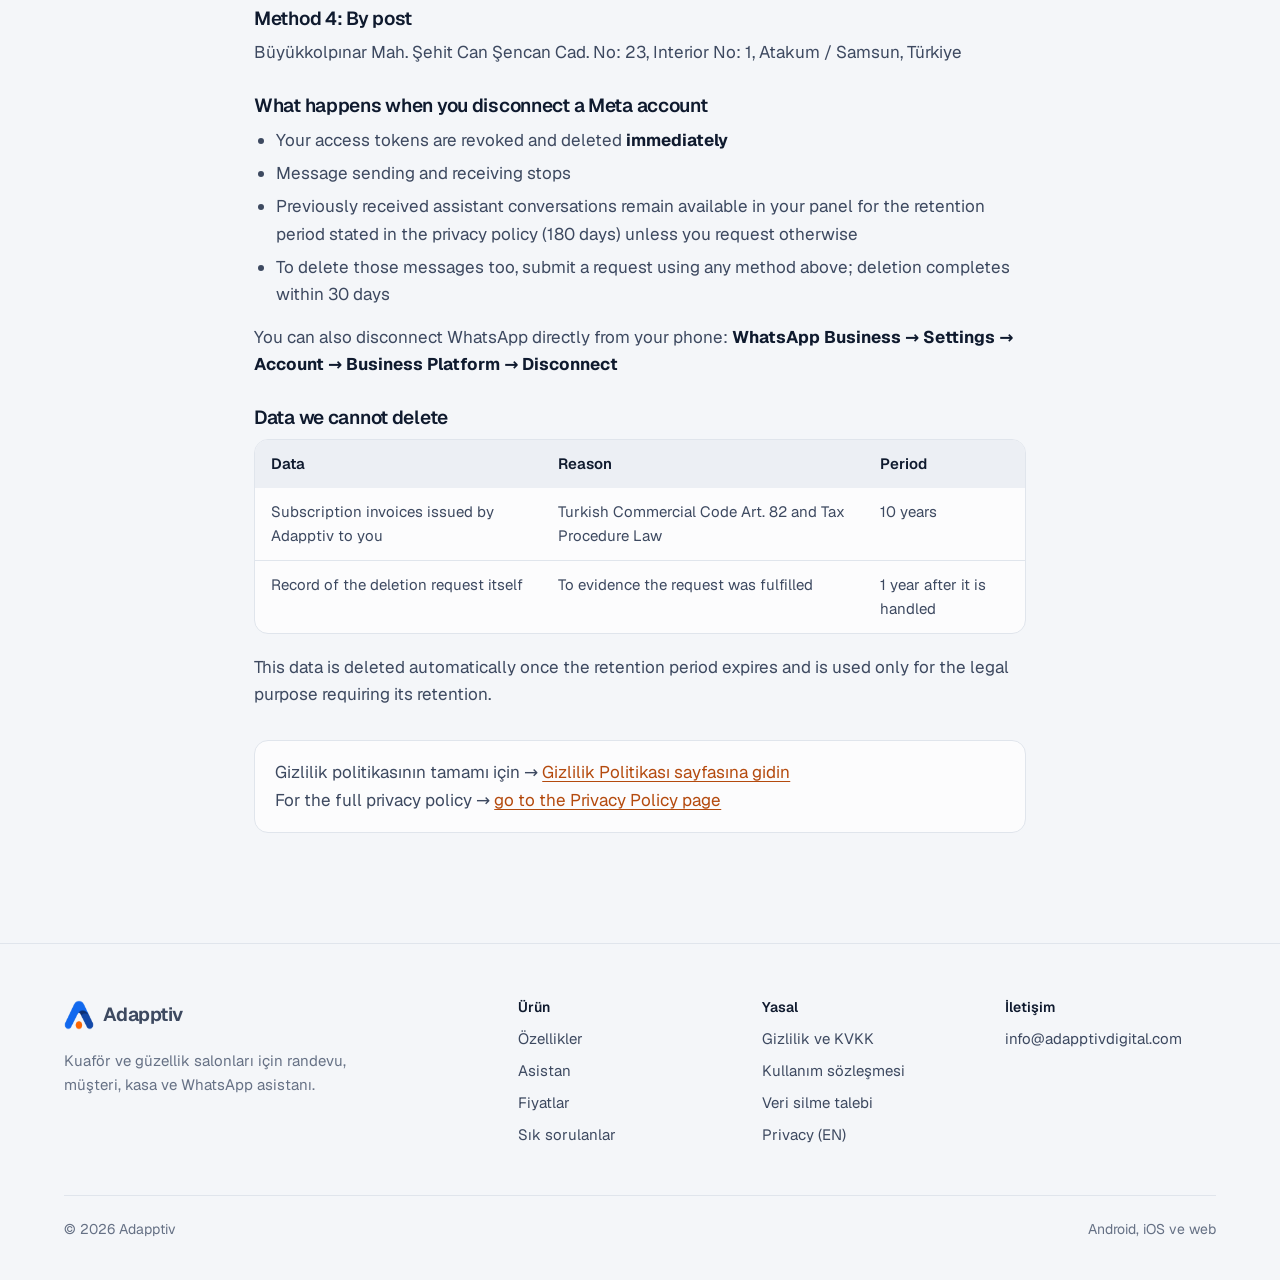
==== commit 75a0aa17: "Hatırlatma bölümü reklamın önüne alındı" ====
--- a/data-deletion/index.html
+++ b/data-deletion/index.html
@@ -21,8 +21,8 @@
       <a class="brand" href="/" aria-label="Adapptiv ana sayfa"><img src="/assets/logo-mark.png" alt="" width="30" height="30" />Adapptiv</a>
       <nav class="nav-links" aria-label="Ana menü">
           <a href="/#chatbot">Asistan</a>
+          <a href="/#hatirlatma">Hatırlatma</a>
           <a href="/#reklam">Reklam analizi</a>
-          <a href="/#hatirlatma">Hatırlatma</a>
           <a href="/#ozellikler">Özellikler</a>
           <a href="/#fiyat">Fiyatlar</a>
       </nav>
@@ -34,8 +34,8 @@
       <div>
         <nav aria-label="Mobil menü">
           <a href="/#chatbot">Asistan</a>
+          <a href="/#hatirlatma">Hatırlatma</a>
           <a href="/#reklam">Reklam analizi</a>
-          <a href="/#hatirlatma">Hatırlatma</a>
           <a href="/#ozellikler">Özellikler</a>
           <a href="/#fiyat">Fiyatlar</a>
           <a class="btn btn-primary" href="/#fiyat">Ücretsiz başla</a>
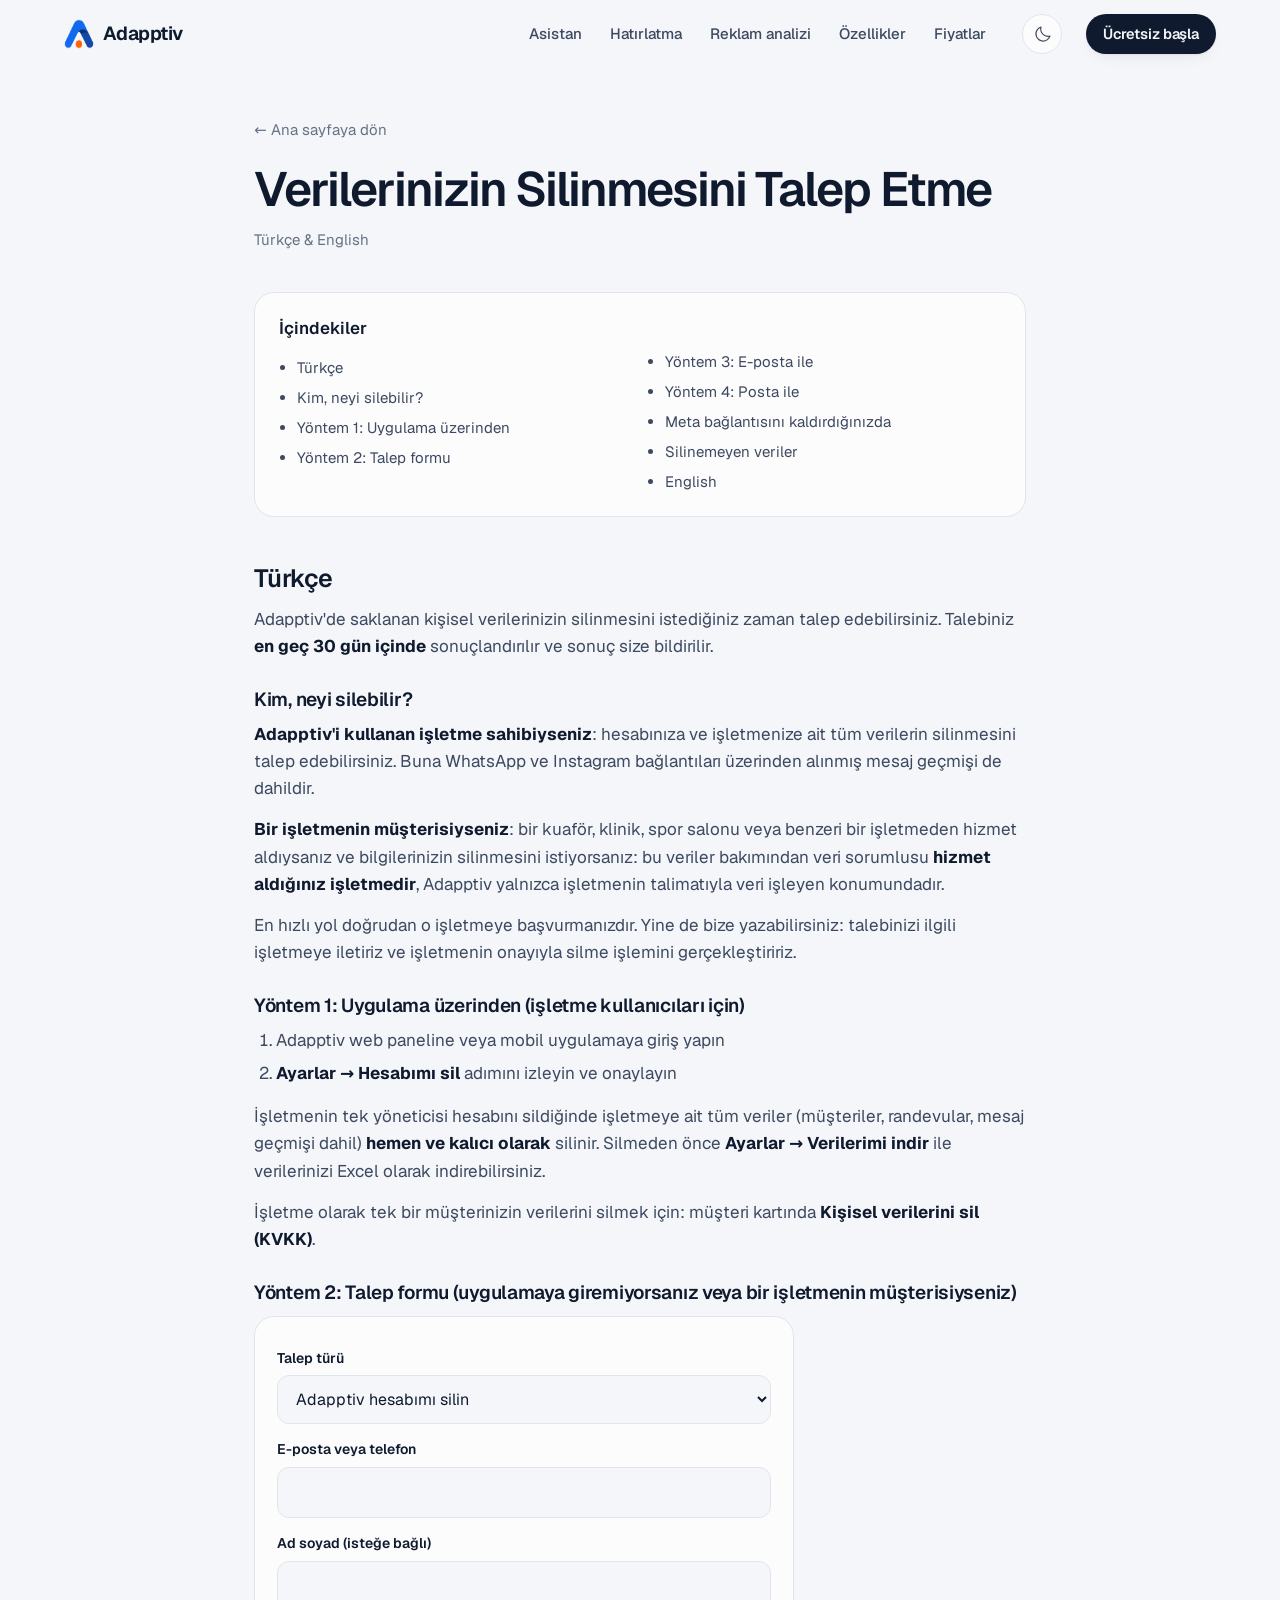
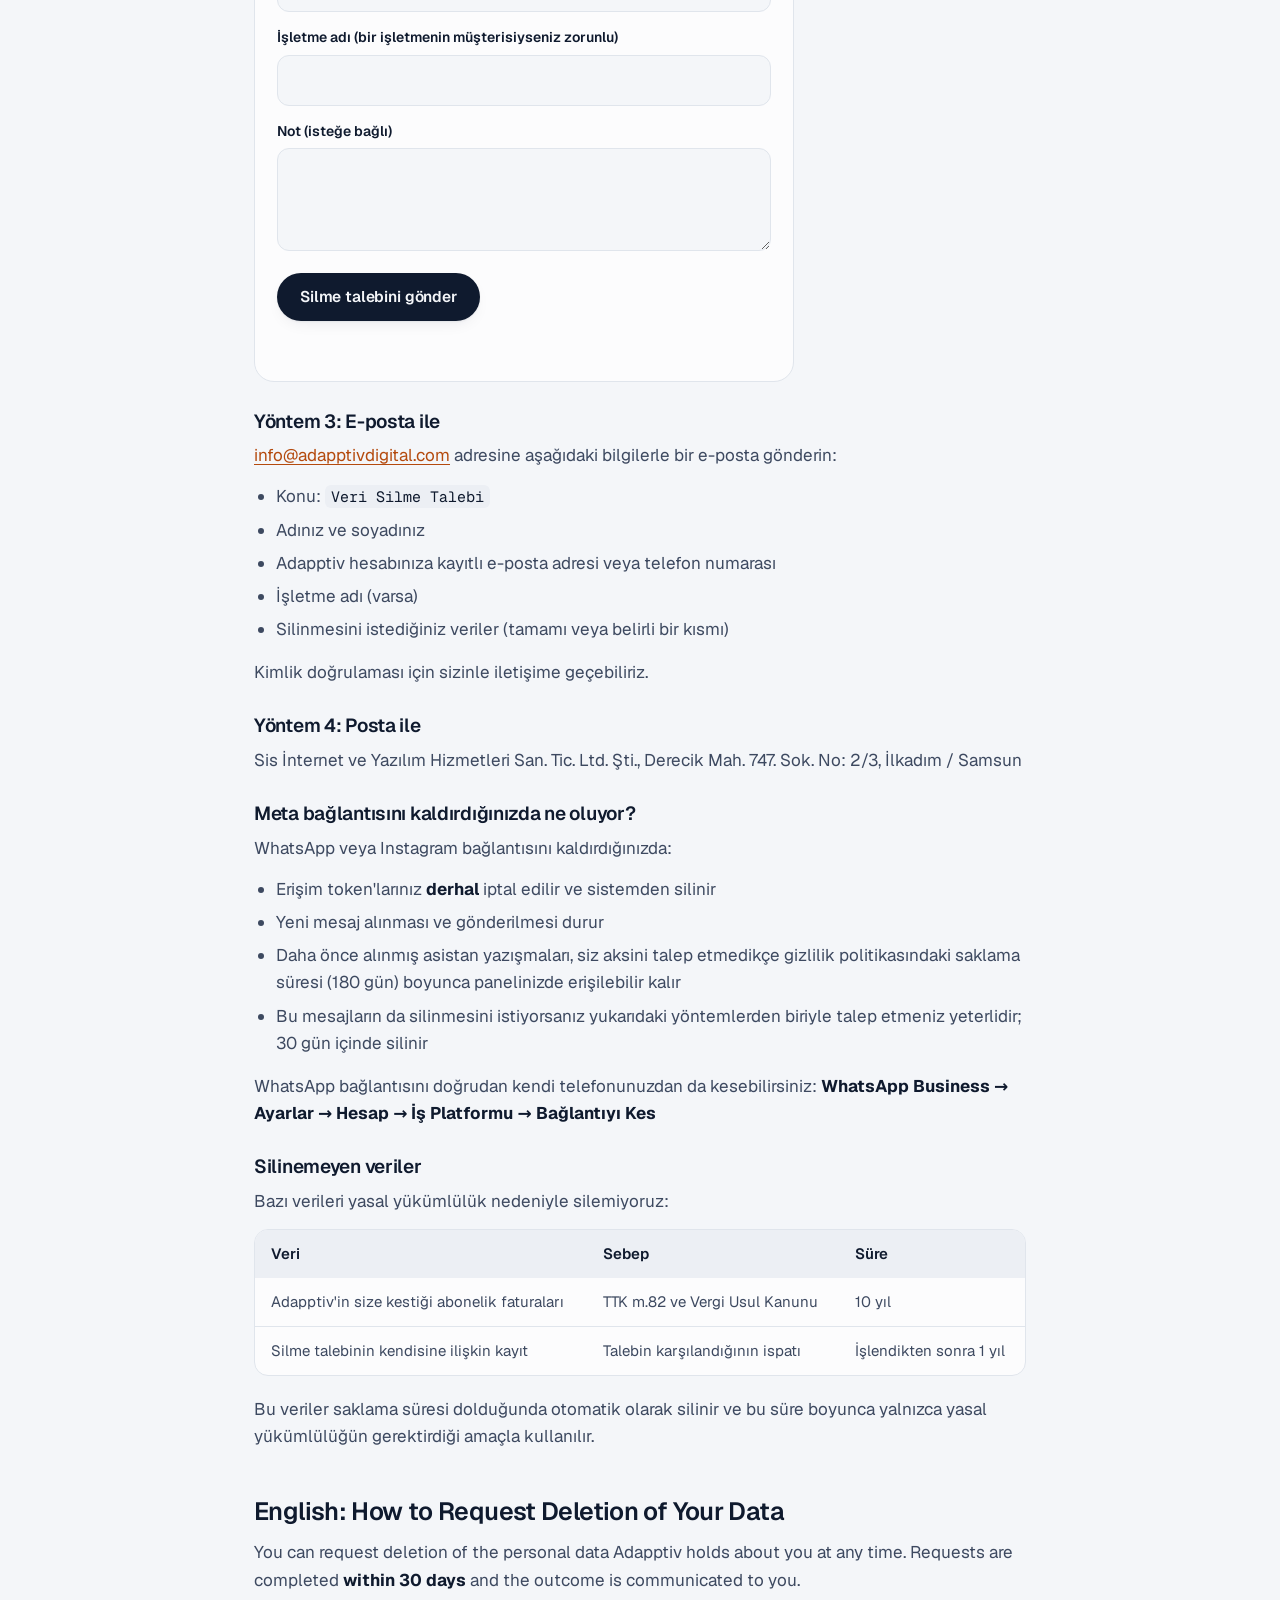
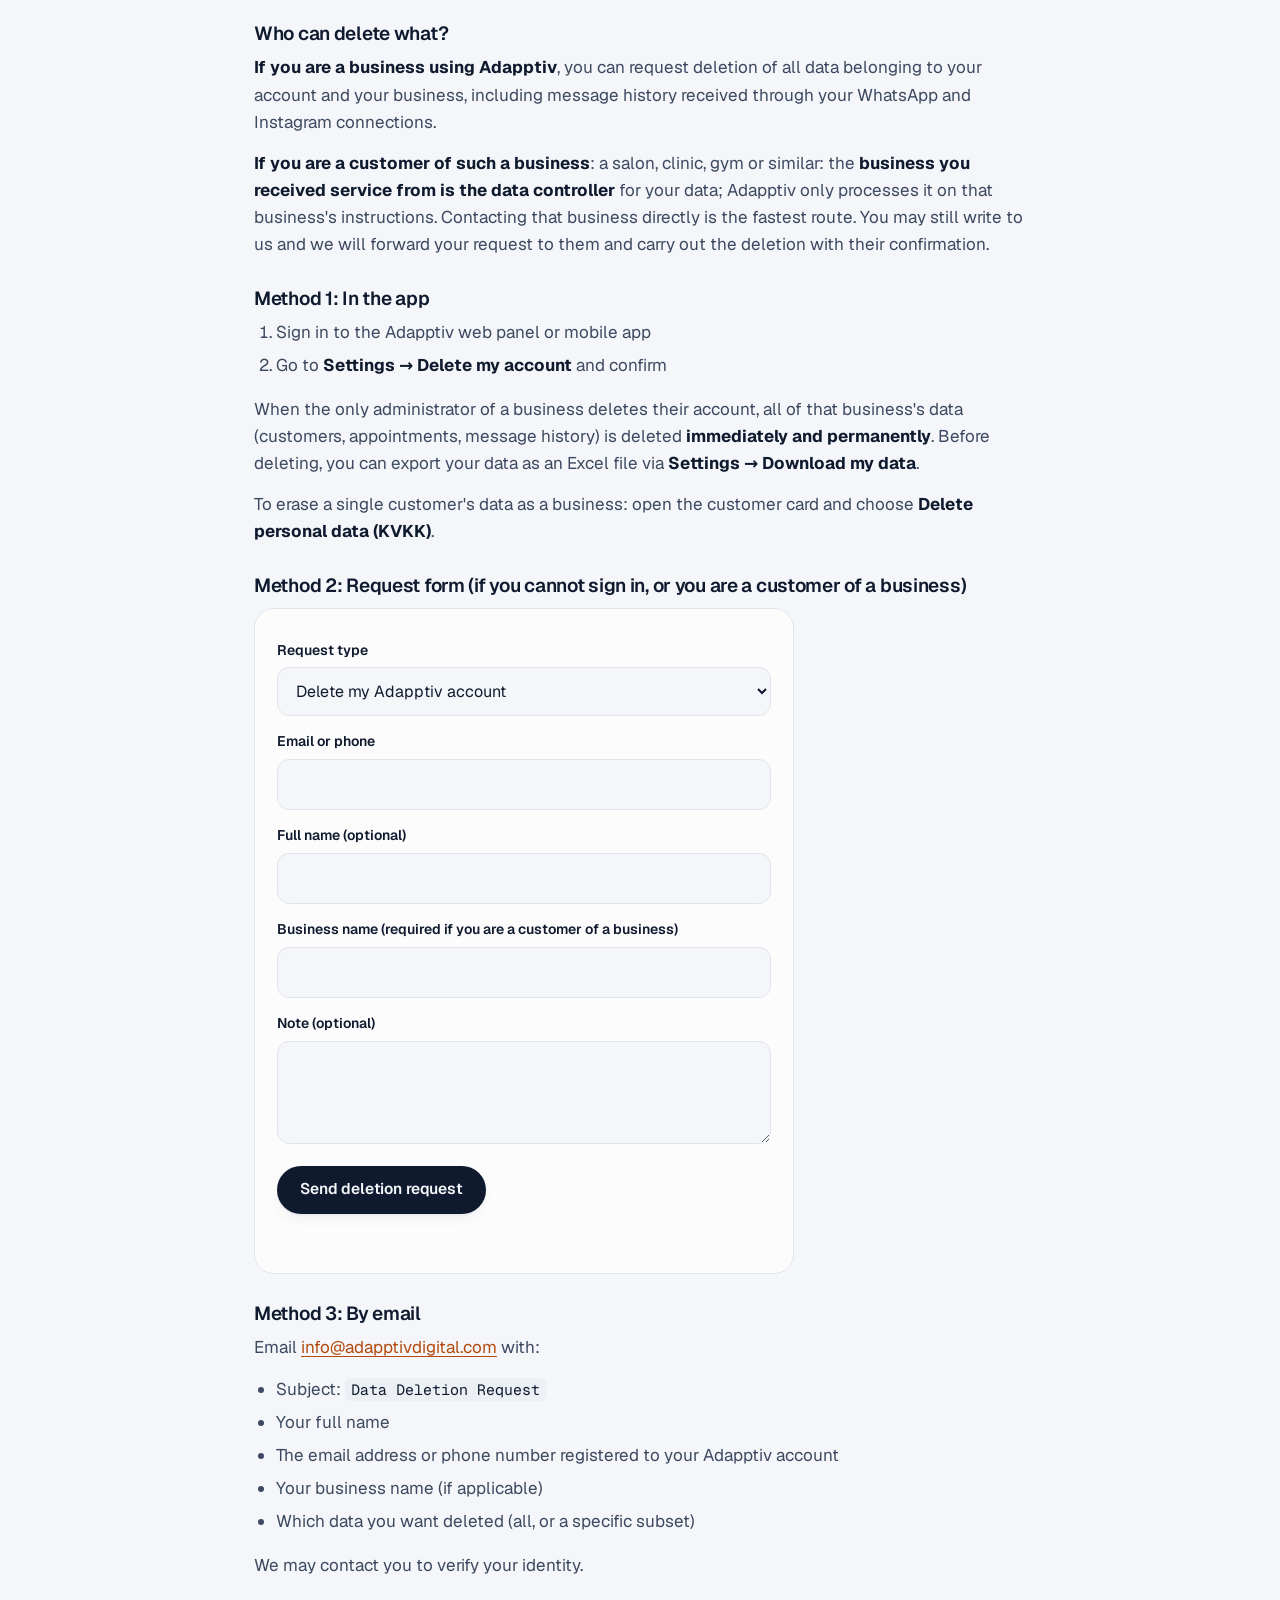
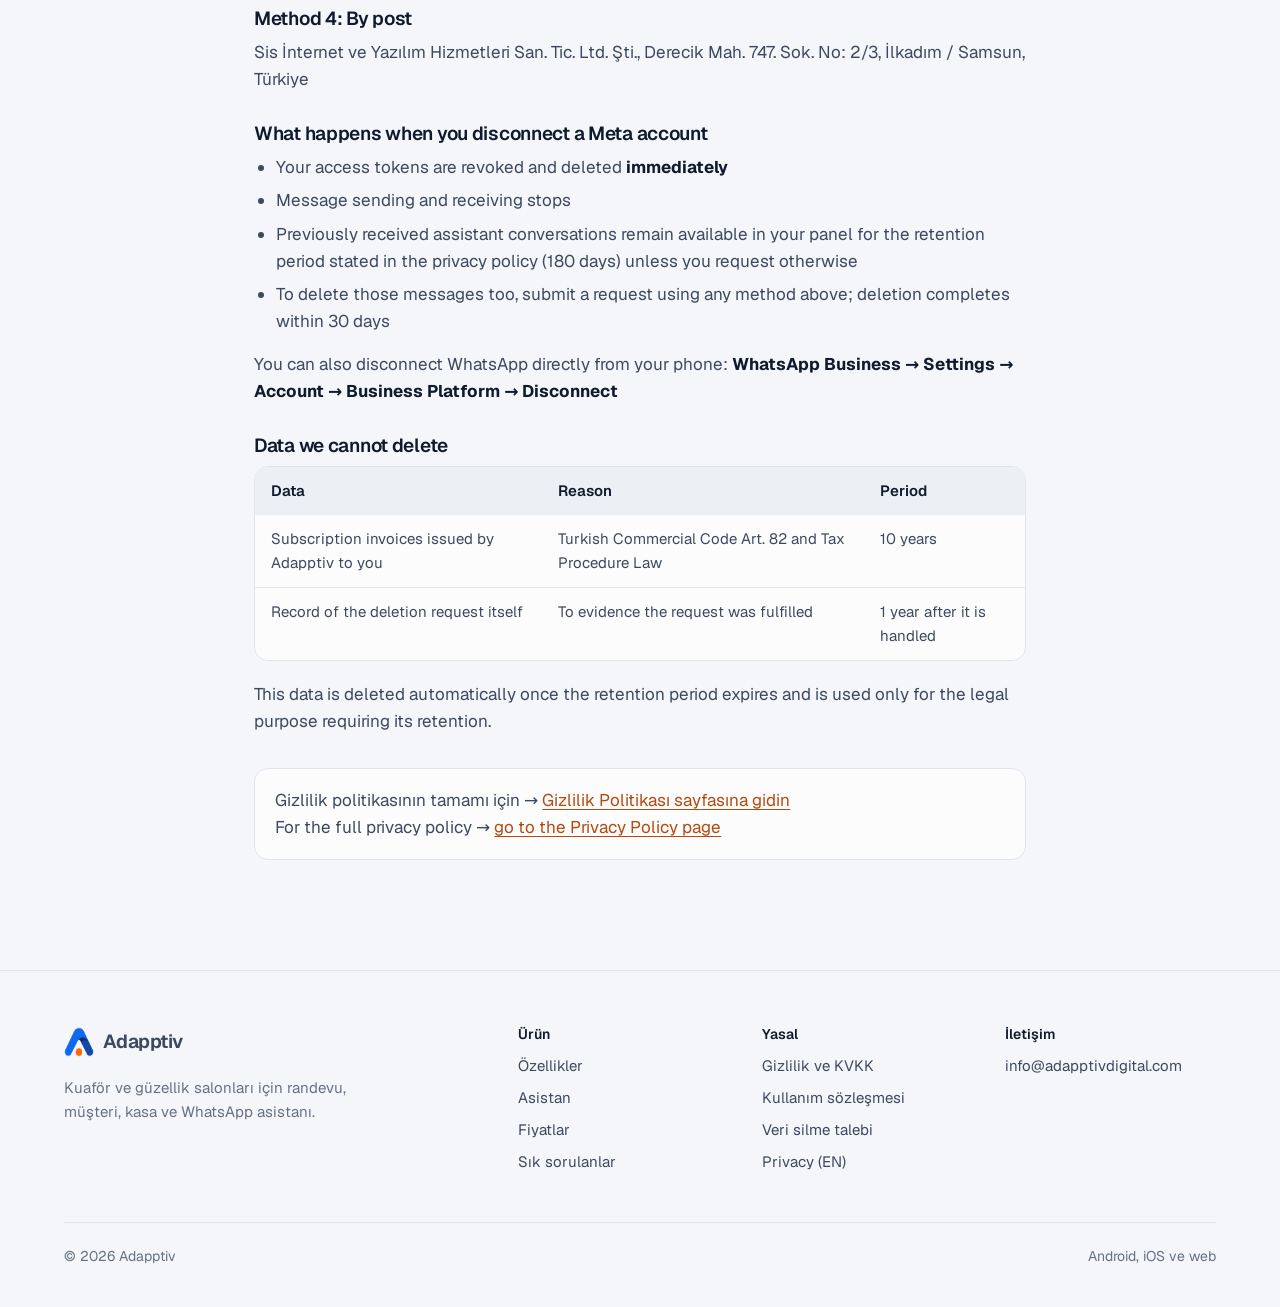
==== commit 8241131f: "Yasal metinler: hizmet sağlayıcı Sis İnternet ve Yazılım Hizmetleri Ltd. Şti." ====
--- a/data-deletion/index.html
+++ b/data-deletion/index.html
@@ -130,7 +130,7 @@
       <p>Kimlik doğrulaması için sizinle iletişime geçebiliriz.</p>
 
       <h3 id="tr-yontem3">Yöntem 4: Posta ile</h3>
-      <p>Büyükkolpınar Mah. Şehit Can Şencan Cad. No: 23 İç Kapı No: 1, Atakum / Samsun</p>
+      <p>Sis İnternet ve Yazılım Hizmetleri San. Tic. Ltd. Şti., Derecik Mah. 747. Sok. No: 2/3, İlkadım / Samsun</p>
 
       <h3 id="tr-meta">Meta bağlantısını kaldırdığınızda ne oluyor?</h3>
       <p>WhatsApp veya Instagram bağlantısını kaldırdığınızda:</p>
@@ -217,7 +217,7 @@
       <p>We may contact you to verify your identity.</p>
 
       <h3>Method 4: By post</h3>
-      <p>Büyükkolpınar Mah. Şehit Can Şencan Cad. No: 23, Interior No: 1, Atakum / Samsun, Türkiye</p>
+      <p>Sis İnternet ve Yazılım Hizmetleri San. Tic. Ltd. Şti., Derecik Mah. 747. Sok. No: 2/3, İlkadım / Samsun, Türkiye</p>
 
       <h3>What happens when you disconnect a Meta account</h3>
       <ul>
--- a/css/site.css
+++ b/css/site.css
@@ -2561,6 +2561,91 @@
   }
 }
 
+/* ---------- Tanitim videosu penceresi ---------- */
+html.video-open {
+  overflow: hidden;
+}
+
+.vdialog {
+  border: none;
+  padding: 0;
+  background: transparent;
+  max-width: none;
+  max-height: none;
+  overflow: visible;
+}
+
+.vdialog::backdrop {
+  background: rgba(8, 13, 24, 0.78);
+  backdrop-filter: blur(6px);
+}
+
+.vdialog-box {
+  position: relative;
+  /* dikey video: ekran yuksekligine sigar, telefonda kenarlardan 16px bosluk */
+  height: min(86dvh, calc((100vw - 32px) * 16 / 9));
+  aspect-ratio: 9 / 16;
+}
+
+.vdialog-video {
+  display: block;
+  width: 100%;
+  height: 100%;
+  border-radius: 22px;
+  background: #0b1222;
+  box-shadow: 0 30px 80px rgba(0, 0, 0, 0.45);
+}
+
+.vdialog-close {
+  position: absolute;
+  top: -14px;
+  right: -14px;
+  width: 44px;
+  height: 44px;
+  border-radius: 50%;
+  border: none;
+  background: #fff;
+  color: #0f1a2e;
+  display: grid;
+  place-items: center;
+  box-shadow: 0 6px 20px rgba(0, 0, 0, 0.3);
+}
+
+.vdialog-close .icon {
+  width: 20px;
+  height: 20px;
+}
+
+/* pencere en ust katmanda: ozel imlec onun altinda kalir, burada normal imlec */
+body.custom-cursor .vdialog,
+body.custom-cursor .vdialog video {
+  cursor: auto;
+}
+
+body.custom-cursor .vdialog-close {
+  cursor: pointer;
+}
+
+@media (max-width: 560px) {
+  .vdialog-close {
+    top: 8px;
+    right: 8px;
+  }
+}
+
+@media (prefers-reduced-motion: no-preference) {
+  .vdialog[open] .vdialog-box {
+    animation: vdialog-in 0.32s var(--ease);
+  }
+}
+
+@keyframes vdialog-in {
+  from {
+    opacity: 0;
+    transform: translateY(14px) scale(0.97);
+  }
+}
+
 /* ---------- Ozel imlec: hedef kilidi (eski siteden, aynen) ---------- */
 body.custom-cursor,
 body.custom-cursor a,
